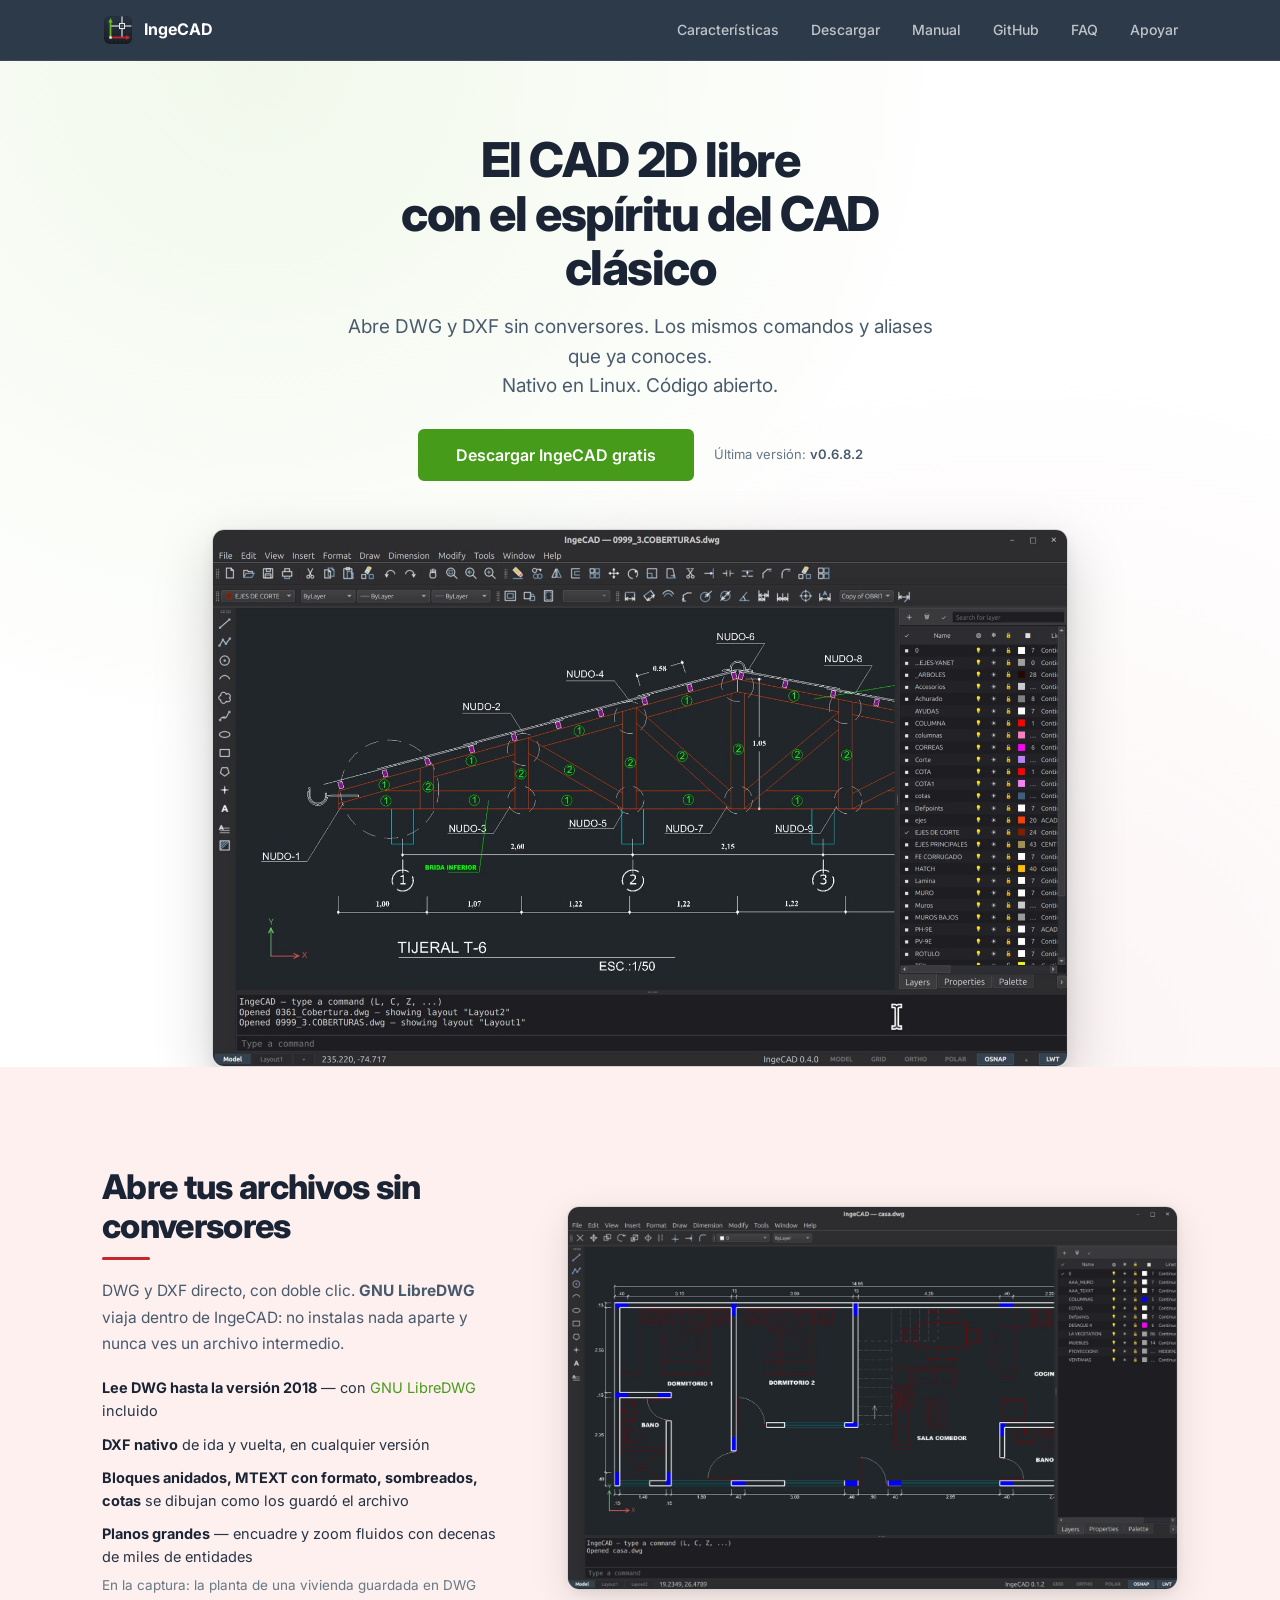
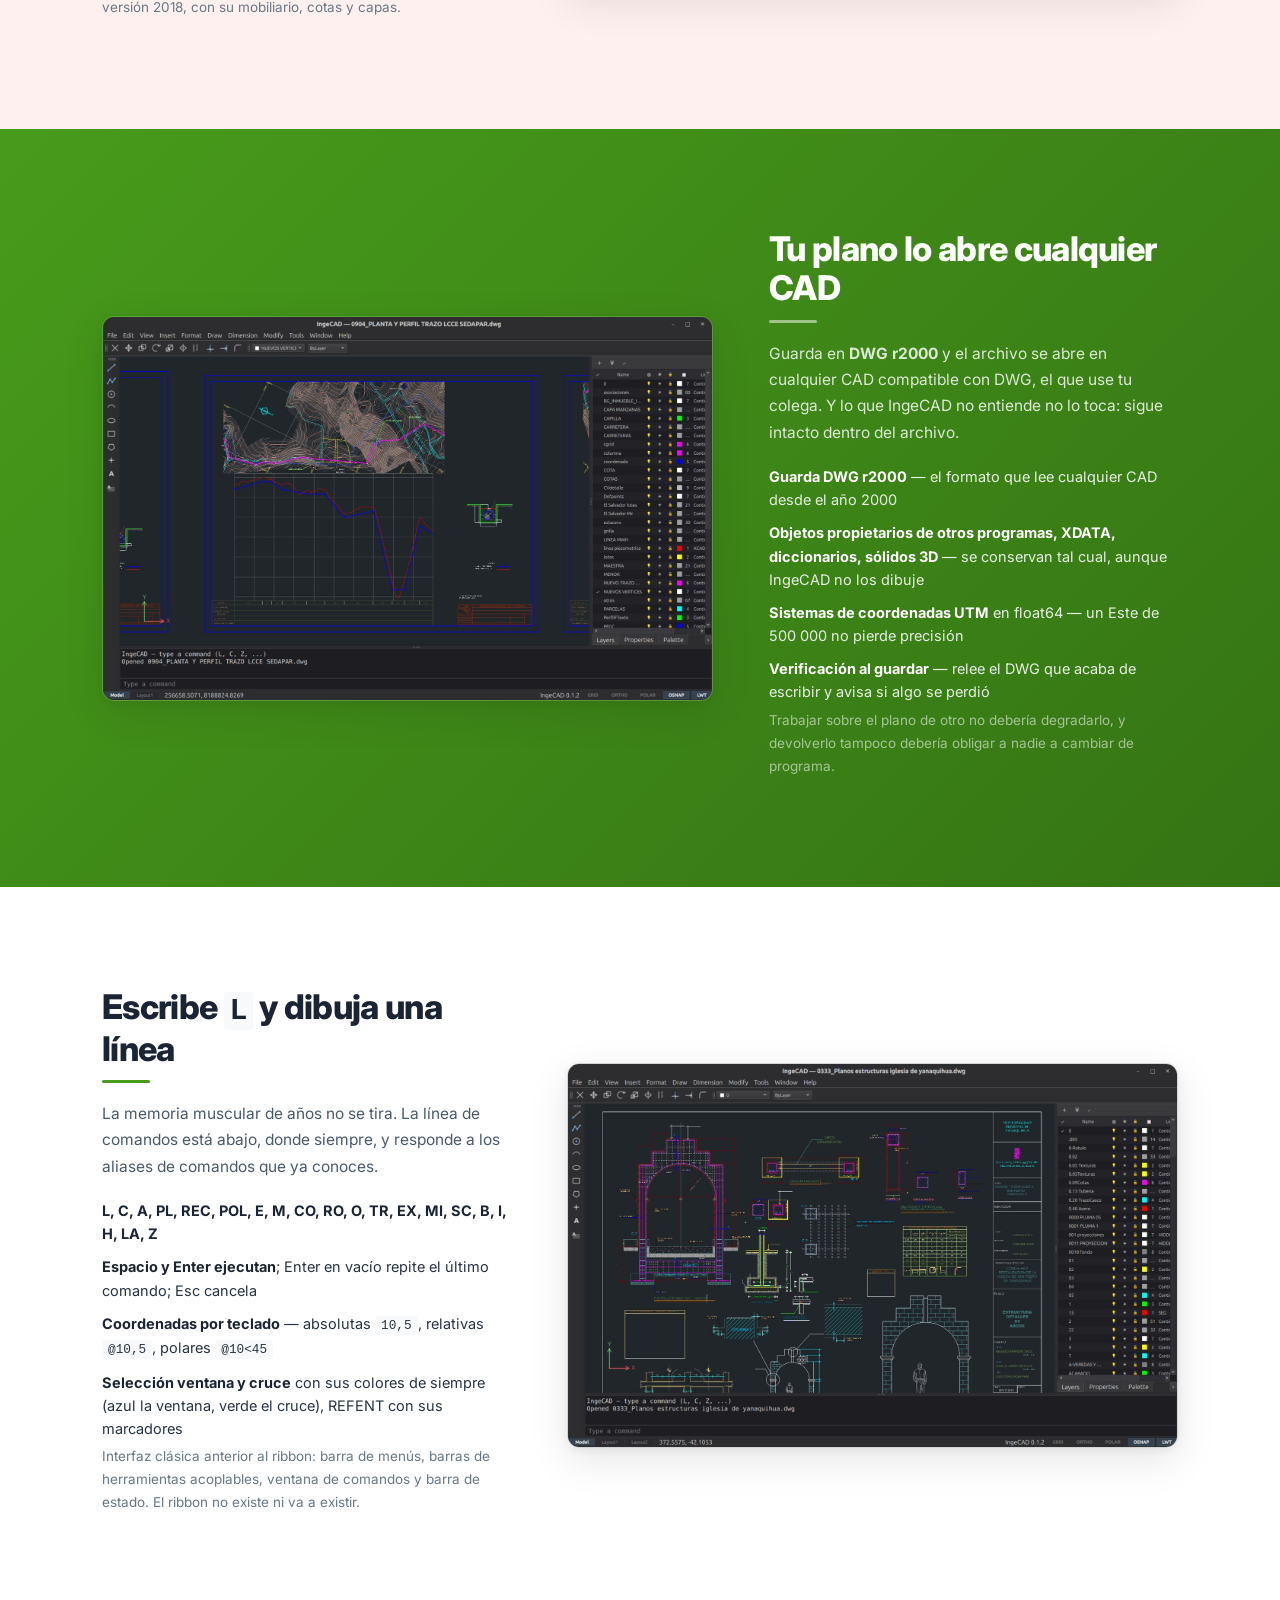
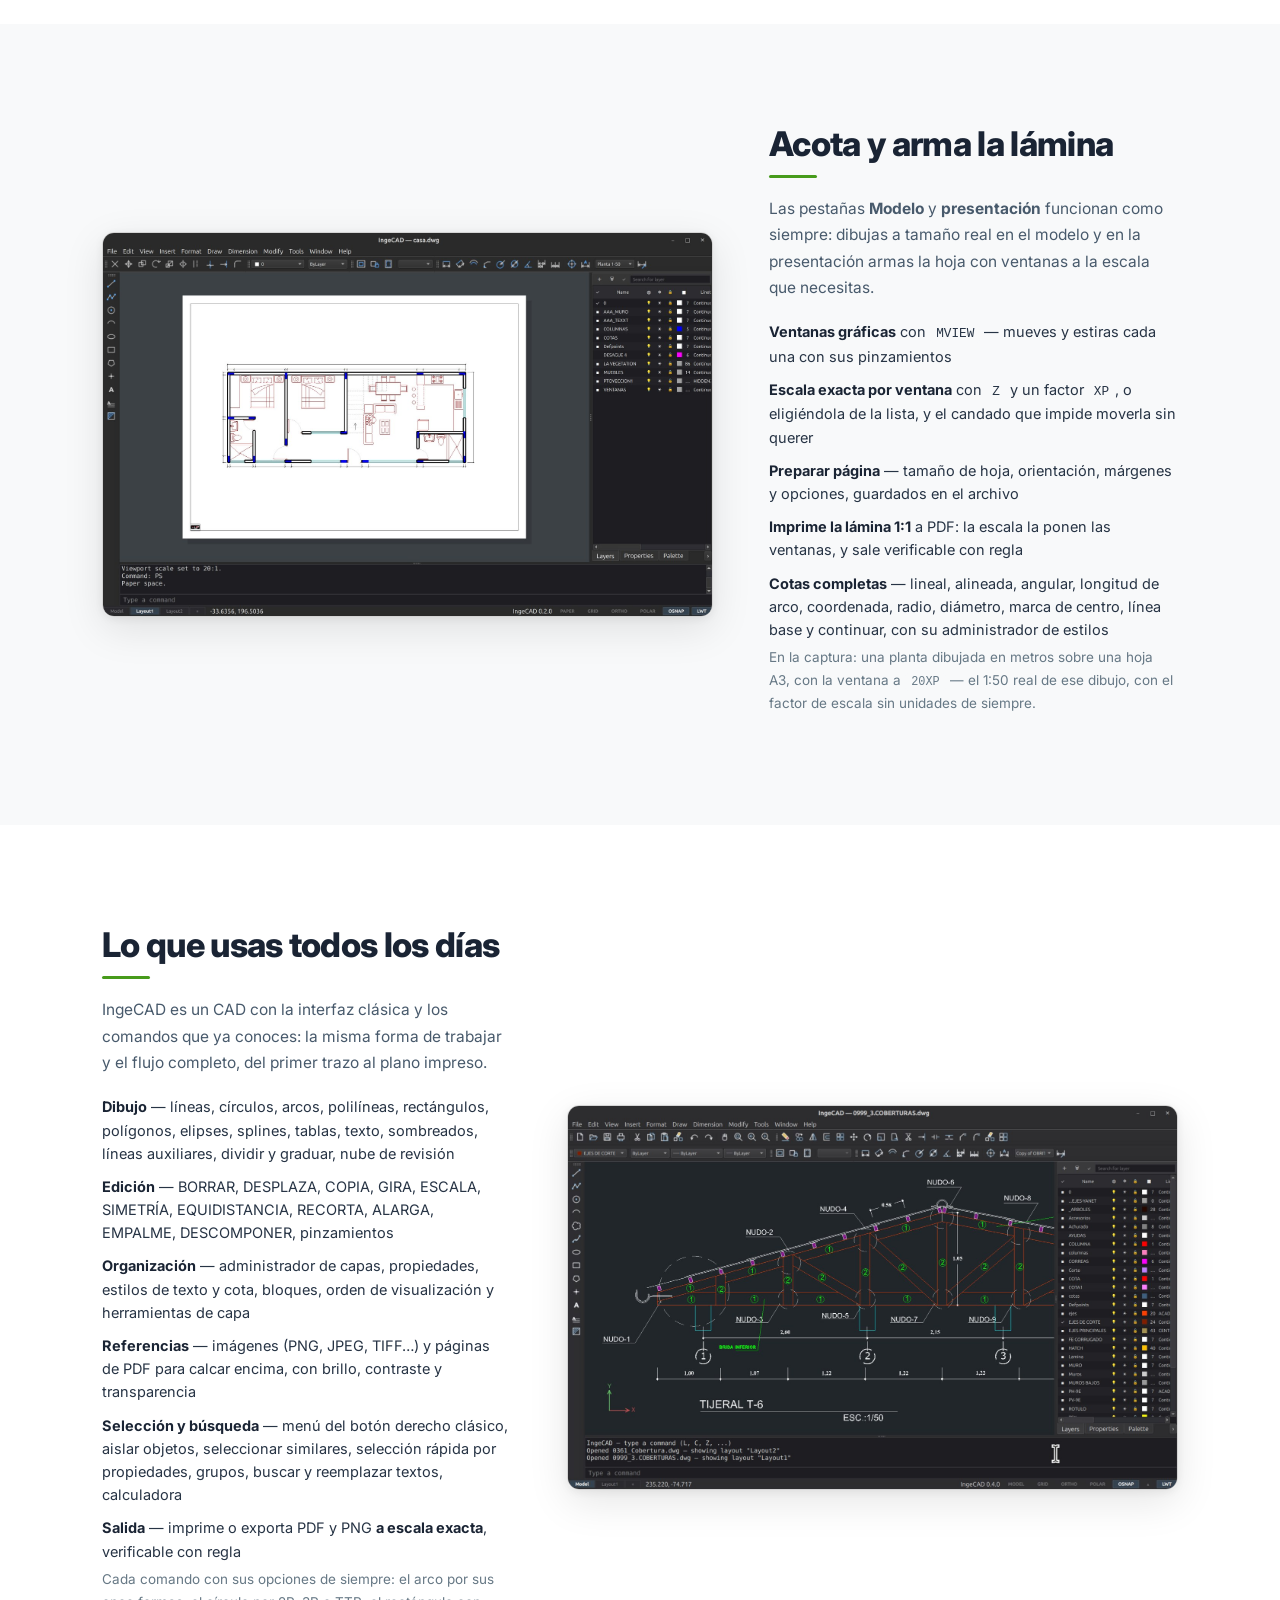
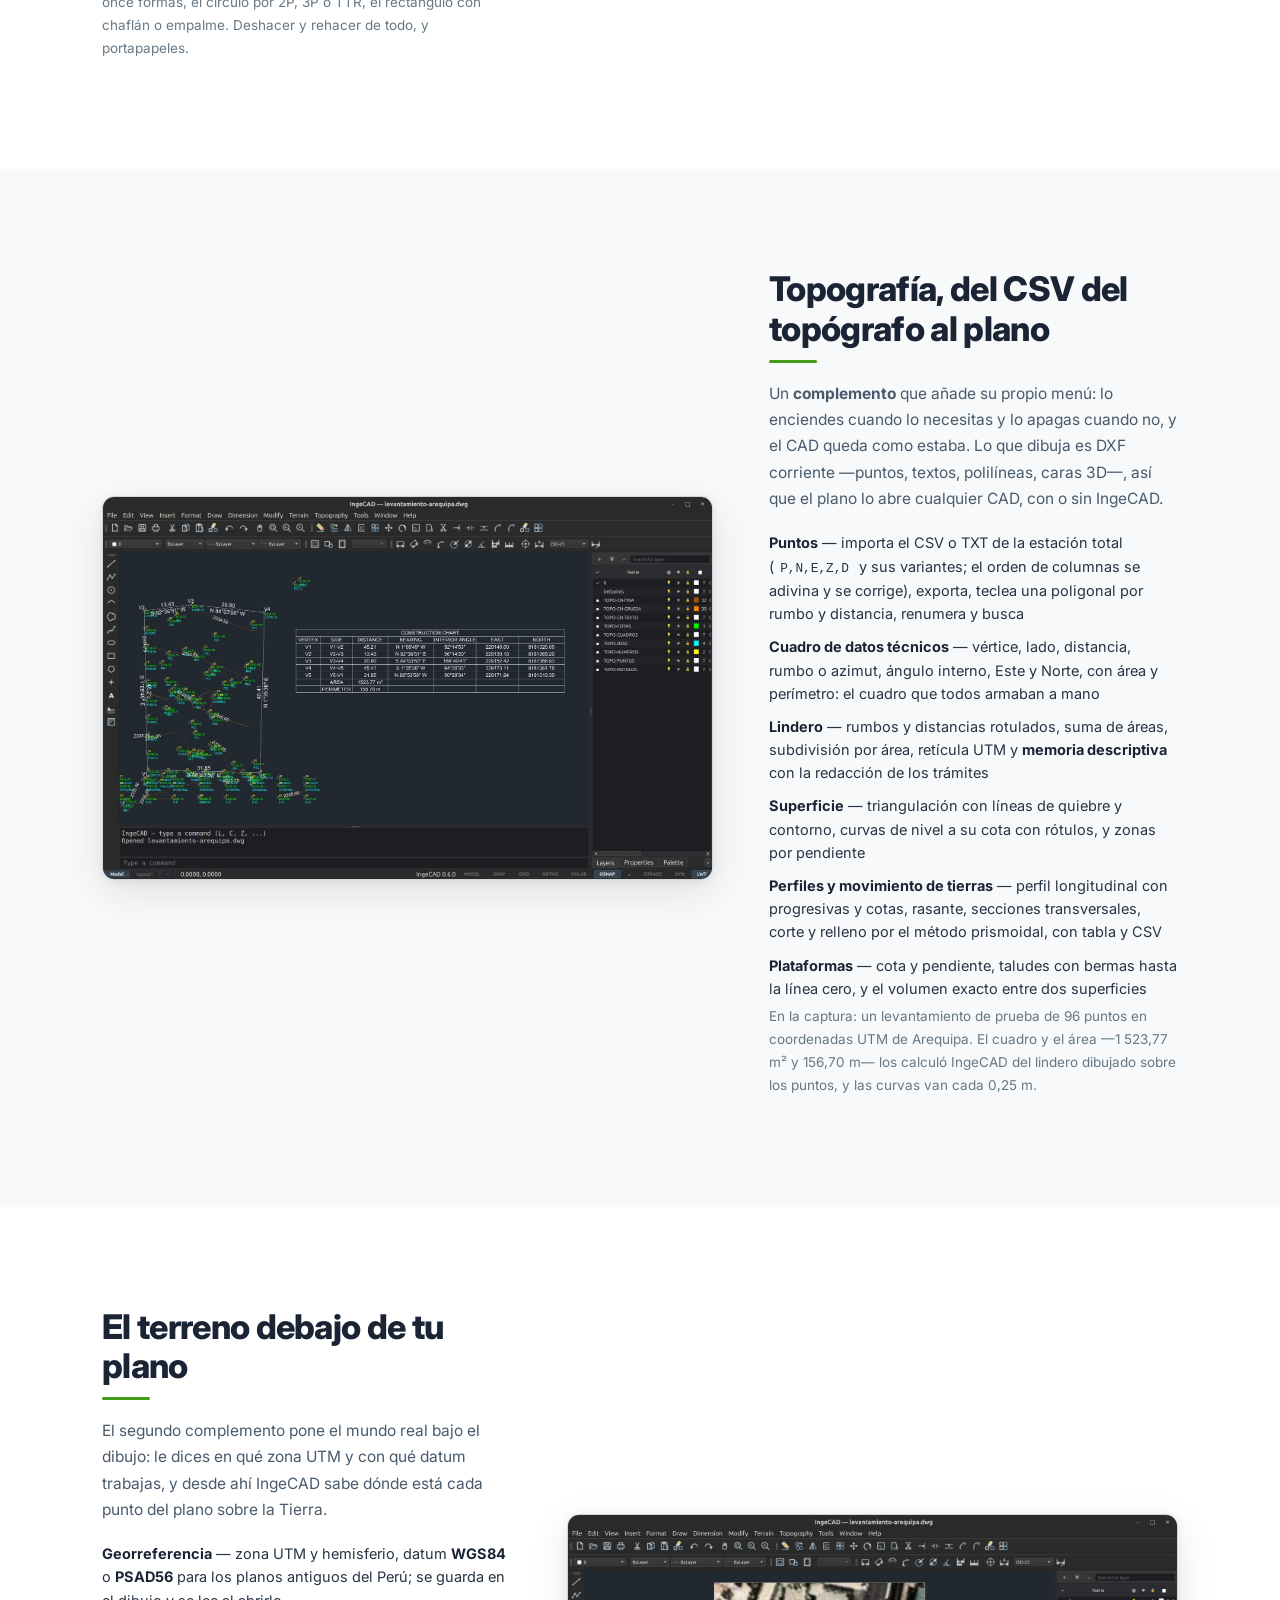
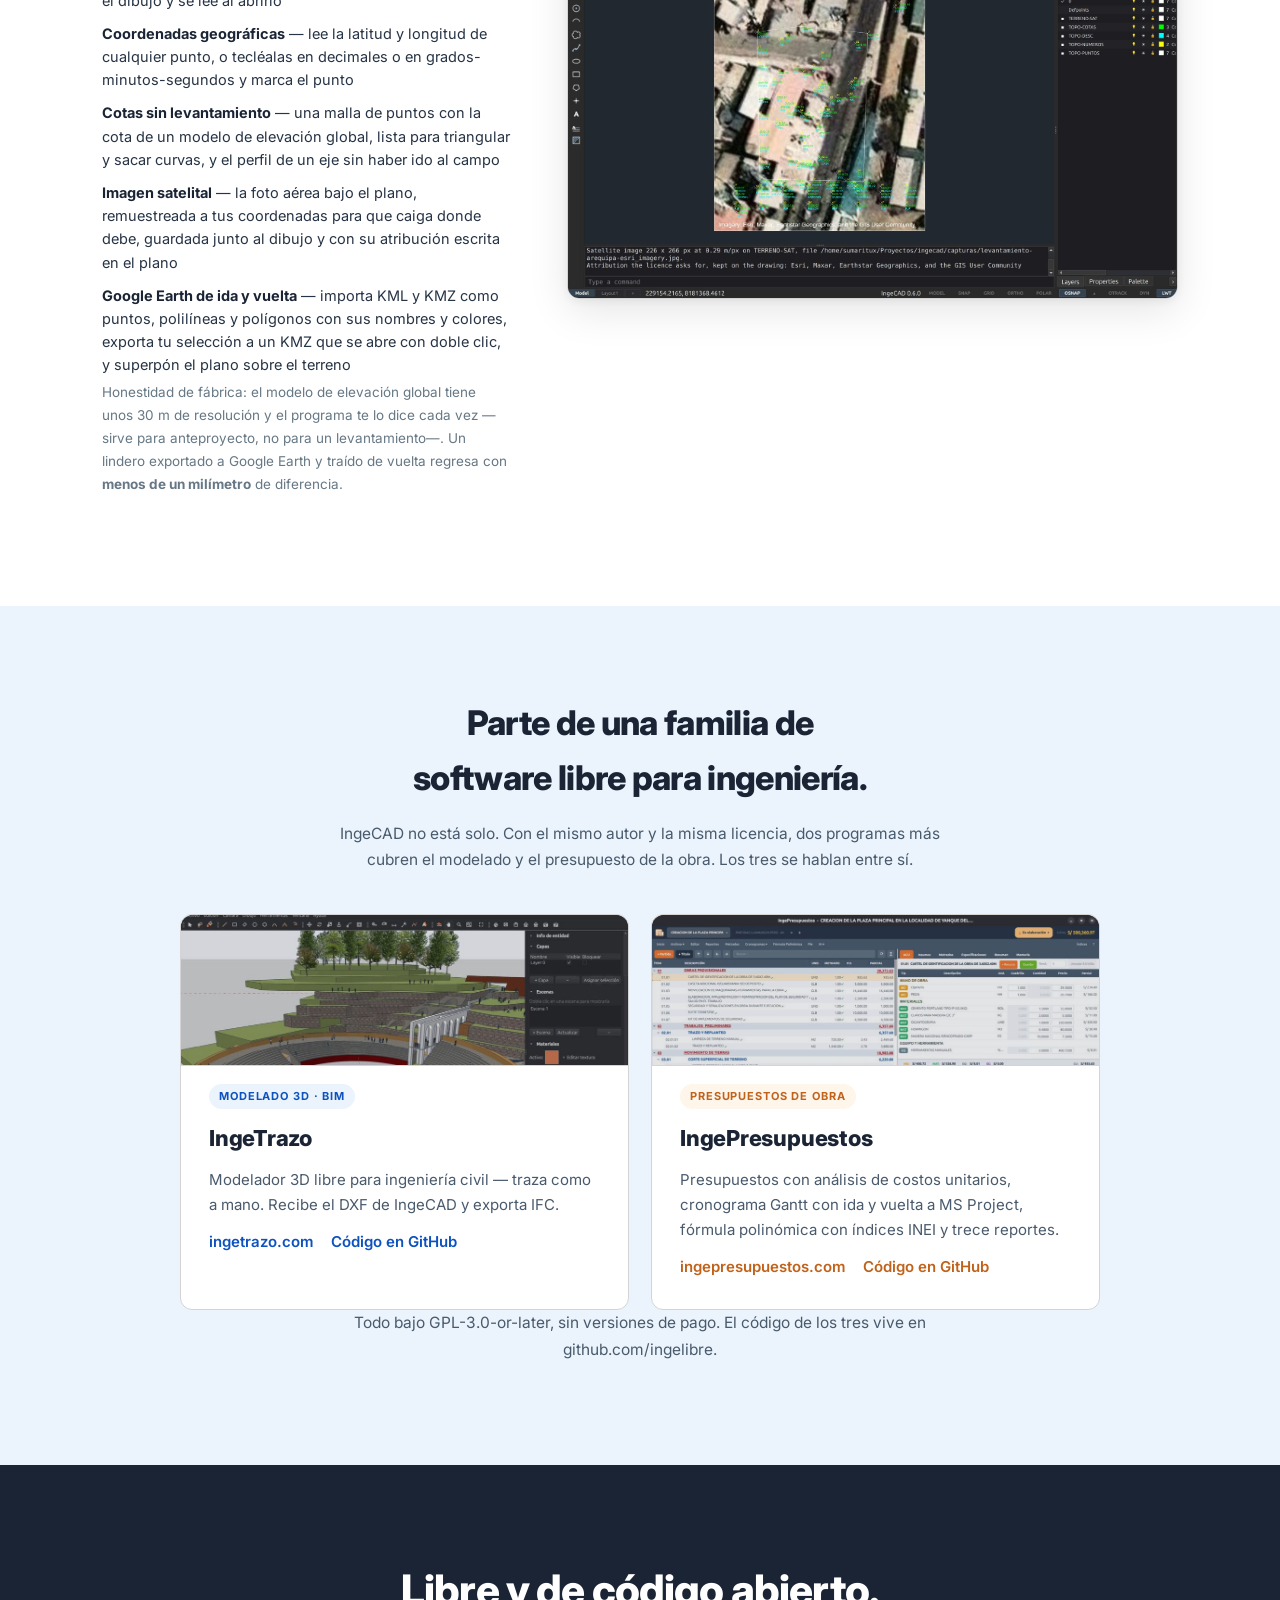
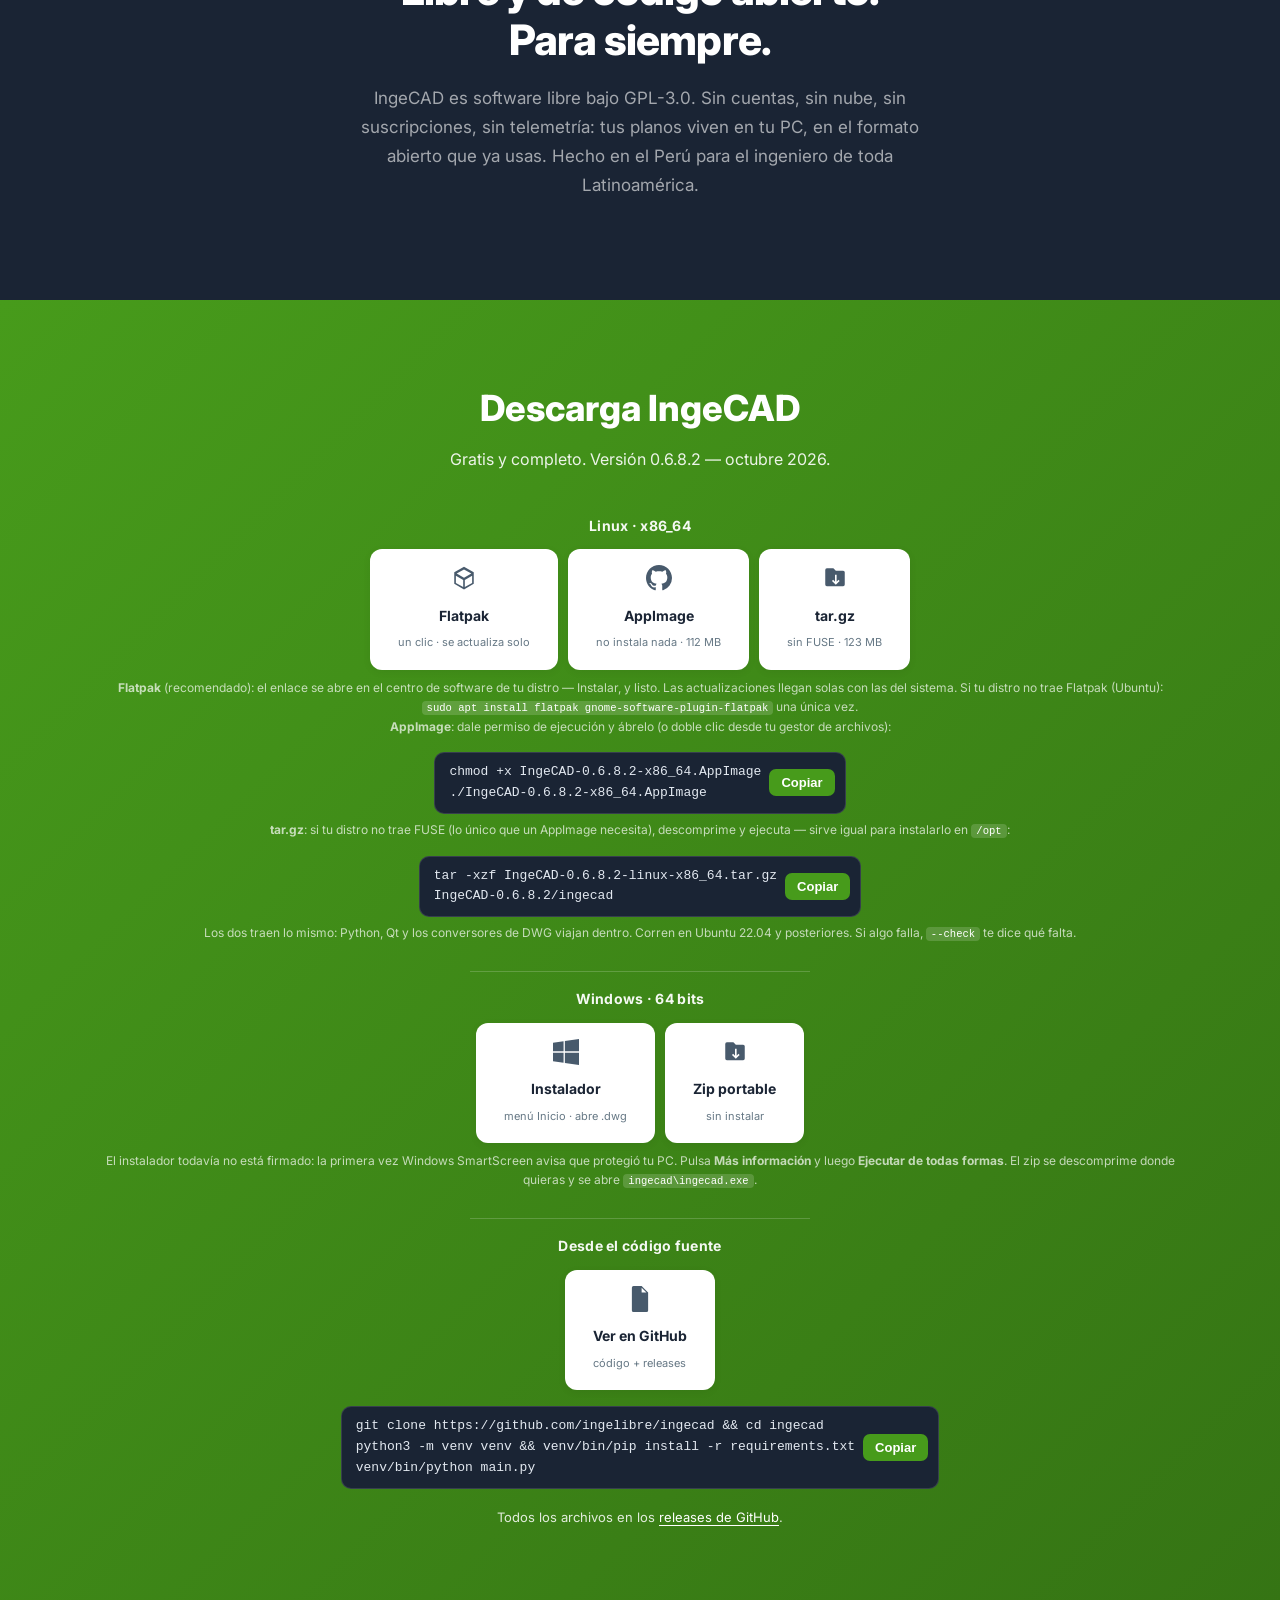
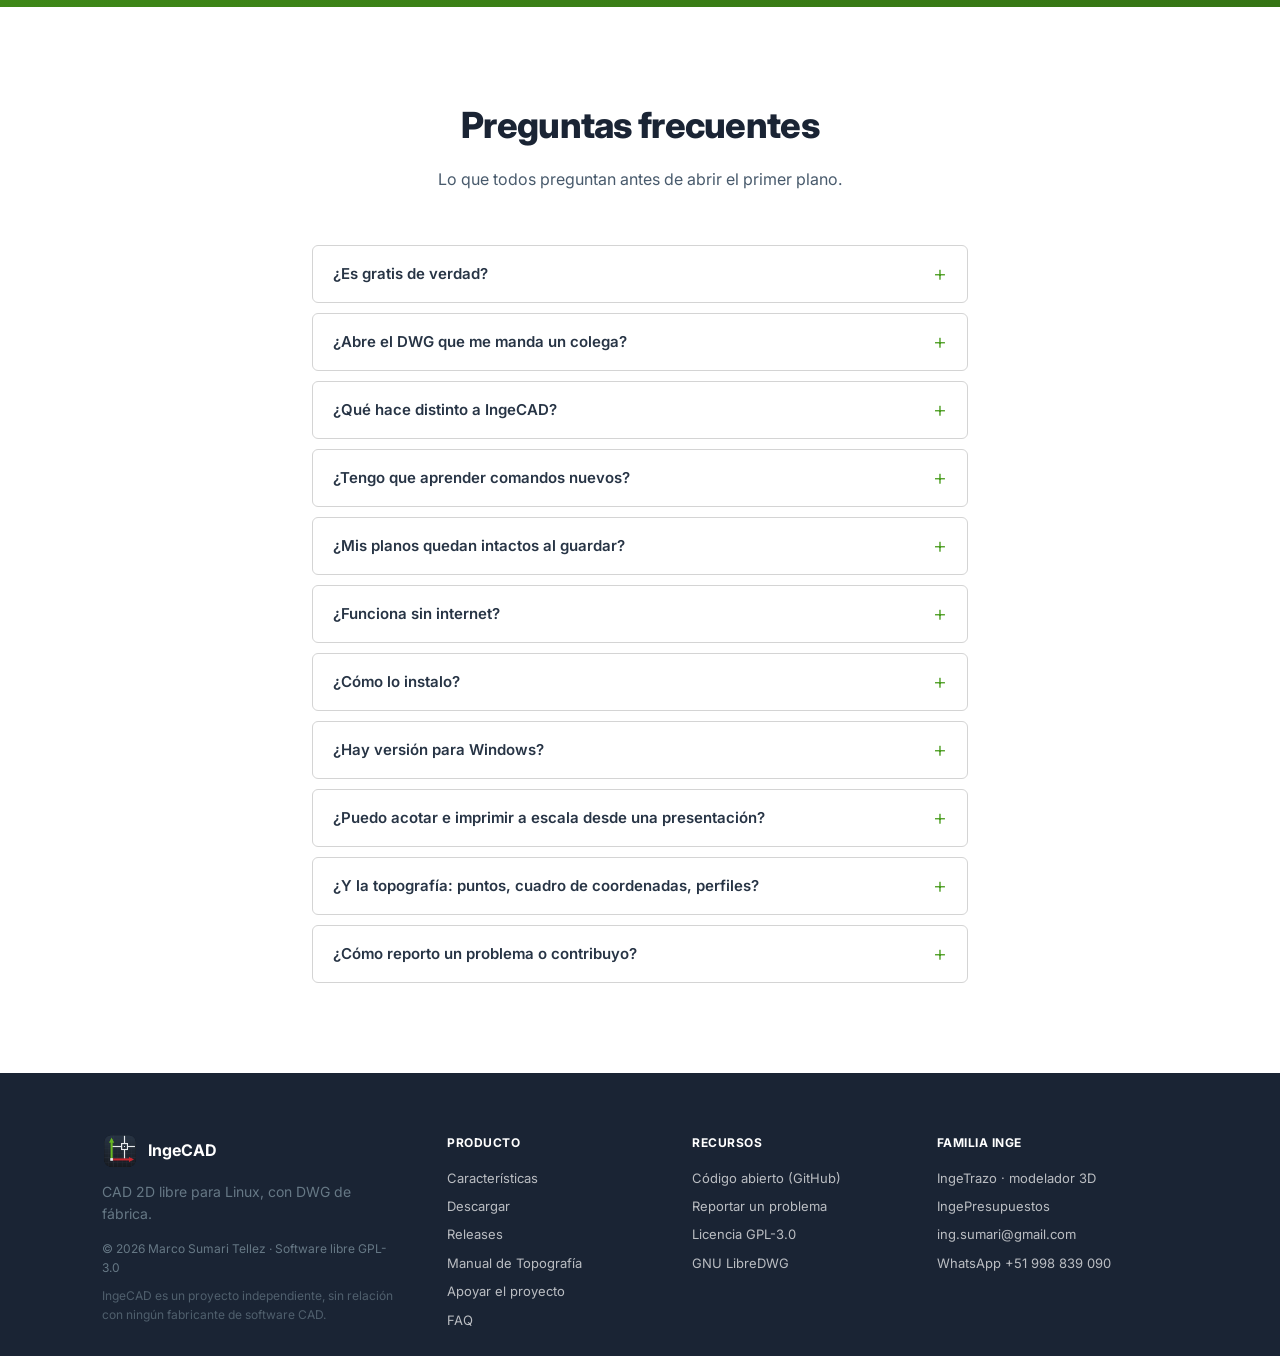
==== index.html @ 17f12270 "v0.6.8.2 fallback strings Co-Authored-By: Claude Opus 5.5 <noreply@anthropic.com>" ====
<!DOCTYPE html>
<html lang="es">
<head>
  <meta charset="UTF-8">
  <meta name="viewport" content="width=device-width, initial-scale=1.0">
  <meta name="theme-color" content="#273445">

  <title>IngeCAD · CAD 2D libre para Linux, con el espíritu del CAD clásico</title>

  <meta name="description" content="CAD 2D libre con el espíritu del CAD clásico: abre DWG y DXF sin conversores, dibuja con la línea de comandos y los aliases que ya conoces, imprime a escala exacta, y suma topografía y terreno como complementos. Nativo en Linux, sin ribbon. Código abierto GPL-3.0.">
  <meta name="keywords" content="CAD 2D libre, abrir DWG en Linux, CAD software libre, DWG DXF Linux, LibreDWG, CAD ingeniería civil, dibujo técnico Linux, topografía Linux, curvas de nivel, cuadro de coordenadas, memoria descriptiva, KML Google Earth, código abierto, GPL">
  <meta name="author" content="Ing. Marco Sumari">

  <link rel="canonical" href="https://ingecad.org/">

  <meta property="og:site_name" content="IngeCAD">
  <meta property="og:title" content="IngeCAD · CAD 2D libre para Linux, con el espíritu del CAD clásico">
  <meta property="og:description" content="Abre DWG y DXF sin conversores, dibuja con los aliases de comandos que ya conoces, imprime a escala exacta. Libre y de código abierto (GPL-3.0). Nativo en Linux.">
  <meta property="og:image" content="https://ingecad.org/images/og-banner.jpg">
  <meta property="og:image:width" content="1200">
  <meta property="og:image:height" content="630">
  <meta property="og:url" content="https://ingecad.org/">
  <meta property="og:type" content="website">
  <meta property="og:locale" content="es_PE">

  <meta name="twitter:card" content="summary_large_image">
  <meta name="twitter:title" content="IngeCAD · CAD 2D libre para Linux, con el espíritu del CAD clásico">
  <meta name="twitter:description" content="Abre DWG y DXF sin conversores, dibuja con los aliases de comandos que ya conoces, imprime a escala exacta. Libre y de código abierto.">
  <meta name="twitter:image" content="https://ingecad.org/images/og-banner.jpg">

  <link rel="icon" href="images/favicon-32.png" type="image/png" sizes="32x32">
  <link rel="icon" href="images/favicon-16.png" type="image/png" sizes="16x16">
  <link rel="apple-touch-icon" href="images/apple-touch-icon.png" sizes="180x180">

  <link rel="preconnect" href="https://fonts.googleapis.com">
  <link rel="preconnect" href="https://fonts.gstatic.com" crossorigin>
  <link href="https://fonts.googleapis.com/css2?family=Inter:wght@400;500;600;700;800&display=swap" rel="stylesheet">

  <link rel="stylesheet" href="style.css">

  <script type="application/ld+json">
  {
    "@context": "https://schema.org",
    "@type": "SoftwareApplication",
    "name": "IngeCAD",
    "operatingSystem": "Linux, Windows",
    "applicationCategory": "DesignApplication",
    "description": "CAD 2D libre con la interfaz clásica de menús, barras y línea de comandos, orientado al ingeniero civil: abre y guarda DWG y DXF de forma fiel (GNU LibreDWG incluido), línea de comandos con los aliases de comandos clásicos, referencias a objetos con sus marcadores, capas, bloques, sombreados, la familia completa de cotas con su administrador de estilos, presentaciones con ventanas gráficas a escala, y salida a PDF y PNG a escala exacta. Nativo en Linux y Wayland, sin ribbon. Código abierto bajo GPL-3.0., y complementos de topografía (puntos, cuadro de datos técnicos, curvas de nivel, perfiles, movimiento de tierras, memoria descriptiva) y de terreno (georreferenciación UTM, cotas de un modelo de elevación global, imagen satelital y KML de Google Earth)",
    "url": "https://ingecad.org/",
    "image": "https://ingecad.org/images/logo.png",
    "author": {
      "@type": "Person",
      "name": "Ing. Marco Sumari",
      "email": "ing.sumari@gmail.com"
    },
    "inLanguage": "es",
    "license": "https://www.gnu.org/licenses/gpl-3.0.html",
    "softwareVersion": "0.6.8.2",
    "offers": {
      "@type": "Offer",
      "price": "0",
      "priceCurrency": "USD",
      "description": "Software libre y gratuito bajo licencia GPL-3.0. Sin cuentas, sin suscripciones, sin límites."
    }
  }
  </script>

  <script type="application/ld+json">
  {
    "@context": "https://schema.org",
    "@type": "FAQPage",
    "mainEntity": [
      {
        "@type": "Question",
        "name": "¿Es gratis de verdad?",
        "acceptedAnswer": {
          "@type": "Answer",
          "text": "Sí. IngeCAD es software libre bajo licencia GPL-3.0: gratis hoy y para siempre, con el código fuente publicado en GitHub. Sin cuentas, sin suscripciones, sin funciones bloqueadas."
        }
      },
      {
        "@type": "Question",
        "name": "¿Abre el DWG que me manda un colega?",
        "acceptedAnswer": {
          "@type": "Answer",
          "text": "Sí, con doble clic y sin pasos intermedios: IngeCAD trae GNU LibreDWG incluido y convierte el DWG por dentro, sin ver nunca el DXF. Lee DWG hasta la versión 2018 y guarda DWG r2000, que abre cualquier CAD desde el año 2000."
        }
      },
      {
        "@type": "Question",
        "name": "¿Qué hace distinto a IngeCAD?",
        "acceptedAnswer": {
          "@type": "Answer",
          "text": "IngeCAD es libre, corre nativo en Linux y tiene la interfaz clásica de los CAD: menús, barras y la línea de comandos abajo. Hace lo que usas todos los días (líneas, polilíneas, círculos, bloques, capas, sombreados, cotas, recortar, equidistancia, imprimir a escala) y acepta los aliases de comandos que ya conoces: escribes L y dibujas una línea."
        }
      },
      {
        "@type": "Question",
        "name": "¿Tengo que aprender comandos nuevos?",
        "acceptedAnswer": {
          "@type": "Answer",
          "text": "No. IngeCAD usa los aliases de comandos que ya conoces: L, C, A, PL, REC, POL, E, M, CO, RO, O, TR, EX, MI, SC, B, I, H, LA, Z. Espacio y Enter ejecutan, Enter en vacío repite el último comando, Esc cancela. Puedes escribir coordenadas absolutas (10,5), relativas (@10,5) o polares (@10<45)."
        }
      },
      {
        "@type": "Question",
        "name": "¿Mis planos quedan intactos al guardar?",
        "acceptedAnswer": {
          "@type": "Answer",
          "text": "Esa es la promesa central. El modelo de IngeCAD ES la base de datos del DXF, así que todo lo que el programa no entiende (objetos propietarios de otros programas, XDATA, diccionarios, sólidos 3D) se conserva intacto al reescribir el archivo. Y como guarda DWG r2000, el plano vuelve en un formato que abre cualquier CAD compatible con DWG desde el año 2000."
        }
      },
      {
        "@type": "Question",
        "name": "¿Funciona sin internet?",
        "acceptedAnswer": {
          "@type": "Answer",
          "text": "Sí, todo. IngeCAD no consulta ningún servidor: no tiene cuentas, ni nube, ni telemetría. Tus planos viven en tu PC."
        }
      },
      {
        "@type": "Question",
        "name": "¿Cómo lo instalo?",
        "acceptedAnswer": {
          "@type": "Answer",
          "text": "La vía fácil es el Flatpak: un clic en el enlace de la sección Descargar, tu centro de software lo instala y las actualizaciones llegan solas. También está el AppImage (dale permiso de ejecución y listo, no instala nada) y el tar.gz si tu distro no trae FUSE. Todos traen lo mismo: Python, Qt y los conversores de DWG viajan dentro."
        }
      },
      {
        "@type": "Question",
        "name": "¿Hay versión para Windows?",
        "acceptedAnswer": {
          "@type": "Answer",
          "text": "Sí, desde la versión 0.6.6: un instalador (menú Inicio, «Abrir con» para .dwg y .dxf, desinstalador) y un zip portable que corre sin instalar, con el mismo LibreDWG que en Linux. El instalador todavía no está firmado, así que la primera vez Windows SmartScreen avisa que protegió tu PC: «Más información» y «Ejecutar de todas formas»."
        }
      },
      {
        "@type": "Question",
        "name": "¿Puedo acotar e imprimir a escala desde una presentación?",
        "acceptedAnswer": {
          "@type": "Answer",
          "text": "Sí, con el flujo de siempre: dibujas a tamaño real en el modelo, creas una presentación, insertas una ventana gráfica con MVIEW y le pones la escala exacta con Z y 1/50xp (o eligiéndola de la lista). La hoja se imprime 1:1 a PDF, así que la escala del plano es la de la ventana y se verifica con regla. Están la familia completa de cotas —lineal, alineada, angular, longitud de arco, coordenada, radio, diámetro, marca de centro, línea base y continuar— y el administrador de estilos de cota."
        }
      },
      {
        "@type": "Question",
        "name": "¿Y la topografía: puntos, cuadro de coordenadas, perfiles?",
        "acceptedAnswer": {
          "@type": "Answer",
          "text": "Ya está, desde la v0.6, como complemento Topografía: importa el CSV del topógrafo con cotas, arma el cuadro de datos técnicos (Este/Norte, lados, rumbos, área y perímetro), triangula, traza curvas de nivel, perfiles, secciones y movimiento de tierras, y redacta la memoria descriptiva. Y el complemento Terreno georreferencia el plano, trae cotas de un DEM global y la imagen satelital, y va y vuelve de Google Earth por KML/KMZ. Todo lo que dibujan es DXF plano que abre cualquier CAD."
        }
      },
      {
        "@type": "Question",
        "name": "¿Cómo reporto un problema o contribuyo?",
        "acceptedAnswer": {
          "@type": "Answer",
          "text": "El proyecto vive en GitHub: abre un issue con tu plano de ejemplo, propón mejoras o envía código. Si un DWG no abre bien, ese archivo es lo más valioso que puedes aportar — varios arreglos de esta versión salieron justamente de planos reales que fallaban."
        }
      }
    ]
  }
  </script>
</head>
<body>

  <!-- ============ HEADER ============ -->
  <header class="nav">
    <div class="container nav-inner">
      <a href="#" class="nav-brand">
        <img src="images/logo.png" alt="IngeCAD" width="32" height="32">
        <span>IngeCAD</span>
      </a>
      <nav class="nav-links">
        <a href="#features">Características</a>
        <a href="#descargar">Descargar</a>
        <a href="/manual-topografia">Manual</a>
        <a href="https://github.com/ingelibre/ingecad" target="_blank" rel="noopener">GitHub</a>
        <a href="#faq">FAQ</a>
        <a href="/apoyar">Apoyar</a>
      </nav>
      <button class="nav-toggle" aria-label="Abrir menú" type="button">
        <span></span><span></span><span></span>
      </button>
    </div>
  </header>

  <!-- ============ HERO ============ -->
  <section class="hero">
    <div class="container hero-center">
      <h1>El CAD 2D libre<br>con el espíritu del CAD clásico</h1>
      <p class="hero-sub">Abre DWG y DXF sin conversores. Los mismos comandos y aliases que ya conoces.<br>Nativo en Linux. Código abierto.</p>
      <div class="hero-ctas">
        <a href="#descargar" class="btn btn-primary btn-lg">Descargar IngeCAD gratis</a>
        <span class="hero-version">Última versión: <span id="latest-version">v0.6.8.2</span></span>
      </div>
    </div>
    <div class="hero-screenshot-wrap">
      <img class="hero-img" src="images/screenshots/principal.jpeg"
           alt="IngeCAD con un plano de estructuras abierto: el detalle de un tijeral con sus nudos numerados y acotados, la barra de propiedades con capa, color y grosor, y el administrador de capas"
           width="1600" height="1005" loading="eager" fetchpriority="high">
    </div>
  </section>

  <!-- ============ FEATURES ============ -->
  <div id="features">

    <!-- ── 1. DWG de fábrica — rojo suave (eje X del icono) ── -->
    <section class="feat feat-terra reveal">
      <div class="container feat-row">
        <div class="feat-text">
          <h2>Abre tus archivos sin conversores</h2>
          <p>DWG y DXF directo, con doble clic. <strong>GNU LibreDWG</strong> viaja dentro de IngeCAD: no instalas nada aparte y nunca ves un archivo intermedio.</p>
          <ul class="feat-list">
            <li><strong>Lee DWG hasta la versión 2018</strong> — con <a href="https://www.gnu.org/software/libredwg/" target="_blank" rel="noopener">GNU LibreDWG</a> incluido</li>
            <li><strong>DXF nativo</strong> de ida y vuelta, en cualquier versión</li>
            <li><strong>Bloques anidados, MTEXT con formato, sombreados, cotas</strong> se dibujan como los guardó el archivo</li>
            <li><strong>Planos grandes</strong> — encuadre y zoom fluidos con decenas de miles de entidades</li>
          </ul>
          <p class="feat-muted">En la captura: la planta de una vivienda guardada en DWG versión 2018, con su mobiliario, cotas y capas.</p>
        </div>
        <figure class="feat-img">
          <img class="zoomable" src="images/screenshots/dwg-colega.jpeg"
               alt="Planta de una vivienda abierta en IngeCAD, con mobiliario, cotas y los nombres de cada ambiente" width="1600" height="1005" loading="lazy">
        </figure>
      </div>
    </section>

    <!-- ── 2. La tesis: fidelidad del archivo — gradiente lime ── -->
    <section class="feat feat-bim reveal">
      <div class="container feat-row feat-reverse">
        <div class="feat-text">
          <h2>Tu plano lo abre cualquier CAD</h2>
          <p>Guarda en <strong>DWG r2000</strong> y el archivo se abre en cualquier CAD compatible con DWG, el que use tu colega. Y lo que IngeCAD no entiende no lo toca: sigue intacto dentro del archivo.</p>
          <ul class="feat-list">
            <li><strong>Guarda DWG r2000</strong> — el formato que lee cualquier CAD desde el año 2000</li>
            <li><strong>Objetos propietarios de otros programas, XDATA, diccionarios, sólidos 3D</strong> — se conservan tal cual, aunque IngeCAD no los dibuje</li>
            <li><strong>Sistemas de coordenadas UTM</strong> en float64 — un Este de 500 000 no pierde precisión</li>
            <li><strong>Verificación al guardar</strong> — relee el DWG que acaba de escribir y avisa si algo se perdió</li>
          </ul>
          <p class="feat-muted-light">Trabajar sobre el plano de otro no debería degradarlo, y devolverlo tampoco debería obligar a nadie a cambiar de programa.</p>
        </div>
        <figure class="feat-img">
          <img class="zoomable" src="images/screenshots/planos-grandes.jpeg"
               alt="Plano topográfico de 10 847 entidades abierto en IngeCAD, con sus láminas de curvas de nivel y perfiles" width="1600" height="1005" loading="lazy">
        </figure>
      </div>
    </section>

    <!-- ── 3. La línea de comandos ── -->
    <section class="feat reveal">
      <div class="container feat-row">
        <div class="feat-text">
          <h2>Escribe <code>L</code> y dibuja una línea</h2>
          <p>La memoria muscular de años no se tira. La línea de comandos está abajo, donde siempre, y responde a los aliases de comandos que ya conoces.</p>
          <ul class="feat-list">
            <li><strong>L, C, A, PL, REC, POL, E, M, CO, RO, O, TR, EX, MI, SC, B, I, H, LA, Z</strong></li>
            <li><strong>Espacio y Enter ejecutan</strong>; Enter en vacío repite el último comando; Esc cancela</li>
            <li><strong>Coordenadas por teclado</strong> — absolutas <code>10,5</code>, relativas <code>@10,5</code>, polares <code>@10&lt;45</code></li>
            <li><strong>Selección ventana y cruce</strong> con sus colores de siempre (azul la ventana, verde el cruce), REFENT con sus marcadores</li>
          </ul>
          <p class="feat-muted">Interfaz clásica anterior al ribbon: barra de menús, barras de herramientas acoplables, ventana de comandos y barra de estado. El ribbon no existe ni va a existir.</p>
        </div>
        <figure class="feat-img">
          <img class="zoomable" src="images/screenshots/comandos.jpeg"
               alt="Plano de estructuras de 200 capas abierto en IngeCAD, con la ventana de comandos abajo, las barras de herramientas acoplables y la barra de estado" width="1600" height="1005" loading="lazy">
        </figure>
      </div>
    </section>

    <!-- ── 4. Presentaciones y acotado (v0.2) ── -->
    <section class="feat feat-alt reveal">
      <div class="container feat-row feat-reverse">
        <div class="feat-text">
          <h2>Acota y arma la lámina</h2>
          <p>Las pestañas <strong>Modelo</strong> y <strong>presentación</strong> funcionan como siempre: dibujas a tamaño real en el modelo y en la presentación armas la hoja con ventanas a la escala que necesitas.</p>
          <ul class="feat-list">
            <li><strong>Ventanas gráficas</strong> con <code>MVIEW</code> — mueves y estiras cada una con sus pinzamientos</li>
            <li><strong>Escala exacta por ventana</strong> con <code>Z</code> y un factor <code>XP</code>, o eligiéndola de la lista, y el candado que impide moverla sin querer</li>
            <li><strong>Preparar página</strong> — tamaño de hoja, orientación, márgenes y opciones, guardados en el archivo</li>
            <li><strong>Imprime la lámina 1:1</strong> a PDF: la escala la ponen las ventanas, y sale verificable con regla</li>
            <li><strong>Cotas completas</strong> — lineal, alineada, angular, longitud de arco, coordenada, radio, diámetro, marca de centro, línea base y continuar, con su administrador de estilos</li>
          </ul>
          <p class="feat-muted">En la captura: una planta dibujada en metros sobre una hoja A3, con la ventana a <code>20XP</code> — el 1:50 real de ese dibujo, con el factor de escala sin unidades de siempre.</p>
        </div>
        <figure class="feat-img">
          <img class="zoomable" src="images/screenshots/presentacion.jpeg"
               alt="Una presentación de IngeCAD: la hoja A3 con la planta de una vivienda dentro de una ventana gráfica a escala, y las pestañas Modelo y presentación abajo" width="1600" height="1005" loading="lazy">
        </figure>
      </div>
    </section>

    <!-- ── 5. Dibujo, edición y salida ── -->
    <section class="feat reveal">
      <div class="container feat-row">
        <div class="feat-text">
          <h2>Lo que usas todos los días</h2>
          <p>IngeCAD es un CAD con la interfaz clásica y los comandos que ya conoces: la misma forma de trabajar y el flujo completo, del primer trazo al plano impreso.</p>
          <ul class="feat-list">
            <li><strong>Dibujo</strong> — líneas, círculos, arcos, polilíneas, rectángulos, polígonos, elipses, splines, tablas, texto, sombreados, líneas auxiliares, dividir y graduar, nube de revisión</li>
            <li><strong>Edición</strong> — BORRAR, DESPLAZA, COPIA, GIRA, ESCALA, SIMETRÍA, EQUIDISTANCIA, RECORTA, ALARGA, EMPALME, DESCOMPONER, pinzamientos</li>
            <li><strong>Organización</strong> — administrador de capas, propiedades, estilos de texto y cota, bloques, orden de visualización y herramientas de capa</li>
            <li><strong>Referencias</strong> — imágenes (PNG, JPEG, TIFF…) y páginas de PDF para calcar encima, con brillo, contraste y transparencia</li>
            <li><strong>Selección y búsqueda</strong> — menú del botón derecho clásico, aislar objetos, seleccionar similares, selección rápida por propiedades, grupos, buscar y reemplazar textos, calculadora</li>
            <li><strong>Salida</strong> — imprime o exporta PDF y PNG <strong>a escala exacta</strong>, verificable con regla</li>
          </ul>
          <p class="feat-muted">Cada comando con sus opciones de siempre: el arco por sus once formas, el círculo por 2P, 3P o TTR, el rectángulo con chaflán o empalme. Deshacer y rehacer de todo, y portapapeles.</p>
        </div>
        <figure class="feat-img">
          <img class="zoomable" src="images/screenshots/principal.jpeg"
               alt="El detalle de un tijeral en IngeCAD, con el administrador de capas, las barras estándar, de dibujo y de modificación, la barra de propiedades y las pestañas Modelo y presentación" width="1600" height="1005" loading="lazy">
        </figure>
      </div>
    </section>

    <!-- ── 6. Topografía (complemento, v0.6) ── -->
    <section class="feat feat-alt reveal">
      <div class="container feat-row feat-reverse">
        <div class="feat-text">
          <h2>Topografía, del CSV del topógrafo al plano</h2>
          <p>Un <strong>complemento</strong> que añade su propio menú: lo enciendes cuando lo necesitas y lo apagas cuando no, y el CAD queda como estaba. Lo que dibuja es DXF corriente —puntos, textos, polilíneas, caras 3D—, así que el plano lo abre cualquier CAD, con o sin IngeCAD.</p>
          <ul class="feat-list">
            <li><strong>Puntos</strong> — importa el CSV o TXT de la estación total (<code>P,N,E,Z,D</code> y sus variantes; el orden de columnas se adivina y se corrige), exporta, teclea una poligonal por rumbo y distancia, renumera y busca</li>
            <li><strong>Cuadro de datos técnicos</strong> — vértice, lado, distancia, rumbo o azimut, ángulo interno, Este y Norte, con área y perímetro: el cuadro que todos armaban a mano</li>
            <li><strong>Lindero</strong> — rumbos y distancias rotulados, suma de áreas, subdivisión por área, retícula UTM y <strong>memoria descriptiva</strong> con la redacción de los trámites</li>
            <li><strong>Superficie</strong> — triangulación con líneas de quiebre y contorno, curvas de nivel a su cota con rótulos, y zonas por pendiente</li>
            <li><strong>Perfiles y movimiento de tierras</strong> — perfil longitudinal con progresivas y cotas, rasante, secciones transversales, corte y relleno por el método prismoidal, con tabla y CSV</li>
            <li><strong>Plataformas</strong> — cota y pendiente, taludes con bermas hasta la línea cero, y el volumen exacto entre dos superficies</li>
          </ul>
          <p class="feat-muted">En la captura: un levantamiento de prueba de 96 puntos en coordenadas UTM de Arequipa. El cuadro y el área —1&nbsp;523,77 m² y 156,70 m— los calculó IngeCAD del lindero dibujado sobre los puntos, y las curvas van cada 0,25 m.</p>
        </div>
        <figure class="feat-img">
          <img class="zoomable" src="images/screenshots/topografia.jpeg"
               alt="Un lote topográfico en IngeCAD con sus rumbos y distancias rotulados, el cuadro de construcción con vértices, lados, rumbos, ángulos internos, Este, Norte, área y perímetro, y las curvas de nivel sobre los puntos del levantamiento" width="1600" height="1005" loading="lazy">
        </figure>
      </div>
    </section>

    <!-- ── 7. Terreno y Google Earth (complemento, v0.6) ── -->
    <section class="feat reveal">
      <div class="container feat-row">
        <div class="feat-text">
          <h2>El terreno debajo de tu plano</h2>
          <p>El segundo complemento pone el mundo real bajo el dibujo: le dices en qué zona UTM y con qué datum trabajas, y desde ahí IngeCAD sabe dónde está cada punto del plano sobre la Tierra.</p>
          <ul class="feat-list">
            <li><strong>Georreferencia</strong> — zona UTM y hemisferio, datum <strong>WGS84</strong> o <strong>PSAD56</strong> para los planos antiguos del Perú; se guarda en el dibujo y se lee al abrirlo</li>
            <li><strong>Coordenadas geográficas</strong> — lee la latitud y longitud de cualquier punto, o tecléalas en decimales o en grados-minutos-segundos y marca el punto</li>
            <li><strong>Cotas sin levantamiento</strong> — una malla de puntos con la cota de un modelo de elevación global, lista para triangular y sacar curvas, y el perfil de un eje sin haber ido al campo</li>
            <li><strong>Imagen satelital</strong> — la foto aérea bajo el plano, remuestreada a tus coordenadas para que caiga donde debe, guardada junto al dibujo y con su atribución escrita en el plano</li>
            <li><strong>Google Earth de ida y vuelta</strong> — importa KML y KMZ como puntos, polilíneas y polígonos con sus nombres y colores, exporta tu selección a un KMZ que se abre con doble clic, y superpón el plano sobre el terreno</li>
          </ul>
          <p class="feat-muted">Honestidad de fábrica: el modelo de elevación global tiene unos 30 m de resolución y el programa te lo dice cada vez —sirve para anteproyecto, no para un levantamiento—. Un lindero exportado a Google Earth y traído de vuelta regresa con <strong>menos de un milímetro</strong> de diferencia.</p>
        </div>
        <figure class="feat-img">
          <img class="zoomable" src="images/screenshots/terreno.jpeg"
               alt="La imagen satelital de Esri bajo un levantamiento topográfico en IngeCAD, con el lindero y los puntos con cota dibujados encima y la atribución de la fuente escrita en el plano" width="1600" height="1005" loading="lazy">
        </figure>
      </div>
    </section>

  </div>

  <!-- ============ PUENTE FAMILIA INGE ============ -->
  <section class="bridge reveal">
    <div class="container">
      <h2>Parte de una familia de<br>software libre para ingeniería.</h2>
      <p>IngeCAD no está solo. Con el mismo autor y la misma licencia, dos programas más cubren el modelado y el presupuesto de la obra. Los tres se hablan entre sí.</p>
      <div class="fam-grid">
        <article class="fam-card fam-blue">
          <a class="fam-shot" href="https://ingetrazo.com" target="_blank" rel="noopener" tabindex="-1" aria-hidden="true">
            <img src="images/familia/ingetrazo.jpg" alt="" width="960" height="540" loading="lazy">
          </a>
          <span class="fam-tag">Modelado 3D · BIM</span>
          <h3>IngeTrazo</h3>
          <p>Modelador 3D libre para ingeniería civil — traza como a mano. Recibe el DXF de IngeCAD y exporta IFC.</p>
          <p class="fam-links">
            <a href="https://ingetrazo.com" target="_blank" rel="noopener">ingetrazo.com</a>
            <a href="https://github.com/ingelibre/ingetrazo" target="_blank" rel="noopener">Código en GitHub</a>
          </p>
        </article>
        <article class="fam-card fam-orange">
          <a class="fam-shot" href="https://ingepresupuestos.com" target="_blank" rel="noopener" tabindex="-1" aria-hidden="true">
            <img src="images/familia/ingepresupuestos.jpg" alt="" width="960" height="540" loading="lazy">
          </a>
          <span class="fam-tag">Presupuestos de obra</span>
          <h3>IngePresupuestos</h3>
          <p>Presupuestos con análisis de costos unitarios, cronograma Gantt con ida y vuelta a MS Project, fórmula polinómica con índices INEI y trece reportes.</p>
          <p class="fam-links">
            <a href="https://ingepresupuestos.com" target="_blank" rel="noopener">ingepresupuestos.com</a>
            <a href="https://github.com/ingelibre/ingepresupuestos" target="_blank" rel="noopener">Código en GitHub</a>
          </p>
        </article>
      </div>
      <p class="fam-note">Todo bajo GPL-3.0-or-later, sin versiones de pago. El código de los tres vive en <a href="https://github.com/ingelibre" target="_blank" rel="noopener">github.com/ingelibre</a>.</p>
    </div>
  </section>

  <!-- ============ IMPACT ============ -->
  <section class="impact">
    <h2>Libre y de código abierto.<br>Para siempre.</h2>
    <p>IngeCAD es software libre bajo GPL-3.0. Sin cuentas, sin nube, sin suscripciones, sin telemetría: tus planos viven en tu PC, en el formato abierto que ya usas. Hecho en el Perú para el ingeniero de toda Latinoamérica.</p>
  </section>

  <!-- ============ DESCARGAR ============ -->
  <section id="descargar" class="download-section">
    <div class="container">
      <h2>Descarga IngeCAD</h2>
      <p class="download-sub">Gratis y completo. Versión <span id="dl-version">0.6.8.2</span> — <span id="dl-date">octubre 2026</span>.</p>
      <div class="dl-row">
        <div class="dl-group">
          <span class="dl-group-label">Linux · x86_64</span>
          <div class="dl-group-cards">
            <a class="dl-card dl-card-compact" id="dl-flatpak" href="https://downloads.ingecad.org/flatpak/ingecad.flatpakref">
              <svg width="26" height="26" viewBox="0 0 16 16" fill="currentColor" aria-hidden="true"><path d="M8 1 2 4.5v7L8 15l6-3.5v-7L8 1zm0 1.7 4.5 2.6L8 7.9 3.5 5.3 8 2.7zM3 6.6l4.5 2.6v4.4L3 11V6.6zm10 0V11l-4.5 2.6V9.2L13 6.6z"/></svg>
              <strong>Flatpak</strong>
              <span>un clic · se actualiza solo</span>
            </a>
            <a class="dl-card dl-card-compact" id="dl-appimage" href="https://github.com/ingelibre/ingecad/releases/latest" target="_blank" rel="noopener">
              <svg width="26" height="26" viewBox="0 0 16 16" fill="currentColor" aria-hidden="true"><path d="M8 0C3.58 0 0 3.58 0 8c0 3.54 2.29 6.53 5.47 7.59.4.07.55-.17.55-.38 0-.19-.01-.82-.01-1.49-2.01.37-2.53-.49-2.69-.94-.09-.23-.48-.94-.82-1.13-.28-.15-.68-.52-.01-.53.63-.01 1.08.58 1.23.82.72 1.21 1.87.87 2.33.66.07-.52.28-.87.51-1.07-1.78-.2-3.64-.89-3.64-3.95 0-.87.31-1.59.82-2.15-.08-.2-.36-1.02.08-2.12 0 0 .67-.21 2.2.82.64-.18 1.32-.27 2-.27s1.36.09 2 .27c1.53-1.04 2.2-.82 2.2-.82.44 1.1.16 1.92.08 2.12.51.56.82 1.27.82 2.15 0 3.07-1.87 3.75-3.65 3.95.29.25.54.73.54 1.48 0 1.07-.01 1.93-.01 2.2 0 .21.15.46.55.38A8.01 8.01 0 0 0 16 8c0-4.42-3.58-8-8-8z"/></svg>
              <strong>AppImage</strong>
              <span>no instala nada · 112 MB</span>
            </a>
            <a class="dl-card dl-card-compact" id="dl-tarball" href="https://github.com/ingelibre/ingecad/releases/latest" target="_blank" rel="noopener">
              <svg width="26" height="26" viewBox="0 0 16 16" fill="currentColor" aria-hidden="true"><path d="M2 3a1 1 0 0 1 1-1h4l1.5 1.5H13a1 1 0 0 1 1 1V12a1 1 0 0 1-1 1H3a1 1 0 0 1-1-1V3zm6 3v4.29L6.85 9.15l-.7.7L8.5 12.2l2.35-2.35-.7-.7L9 10.29V6H8z"/></svg>
              <strong>tar.gz</strong>
              <span>sin FUSE · 123 MB</span>
            </a>
          </div>
          <p class="dl-group-alt"><strong>Flatpak</strong> (recomendado): el enlace se abre en el centro de software de tu distro — Instalar, y listo. Las actualizaciones llegan solas con las del sistema. Si tu distro no trae Flatpak (Ubuntu): <code>sudo apt install flatpak gnome-software-plugin-flatpak</code> una única vez.</p>
          <p class="dl-group-alt"><strong>AppImage</strong>: dale permiso de ejecución y ábrelo (o doble clic desde tu gestor de archivos):</p>
          <div class="dl-code" id="dl-code-appimage">
            <code>chmod +x IngeCAD-0.6.8.2-x86_64.AppImage
./IngeCAD-0.6.8.2-x86_64.AppImage</code>
            <button class="dl-code-copy" type="button" data-copy="chmod +x IngeCAD-0.6.8.2-x86_64.AppImage && ./IngeCAD-0.6.8.2-x86_64.AppImage">Copiar</button>
          </div>
          <p class="dl-group-alt"><strong>tar.gz</strong>: si tu distro no trae FUSE (lo único que un AppImage necesita), descomprime y ejecuta — sirve igual para instalarlo en <code>/opt</code>:</p>
          <div class="dl-code" id="dl-code-tarball">
            <code>tar -xzf IngeCAD-0.6.8.2-linux-x86_64.tar.gz
IngeCAD-0.6.8.2/ingecad</code>
            <button class="dl-code-copy" type="button" data-copy="tar -xzf IngeCAD-0.6.8.2-linux-x86_64.tar.gz && IngeCAD-0.6.8.2/ingecad">Copiar</button>
          </div>
          <p class="dl-group-alt">Los dos traen lo mismo: Python, Qt y los conversores de DWG viajan dentro. Corren en Ubuntu 22.04 y posteriores. Si algo falla, <code>--check</code> te dice qué falta.</p>
        </div>

        <div class="dl-divider"></div>

        <div class="dl-group">
          <span class="dl-group-label">Windows · 64 bits</span>
          <div class="dl-group-cards">
            <a class="dl-card dl-card-compact" id="dl-win-setup" href="https://github.com/ingelibre/ingecad/releases/latest" target="_blank" rel="noopener">
              <svg width="26" height="26" viewBox="0 0 16 16" fill="currentColor" aria-hidden="true"><path d="M0 2.3 6.5 1.4v6.1H0V2.3zm7.3-1L16 0v7.5H7.3V1.3zM0 8.4h6.5v6.2L0 13.7V8.4zm7.3 0H16V16l-8.7-1.2V8.4z"/></svg>
              <strong>Instalador</strong>
              <span>menú Inicio · abre .dwg</span>
            </a>
            <a class="dl-card dl-card-compact" id="dl-win-zip" href="https://github.com/ingelibre/ingecad/releases/latest" target="_blank" rel="noopener">
              <svg width="26" height="26" viewBox="0 0 16 16" fill="currentColor" aria-hidden="true"><path d="M2 3a1 1 0 0 1 1-1h4l1.5 1.5H13a1 1 0 0 1 1 1V12a1 1 0 0 1-1 1H3a1 1 0 0 1-1-1V3zm6 3v4.29L6.85 9.15l-.7.7L8.5 12.2l2.35-2.35-.7-.7L9 10.29V6H8z"/></svg>
              <strong>Zip portable</strong>
              <span>sin instalar</span>
            </a>
          </div>
          <p class="dl-group-alt">El instalador todavía no está firmado: la primera vez Windows SmartScreen avisa que protegió tu PC. Pulsa <strong>Más información</strong> y luego <strong>Ejecutar de todas formas</strong>. El zip se descomprime donde quieras y se abre <code>ingecad\ingecad.exe</code>.</p>
        </div>

        <div class="dl-divider"></div>

        <div class="dl-group">
          <span class="dl-group-label">Desde el código fuente</span>
          <div class="dl-group-cards">
            <a class="dl-card dl-card-compact" href="https://github.com/ingelibre/ingecad" target="_blank" rel="noopener">
              <svg width="26" height="26" viewBox="0 0 16 16" fill="currentColor" aria-hidden="true"><path d="M4 0h5l4 4v11a1 1 0 0 1-1 1H4a1 1 0 0 1-1-1V1a1 1 0 0 1 1-1zm5 1v3h3L9 1z"/></svg>
              <strong>Ver en GitHub</strong>
              <span>código + releases</span>
            </a>
          </div>
          <div class="dl-code">
            <code>git clone https://github.com/ingelibre/ingecad && cd ingecad
python3 -m venv venv && venv/bin/pip install -r requirements.txt
venv/bin/python main.py</code>
            <button class="dl-code-copy" type="button" data-copy="git clone https://github.com/ingelibre/ingecad && cd ingecad && python3 -m venv venv && venv/bin/pip install -r requirements.txt && venv/bin/python main.py">Copiar</button>
          </div>
          <p class="dl-note">Todos los archivos en los <a href="https://github.com/ingelibre/ingecad/releases" target="_blank" rel="noopener">releases de GitHub</a>.</p>
        </div>
      </div>
    </div>
  </section>

  <!-- ============ FAQ ============ -->
  <section id="faq" class="section">
    <div class="container container-narrow">
      <div class="section-head">
        <h2>Preguntas frecuentes</h2>
        <p>Lo que todos preguntan antes de abrir el primer plano.</p>
      </div>
      <div class="faq-list">
        <details class="faq-item">
          <summary>¿Es gratis de verdad?</summary>
          <p>Sí. IngeCAD es <strong>software libre bajo GPL-3.0</strong>: gratis hoy y para siempre, con el código fuente publicado en GitHub. Sin cuentas, sin suscripciones, sin funciones bloqueadas.</p>
        </details>
        <details class="faq-item">
          <summary>¿Abre el DWG que me manda un colega?</summary>
          <p>Sí, con doble clic y sin pasos intermedios: IngeCAD trae <strong>GNU LibreDWG</strong> incluido y convierte el DWG por dentro, sin ver nunca el DXF. Lee DWG hasta la <strong>versión 2018</strong> y guarda <strong>DWG r2000</strong>, que abre cualquier CAD desde el año 2000.</p>
        </details>
        <details class="faq-item">
          <summary>¿Qué hace distinto a IngeCAD?</summary>
          <p>IngeCAD es libre, corre <strong>nativo en Linux</strong> y tiene <strong>la interfaz clásica de los CAD</strong>: menús, barras y la línea de comandos abajo, con los aliases de comandos que ya conoces: escribes <code>L</code> y dibujas una línea.</p>
        </details>
        <details class="faq-item">
          <summary>¿Tengo que aprender comandos nuevos?</summary>
          <p>No. IngeCAD usa los aliases de comandos que ya conoces: <code>L</code>, <code>C</code>, <code>A</code>, <code>PL</code>, <code>REC</code>, <code>POL</code>, <code>E</code>, <code>M</code>, <code>CO</code>, <code>RO</code>, <code>O</code>, <code>TR</code>, <code>EX</code>, <code>MI</code>, <code>SC</code>, <code>B</code>, <code>I</code>, <code>H</code>, <code>LA</code>, <code>Z</code>. Espacio y Enter ejecutan, Enter en vacío repite el último comando, Esc cancela. Puedes escribir coordenadas absolutas <code>10,5</code>, relativas <code>@10,5</code> o polares <code>@10&lt;45</code>.</p>
        </details>
        <details class="faq-item">
          <summary>¿Mis planos quedan intactos al guardar?</summary>
          <p>Esa es la promesa central. El modelo de IngeCAD <strong>es</strong> la base de datos del DXF, así que todo lo que el programa no entiende (objetos propietarios de otros programas, XDATA, diccionarios, sólidos 3D) <strong>se conserva intacto</strong> al reescribir el archivo. Los acentos también: las capas <code>CAÑERÍAS</code> y <code>DESAGÜE</code>, las cotas en m² y los textos con Ñ vuelven tal cual. Y como guarda DWG r2000, el plano vuelve en un formato que abre cualquier CAD compatible con DWG desde el año 2000.</p>
        </details>
        <details class="faq-item">
          <summary>¿Funciona sin internet?</summary>
          <p>Sí, todo. IngeCAD no consulta ningún servidor: <strong>no tiene cuentas, ni nube, ni telemetría</strong>. Tus planos viven en tu PC.</p>
        </details>
        <details class="faq-item">
          <summary>¿Cómo lo instalo?</summary>
          <p>La vía fácil es el <strong>Flatpak</strong>: un clic en el enlace de la sección Descargar, tu centro de software lo instala y las actualizaciones llegan solas. También está el <strong>AppImage</strong> (dale permiso de ejecución y listo: no instala nada en el sistema) y el <strong>tar.gz</strong> si tu distro no trae FUSE — lo descomprimes donde quieras y ejecutas <code>ingecad</code>. Todos traen lo mismo: Python, Qt y los conversores de DWG viajan dentro. Si algo no funciona, ejecuta <code>--check</code> y te dice qué le falta.</p>
        </details>
        <details class="faq-item">
          <summary>¿Hay versión para Windows?</summary>
          <p><strong>Sí, desde la versión 0.6.6.</strong> Un instalador (menú Inicio, «Abrir con» para <code>.dwg</code> y <code>.dxf</code>, desinstalador) y un zip portable que corre sin instalar, con el mismo LibreDWG que en Linux. El instalador todavía no está firmado, así que la primera vez Windows SmartScreen avisa que protegió tu PC: <strong>Más información</strong> ▸ <strong>Ejecutar de todas formas</strong>.</p>
        </details>
        <details class="faq-item">
          <summary>¿Puedo acotar e imprimir a escala desde una presentación?</summary>
          <p>Sí, con el flujo de siempre: dibujas a tamaño real en el modelo, creas una presentación, insertas una ventana gráfica con <code>MVIEW</code> y le pones la escala exacta con <code>Z</code> → <code>1/50xp</code> (o eligiéndola de la lista). <strong>La hoja se imprime 1:1 a PDF</strong>, así que la escala del plano es la de la ventana y se verifica con regla. Están la familia completa de cotas —lineal, alineada, angular, longitud de arco, coordenada, radio, diámetro, marca de centro, línea base y continuar— y el administrador de estilos de cota.</p>
        </details>
        <details class="faq-item">
          <summary>¿Y la topografía: puntos, cuadro de coordenadas, perfiles?</summary>
          <p>Ya está, desde la <strong>v0.6</strong>, como complemento <strong>Topografía</strong>: importa el CSV del topógrafo con cotas, arma el cuadro de datos técnicos (Este/Norte, lados, rumbos, área y perímetro), triangula, traza curvas de nivel, perfiles, secciones y movimiento de tierras, y redacta la memoria descriptiva. Y el complemento <strong>Terreno</strong> georreferencia el plano, trae cotas de un DEM global y la imagen satelital, y va y vuelve de Google Earth por KML/KMZ. Todo lo que dibujan es DXF plano que abre cualquier CAD.</p>
        </details>
        <details class="faq-item">
          <summary>¿Cómo reporto un problema o contribuyo?</summary>
          <p>El proyecto vive en <a href="https://github.com/ingelibre/ingecad" target="_blank" rel="noopener">GitHub</a>: abre un issue con tu plano de ejemplo, propón mejoras o envía código. <strong>Si un DWG no abre bien, ese archivo es lo más valioso que puedes aportar</strong> — varios arreglos de esta versión salieron justamente de planos reales que fallaban, y trece de ellos ya son parches enviados a GNU LibreDWG.</p>
        </details>
      </div>
    </div>
  </section>

  <!-- ============ FOOTER ============ -->
  <footer id="contacto" class="footer">
    <div class="container footer-grid">
      <div class="footer-col">
        <div class="footer-brand">
          <img src="images/logo.png" alt="Logo de IngeCAD" width="36" height="36">
          <strong>IngeCAD</strong>
        </div>
        <p>CAD 2D libre para Linux, con DWG de fábrica.</p>
        <p class="footer-copy">© 2026 Marco Sumari Tellez · Software libre GPL-3.0</p>
        <p class="footer-legal" style="font-size:12px;opacity:.7;margin-top:8px">IngeCAD es un proyecto independiente, sin relación con ningún fabricante de software CAD.</p>
      </div>
      <div class="footer-col">
        <h4>Producto</h4>
        <ul>
          <li><a href="#features">Características</a></li>
          <li><a href="#descargar">Descargar</a></li>
          <li><a href="https://github.com/ingelibre/ingecad/releases" target="_blank" rel="noopener">Releases</a></li>
          <li><a href="/manual-topografia">Manual de Topografía</a></li>
          <li><a href="/apoyar">Apoyar el proyecto</a></li>
          <li><a href="#faq">FAQ</a></li>
        </ul>
      </div>
      <div class="footer-col">
        <h4>Recursos</h4>
        <ul>
          <li><a href="https://github.com/ingelibre/ingecad" target="_blank" rel="noopener">Código abierto (GitHub)</a></li>
          <li><a href="https://github.com/ingelibre/ingecad/issues" target="_blank" rel="noopener">Reportar un problema</a></li>
          <li><a href="https://www.gnu.org/licenses/gpl-3.0.html" target="_blank" rel="noopener">Licencia GPL-3.0</a></li>
          <li><a href="https://www.gnu.org/software/libredwg/" target="_blank" rel="noopener">GNU LibreDWG</a></li>
        </ul>
      </div>
      <div class="footer-col">
        <h4>Familia Inge</h4>
        <ul>
          <li><a href="https://ingetrazo.com" target="_blank" rel="noopener">IngeTrazo · modelador 3D</a></li>
          <li><a href="https://ingepresupuestos.com" target="_blank" rel="noopener">IngePresupuestos</a></li>
          <li><a href="mailto:ing.sumari@gmail.com">ing.sumari@gmail.com</a></li>
          <li><a href="https://wa.me/51998839090" target="_blank" rel="noopener">WhatsApp +51 998 839 090</a></li>
        </ul>
      </div>
    </div>
  </footer>

  <!-- Lightbox para ampliar capturas -->
  <div class="lightbox" id="lightbox" aria-hidden="true">
    <button class="lightbox-close" type="button" aria-label="Cerrar">×</button>
    <img src="" alt="">
  </div>

  <script src="script.js"></script>
</body>
</html>
---- style.css ----
/* ─────────────────────────────────────────────────────────────────────────
   IngeCAD — Landing
   Sistema visual de la familia Inge[X] (espejo de ingepresupuestos.com,
   estilo elementary.io): screenshot a un lado, texto al otro, mucho aire.
   Acento de producto: Lime (#68B723) — el eje Y del icono. El azul queda para
   la sección puente con IngeTrazo, el naranja para IngePresupuestos.
   ──────────────────────────────────────────────────────────────────────── */

:root {
  --accent:      #479B1B;   /* Lime oscurecido — acento IngeCAD (eje Y del icono) */
  --accent-dk:   #357414;
  --accent-soft: #F2F9EC;
  --blue:        #3689E6;   /* IngeTrazo (sección puente) */
  --blue-dk:     #0D52BF;
  --blue-soft:   #EBF4FD;
  --orange:      #F37329;   /* IngePresupuestos */
  --orange-dk:   #C0621A;
  --orange-soft: #FEF5EB;
  --strawberry:  #C6262E;   /* eje X del icono — sección DWG */
  --straw-soft:  #FDF0EF;
  --slate-900:   #1A2434;
  --slate-700:   #273445;
  --slate-500:   #485A6C;
  --slate-300:   #667885;
  --silver-100:  #F8F9FA;
  --silver-300:  #D4D4D4;
  --white:       #FFFFFF;
  --radius:      12px;
  --radius-sm:   6px;
  --shadow:      0 2px 8px rgba(0,0,0,0.06);
  --shadow-img:  0 12px 40px rgba(0,0,0,0.10), 0 2px 8px rgba(0,0,0,0.06);
}

*, *::before, *::after { box-sizing: border-box; }
* { margin: 0; padding: 0; }
html { scroll-behavior: smooth; }

body {
  font-family: 'Inter', system-ui, -apple-system, sans-serif;
  font-size: 16px;
  line-height: 1.6;
  color: var(--slate-700);
  background: var(--white);
  -webkit-font-smoothing: antialiased;
}

img { max-width: 100%; height: auto; display: block; }
a { color: var(--accent); text-decoration: none; }
a:hover { color: var(--accent-dk); }
ul { list-style: none; }
code {
  font-family: 'Fira Code', Consolas, monospace;
  font-size: 0.88em;
  background: var(--silver-100);
  padding: 2px 6px;
  border-radius: 4px;
}

.container {
  max-width: 1140px;
  margin: 0 auto;
  padding: 0 32px;
}
.container-narrow { max-width: 720px; }

/* ============ Buttons ============ */
.btn {
  display: inline-flex;
  align-items: center;
  gap: 8px;
  padding: 12px 24px;
  border-radius: var(--radius-sm);
  font: 600 15px/1 'Inter', sans-serif;
  cursor: pointer;
  border: 2px solid transparent;
  transition: all 0.15s;
  white-space: nowrap;
}
.btn-primary {
  background: var(--accent); color: var(--white); border-color: var(--accent);
}
.btn-primary:hover {
  background: var(--accent-dk); border-color: var(--accent-dk); color: var(--white);
  transform: translateY(-1px); box-shadow: var(--shadow);
}
.btn-ghost {
  background: transparent; color: var(--slate-700); border-color: var(--silver-300);
}
.btn-ghost:hover {
  background: var(--accent-soft); border-color: var(--accent); color: var(--accent-dk);
}
.btn-orange {
  background: var(--orange); color: var(--white); border-color: var(--orange);
}
.btn-orange:hover {
  background: var(--orange-dk); border-color: var(--orange-dk); color: var(--white);
  transform: translateY(-1px); box-shadow: var(--shadow);
}
.btn-blue {
  background: var(--blue); color: var(--white); border-color: var(--blue);
}
.btn-blue:hover {
  background: var(--blue-dk); border-color: var(--blue-dk); color: var(--white);
  transform: translateY(-1px); box-shadow: var(--shadow);
}
.btn-row { display: flex; gap: 12px; justify-content: center; flex-wrap: wrap; }
.btn-sm { padding: 8px 16px; font-size: 13px; }
.btn-lg { padding: 16px 36px; font-size: 16px; }

/* ============ Nav ============ */
.nav {
  position: sticky; top: 0; z-index: 100;
  background: rgba(39,52,69,0.97);
  backdrop-filter: blur(16px);
  border-bottom: 1px solid rgba(255,255,255,0.08);
}
.nav-inner {
  display: flex; align-items: center; justify-content: space-between; height: 60px;
}
.nav-brand {
  display: flex; align-items: center; gap: 10px;
  color: var(--white); font-weight: 700; font-size: 16px;
}
.nav-brand:hover { color: var(--white); }
.nav-links { display: flex; align-items: center; gap: 32px; }
.nav-links a { color: rgba(255,255,255,0.7); font-size: 14px; font-weight: 500; }
.nav-links a:not(.btn):hover { color: var(--white); }

.nav-toggle {
  display: none; flex-direction: column; gap: 5px;
  background: none; border: none; cursor: pointer; padding: 6px;
}
.nav-toggle span { display: block; width: 22px; height: 2px; background: var(--white); border-radius: 2px; }

@media (max-width: 760px) {
  .nav-links { display: none; }
  .nav-toggle { display: flex; }
  .nav-links.open {
    display: flex; flex-direction: column;
    position: absolute; top: 60px; left: 0; right: 0;
    background: var(--slate-700); padding: 20px 32px; gap: 14px;
  }
  .nav-links.open a { font-size: 16px; }
}

/* ============ Scroll reveal ============ */
.reveal {
  opacity: 0;
  transform: translateY(32px);
  transition: opacity 0.7s ease, transform 0.7s ease;
}
.reveal.visible {
  opacity: 1;
  transform: translateY(0);
}

/* ============ Hero ============ */
.hero {
  padding: 72px 0 0;
  text-align: center;
  background:
    radial-gradient(ellipse at 20% 0%, rgba(104, 183, 35, 0.09) 0%, transparent 50%),
    radial-gradient(ellipse at 80% 100%, rgba(198, 38, 46, 0.05) 0%, transparent 50%),
    var(--white);
  overflow: hidden;
}
.hero-center {
  max-width: 680px;
  margin: 0 auto 48px;
}
.hero-center h1 {
  font-size: clamp(30px, 5vw, 48px);
  line-height: 1.12;
  font-weight: 800;
  color: var(--slate-900);
  letter-spacing: -0.03em;
  margin-bottom: 18px;
  animation: hero-fade-up 0.8s ease both;
}
.hero-sub {
  font-size: clamp(16px, 2vw, 19px);
  color: var(--slate-500);
  line-height: 1.55;
  margin-bottom: 28px;
  animation: hero-fade-up 0.8s 0.15s ease both;
}
.hero-ctas {
  display: flex; align-items: center; justify-content: center; gap: 20px; flex-wrap: wrap;
  animation: hero-fade-up 0.8s 0.3s ease both;
}

@keyframes hero-fade-up {
  from { opacity: 0; transform: translateY(28px); }
  to   { opacity: 1; transform: translateY(0); }
}
.hero-version { font-size: 13px; color: var(--slate-300); }
#latest-version { font-weight: 600; color: var(--slate-500); }

/* Hero screenshot */
.hero-screenshot-wrap {
  max-width: 920px;
  margin: 0 auto;
  padding: 0 32px;
}
.hero-img {
  border-radius: var(--radius);
  border: 1px solid var(--silver-300);
  box-shadow: 0 20px 60px rgba(0, 0, 0, 0.18), 0 6px 16px rgba(0, 0, 0, 0.08);
  animation: hero-img-enter 1s 0.4s ease both;
}

@keyframes hero-img-enter {
  from {
    opacity: 0;
    transform: translateY(40px) scale(0.97);
  }
  to {
    opacity: 1;
    transform: translateY(0) scale(1);
  }
}

/* ============================================================
   FEATURE SECTIONS — alternating text LEFT / screenshot RIGHT
   ============================================================ */
.feat {
  padding: 100px 0;
}
.feat-alt {
  background: var(--silver-100);
}

.feat-row {
  display: flex;
  align-items: center;
  gap: 56px;
}

.feat-row .feat-text {
  flex: 0 0 38%;
  min-width: 0;
}
.feat-row .feat-img {
  flex: 1 1 0%;
  min-width: 0;
}

.feat-reverse {
  flex-direction: row-reverse;
}

.feat-text h2 {
  font-size: clamp(24px, 3vw, 34px);
  line-height: 1.15;
  font-weight: 800;
  color: var(--slate-900);
  letter-spacing: -0.02em;
  margin-bottom: 18px;
  position: relative;
  display: inline-block;
}
.feat-text h2::after {
  content: '';
  display: block;
  width: 0;
  height: 3px;
  background: var(--accent);
  border-radius: 2px;
  margin-top: 12px;
  transition: width 0.6s ease;
}
.feat.visible .feat-text h2::after {
  width: 48px;
}
.feat-text p {
  font-size: 15.5px;
  color: var(--slate-500);
  line-height: 1.7;
  margin-bottom: 10px;
}
.feat-muted {
  font-size: 13.5px !important;
  color: var(--slate-300) !important;
}
.feat-list {
  margin-top: 14px;
}
.feat-list li {
  font-size: 14.5px;
  color: var(--slate-700);
  padding: 5px 0;
}
.feat-list li strong {
  color: var(--slate-900);
}

.feat-img {
  border-radius: var(--radius);
  overflow: hidden;
  box-shadow: var(--shadow-img);
  border: 1px solid var(--silver-300);
}

/* Imágenes ampliables + lightbox */
.zoomable {
  cursor: zoom-in;
}
.lightbox {
  position: fixed;
  inset: 0;
  z-index: 100;
  display: flex;
  align-items: center;
  justify-content: center;
  padding: 32px;
  background: rgba(15, 23, 32, 0.92);
  opacity: 0;
  visibility: hidden;
  transition: opacity 0.2s ease, visibility 0.2s ease;
  cursor: zoom-out;
}
.lightbox.open {
  opacity: 1;
  visibility: visible;
}
.lightbox img {
  max-width: 95vw;
  max-height: 92vh;
  width: auto;
  height: auto;
  border-radius: 8px;
  box-shadow: 0 24px 80px rgba(0, 0, 0, 0.5);
  cursor: default;
  transform: scale(0.97);
  transition: transform 0.2s ease;
}
.lightbox.open img {
  transform: scale(1);
}
.lightbox-close {
  position: absolute;
  top: 18px;
  right: 22px;
  width: 44px;
  height: 44px;
  border: none;
  border-radius: 50%;
  background: rgba(255, 255, 255, 0.12);
  color: var(--white);
  font-size: 28px;
  line-height: 1;
  cursor: pointer;
  display: flex;
  align-items: center;
  justify-content: center;
  transition: background 0.15s;
}
.lightbox-close:hover {
  background: rgba(255, 255, 255, 0.25);
}

/* Sección Fidelidad — gradiente Lime (la tesis del producto) */
.feat-bim {
  background: linear-gradient(135deg, var(--accent) 0%, var(--accent-dk) 100%);
}
.feat-bim .feat-text h2 {
  color: var(--white);
}
.feat-bim .feat-text p {
  color: rgba(255, 255, 255, 0.82);
}
.feat-bim .feat-list li {
  color: rgba(255, 255, 255, 0.88);
}
.feat-bim .feat-list li strong {
  color: var(--white);
}
.feat-bim .feat-muted-light {
  color: rgba(255, 255, 255, 0.55) !important;
  font-size: 13.5px !important;
}
.feat-bim .feat-img {
  border-color: rgba(255, 255, 255, 0.15);
}
.feat-bim .feat-text h2::after {
  background: rgba(255, 255, 255, 0.5);
}

/* Sección DWG — rojo suave, el eje X del icono */
.feat-terra {
  background: var(--straw-soft);
}
.feat-terra .feat-text h2::after {
  background: var(--strawberry);
}

/* Sección puente con la familia — azul de IngeTrazo */
.bridge {
  padding: 90px 0;
  background: var(--blue-soft);
  text-align: center;
}
.bridge-icons { display: flex; gap: 22px; justify-content: center; margin-bottom: 18px; }
.bridge-icon {
  width: 56px; height: 56px; margin: 0 auto 18px;
  filter: drop-shadow(0 2px 6px rgba(0,0,0,0.12));
}
.bridge h2 {
  font-size: clamp(24px, 3.4vw, 34px);
  font-weight: 800; color: var(--slate-900); letter-spacing: -0.02em;
  max-width: 640px; margin: 0 auto 16px;
}
.bridge p {
  font-size: 15.5px; color: var(--slate-500); line-height: 1.7;
  max-width: 620px; margin: 0 auto 12px;
}
/* Tarjetas de la familia: captura discreta arriba, texto y enlaces. */
.fam-grid {
  display: grid; grid-template-columns: repeat(auto-fit, minmax(300px, 1fr));
  gap: 22px; max-width: 920px; margin: 40px auto 0; text-align: left;
}
.fam-card {
  background: var(--white); border: 1px solid var(--silver-300);
  border-radius: var(--radius); padding: 30px 28px;
  transition: all 0.2s; display: flex; flex-direction: column; gap: 12px;
}
.fam-card:hover { transform: translateY(-3px); box-shadow: var(--shadow-img); }
.fam-shot {
  display: block; margin: -30px -28px 6px; border-radius: var(--radius) var(--radius) 0 0;
  overflow: hidden; border-bottom: 1px solid var(--silver-300); background: var(--slate-900);
}
.fam-shot img { display: block; width: 100%; height: 150px; object-fit: cover; object-position: top; opacity: .88; transition: opacity .2s; }
.fam-card:hover .fam-shot img { opacity: 1; }
.fam-tag {
  align-self: flex-start; font-size: 11px; font-weight: 700; letter-spacing: 0.08em;
  text-transform: uppercase; padding: 4px 10px; border-radius: 999px;
}
.fam-blue .fam-tag { color: var(--blue-dk); background: var(--blue-soft); }
.fam-orange .fam-tag { color: var(--orange-dk); background: var(--orange-soft); }
.fam-card h3 { font-size: 22px; font-weight: 800; color: var(--slate-900); letter-spacing: -0.01em; margin: 0; }
.fam-card p { font-size: 15px; color: var(--slate-500); line-height: 1.65; margin: 0; max-width: none; }
.fam-links { display: flex; gap: 18px; flex-wrap: wrap; margin-top: auto; }
.fam-links a { font-weight: 600; text-decoration: none; }
.fam-blue .fam-links a { color: var(--blue-dk); }
.fam-orange .fam-links a { color: var(--orange-dk); }
.fam-links a:hover { text-decoration: underline; }
.fam-note { font-size: 14px; color: var(--slate-300); margin: 34px auto 0; max-width: none; }
.fam-note a { color: var(--slate-500); }

.bridge .flow {
  display: inline-block; margin: 10px auto 22px;
  font-weight: 700; font-size: 15px; color: var(--blue-dk);
  background: var(--white); border: 1px solid var(--silver-300);
  border-radius: 999px; padding: 10px 22px; box-shadow: var(--shadow);
}

@media (max-width: 860px) {
  .feat { padding: 64px 0; }
  .feat-row {
    flex-direction: column !important;
    gap: 36px;
  }
  .feat-row .feat-text { flex: none; width: 100%; }
  .feat-row .feat-img  { flex: none; width: 100%; }
}

/* ============ Impact (dark centered statement) ============ */
.impact {
  padding: 100px 32px;
  background: var(--slate-900);
  text-align: center;
}
.impact h2 {
  font-size: clamp(26px, 4vw, 42px);
  font-weight: 800;
  color: var(--white);
  line-height: 1.18;
  letter-spacing: -0.02em;
  margin-bottom: 20px;
  max-width: 640px;
  margin-left: auto; margin-right: auto;
}
.impact p {
  font-size: clamp(15px, 1.6vw, 17px);
  color: rgba(255,255,255,0.6);
  line-height: 1.7;
  max-width: 580px;
  margin: 0 auto;
}

/* ============ Download ============ */
.download-section {
  padding: 80px 0;
  background: linear-gradient(135deg, var(--accent), var(--accent-dk));
  text-align: center; color: var(--white);
}
.download-section h2 {
  font-size: clamp(26px, 4vw, 36px);
  font-weight: 800; color: var(--white); margin-bottom: 10px;
}
.download-sub { font-size: 16px; color: rgba(255,255,255,0.9); margin-bottom: 40px; }
.dl-row {
  display: flex; flex-direction: column; align-items: center; gap: 6px;
}
.dl-group { text-align: center; }
.dl-group-label {
  display: inline-block; font-size: 14px; font-weight: 700; color: rgba(255,255,255,0.95);
  letter-spacing: 0.02em; margin-bottom: 12px;
}
.dl-group-cards { display: flex; gap: 10px; margin-bottom: 8px; justify-content: center; flex-wrap: wrap; align-items: flex-start; }
.dl-card {
  background: var(--white); color: var(--slate-700);
  border-radius: var(--radius); text-align: center;
  transition: all 0.2s; box-shadow: var(--shadow);
}
.dl-card:hover { transform: translateY(-3px); box-shadow: var(--shadow-img); color: var(--slate-700); }
.dl-card svg { color: var(--slate-500); margin-bottom: 6px; }
.dl-card strong { display: block; font-size: 14px; color: var(--slate-900); margin-bottom: 1px; }
.dl-card span { font-size: 11px; color: var(--slate-300); }
.dl-card-compact { padding: 16px 28px; min-width: 130px; }
.dl-note { font-size: 13px; color: rgba(255,255,255,0.85); margin-top: 18px; }
.dl-group-alt { font-size: 12px; color: rgba(255,255,255,0.7); }
/* Inline code inside the green download section: the light-section chip
   (silver on silver) is unreadable there. */
.dl-group-alt code {
  background: rgba(255,255,255,0.16);
  color: var(--white);
  padding: 1px 5px;
}
.dl-divider { height: 1px; width: 100%; max-width: 340px; background: rgba(255,255,255,0.18); margin: 22px auto 8px; }
@media (max-width: 760px) { .dl-divider { display: none; } .dl-row { gap: 24px; } }
.dl-note a { color: var(--white); text-decoration: underline; text-underline-offset: 3px; }

/* Bloque copiable de instalación desde código */
.dl-code {
  display: flex; align-items: center; gap: 8px;
  width: fit-content; max-width: min(100%, 680px); margin: 16px auto 6px;
  background: var(--slate-900);
  border: 1px solid rgba(255,255,255,.12); border-radius: 10px;
  padding: 9px 10px 9px 14px;
}
.dl-code code {
  color: #e2e8f0; font-family: ui-monospace, Menlo, Consolas, monospace;
  font-size: 13px; white-space: pre; text-align: left;
  background: transparent; padding: 0; border-radius: 0;
  overflow-x: auto; max-width: 74vw;
}
.dl-code-copy {
  background: var(--accent); color: #fff; border: 0; border-radius: 7px;
  padding: 6px 12px; font-size: 13px; font-weight: 600; cursor: pointer;
  flex: none;
}
.dl-code-copy:hover { filter: brightness(1.1); }
.dl-code-copy.copied { background: #27AE60; }

/* ============ Generic section ============ */
.section { padding: 90px 0; }
.bg-light { background: var(--silver-100); }
.section-head {
  text-align: center; max-width: 580px; margin: 0 auto 52px;
}
.section-head h2 {
  font-size: clamp(26px, 4vw, 36px);
  font-weight: 800; color: var(--slate-900); letter-spacing: -0.02em; margin-bottom: 12px;
}
.section-head p { font-size: 16px; color: var(--slate-500); }

/* ============ FAQ ============ */
.faq-list { display: grid; gap: 10px; }
.faq-item {
  background: var(--white); border: 1px solid var(--silver-300);
  border-radius: var(--radius-sm); transition: all 0.15s;
}
.faq-item[open] { border-color: var(--accent); box-shadow: var(--shadow); }
.faq-item summary {
  cursor: pointer; padding: 16px 48px 16px 20px;
  font-weight: 600; font-size: 15px; color: var(--slate-700);
  list-style: none; position: relative;
}
.faq-item summary::-webkit-details-marker { display: none; }
.faq-item summary::after {
  content: "+"; position: absolute; right: 20px; top: 50%; transform: translateY(-50%);
  font-size: 22px; font-weight: 300; color: var(--accent);
}
.faq-item[open] summary::after { content: "\2212"; }
.faq-item p { padding: 0 20px 18px; color: var(--slate-500); font-size: 14.5px; line-height: 1.65; }
.faq-item p strong { color: var(--slate-700); }

/* ============ Footer ============ */
.footer {
  background: var(--slate-900); color: rgba(255,255,255,0.7);
  padding: 60px 0 32px; font-size: 14px;
}
.footer-grid {
  display: grid; grid-template-columns: 1.5fr 1fr 1fr 1.2fr; gap: 44px;
}
@media (max-width: 760px) {
  .footer-grid { grid-template-columns: 1fr 1fr; gap: 28px 16px; }
}
.footer-brand { display: flex; align-items: center; gap: 10px; margin-bottom: 12px; }
.footer-brand strong { color: var(--white); font-size: 16px; }
.footer-col p { color: var(--slate-300); line-height: 1.6; margin-bottom: 8px; }
.footer-col h4 {
  color: var(--white); font-size: 12px; font-weight: 700;
  margin-bottom: 12px; letter-spacing: 0.5px; text-transform: uppercase;
}
.footer-col li { padding: 3px 0; }
.footer-col li a { color: rgba(255,255,255,0.7); font-size: 13px; }
.footer-col li a:hover { color: var(--accent); }
.footer-copy { font-size: 12px; color: var(--slate-300); margin-top: 14px; }

@media print {
  .nav, .hero-ctas, .download-section, .footer { display: none; }
}

/* ── Apoyar el proyecto (/apoyar) — calcado de ingetrazo.com / ingepresupuestos.com ───── */
.aporte-card {
  background: #fff;
  border: 1px solid #E4E8EC;
  border-radius: var(--radius);
  padding: 30px 28px;
  box-shadow: 0 2px 10px rgba(0, 0, 0, 0.04);
}
.aporte-intro {
  color: var(--slate-500);
  font-size: 15.5px;
  line-height: 1.65;
  margin: 0 0 12px;
}
.aporte-intro a { color: var(--accent-dk); text-decoration: none; }
.aporte-intro a:hover { text-decoration: underline; }

/* El «no puedo aportar» tiene que verse tan claro como los medios de pago. */
.aporte-cero {
  margin: 16px 0 0;
  font-size: 15px;
  color: var(--slate-500);
}
.aporte-link {
  color: var(--accent-dk);
  font-weight: 600;
  text-decoration: underline;
}

.aporte-pago {
  margin-top: 26px;
  padding-top: 24px;
  border-top: 1px solid #E4E8EC;
}

.aporte-metodos {
  display: grid;
  grid-template-columns: 1fr 1fr;
  gap: 24px;
}
.aporte-metodo h4 {
  margin: 0 0 12px;
  font-size: 16px;
  color: var(--slate-900);
}
.aporte-tag {
  display: inline-block;
  font-size: 11px;
  font-weight: 700;
  text-transform: uppercase;
  letter-spacing: .04em;
  color: var(--accent-dk);
  background: var(--accent-soft);
  border-radius: 999px;
  padding: 3px 9px;
  margin-left: 6px;
  vertical-align: middle;
}
.aporte-qr {
  display: block;
  width: 200px;
  height: 200px;
  border-radius: var(--radius-sm);
  border: 1px solid #E4E8EC;
}
.aporte-numero-wrap {
  display: flex;
  align-items: center;
  gap: 10px;
  margin: 12px 0 8px;
  flex-wrap: wrap;
}
.aporte-numero {
  font-size: 22px;
  font-weight: 800;
  letter-spacing: .02em;
  color: var(--slate-900);
}
.aporte-correo {
  font-size: 15px;
  font-weight: 600;
  color: var(--slate-900);
  word-break: break-all;
}
.aporte-copiar {
  font: inherit;
  font-size: 13px;
  font-weight: 600;
  color: var(--slate-700);
  background: var(--silver-100);
  border: 1px solid #D4D9DE;
  border-radius: var(--radius-sm);
  padding: 6px 12px;
  cursor: pointer;
}
.aporte-copiar.copied { background: var(--accent-soft); border-color: var(--accent); color: var(--accent-dk); }
.aporte-nota {
  font-size: 13.5px;
  color: var(--slate-300);
  line-height: 1.55;
  margin: 0;
}
.aporte-nota-alt { margin-top: 14px; }
.aporte-liberapay { margin: 10px 0 4px; }
.aporte-familia {
  margin-top: 22px;
  padding-top: 18px;
  border-top: 1px solid #E4E8EC;
}
.aporte-familia a { color: var(--accent-dk); }

@media (max-width: 720px) {
  .aporte-card     { padding: 24px 18px; }
  .aporte-metodos  { grid-template-columns: 1fr; gap: 28px; }
  /* En el celular no puedes escanear el QR de tu propia pantalla:
     ahí manda el número copiable, no el código. */
  .aporte-qr       { display: none; }
}
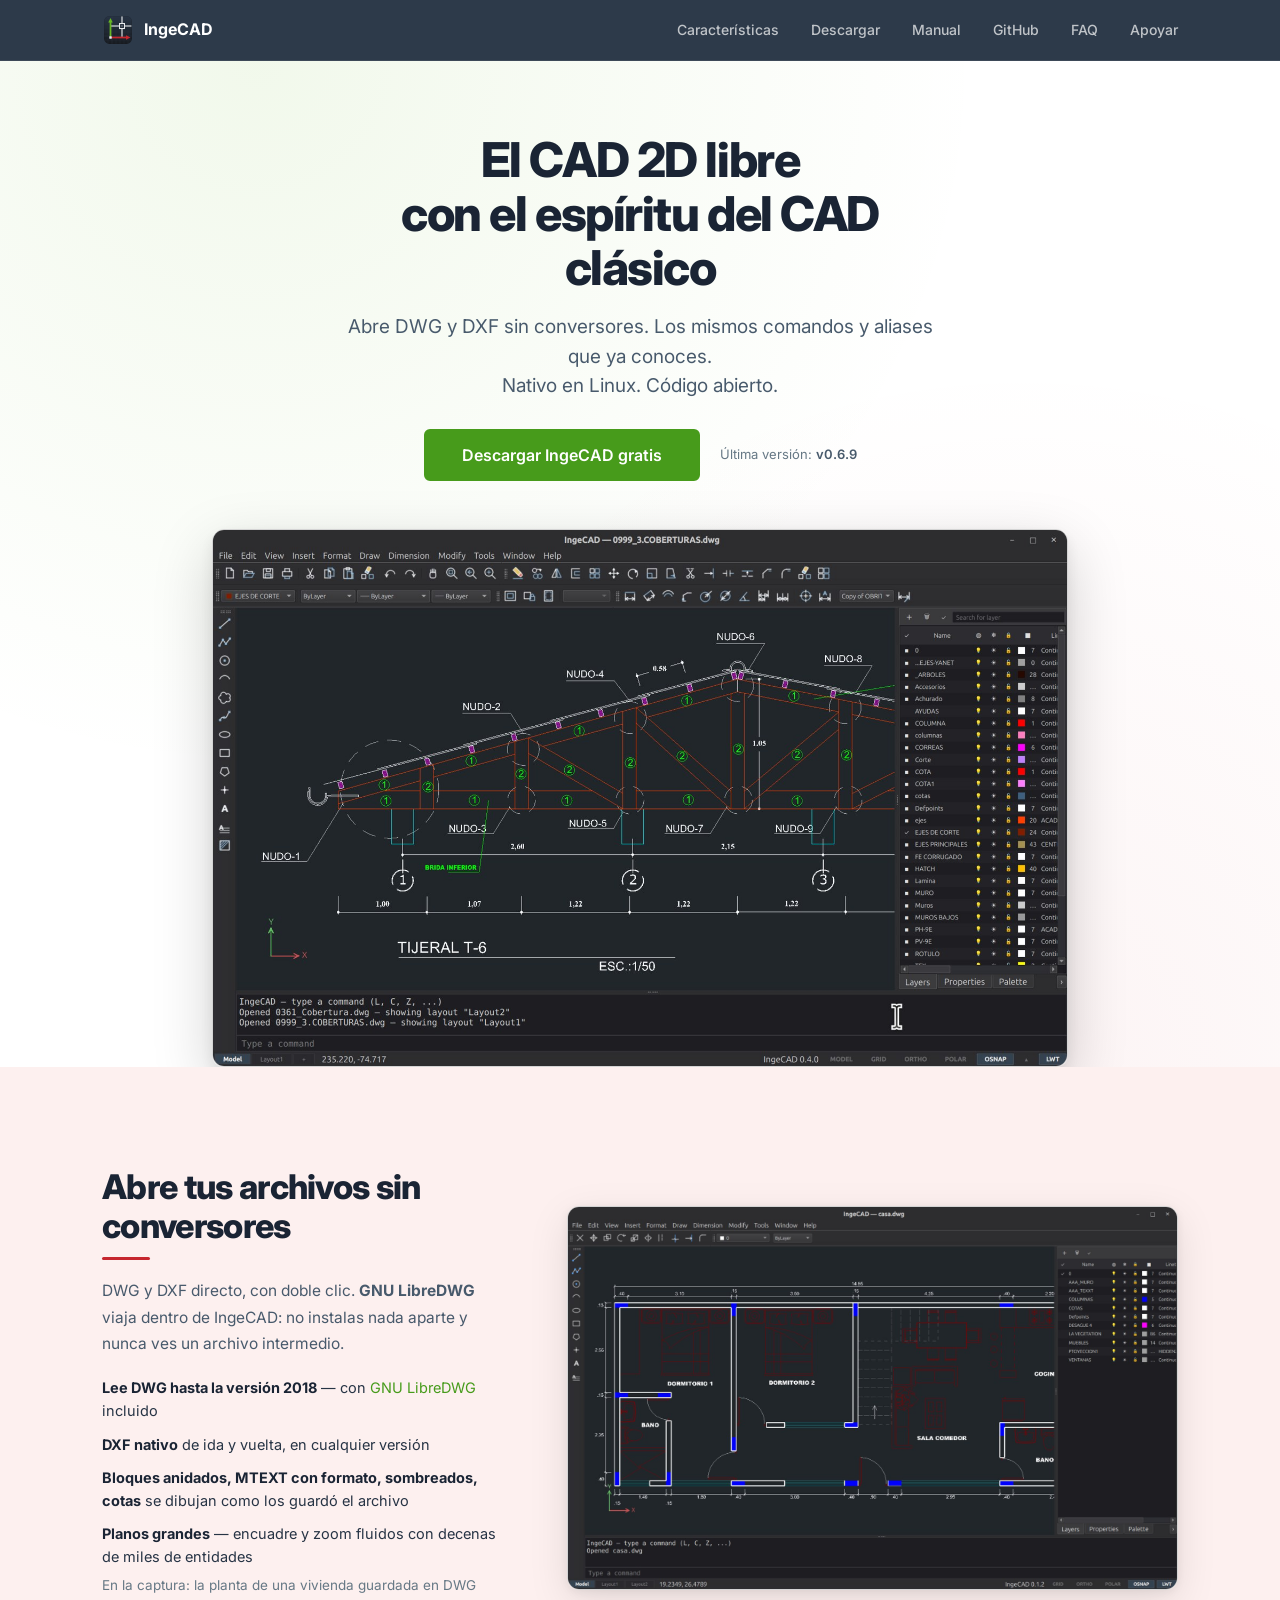
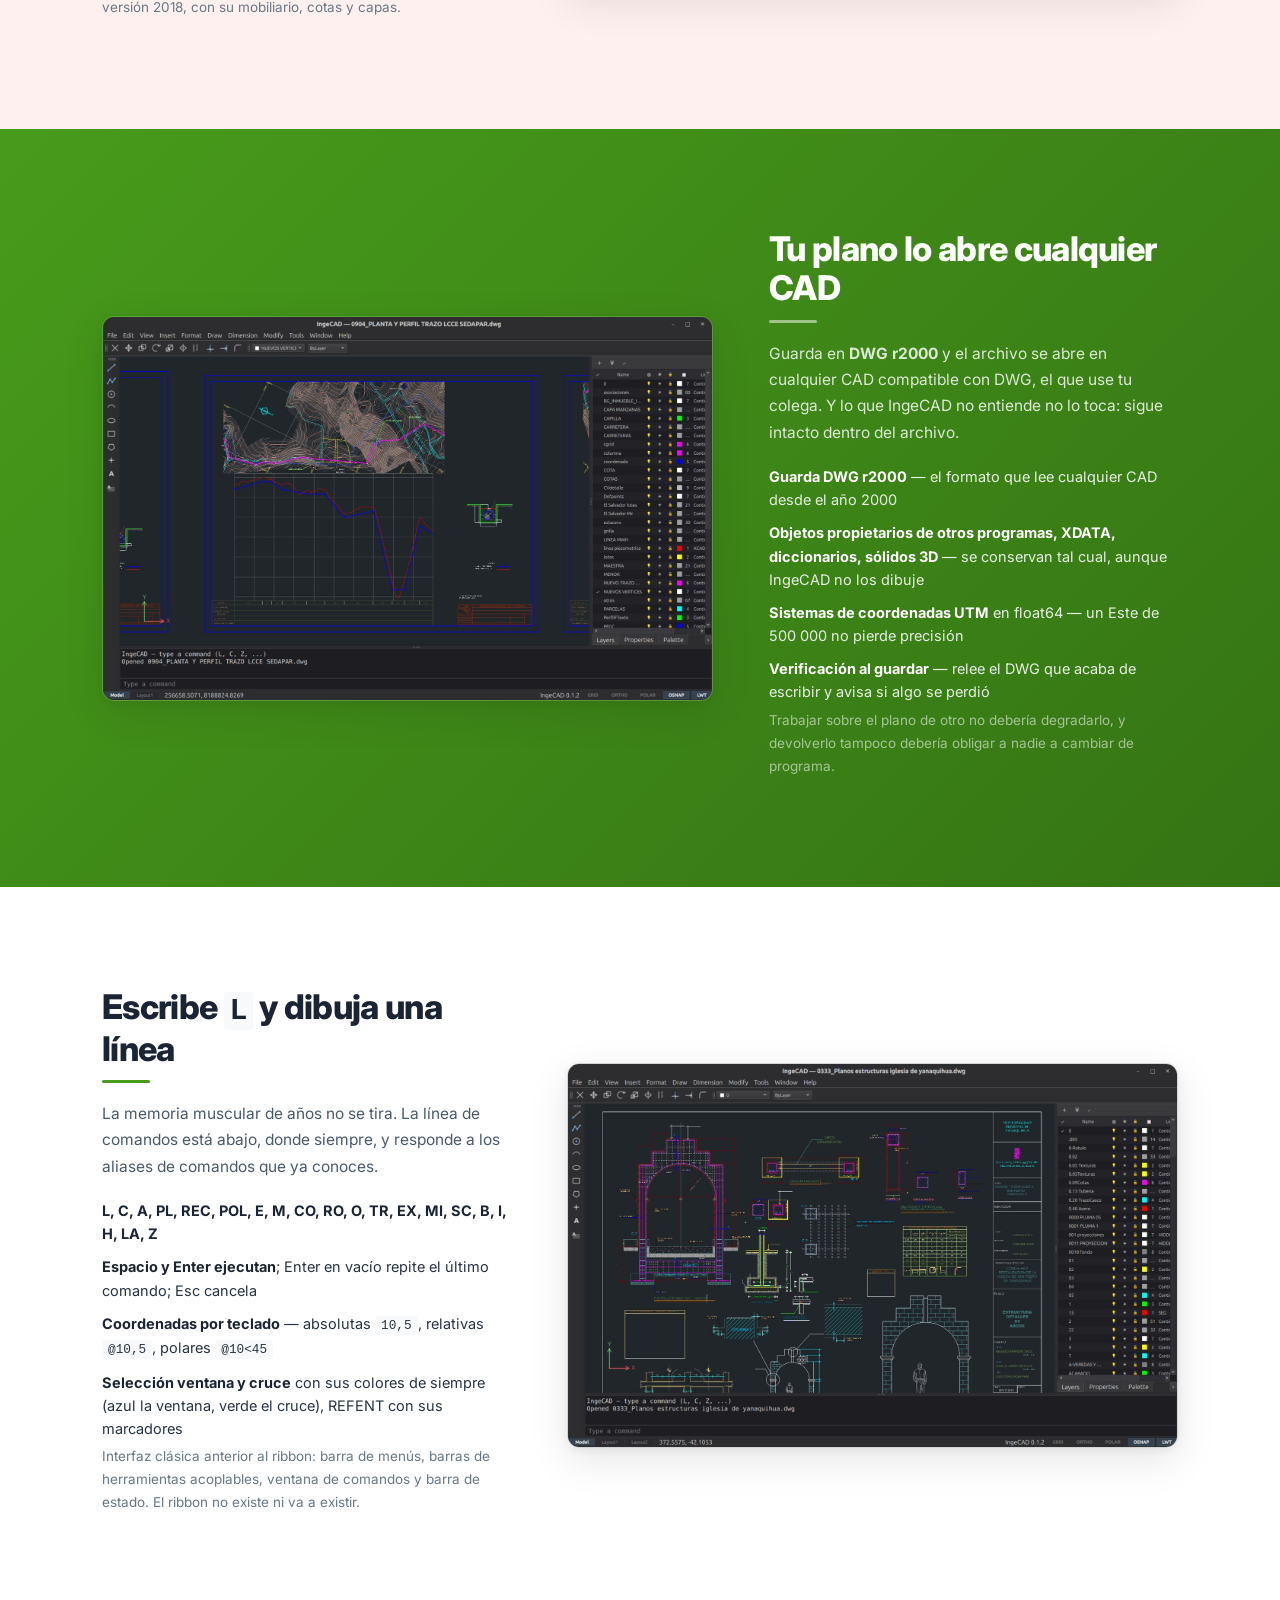
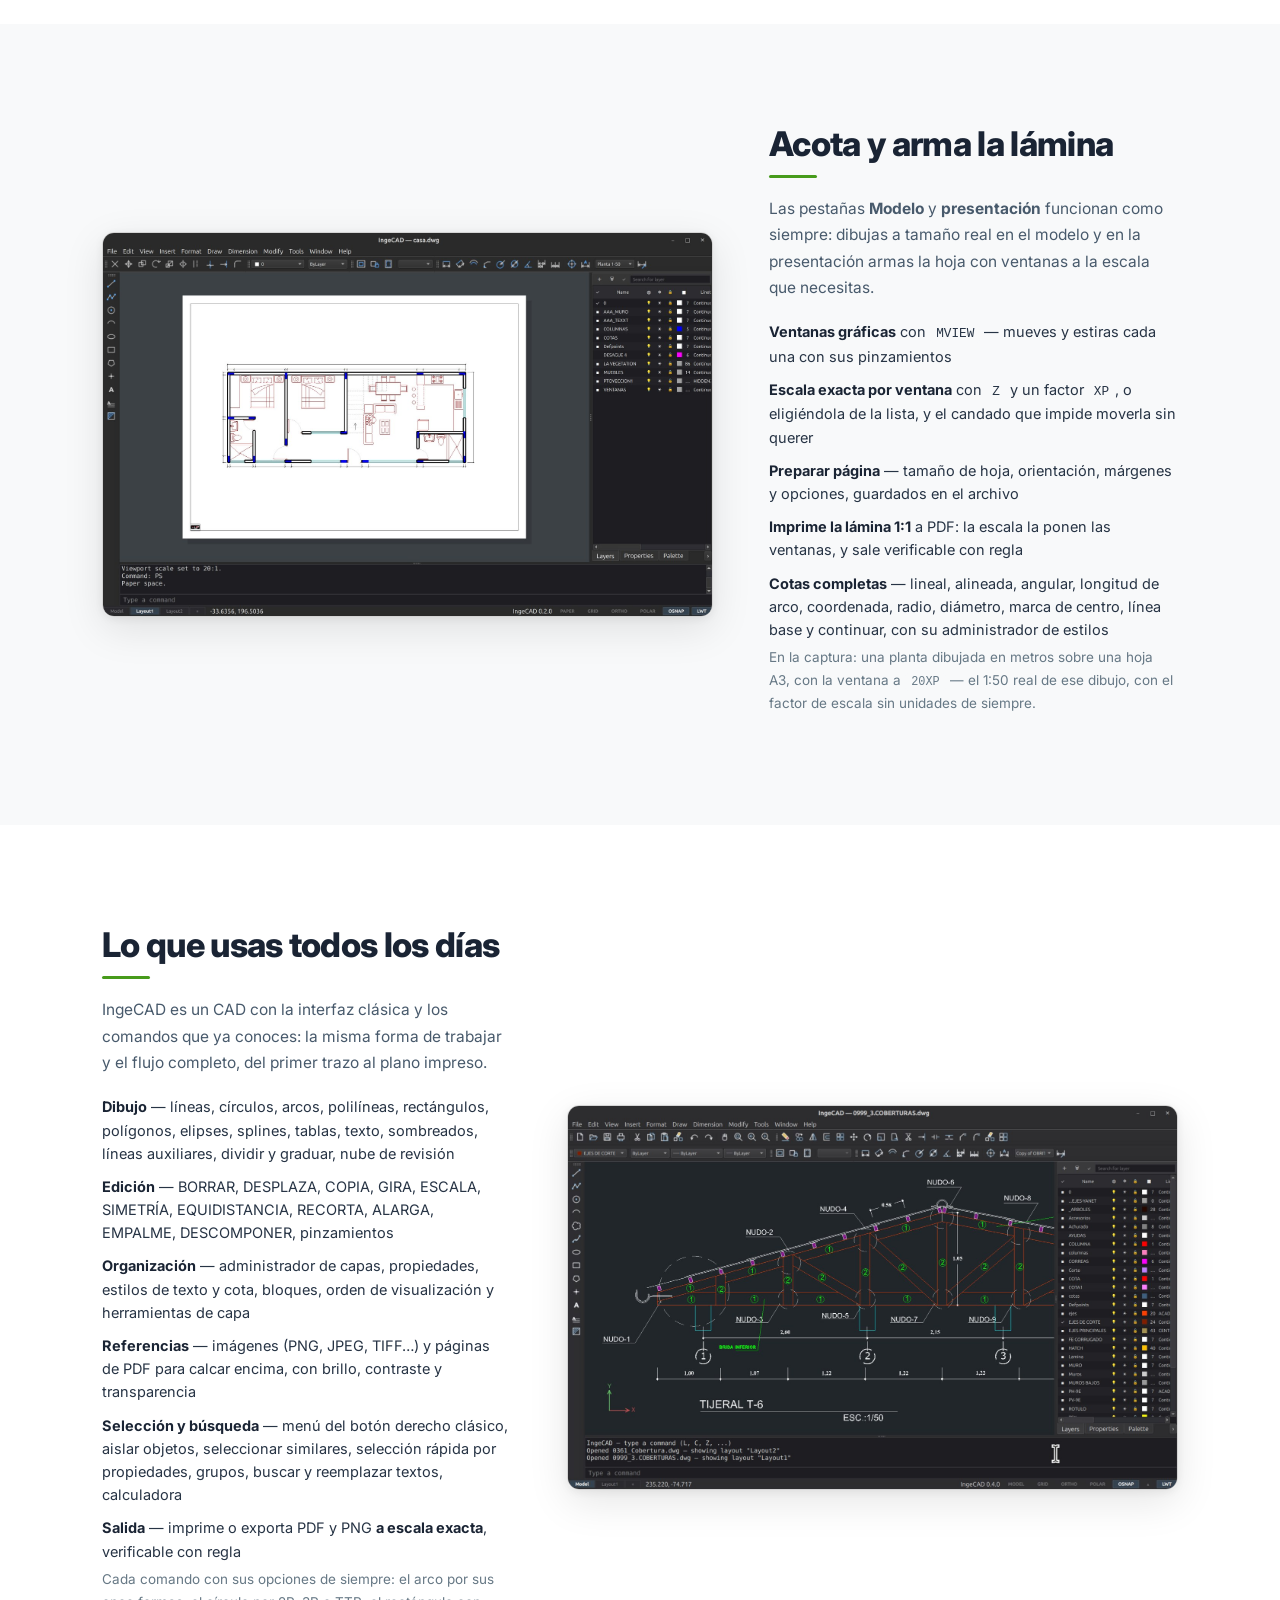
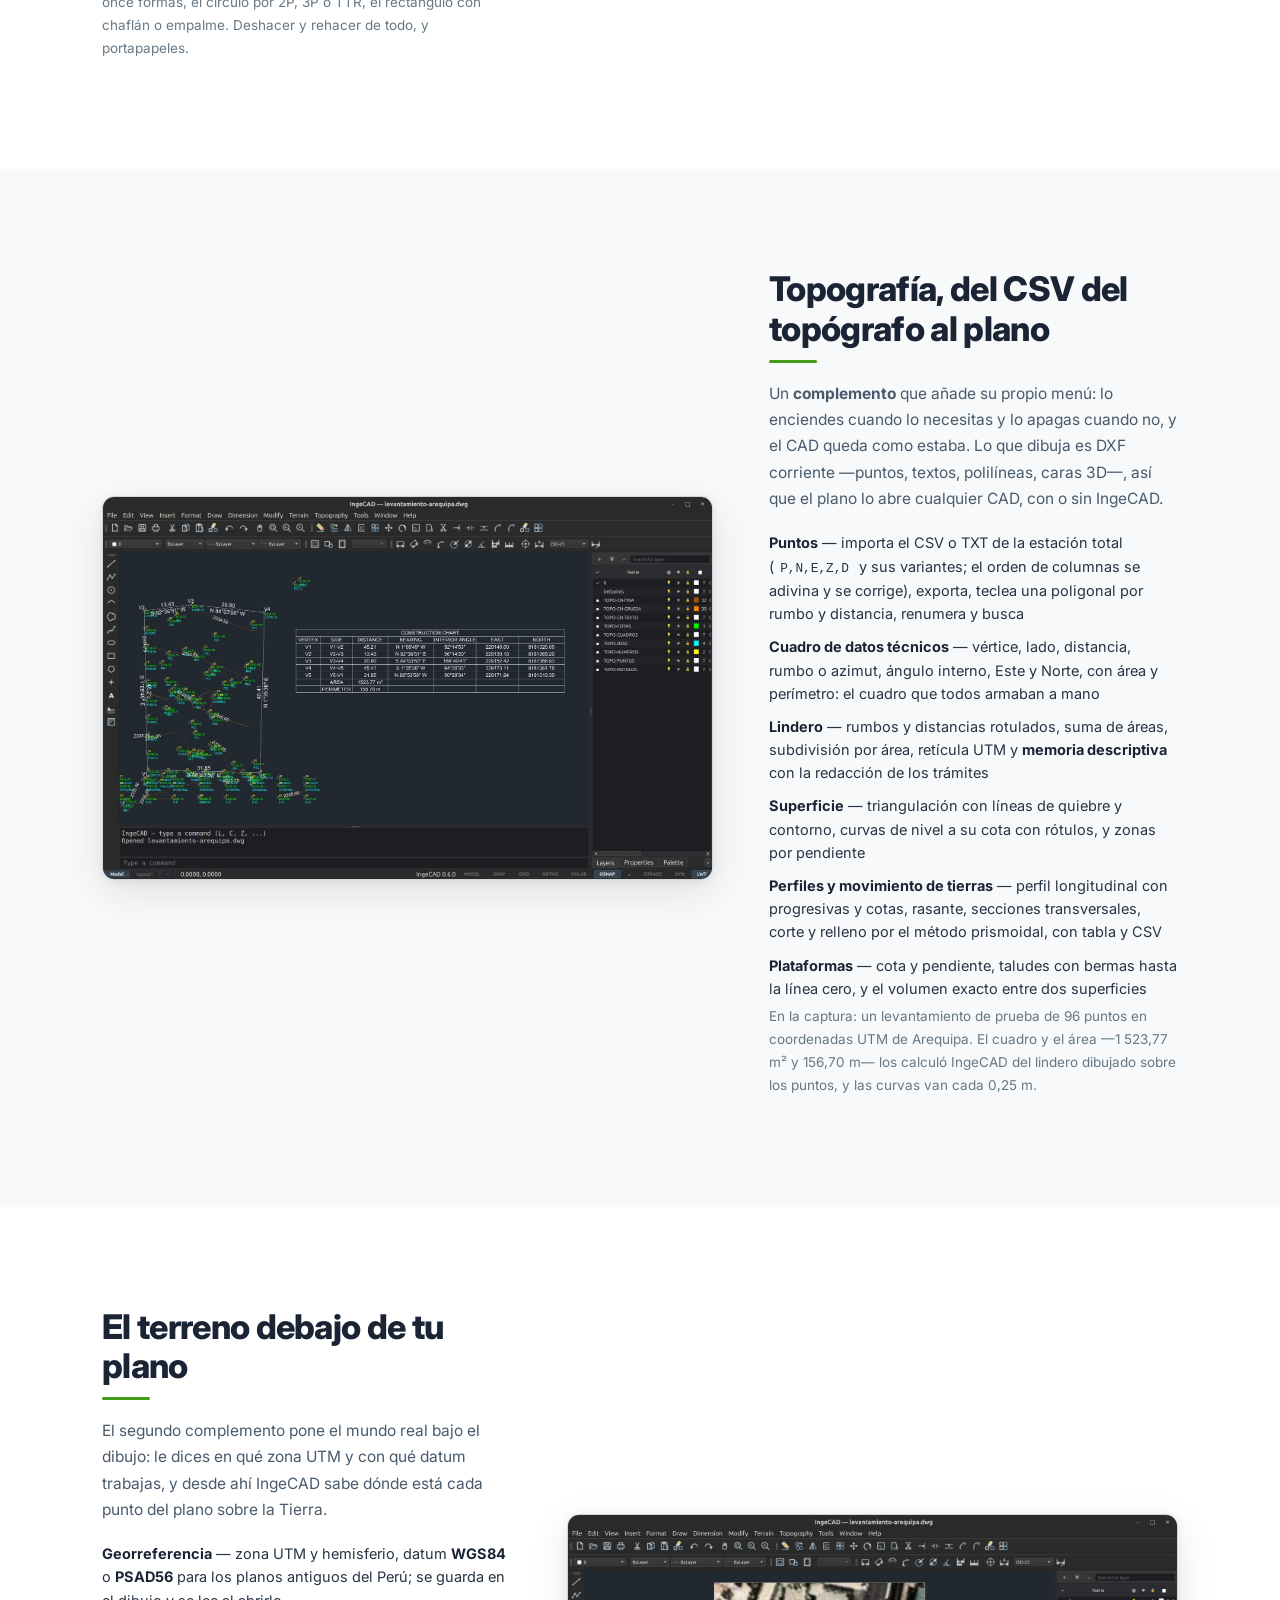
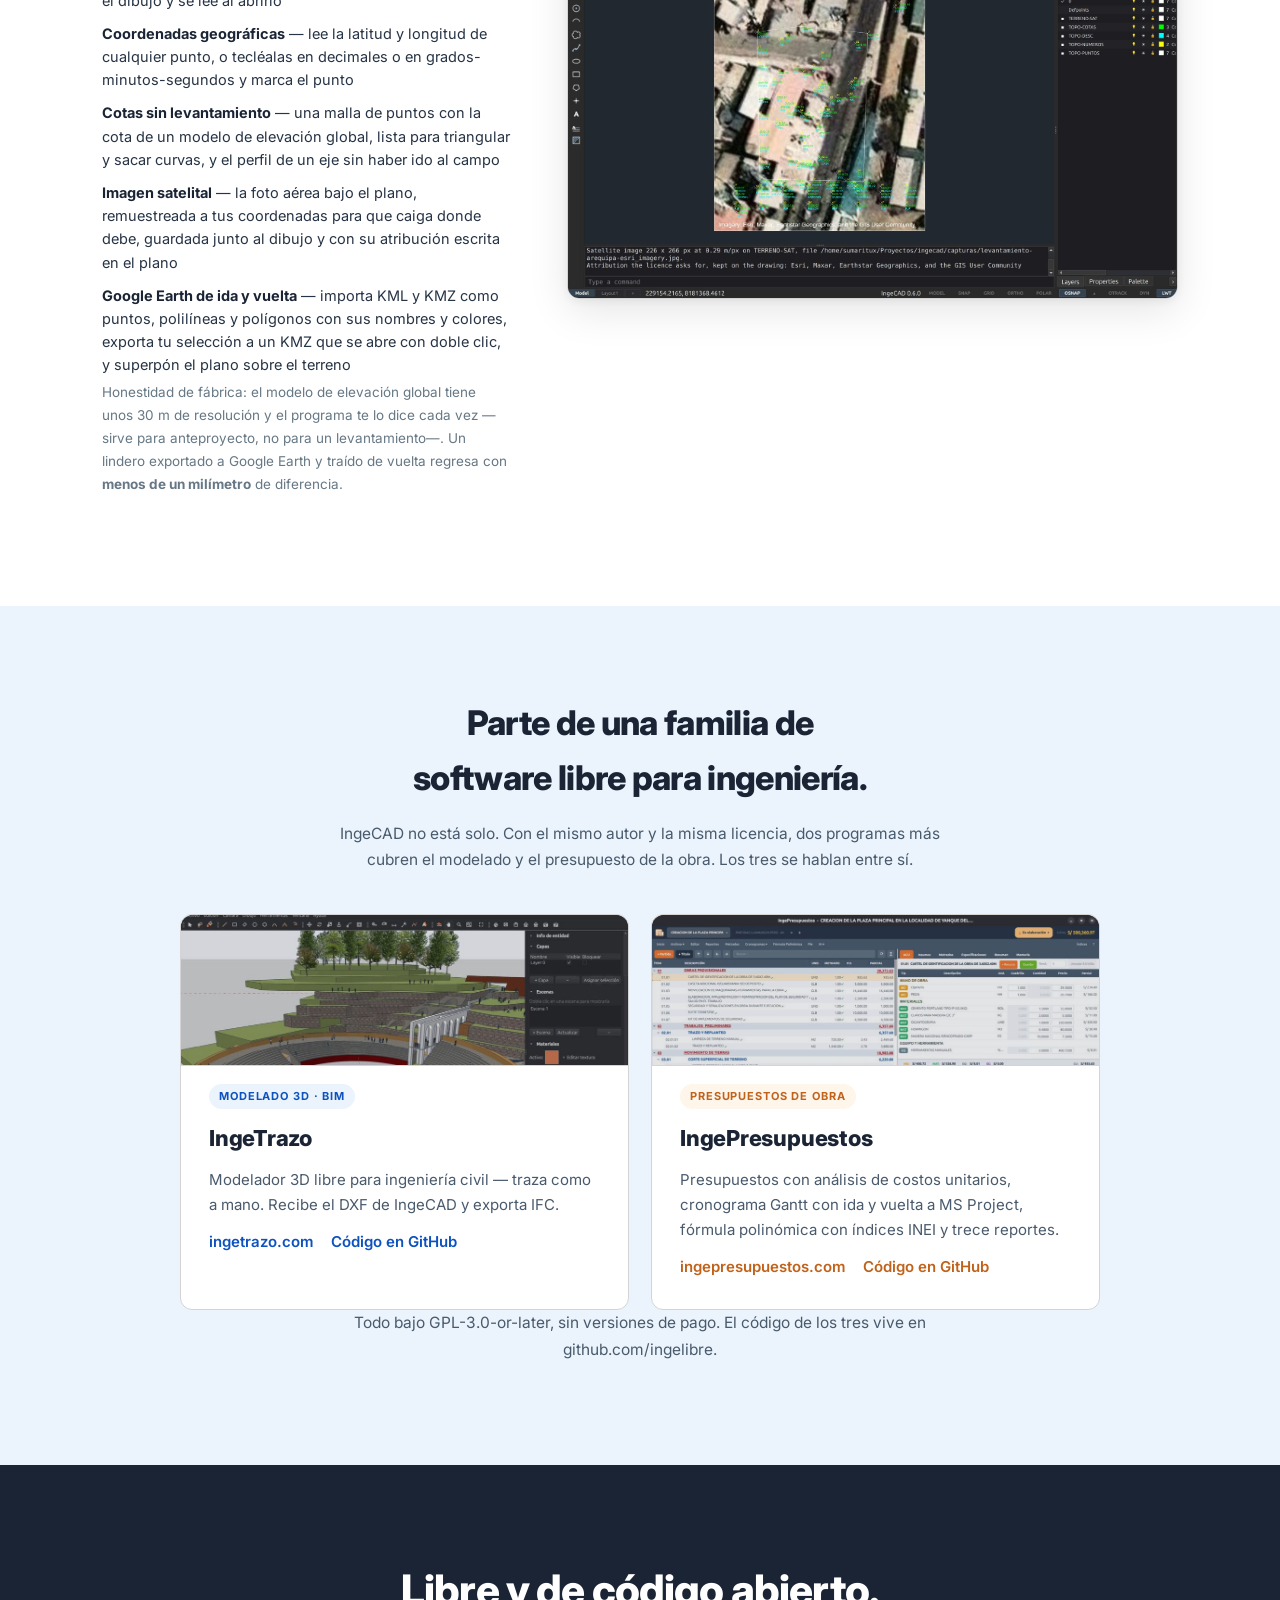
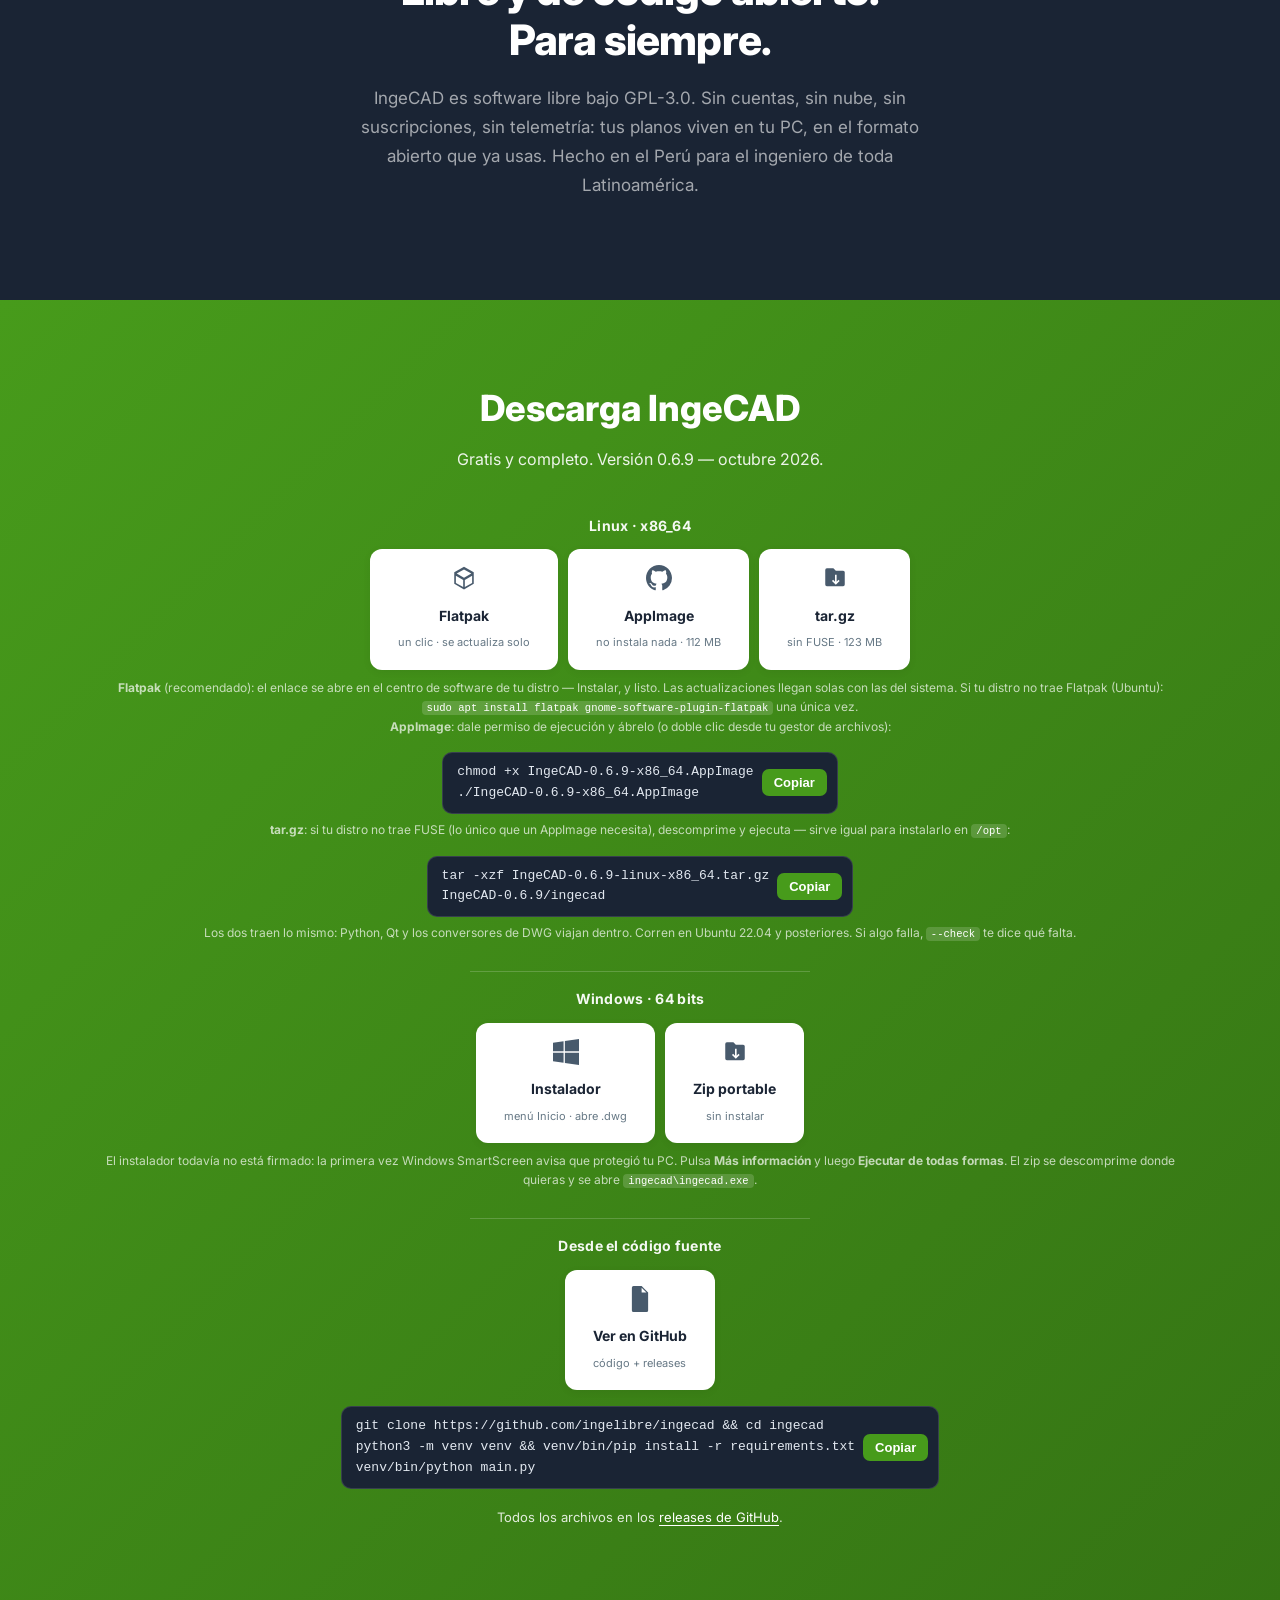
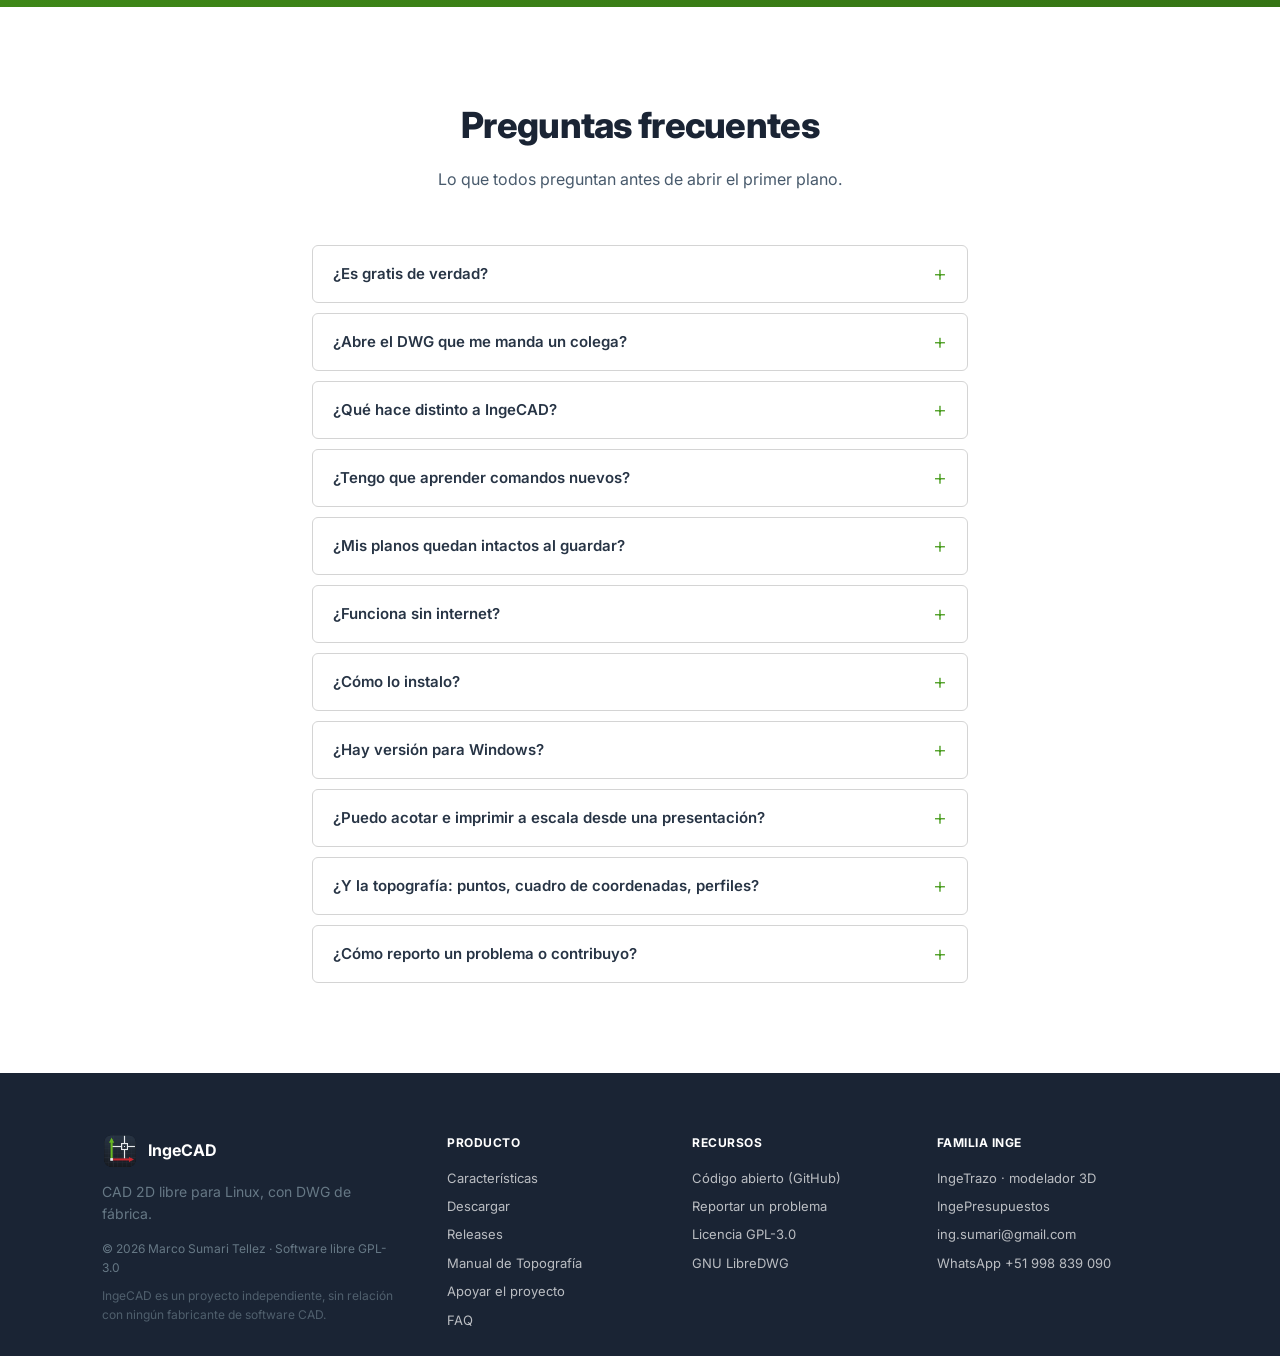
==== commit d90222d1: "site: 0.6.9" ====
--- a/index.html
+++ b/index.html
@@ -55,7 +55,7 @@
     },
     "inLanguage": "es",
     "license": "https://www.gnu.org/licenses/gpl-3.0.html",
-    "softwareVersion": "0.6.8.2",
+    "softwareVersion": "0.6.9",
     "offers": {
       "@type": "Offer",
       "price": "0",
@@ -192,7 +192,7 @@
       <p class="hero-sub">Abre DWG y DXF sin conversores. Los mismos comandos y aliases que ya conoces.<br>Nativo en Linux. Código abierto.</p>
       <div class="hero-ctas">
         <a href="#descargar" class="btn btn-primary btn-lg">Descargar IngeCAD gratis</a>
-        <span class="hero-version">Última versión: <span id="latest-version">v0.6.8.2</span></span>
+        <span class="hero-version">Última versión: <span id="latest-version">v0.6.9</span></span>
       </div>
     </div>
     <div class="hero-screenshot-wrap">
@@ -405,7 +405,7 @@
   <section id="descargar" class="download-section">
     <div class="container">
       <h2>Descarga IngeCAD</h2>
-      <p class="download-sub">Gratis y completo. Versión <span id="dl-version">0.6.8.2</span> — <span id="dl-date">octubre 2026</span>.</p>
+      <p class="download-sub">Gratis y completo. Versión <span id="dl-version">0.6.9</span> — <span id="dl-date">octubre 2026</span>.</p>
       <div class="dl-row">
         <div class="dl-group">
           <span class="dl-group-label">Linux · x86_64</span>
@@ -429,15 +429,15 @@
           <p class="dl-group-alt"><strong>Flatpak</strong> (recomendado): el enlace se abre en el centro de software de tu distro — Instalar, y listo. Las actualizaciones llegan solas con las del sistema. Si tu distro no trae Flatpak (Ubuntu): <code>sudo apt install flatpak gnome-software-plugin-flatpak</code> una única vez.</p>
           <p class="dl-group-alt"><strong>AppImage</strong>: dale permiso de ejecución y ábrelo (o doble clic desde tu gestor de archivos):</p>
           <div class="dl-code" id="dl-code-appimage">
-            <code>chmod +x IngeCAD-0.6.8.2-x86_64.AppImage
-./IngeCAD-0.6.8.2-x86_64.AppImage</code>
-            <button class="dl-code-copy" type="button" data-copy="chmod +x IngeCAD-0.6.8.2-x86_64.AppImage && ./IngeCAD-0.6.8.2-x86_64.AppImage">Copiar</button>
+            <code>chmod +x IngeCAD-0.6.9-x86_64.AppImage
+./IngeCAD-0.6.9-x86_64.AppImage</code>
+            <button class="dl-code-copy" type="button" data-copy="chmod +x IngeCAD-0.6.9-x86_64.AppImage && ./IngeCAD-0.6.9-x86_64.AppImage">Copiar</button>
           </div>
           <p class="dl-group-alt"><strong>tar.gz</strong>: si tu distro no trae FUSE (lo único que un AppImage necesita), descomprime y ejecuta — sirve igual para instalarlo en <code>/opt</code>:</p>
           <div class="dl-code" id="dl-code-tarball">
-            <code>tar -xzf IngeCAD-0.6.8.2-linux-x86_64.tar.gz
-IngeCAD-0.6.8.2/ingecad</code>
-            <button class="dl-code-copy" type="button" data-copy="tar -xzf IngeCAD-0.6.8.2-linux-x86_64.tar.gz && IngeCAD-0.6.8.2/ingecad">Copiar</button>
+            <code>tar -xzf IngeCAD-0.6.9-linux-x86_64.tar.gz
+IngeCAD-0.6.9/ingecad</code>
+            <button class="dl-code-copy" type="button" data-copy="tar -xzf IngeCAD-0.6.9-linux-x86_64.tar.gz && IngeCAD-0.6.9/ingecad">Copiar</button>
           </div>
           <p class="dl-group-alt">Los dos traen lo mismo: Python, Qt y los conversores de DWG viajan dentro. Corren en Ubuntu 22.04 y posteriores. Si algo falla, <code>--check</code> te dice qué falta.</p>
         </div>
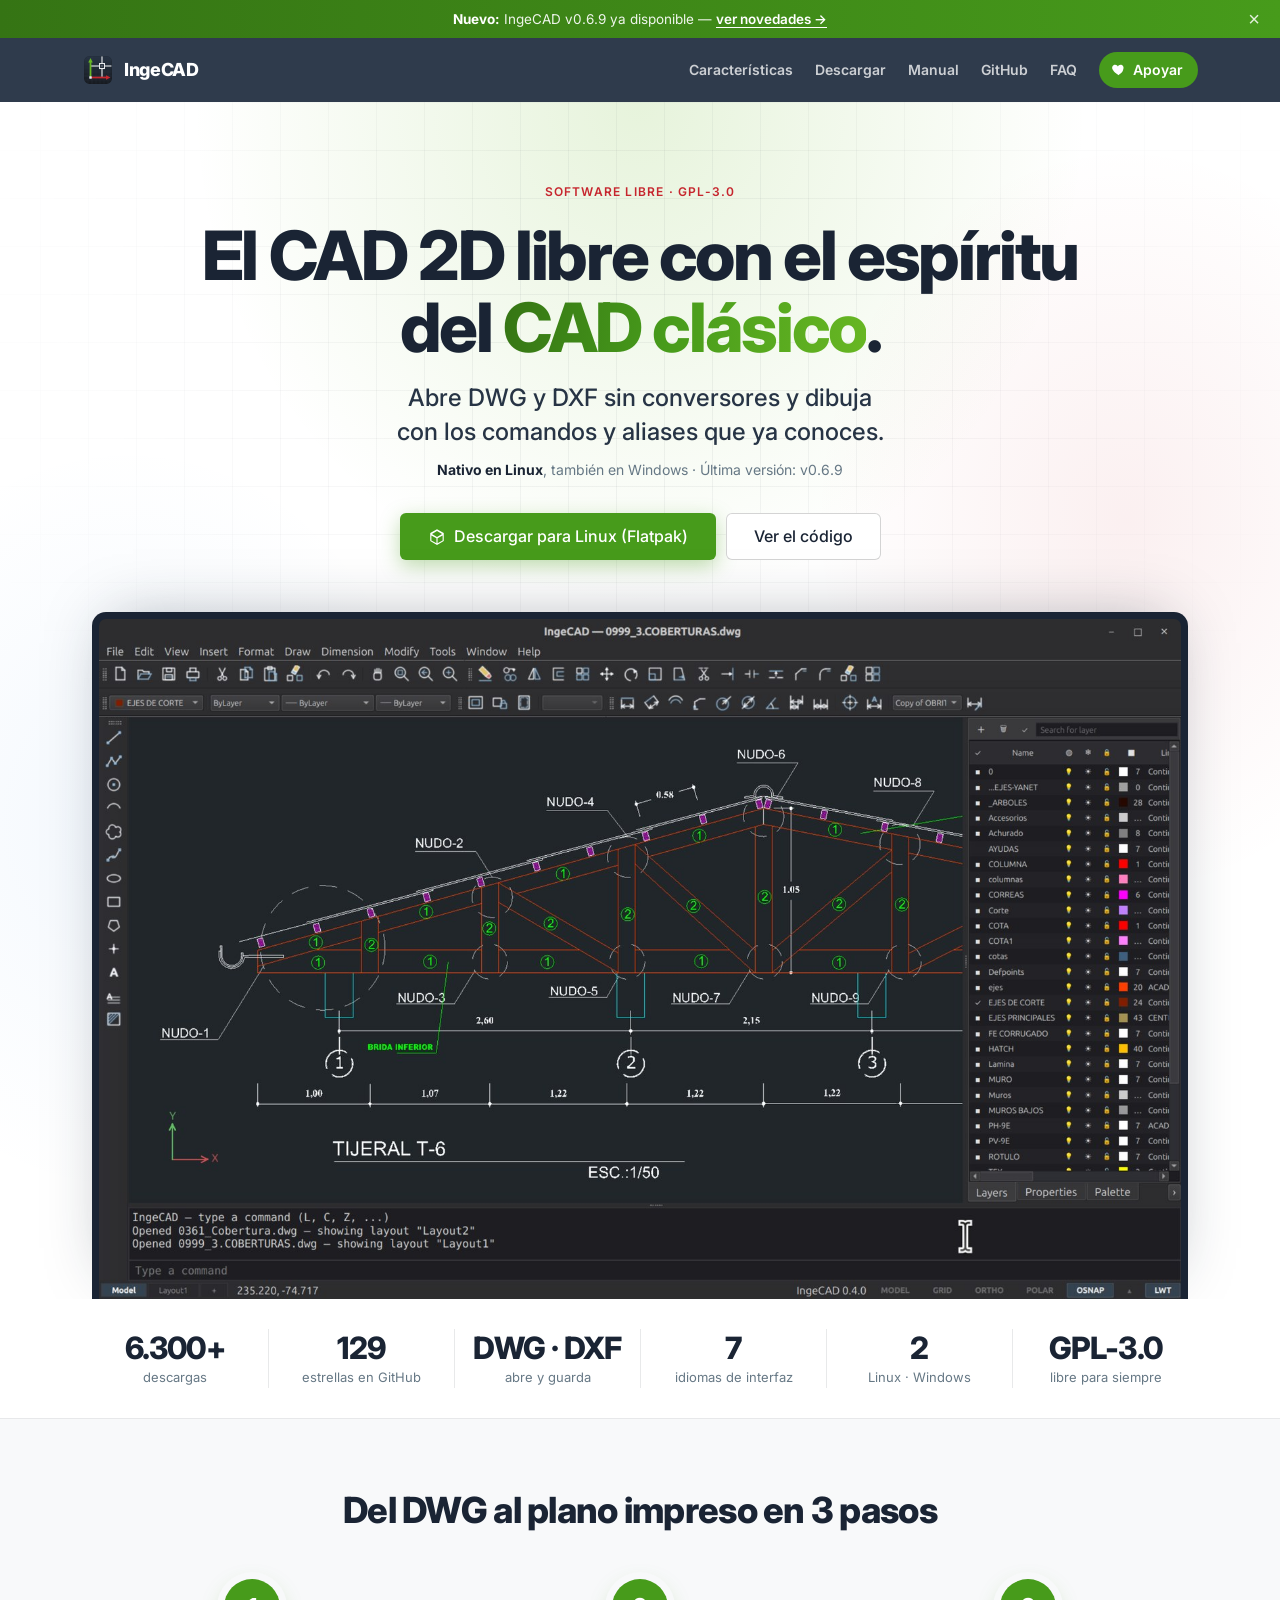
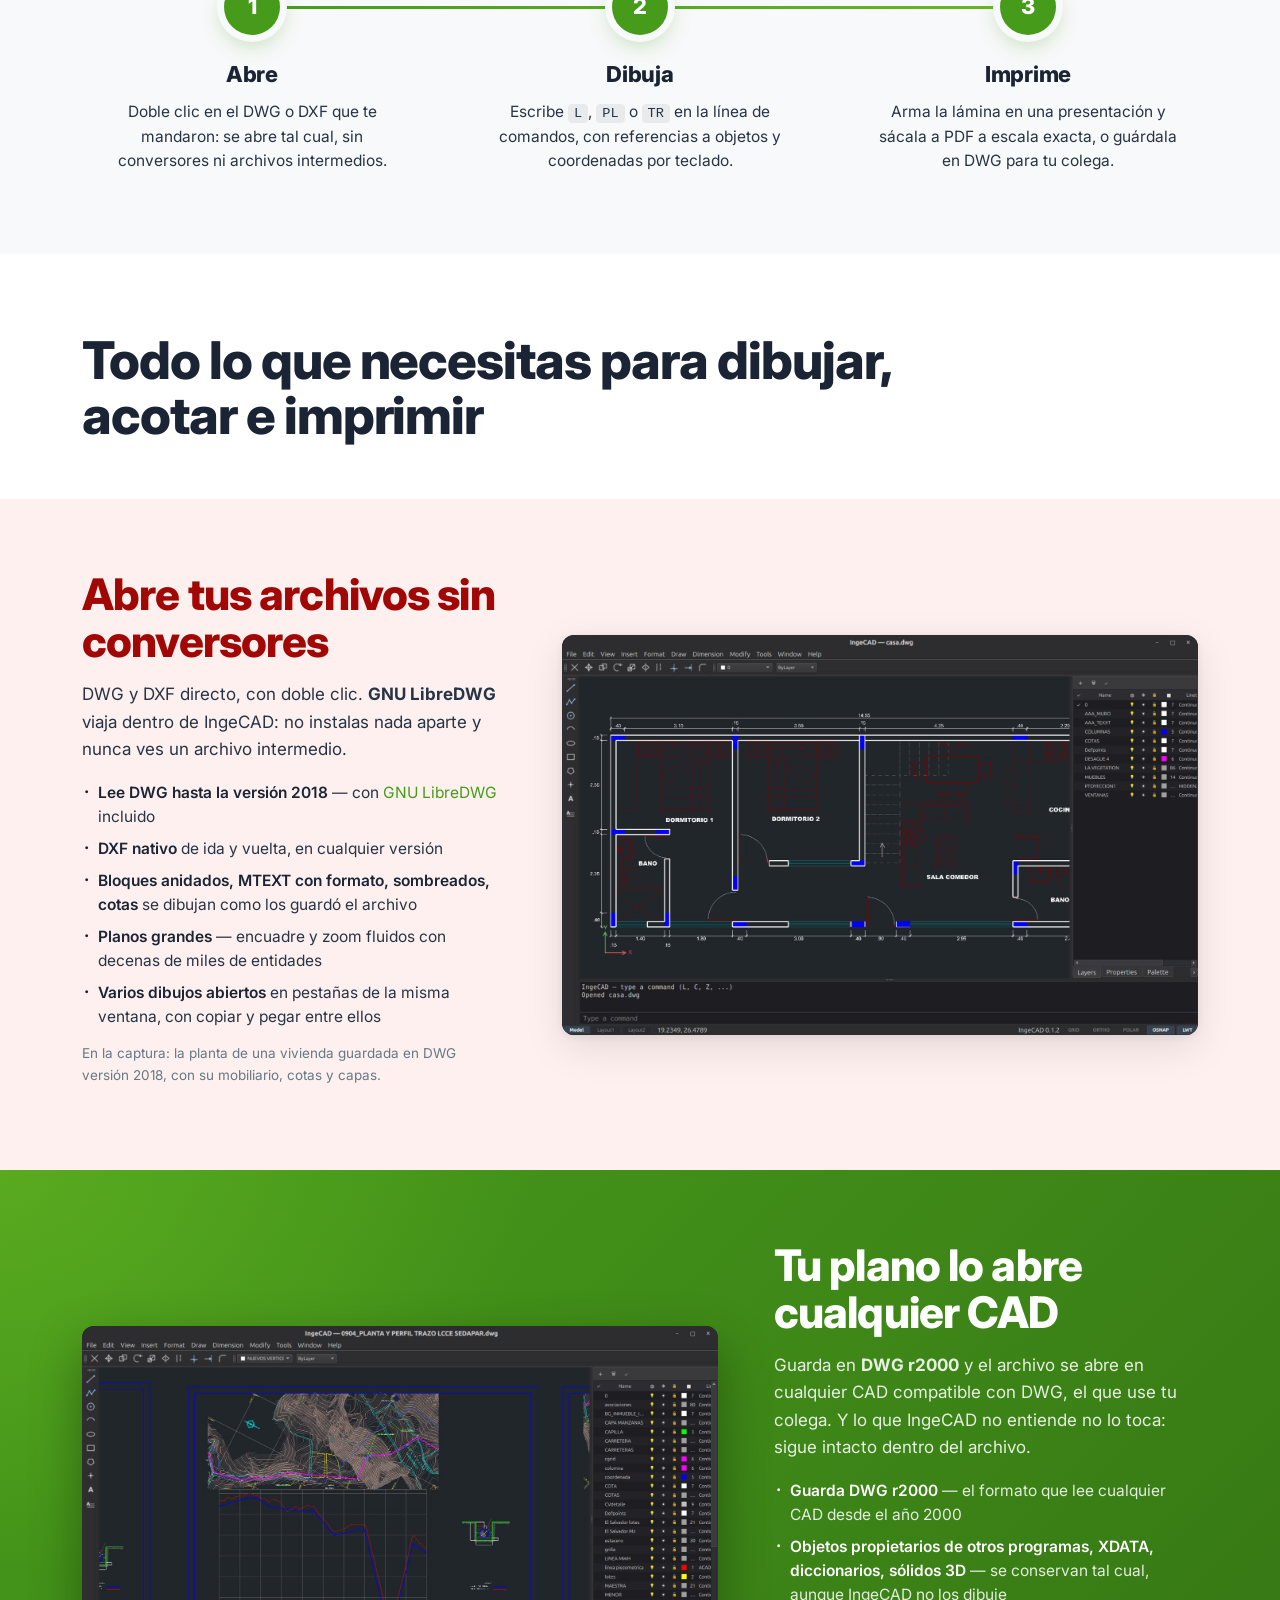
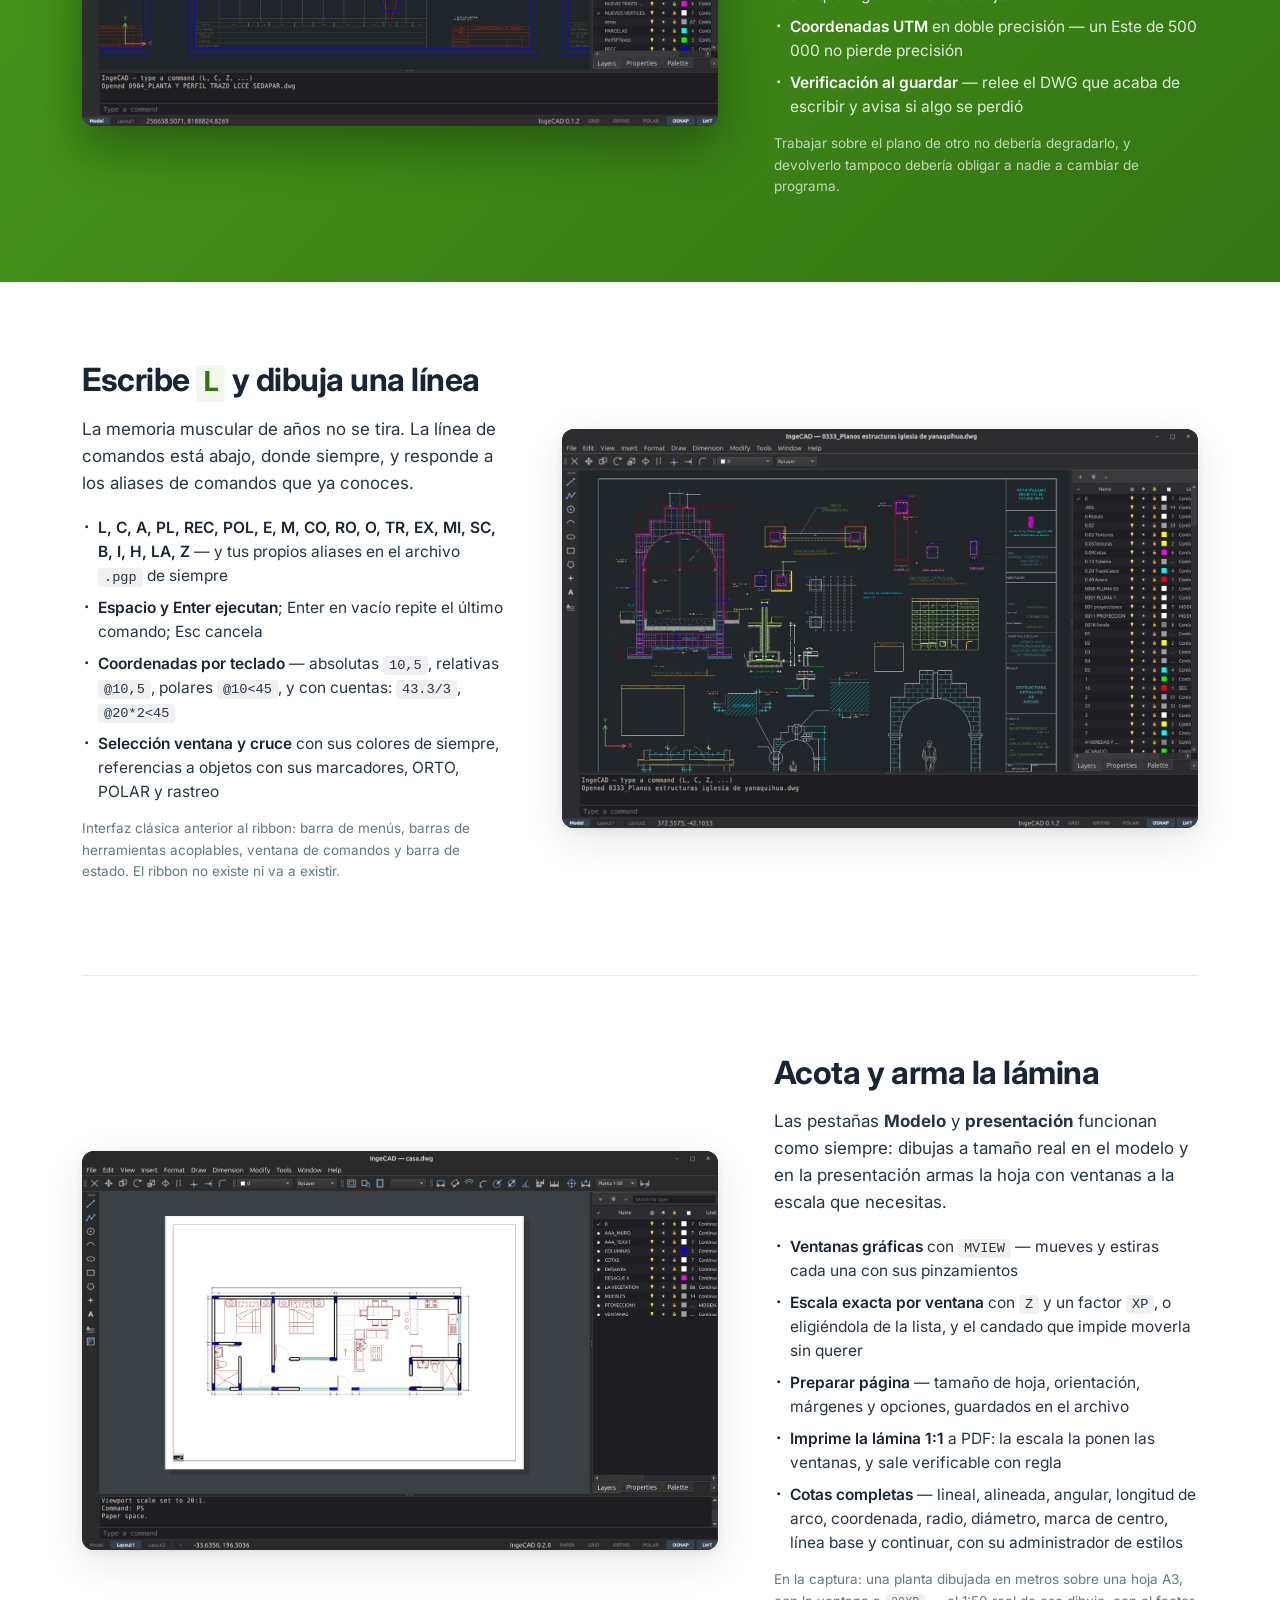
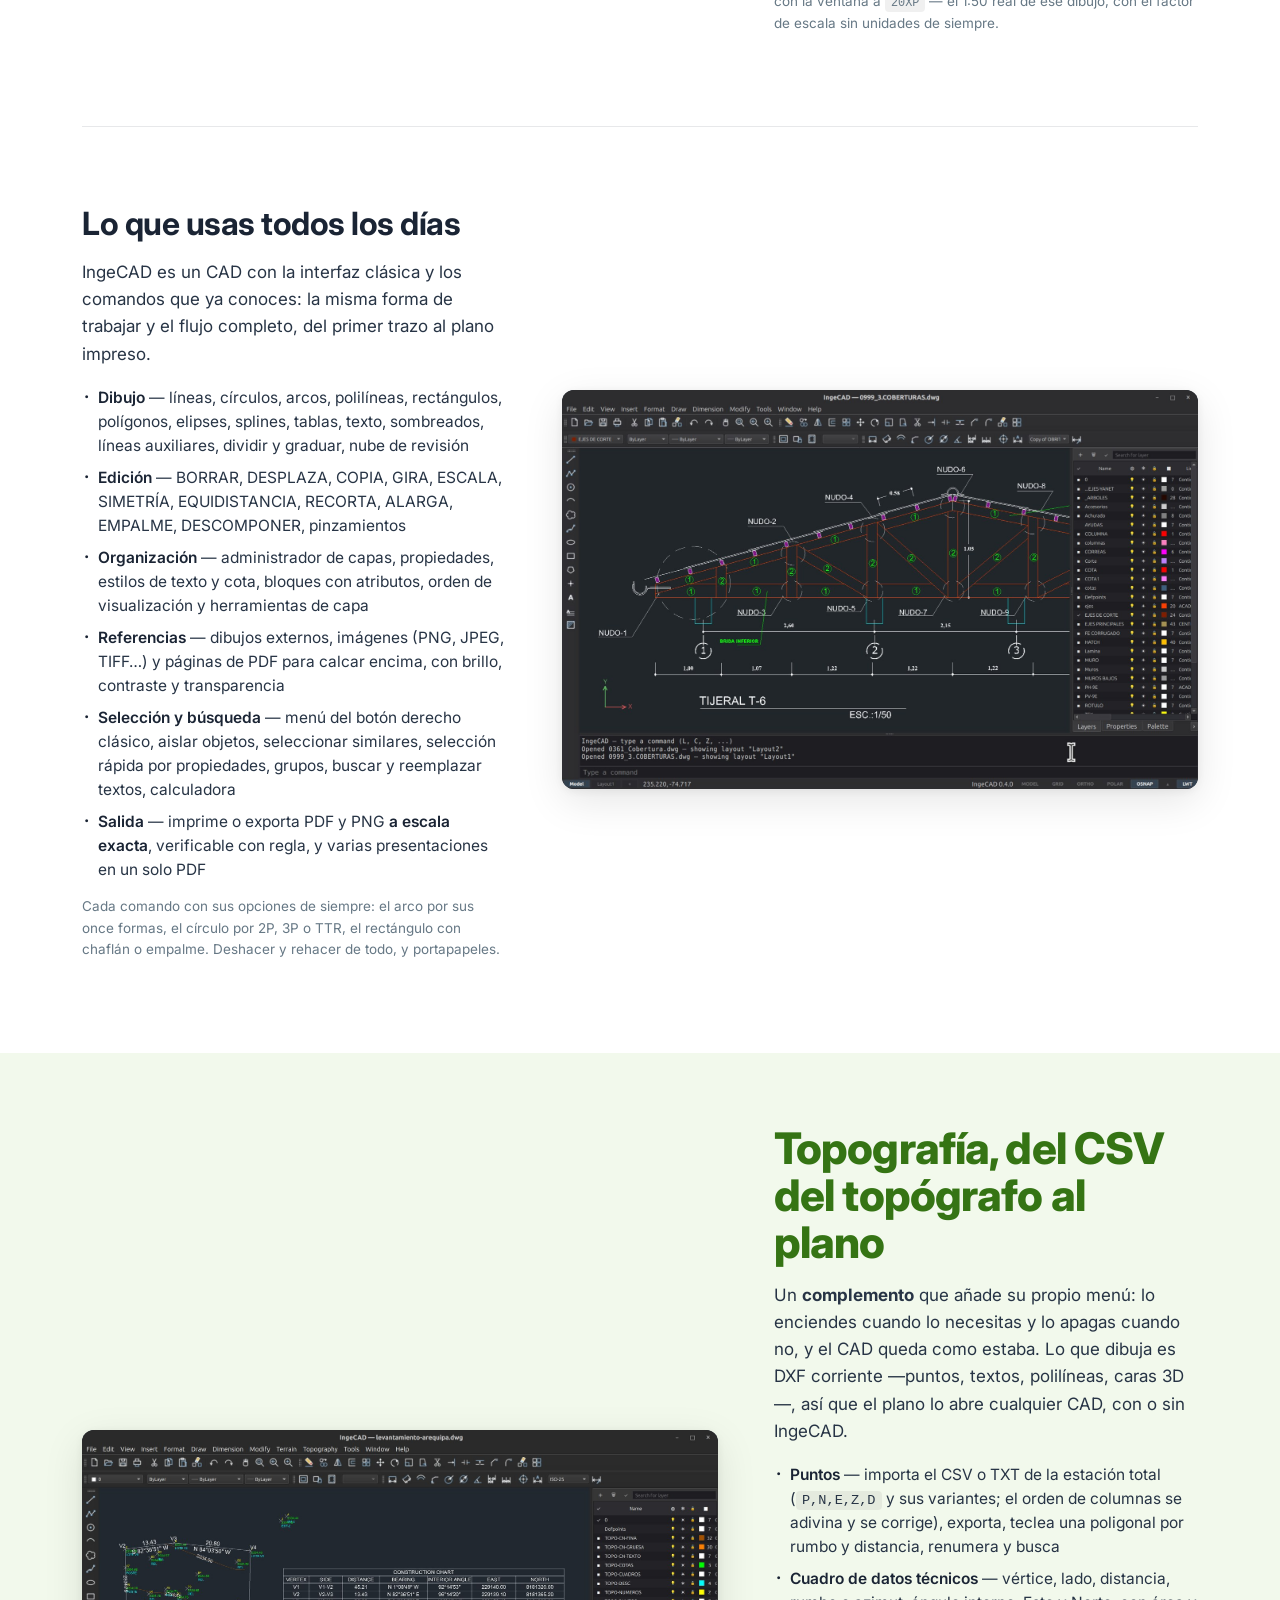
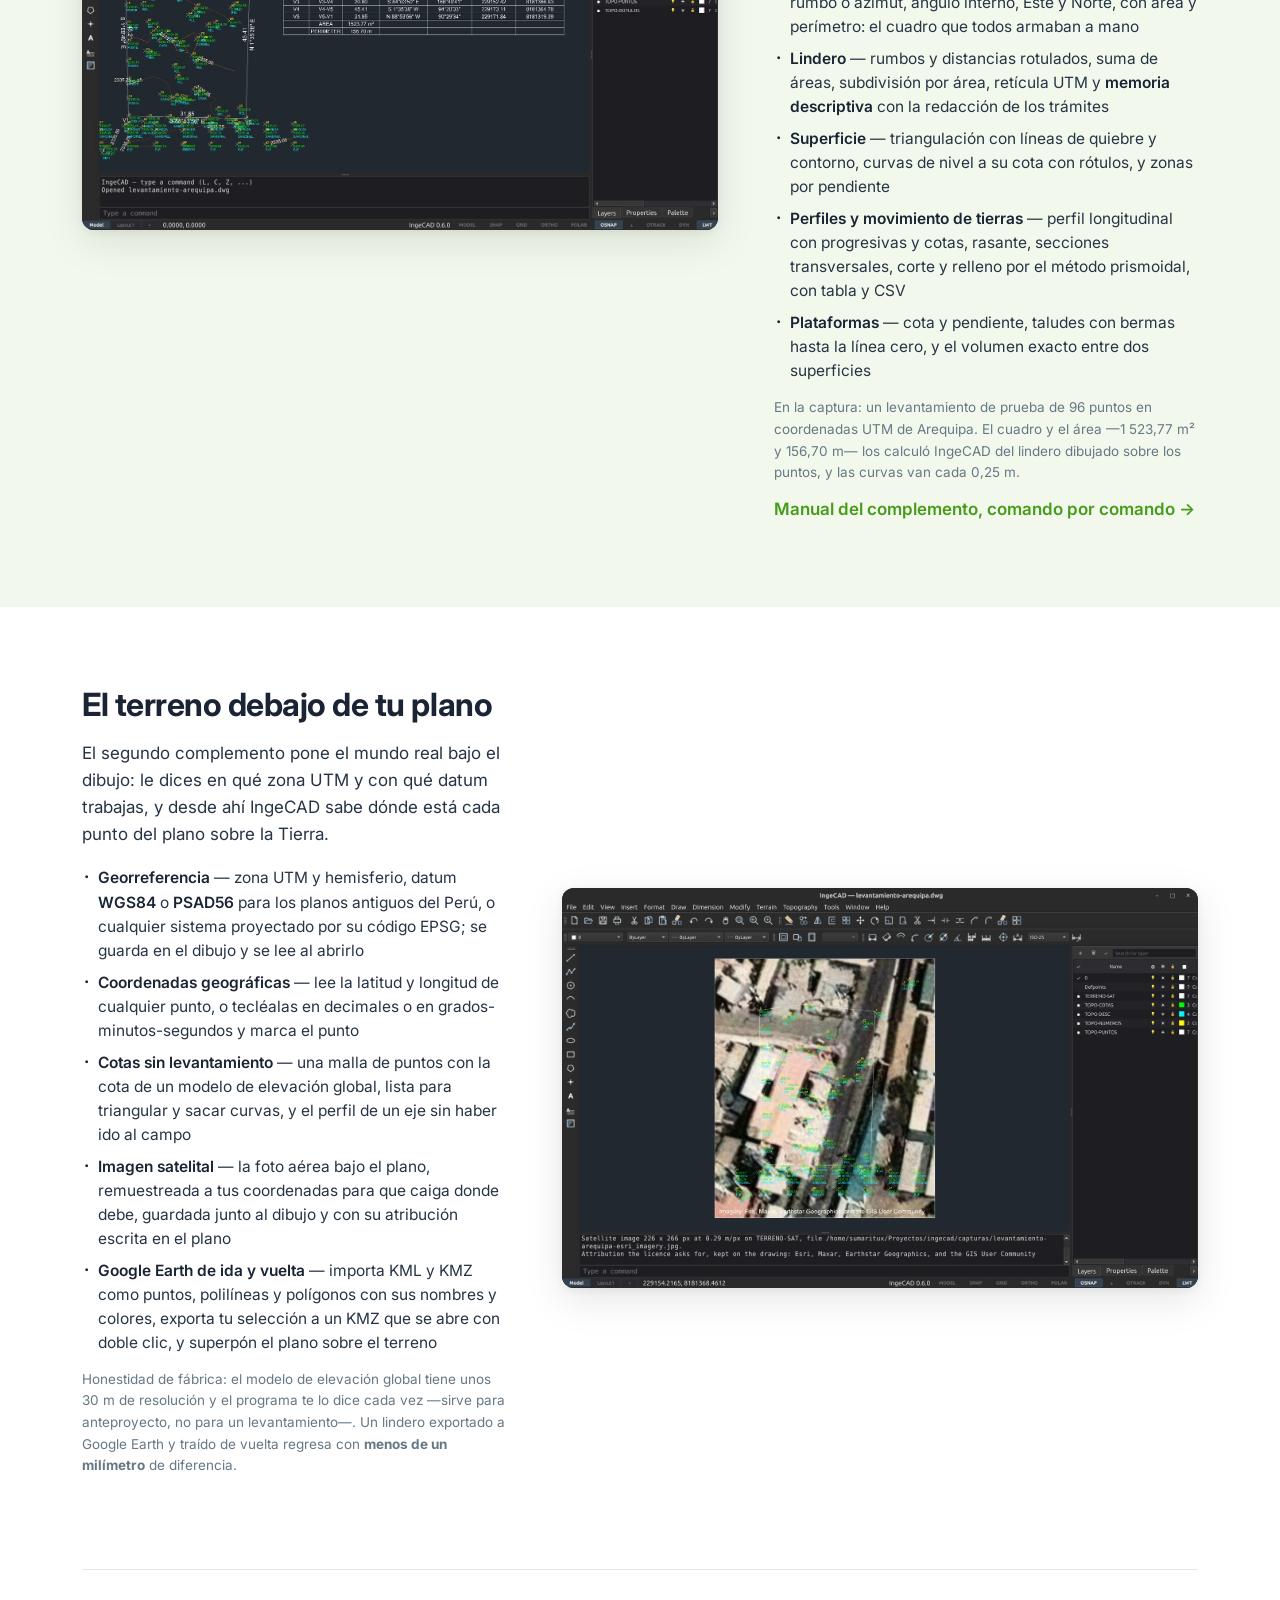
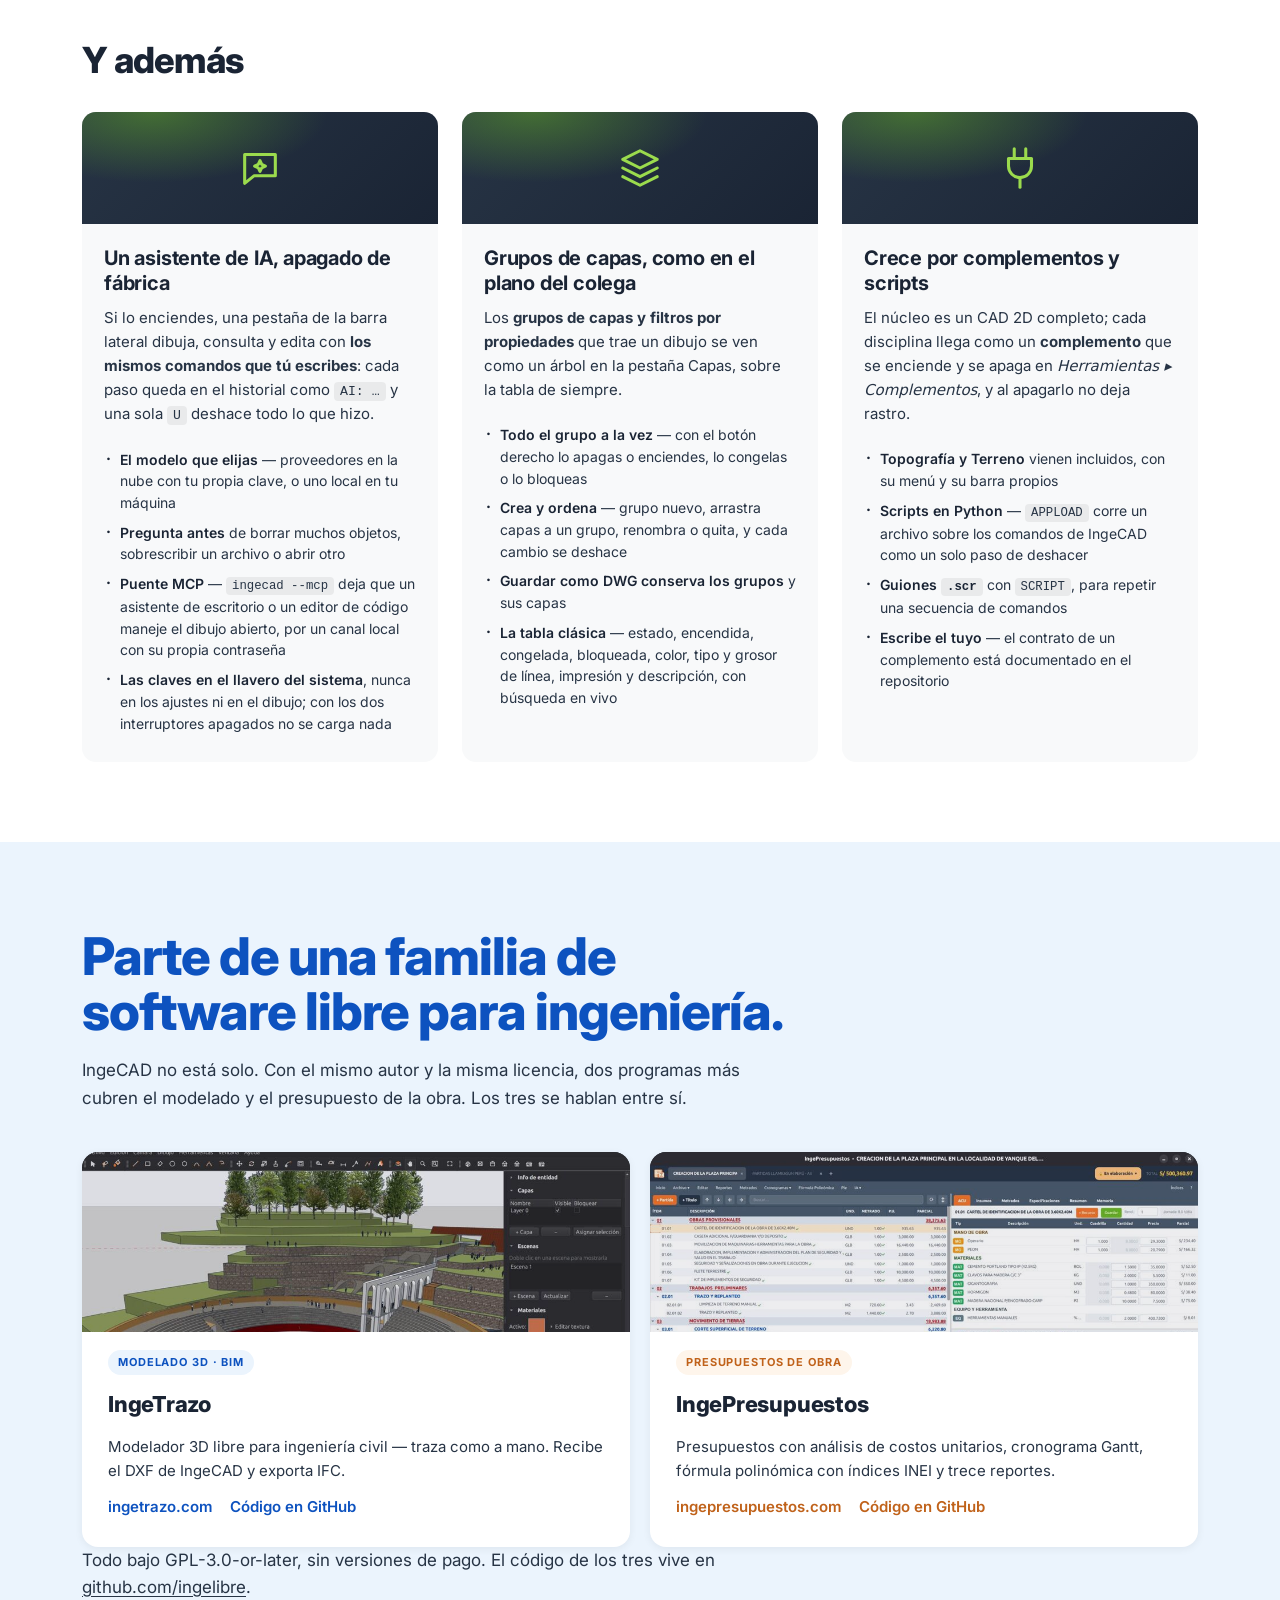
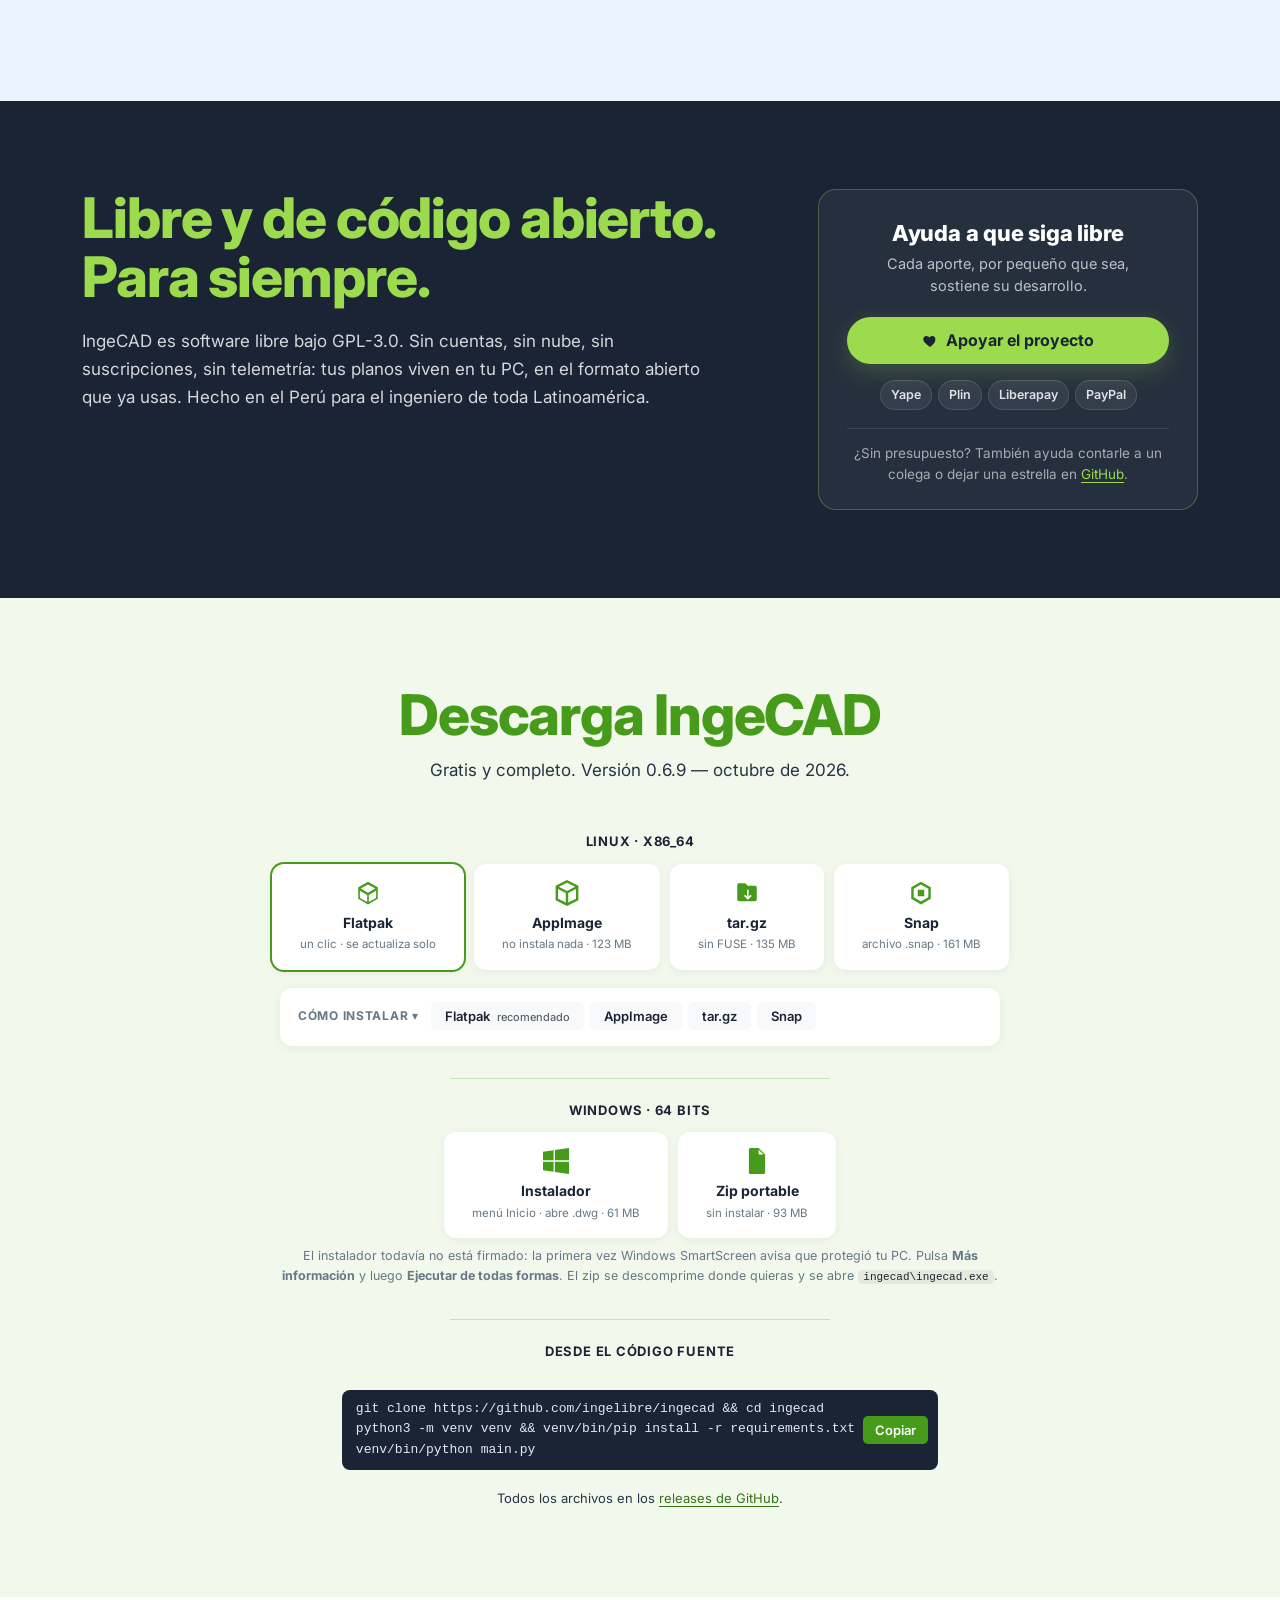
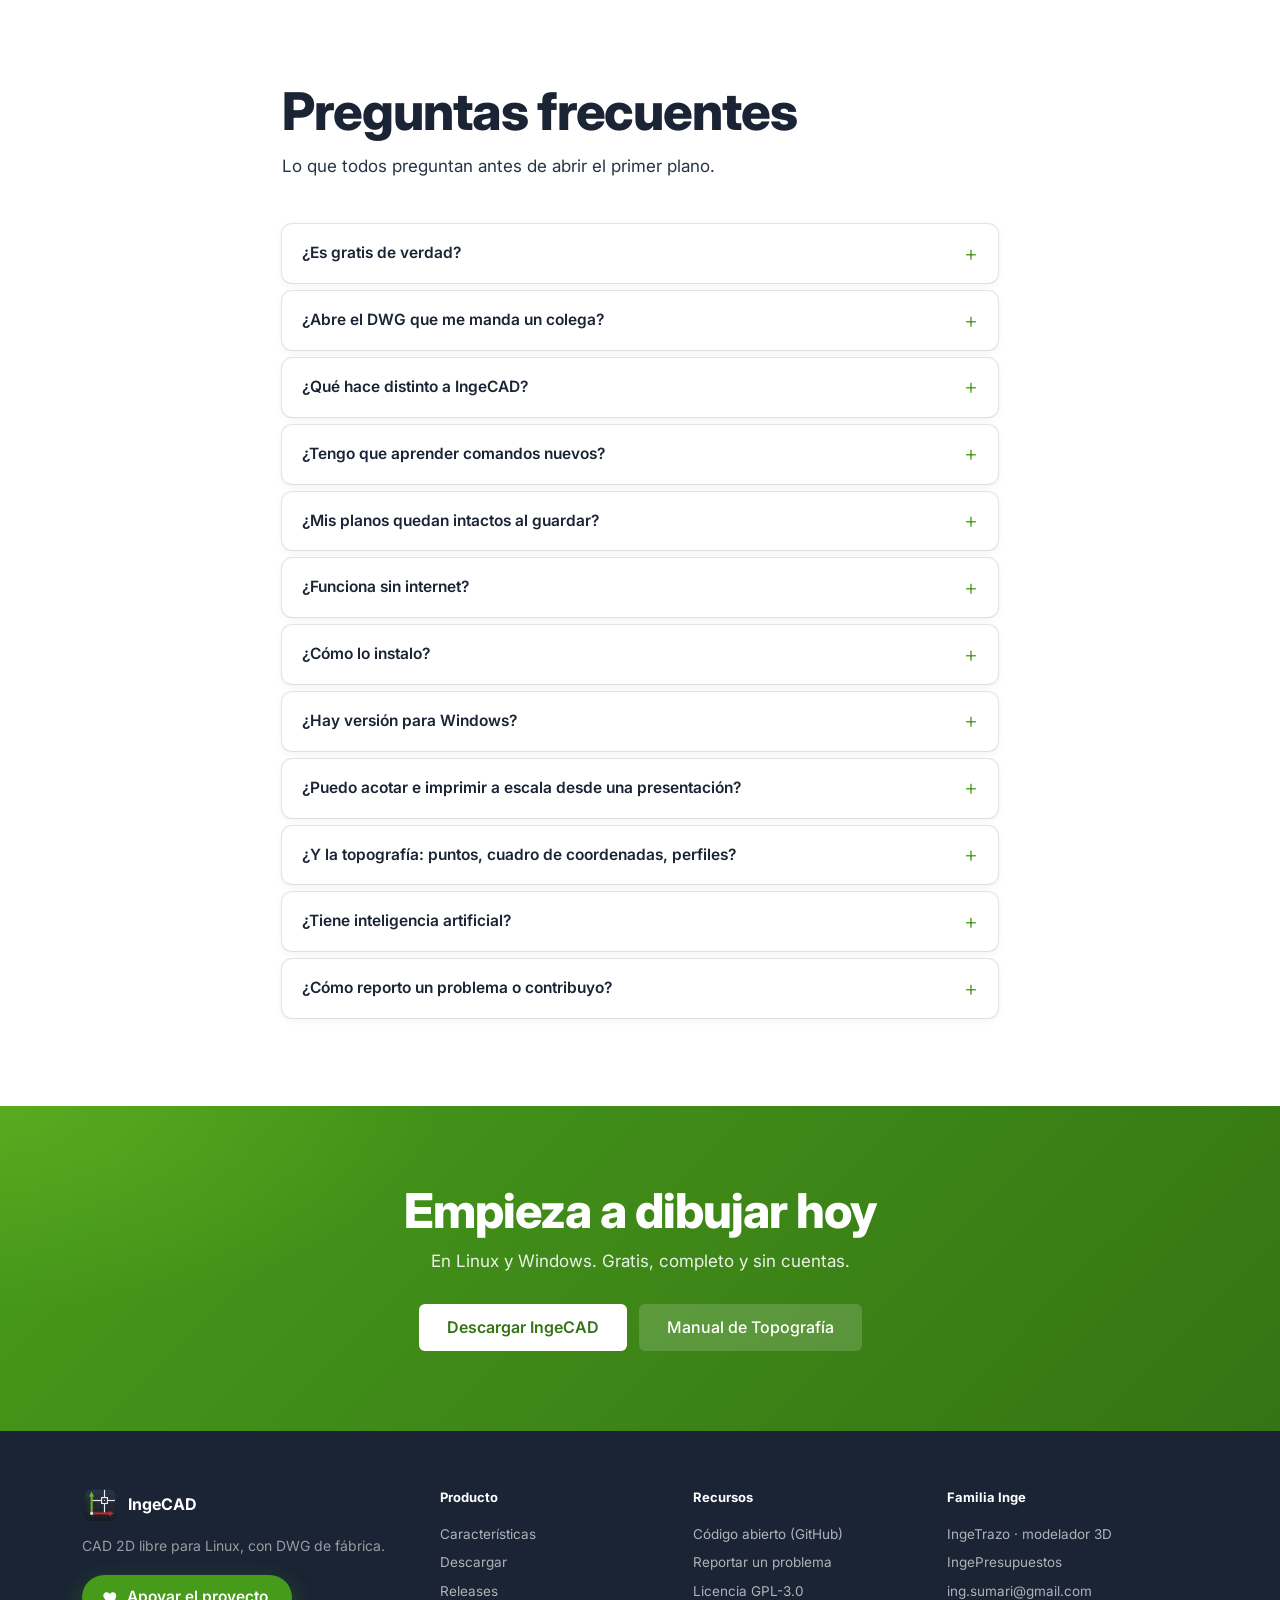
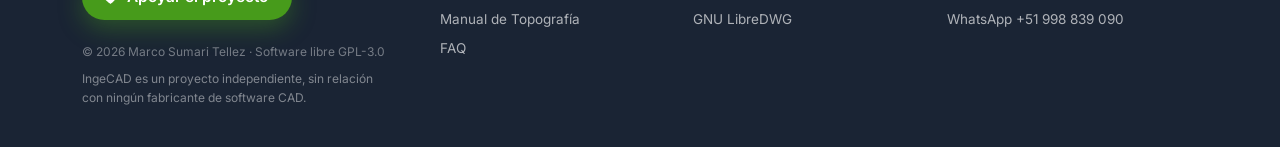
==== commit 0aa0eaef: "site: the IngeTrazo layout in IngeCAD's lime The home page now follows ingetrazo.com section by sect" ====
--- a/index.html
+++ b/index.html
@@ -7,7 +7,7 @@
 
   <title>IngeCAD · CAD 2D libre para Linux, con el espíritu del CAD clásico</title>
 
-  <meta name="description" content="CAD 2D libre con el espíritu del CAD clásico: abre DWG y DXF sin conversores, dibuja con la línea de comandos y los aliases que ya conoces, imprime a escala exacta, y suma topografía y terreno como complementos. Nativo en Linux, sin ribbon. Código abierto GPL-3.0.">
+  <meta name="description" content="CAD 2D libre con el espíritu del CAD clásico: abre DWG y DXF sin conversores, dibuja con la línea de comandos y los aliases que ya conoces, imprime a escala exacta, y suma topografía y terreno como complementos. Nativo en Linux, también en Windows, sin ribbon. Código abierto GPL-3.0.">
   <meta name="keywords" content="CAD 2D libre, abrir DWG en Linux, CAD software libre, DWG DXF Linux, LibreDWG, CAD ingeniería civil, dibujo técnico Linux, topografía Linux, curvas de nivel, cuadro de coordenadas, memoria descriptiva, KML Google Earth, código abierto, GPL">
   <meta name="author" content="Ing. Marco Sumari">
 
@@ -15,7 +15,7 @@
 
   <meta property="og:site_name" content="IngeCAD">
   <meta property="og:title" content="IngeCAD · CAD 2D libre para Linux, con el espíritu del CAD clásico">
-  <meta property="og:description" content="Abre DWG y DXF sin conversores, dibuja con los aliases de comandos que ya conoces, imprime a escala exacta. Libre y de código abierto (GPL-3.0). Nativo en Linux.">
+  <meta property="og:description" content="Abre DWG y DXF sin conversores, dibuja con los aliases de comandos que ya conoces, imprime a escala exacta. Libre y de código abierto (GPL-3.0). Nativo en Linux, también en Windows.">
   <meta property="og:image" content="https://ingecad.org/images/og-banner.jpg">
   <meta property="og:image:width" content="1200">
   <meta property="og:image:height" content="630">
@@ -45,8 +45,11 @@
     "name": "IngeCAD",
     "operatingSystem": "Linux, Windows",
     "applicationCategory": "DesignApplication",
-    "description": "CAD 2D libre con la interfaz clásica de menús, barras y línea de comandos, orientado al ingeniero civil: abre y guarda DWG y DXF de forma fiel (GNU LibreDWG incluido), línea de comandos con los aliases de comandos clásicos, referencias a objetos con sus marcadores, capas, bloques, sombreados, la familia completa de cotas con su administrador de estilos, presentaciones con ventanas gráficas a escala, y salida a PDF y PNG a escala exacta. Nativo en Linux y Wayland, sin ribbon. Código abierto bajo GPL-3.0., y complementos de topografía (puntos, cuadro de datos técnicos, curvas de nivel, perfiles, movimiento de tierras, memoria descriptiva) y de terreno (georreferenciación UTM, cotas de un modelo de elevación global, imagen satelital y KML de Google Earth)",
+    "description": "CAD 2D libre con la interfaz clásica de menús, barras y línea de comandos, orientado al ingeniero civil: abre y guarda DWG y DXF de forma fiel (GNU LibreDWG incluido), línea de comandos con los aliases de comandos clásicos, referencias a objetos con sus marcadores, capas y grupos de capas, bloques, sombreados, la familia completa de cotas con su administrador de estilos, presentaciones con ventanas gráficas a escala, y salida a PDF y PNG a escala exacta. Complementos de topografía (puntos, cuadro de datos técnicos, curvas de nivel, perfiles, movimiento de tierras, memoria descriptiva) y de terreno (georreferenciación UTM, cotas de un modelo de elevación global, imagen satelital y KML de Google Earth), y un asistente de IA opcional, apagado de fábrica. Nativo en Linux y Wayland, también en Windows, sin ribbon. Código abierto bajo GPL-3.0.",
     "url": "https://ingecad.org/",
+    "softwareVersion": "0.6.9",
+    "downloadUrl": "https://github.com/ingelibre/ingecad/releases/latest",
+    "screenshot": "https://ingecad.org/images/screenshots/principal.jpeg",
     "image": "https://ingecad.org/images/logo.png",
     "author": {
       "@type": "Person",
@@ -55,7 +58,6 @@
     },
     "inLanguage": "es",
     "license": "https://www.gnu.org/licenses/gpl-3.0.html",
-    "softwareVersion": "0.6.9",
     "offers": {
       "@type": "Offer",
       "price": "0",
@@ -75,7 +77,7 @@
         "name": "¿Es gratis de verdad?",
         "acceptedAnswer": {
           "@type": "Answer",
-          "text": "Sí. IngeCAD es software libre bajo licencia GPL-3.0: gratis hoy y para siempre, con el código fuente publicado en GitHub. Sin cuentas, sin suscripciones, sin funciones bloqueadas."
+          "text": "Sí. IngeCAD es software libre bajo GPL-3.0: gratis hoy y para siempre, con el código fuente publicado en GitHub. Sin cuentas, sin suscripciones, sin funciones bloqueadas."
         }
       },
       {
@@ -83,7 +85,7 @@
         "name": "¿Abre el DWG que me manda un colega?",
         "acceptedAnswer": {
           "@type": "Answer",
-          "text": "Sí, con doble clic y sin pasos intermedios: IngeCAD trae GNU LibreDWG incluido y convierte el DWG por dentro, sin ver nunca el DXF. Lee DWG hasta la versión 2018 y guarda DWG r2000, que abre cualquier CAD desde el año 2000."
+          "text": "Sí, con doble clic y sin pasos intermedios: IngeCAD trae GNU LibreDWG incluido y convierte el DWG por dentro, sin que veas nunca el DXF. Lee DWG hasta la versión 2018 y guarda DWG r2000, que abre cualquier CAD desde el año 2000."
         }
       },
       {
@@ -99,7 +101,7 @@
         "name": "¿Tengo que aprender comandos nuevos?",
         "acceptedAnswer": {
           "@type": "Answer",
-          "text": "No. IngeCAD usa los aliases de comandos que ya conoces: L, C, A, PL, REC, POL, E, M, CO, RO, O, TR, EX, MI, SC, B, I, H, LA, Z. Espacio y Enter ejecutan, Enter en vacío repite el último comando, Esc cancela. Puedes escribir coordenadas absolutas (10,5), relativas (@10,5) o polares (@10<45)."
+          "text": "No. IngeCAD usa los aliases de comandos que ya conoces: L, C, A, PL, REC, POL, E, M, CO, RO, O, TR, EX, MI, SC, B, I, H, LA, Z. Espacio y Enter ejecutan, Enter en vacío repite el último comando, Esc cancela. Puedes escribir coordenadas absolutas 10,5, relativas @10,5 o polares @10<45."
         }
       },
       {
@@ -107,7 +109,7 @@
         "name": "¿Mis planos quedan intactos al guardar?",
         "acceptedAnswer": {
           "@type": "Answer",
-          "text": "Esa es la promesa central. El modelo de IngeCAD ES la base de datos del DXF, así que todo lo que el programa no entiende (objetos propietarios de otros programas, XDATA, diccionarios, sólidos 3D) se conserva intacto al reescribir el archivo. Y como guarda DWG r2000, el plano vuelve en un formato que abre cualquier CAD compatible con DWG desde el año 2000."
+          "text": "Esa es la promesa central. El modelo de IngeCAD es la base de datos del DXF, así que todo lo que el programa no entiende (objetos propietarios de otros programas, XDATA, diccionarios, sólidos 3D) se conserva intacto al reescribir el archivo. Los acentos también: las capas CAÑERÍAS y DESAGÜE, las cotas en m² y los textos con Ñ vuelven tal cual. Y como guarda DWG r2000, el plano vuelve en un formato que abre cualquier CAD compatible con DWG desde el año 2000."
         }
       },
       {
@@ -115,7 +117,7 @@
         "name": "¿Funciona sin internet?",
         "acceptedAnswer": {
           "@type": "Answer",
-          "text": "Sí, todo. IngeCAD no consulta ningún servidor: no tiene cuentas, ni nube, ni telemetría. Tus planos viven en tu PC."
+          "text": "Sí. Todo el CAD funciona sin conexión: no tiene cuentas, ni nube, ni telemetría, y tus planos viven en tu PC. Solo se conecta cuando tú se lo pides: el complemento Terreno, al traer la imagen satelital o las cotas del modelo de elevación, y el asistente de IA, si lo enciendes con un proveedor en la nube."
         }
       },
       {
@@ -123,7 +125,7 @@
         "name": "¿Cómo lo instalo?",
         "acceptedAnswer": {
           "@type": "Answer",
-          "text": "La vía fácil es el Flatpak: un clic en el enlace de la sección Descargar, tu centro de software lo instala y las actualizaciones llegan solas. También está el AppImage (dale permiso de ejecución y listo, no instala nada) y el tar.gz si tu distro no trae FUSE. Todos traen lo mismo: Python, Qt y los conversores de DWG viajan dentro."
+          "text": "La vía fácil es el Flatpak: un clic en el enlace de la sección Descargar, tu centro de software lo instala y las actualizaciones llegan solas. También está el AppImage (dale permiso de ejecución y listo: no instala nada en el sistema), el tar.gz si tu distro no trae FUSE —lo descomprimes donde quieras y ejecutas ingecad— y el archivo .snap. Todos traen lo mismo: Python, Qt y los conversores de DWG viajan dentro. Si algo no funciona, ejecuta --check y te dice qué le falta."
         }
       },
       {
@@ -131,7 +133,7 @@
         "name": "¿Hay versión para Windows?",
         "acceptedAnswer": {
           "@type": "Answer",
-          "text": "Sí, desde la versión 0.6.6: un instalador (menú Inicio, «Abrir con» para .dwg y .dxf, desinstalador) y un zip portable que corre sin instalar, con el mismo LibreDWG que en Linux. El instalador todavía no está firmado, así que la primera vez Windows SmartScreen avisa que protegió tu PC: «Más información» y «Ejecutar de todas formas»."
+          "text": "Sí, desde la versión 0.6.6: un instalador (menú Inicio, «Abrir con» para .dwg y .dxf, desinstalador) y un zip portable que corre sin instalar, con el mismo LibreDWG que en Linux. El instalador todavía no está firmado, así que la primera vez Windows SmartScreen avisa que protegió tu PC: Más información ▸ Ejecutar de todas formas."
         }
       },
       {
@@ -147,7 +149,15 @@
         "name": "¿Y la topografía: puntos, cuadro de coordenadas, perfiles?",
         "acceptedAnswer": {
           "@type": "Answer",
-          "text": "Ya está, desde la v0.6, como complemento Topografía: importa el CSV del topógrafo con cotas, arma el cuadro de datos técnicos (Este/Norte, lados, rumbos, área y perímetro), triangula, traza curvas de nivel, perfiles, secciones y movimiento de tierras, y redacta la memoria descriptiva. Y el complemento Terreno georreferencia el plano, trae cotas de un DEM global y la imagen satelital, y va y vuelve de Google Earth por KML/KMZ. Todo lo que dibujan es DXF plano que abre cualquier CAD."
+          "text": "Ya está, desde la v0.6, como complemento Topografía: importa el CSV del topógrafo con cotas, arma el cuadro de datos técnicos (Este/Norte, lados, rumbos, área y perímetro), triangula, traza curvas de nivel, perfiles, secciones y movimiento de tierras, y redacta la memoria descriptiva. Y el complemento Terreno georreferencia el plano, trae cotas de un modelo de elevación global y la imagen satelital, y va y vuelve de Google Earth por KML/KMZ. Todo lo que dibujan es DXF plano que abre cualquier CAD. El paso a paso está en el manual de Topografía."
+        }
+      },
+      {
+        "@type": "Question",
+        "name": "¿Tiene inteligencia artificial?",
+        "acceptedAnswer": {
+          "@type": "Answer",
+          "text": "Sí, y viene apagada. Si la enciendes en Herramientas ▸ Opciones, una pestaña de la barra lateral habla con el modelo que elijas (en la nube con tu propia clave, o uno local) y trabaja con los mismos comandos que tú escribes: cada paso queda en el historial y una sola U deshace todo su turno. Con ingecad --mcp, un asistente de escritorio o un editor de código puede manejar el dibujo abierto. Sin IA, IngeCAD funciona igual."
         }
       },
       {
@@ -155,7 +165,7 @@
         "name": "¿Cómo reporto un problema o contribuyo?",
         "acceptedAnswer": {
           "@type": "Answer",
-          "text": "El proyecto vive en GitHub: abre un issue con tu plano de ejemplo, propón mejoras o envía código. Si un DWG no abre bien, ese archivo es lo más valioso que puedes aportar — varios arreglos de esta versión salieron justamente de planos reales que fallaban."
+          "text": "El proyecto vive en GitHub: abre un issue con tu plano de ejemplo, propón mejoras o envía código. Si un DWG no abre bien, ese archivo es lo más valioso que puedes aportar: muchos arreglos salieron justamente de planos reales que fallaban, y decenas ya son parches aceptados en GNU LibreDWG."
         }
       }
     ]
@@ -163,6 +173,12 @@
   </script>
 </head>
 <body>
+
+  <!-- ============ AVISO DE NUEVA VERSIÓN ============ -->
+  <div class="announce" id="announce">
+    <p><strong>Nuevo:</strong> IngeCAD <span id="announce-version">v0.6.9</span> ya disponible — <a href="https://github.com/ingelibre/ingecad/releases/latest" target="_blank" rel="noopener">ver novedades →</a></p>
+    <button type="button" class="announce-close" aria-label="Cerrar aviso">×</button>
+  </div>
 
   <!-- ============ HEADER ============ -->
   <header class="nav">
@@ -187,26 +203,55 @@
 
   <!-- ============ HERO ============ -->
   <section class="hero">
-    <div class="container hero-center">
-      <h1>El CAD 2D libre<br>con el espíritu del CAD clásico</h1>
-      <p class="hero-sub">Abre DWG y DXF sin conversores. Los mismos comandos y aliases que ya conoces.<br>Nativo en Linux. Código abierto.</p>
+    <div class="hero-center">
+      <span class="hero-badge">Software libre · GPL-3.0</span>
+      <h1>El CAD 2D libre con el espíritu del <span class="grad-text">CAD clásico</span>.</h1>
+      <p class="hero-lead">Abre DWG y DXF sin conversores y dibuja con los comandos y aliases que ya conoces.</p>
+      <p class="hero-name"><strong>Nativo en Linux</strong>, también en Windows · Última versión: <span id="latest-version">v0.6.9</span></p>
       <div class="hero-ctas">
-        <a href="#descargar" class="btn btn-primary btn-lg">Descargar IngeCAD gratis</a>
-        <span class="hero-version">Última versión: <span id="latest-version">v0.6.9</span></span>
+        <a href="#descargar" class="btn btn-primary btn-lg" id="hero-dl">Descargar IngeCAD</a>
+        <a href="https://github.com/ingelibre/ingecad" class="btn btn-ghost btn-lg" target="_blank" rel="noopener">Ver el código</a>
       </div>
     </div>
     <div class="hero-screenshot-wrap">
-      <img class="hero-img" src="images/screenshots/principal.jpeg"
+      <img class="hero-img zoomable" src="images/screenshots/principal.jpeg"
            alt="IngeCAD con un plano de estructuras abierto: el detalle de un tijeral con sus nudos numerados y acotados, la barra de propiedades con capa, color y grosor, y el administrador de capas"
            width="1600" height="1005" loading="eager" fetchpriority="high">
     </div>
   </section>
 
+  <!-- ============ CIFRAS ============ -->
+  <!-- descargas y estrellas: script.js las lee en vivo de la API de GitHub;
+       el HTML trae lo medido el 2026-10-29 (6 320 descargas, 129 estrellas). -->
+  <section class="stats" aria-label="IngeCAD en cifras">
+    <div class="container stats-row">
+      <div class="stat"><strong data-stat="downloads">6.300+</strong><span>descargas</span></div>
+      <div class="stat"><strong data-stat="stars">129</strong><span>estrellas en GitHub</span></div>
+      <div class="stat"><strong>DWG · DXF</strong><span>abre y guarda</span></div>
+      <div class="stat"><strong>7</strong><span>idiomas de interfaz</span></div>
+      <div class="stat"><strong>2</strong><span>Linux · Windows</span></div>
+      <div class="stat"><strong>GPL-3.0</strong><span>libre para siempre</span></div>
+    </div>
+  </section>
+
+  <!-- ============ 3 PASOS ============ -->
+  <section class="steps" aria-label="Cómo funciona">
+    <div class="container">
+      <h2>Del DWG al plano impreso en 3 pasos</h2>
+      <ol class="steps-row">
+        <li class="step"><span class="step-n">1</span><h3>Abre</h3><p>Doble clic en el DWG o DXF que te mandaron: se abre tal cual, sin conversores ni archivos intermedios.</p></li>
+        <li class="step"><span class="step-n">2</span><h3>Dibuja</h3><p>Escribe <code>L</code>, <code>PL</code> o <code>TR</code> en la línea de comandos, con referencias a objetos y coordenadas por teclado.</p></li>
+        <li class="step"><span class="step-n">3</span><h3>Imprime</h3><p>Arma la lámina en una presentación y sácala a PDF a escala exacta, o guárdala en DWG para tu colega.</p></li>
+      </ol>
+    </div>
+  </section>
+
   <!-- ============ FEATURES ============ -->
   <div id="features">
+    <div class="container features-head"><h2>Todo lo que necesitas para dibujar, acotar e imprimir</h2></div>
 
     <!-- ── 1. DWG de fábrica — rojo suave (eje X del icono) ── -->
-    <section class="feat feat-terra reveal">
+    <section class="feat feat-dwg reveal">
       <div class="container feat-row">
         <div class="feat-text">
           <h2>Abre tus archivos sin conversores</h2>
@@ -216,6 +261,7 @@
             <li><strong>DXF nativo</strong> de ida y vuelta, en cualquier versión</li>
             <li><strong>Bloques anidados, MTEXT con formato, sombreados, cotas</strong> se dibujan como los guardó el archivo</li>
             <li><strong>Planos grandes</strong> — encuadre y zoom fluidos con decenas de miles de entidades</li>
+            <li><strong>Varios dibujos abiertos</strong> en pestañas de la misma ventana, con copiar y pegar entre ellos</li>
           </ul>
           <p class="feat-muted">En la captura: la planta de una vivienda guardada en DWG versión 2018, con su mobiliario, cotas y capas.</p>
         </div>
@@ -226,8 +272,8 @@
       </div>
     </section>
 
-    <!-- ── 2. La tesis: fidelidad del archivo — gradiente lime ── -->
-    <section class="feat feat-bim reveal">
+    <!-- ── 2. La tesis: fidelidad del archivo — degradado lime ── -->
+    <section class="feat feat-fidelity reveal">
       <div class="container feat-row feat-reverse">
         <div class="feat-text">
           <h2>Tu plano lo abre cualquier CAD</h2>
@@ -235,7 +281,7 @@
           <ul class="feat-list">
             <li><strong>Guarda DWG r2000</strong> — el formato que lee cualquier CAD desde el año 2000</li>
             <li><strong>Objetos propietarios de otros programas, XDATA, diccionarios, sólidos 3D</strong> — se conservan tal cual, aunque IngeCAD no los dibuje</li>
-            <li><strong>Sistemas de coordenadas UTM</strong> en float64 — un Este de 500 000 no pierde precisión</li>
+            <li><strong>Coordenadas UTM</strong> en doble precisión — un Este de 500 000 no pierde precisión</li>
             <li><strong>Verificación al guardar</strong> — relee el DWG que acaba de escribir y avisa si algo se perdió</li>
           </ul>
           <p class="feat-muted-light">Trabajar sobre el plano de otro no debería degradarlo, y devolverlo tampoco debería obligar a nadie a cambiar de programa.</p>
@@ -248,16 +294,16 @@
     </section>
 
     <!-- ── 3. La línea de comandos ── -->
-    <section class="feat reveal">
+    <section class="feat feat-plain reveal">
       <div class="container feat-row">
         <div class="feat-text">
           <h2>Escribe <code>L</code> y dibuja una línea</h2>
           <p>La memoria muscular de años no se tira. La línea de comandos está abajo, donde siempre, y responde a los aliases de comandos que ya conoces.</p>
           <ul class="feat-list">
-            <li><strong>L, C, A, PL, REC, POL, E, M, CO, RO, O, TR, EX, MI, SC, B, I, H, LA, Z</strong></li>
+            <li><strong>L, C, A, PL, REC, POL, E, M, CO, RO, O, TR, EX, MI, SC, B, I, H, LA, Z</strong> — y tus propios aliases en el archivo <code>.pgp</code> de siempre</li>
             <li><strong>Espacio y Enter ejecutan</strong>; Enter en vacío repite el último comando; Esc cancela</li>
-            <li><strong>Coordenadas por teclado</strong> — absolutas <code>10,5</code>, relativas <code>@10,5</code>, polares <code>@10&lt;45</code></li>
-            <li><strong>Selección ventana y cruce</strong> con sus colores de siempre (azul la ventana, verde el cruce), REFENT con sus marcadores</li>
+            <li><strong>Coordenadas por teclado</strong> — absolutas <code>10,5</code>, relativas <code>@10,5</code>, polares <code>@10&lt;45</code>, y con cuentas: <code>43.3/3</code>, <code>@20*2&lt;45</code></li>
+            <li><strong>Selección ventana y cruce</strong> con sus colores de siempre, referencias a objetos con sus marcadores, ORTO, POLAR y rastreo</li>
           </ul>
           <p class="feat-muted">Interfaz clásica anterior al ribbon: barra de menús, barras de herramientas acoplables, ventana de comandos y barra de estado. El ribbon no existe ni va a existir.</p>
         </div>
@@ -268,8 +314,8 @@
       </div>
     </section>
 
-    <!-- ── 4. Presentaciones y acotado (v0.2) ── -->
-    <section class="feat feat-alt reveal">
+    <!-- ── 4. Presentaciones y acotado ── -->
+    <section class="feat feat-plain reveal">
       <div class="container feat-row feat-reverse">
         <div class="feat-text">
           <h2>Acota y arma la lámina</h2>
@@ -291,7 +337,7 @@
     </section>
 
     <!-- ── 5. Dibujo, edición y salida ── -->
-    <section class="feat reveal">
+    <section class="feat feat-plain reveal">
       <div class="container feat-row">
         <div class="feat-text">
           <h2>Lo que usas todos los días</h2>
@@ -299,10 +345,10 @@
           <ul class="feat-list">
             <li><strong>Dibujo</strong> — líneas, círculos, arcos, polilíneas, rectángulos, polígonos, elipses, splines, tablas, texto, sombreados, líneas auxiliares, dividir y graduar, nube de revisión</li>
             <li><strong>Edición</strong> — BORRAR, DESPLAZA, COPIA, GIRA, ESCALA, SIMETRÍA, EQUIDISTANCIA, RECORTA, ALARGA, EMPALME, DESCOMPONER, pinzamientos</li>
-            <li><strong>Organización</strong> — administrador de capas, propiedades, estilos de texto y cota, bloques, orden de visualización y herramientas de capa</li>
-            <li><strong>Referencias</strong> — imágenes (PNG, JPEG, TIFF…) y páginas de PDF para calcar encima, con brillo, contraste y transparencia</li>
+            <li><strong>Organización</strong> — administrador de capas, propiedades, estilos de texto y cota, bloques con atributos, orden de visualización y herramientas de capa</li>
+            <li><strong>Referencias</strong> — dibujos externos, imágenes (PNG, JPEG, TIFF…) y páginas de PDF para calcar encima, con brillo, contraste y transparencia</li>
             <li><strong>Selección y búsqueda</strong> — menú del botón derecho clásico, aislar objetos, seleccionar similares, selección rápida por propiedades, grupos, buscar y reemplazar textos, calculadora</li>
-            <li><strong>Salida</strong> — imprime o exporta PDF y PNG <strong>a escala exacta</strong>, verificable con regla</li>
+            <li><strong>Salida</strong> — imprime o exporta PDF y PNG <strong>a escala exacta</strong>, verificable con regla, y varias presentaciones en un solo PDF</li>
           </ul>
           <p class="feat-muted">Cada comando con sus opciones de siempre: el arco por sus once formas, el círculo por 2P, 3P o TTR, el rectángulo con chaflán o empalme. Deshacer y rehacer de todo, y portapapeles.</p>
         </div>
@@ -313,7 +359,7 @@
       </div>
     </section>
 
-    <!-- ── 6. Topografía (complemento, v0.6) ── -->
+    <!-- ── 6. Topografía (complemento) — lime suave ── -->
     <section class="feat feat-alt reveal">
       <div class="container feat-row feat-reverse">
         <div class="feat-text">
@@ -328,6 +374,7 @@
             <li><strong>Plataformas</strong> — cota y pendiente, taludes con bermas hasta la línea cero, y el volumen exacto entre dos superficies</li>
           </ul>
           <p class="feat-muted">En la captura: un levantamiento de prueba de 96 puntos en coordenadas UTM de Arequipa. El cuadro y el área —1&nbsp;523,77 m² y 156,70 m— los calculó IngeCAD del lindero dibujado sobre los puntos, y las curvas van cada 0,25 m.</p>
+          <p><a class="feat-link" href="/manual-topografia">Manual del complemento, comando por comando →</a></p>
         </div>
         <figure class="feat-img">
           <img class="zoomable" src="images/screenshots/topografia.jpeg"
@@ -336,14 +383,14 @@
       </div>
     </section>
 
-    <!-- ── 7. Terreno y Google Earth (complemento, v0.6) ── -->
-    <section class="feat reveal">
+    <!-- ── 7. Terreno y Google Earth (complemento) ── -->
+    <section class="feat feat-plain reveal">
       <div class="container feat-row">
         <div class="feat-text">
           <h2>El terreno debajo de tu plano</h2>
           <p>El segundo complemento pone el mundo real bajo el dibujo: le dices en qué zona UTM y con qué datum trabajas, y desde ahí IngeCAD sabe dónde está cada punto del plano sobre la Tierra.</p>
           <ul class="feat-list">
-            <li><strong>Georreferencia</strong> — zona UTM y hemisferio, datum <strong>WGS84</strong> o <strong>PSAD56</strong> para los planos antiguos del Perú; se guarda en el dibujo y se lee al abrirlo</li>
+            <li><strong>Georreferencia</strong> — zona UTM y hemisferio, datum <strong>WGS84</strong> o <strong>PSAD56</strong> para los planos antiguos del Perú, o cualquier sistema proyectado por su código EPSG; se guarda en el dibujo y se lee al abrirlo</li>
             <li><strong>Coordenadas geográficas</strong> — lee la latitud y longitud de cualquier punto, o tecléalas en decimales o en grados-minutos-segundos y marca el punto</li>
             <li><strong>Cotas sin levantamiento</strong> — una malla de puntos con la cota de un modelo de elevación global, lista para triangular y sacar curvas, y el perfil de un eje sin haber ido al campo</li>
             <li><strong>Imagen satelital</strong> — la foto aérea bajo el plano, remuestreada a tus coordenadas para que caiga donde debe, guardada junto al dibujo y con su atribución escrita en el plano</li>
@@ -353,8 +400,62 @@
         </div>
         <figure class="feat-img">
           <img class="zoomable" src="images/screenshots/terreno.jpeg"
-               alt="La imagen satelital de Esri bajo un levantamiento topográfico en IngeCAD, con el lindero y los puntos con cota dibujados encima y la atribución de la fuente escrita en el plano" width="1600" height="1005" loading="lazy">
+               alt="La imagen satelital bajo un levantamiento topográfico en IngeCAD, con el lindero y los puntos con cota dibujados encima y la atribución de la fuente escrita en el plano" width="1600" height="1005" loading="lazy">
         </figure>
+      </div>
+    </section>
+
+    <!-- ── Y además: IA, grupos de capas, complementos ── -->
+    <section class="feat feat-plain more reveal">
+      <div class="container">
+        <h2 class="more-title">Y además</h2>
+        <div class="more-grid">
+          <article class="more-card">
+            <div class="more-icon" aria-hidden="true">
+              <svg viewBox="0 0 24 24" fill="none" stroke="currentColor" stroke-width="1.6" stroke-linecap="round" stroke-linejoin="round"><path d="M4 5h16v11H9l-5 4V5z"/><path d="M12 8.2l.9 1.9 1.9.9-1.9.9-.9 1.9-.9-1.9-1.9-.9 1.9-.9z"/></svg>
+            </div>
+            <div class="more-body">
+              <h3>Un asistente de IA, apagado de fábrica</h3>
+              <p>Si lo enciendes, una pestaña de la barra lateral dibuja, consulta y edita con <strong>los mismos comandos que tú escribes</strong>: cada paso queda en el historial como <code>AI: …</code> y una sola <code>U</code> deshace todo lo que hizo.</p>
+              <ul class="feat-list">
+                <li><strong>El modelo que elijas</strong> — proveedores en la nube con tu propia clave, o uno local en tu máquina</li>
+                <li><strong>Pregunta antes</strong> de borrar muchos objetos, sobrescribir un archivo o abrir otro</li>
+                <li><strong>Puente MCP</strong> — <code>ingecad --mcp</code> deja que un asistente de escritorio o un editor de código maneje el dibujo abierto, por un canal local con su propia contraseña</li>
+                <li><strong>Las claves en el llavero del sistema</strong>, nunca en los ajustes ni en el dibujo; con los dos interruptores apagados no se carga nada</li>
+              </ul>
+            </div>
+          </article>
+          <article class="more-card">
+            <div class="more-icon" aria-hidden="true">
+              <svg viewBox="0 0 24 24" fill="none" stroke="currentColor" stroke-width="1.6" stroke-linecap="round" stroke-linejoin="round"><path d="M12 3l9 4.5-9 4.5-9-4.5z"/><path d="M3 12l9 4.5 9-4.5"/><path d="M3 16.5L12 21l9-4.5"/></svg>
+            </div>
+            <div class="more-body">
+              <h3>Grupos de capas, como en el plano del colega</h3>
+              <p>Los <strong>grupos de capas y filtros por propiedades</strong> que trae un dibujo se ven como un árbol en la pestaña Capas, sobre la tabla de siempre.</p>
+              <ul class="feat-list">
+                <li><strong>Todo el grupo a la vez</strong> — con el botón derecho lo apagas o enciendes, lo congelas o lo bloqueas</li>
+                <li><strong>Crea y ordena</strong> — grupo nuevo, arrastra capas a un grupo, renombra o quita, y cada cambio se deshace</li>
+                <li><strong>Guardar como DWG conserva los grupos</strong> y sus capas</li>
+                <li><strong>La tabla clásica</strong> — estado, encendida, congelada, bloqueada, color, tipo y grosor de línea, impresión y descripción, con búsqueda en vivo</li>
+              </ul>
+            </div>
+          </article>
+          <article class="more-card">
+            <div class="more-icon" aria-hidden="true">
+              <svg viewBox="0 0 24 24" fill="none" stroke="currentColor" stroke-width="1.6" stroke-linecap="round" stroke-linejoin="round"><path d="M9 2v5M15 2v5"/><path d="M6 7h12v4a6 6 0 0 1-12 0V7z"/><path d="M12 17v5"/></svg>
+            </div>
+            <div class="more-body">
+              <h3>Crece por complementos y scripts</h3>
+              <p>El núcleo es un CAD 2D completo; cada disciplina llega como un <strong>complemento</strong> que se enciende y se apaga en <em>Herramientas ▸ Complementos</em>, y al apagarlo no deja rastro.</p>
+              <ul class="feat-list">
+                <li><strong>Topografía y Terreno</strong> vienen incluidos, con su menú y su barra propios</li>
+                <li><strong>Scripts en Python</strong> — <code>APPLOAD</code> corre un archivo sobre los comandos de IngeCAD como un solo paso de deshacer</li>
+                <li><strong>Guiones <code>.scr</code></strong> con <code>SCRIPT</code>, para repetir una secuencia de comandos</li>
+                <li><strong>Escribe el tuyo</strong> — el contrato de un complemento está documentado en el repositorio</li>
+              </ul>
+            </div>
+          </article>
+        </div>
       </div>
     </section>
 
@@ -384,7 +485,7 @@
           </a>
           <span class="fam-tag">Presupuestos de obra</span>
           <h3>IngePresupuestos</h3>
-          <p>Presupuestos con análisis de costos unitarios, cronograma Gantt con ida y vuelta a MS Project, fórmula polinómica con índices INEI y trece reportes.</p>
+          <p>Presupuestos con análisis de costos unitarios, cronograma Gantt, fórmula polinómica con índices INEI y trece reportes.</p>
           <p class="fam-links">
             <a href="https://ingepresupuestos.com" target="_blank" rel="noopener">ingepresupuestos.com</a>
             <a href="https://github.com/ingelibre/ingepresupuestos" target="_blank" rel="noopener">Código en GitHub</a>
@@ -399,47 +500,96 @@
   <section class="impact">
     <h2>Libre y de código abierto.<br>Para siempre.</h2>
     <p>IngeCAD es software libre bajo GPL-3.0. Sin cuentas, sin nube, sin suscripciones, sin telemetría: tus planos viven en tu PC, en el formato abierto que ya usas. Hecho en el Perú para el ingeniero de toda Latinoamérica.</p>
+    <aside class="impact-card">
+      <p class="impact-card-q">Ayuda a que siga libre</p>
+      <p class="impact-card-sub">Cada aporte, por pequeño que sea, sostiene su desarrollo.</p>
+      <a class="btn btn-lg impact-card-btn" href="/apoyar">Apoyar el proyecto</a>
+      <ul class="pay-chips" aria-label="Medios de pago"><li>Yape</li><li>Plin</li><li>Liberapay</li><li>PayPal</li></ul>
+      <p class="impact-card-alt">¿Sin presupuesto? También ayuda contarle a un colega o dejar una estrella en <a href="https://github.com/ingelibre/ingecad" target="_blank" rel="noopener">GitHub</a>.</p>
+    </aside>
   </section>
 
   <!-- ============ DESCARGAR ============ -->
   <section id="descargar" class="download-section">
     <div class="container">
       <h2>Descarga IngeCAD</h2>
-      <p class="download-sub">Gratis y completo. Versión <span id="dl-version">0.6.9</span> — <span id="dl-date">octubre 2026</span>.</p>
+      <p class="download-sub">Gratis y completo. Versión <span id="dl-version">0.6.9</span> — <span id="dl-date">octubre de 2026</span>.</p>
       <div class="dl-row">
         <div class="dl-group">
           <span class="dl-group-label">Linux · x86_64</span>
           <div class="dl-group-cards">
-            <a class="dl-card dl-card-compact" id="dl-flatpak" href="https://downloads.ingecad.org/flatpak/ingecad.flatpakref">
+            <a class="dl-card dl-card-compact dl-card-main" id="dl-flatpak" href="https://downloads.ingecad.org/flatpak/ingecad.flatpakref">
               <svg width="26" height="26" viewBox="0 0 16 16" fill="currentColor" aria-hidden="true"><path d="M8 1 2 4.5v7L8 15l6-3.5v-7L8 1zm0 1.7 4.5 2.6L8 7.9 3.5 5.3 8 2.7zM3 6.6l4.5 2.6v4.4L3 11V6.6zm10 0V11l-4.5 2.6V9.2L13 6.6z"/></svg>
               <strong>Flatpak</strong>
               <span>un clic · se actualiza solo</span>
             </a>
             <a class="dl-card dl-card-compact" id="dl-appimage" href="https://github.com/ingelibre/ingecad/releases/latest" target="_blank" rel="noopener">
-              <svg width="26" height="26" viewBox="0 0 16 16" fill="currentColor" aria-hidden="true"><path d="M8 0C3.58 0 0 3.58 0 8c0 3.54 2.29 6.53 5.47 7.59.4.07.55-.17.55-.38 0-.19-.01-.82-.01-1.49-2.01.37-2.53-.49-2.69-.94-.09-.23-.48-.94-.82-1.13-.28-.15-.68-.52-.01-.53.63-.01 1.08.58 1.23.82.72 1.21 1.87.87 2.33.66.07-.52.28-.87.51-1.07-1.78-.2-3.64-.89-3.64-3.95 0-.87.31-1.59.82-2.15-.08-.2-.36-1.02.08-2.12 0 0 .67-.21 2.2.82.64-.18 1.32-.27 2-.27s1.36.09 2 .27c1.53-1.04 2.2-.82 2.2-.82.44 1.1.16 1.92.08 2.12.51.56.82 1.27.82 2.15 0 3.07-1.87 3.75-3.65 3.95.29.25.54.73.54 1.48 0 1.07-.01 1.93-.01 2.2 0 .21.15.46.55.38A8.01 8.01 0 0 0 16 8c0-4.42-3.58-8-8-8z"/></svg>
+              <svg width="26" height="26" viewBox="0 0 16 16" fill="currentColor" aria-hidden="true"><path d="M8 0 1 3.5v9L8 16l7-3.5v-9L8 0zm0 1.7 5 2.5-5 2.5-5-2.5 5-2.5zM2.5 5.6l4.75 2.4v5.9L2.5 11.5V5.6zm11 0v5.9l-4.75 2.4V8L13.5 5.6z"/></svg>
               <strong>AppImage</strong>
-              <span>no instala nada · 112 MB</span>
+              <span>no instala nada · 123 MB</span>
             </a>
             <a class="dl-card dl-card-compact" id="dl-tarball" href="https://github.com/ingelibre/ingecad/releases/latest" target="_blank" rel="noopener">
               <svg width="26" height="26" viewBox="0 0 16 16" fill="currentColor" aria-hidden="true"><path d="M2 3a1 1 0 0 1 1-1h4l1.5 1.5H13a1 1 0 0 1 1 1V12a1 1 0 0 1-1 1H3a1 1 0 0 1-1-1V3zm6 3v4.29L6.85 9.15l-.7.7L8.5 12.2l2.35-2.35-.7-.7L9 10.29V6H8z"/></svg>
               <strong>tar.gz</strong>
-              <span>sin FUSE · 123 MB</span>
+              <span>sin FUSE · 135 MB</span>
+            </a>
+            <a class="dl-card dl-card-compact" id="dl-snap" href="https://github.com/ingelibre/ingecad/releases/latest" target="_blank" rel="noopener">
+              <svg width="26" height="26" viewBox="0 0 16 16" fill="currentColor" aria-hidden="true"><path d="M2 4.5 8 1l6 3.5v7L8 15l-6-3.5v-7zm1.5.9v5.2L8 13.2l4.5-2.6V5.4L8 2.8 3.5 5.4zM6 6h4v4H6V6z"/></svg>
+              <strong>Snap</strong>
+              <span>archivo .snap · 161 MB</span>
             </a>
           </div>
-          <p class="dl-group-alt"><strong>Flatpak</strong> (recomendado): el enlace se abre en el centro de software de tu distro — Instalar, y listo. Las actualizaciones llegan solas con las del sistema. Si tu distro no trae Flatpak (Ubuntu): <code>sudo apt install flatpak gnome-software-plugin-flatpak</code> una única vez.</p>
-          <p class="dl-group-alt"><strong>AppImage</strong>: dale permiso de ejecución y ábrelo (o doble clic desde tu gestor de archivos):</p>
-          <div class="dl-code" id="dl-code-appimage">
-            <code>chmod +x IngeCAD-0.6.9-x86_64.AppImage
+          <div class="dl-howto">
+            <div class="dl-tabs" role="tablist" aria-label="Cómo instalar en Linux">
+              <span class="dl-tabs-label">Cómo instalar ▾</span>
+              <button type="button" role="tab" class="dl-tab" aria-selected="false" data-tab="flatpak">Flatpak <em>recomendado</em></button>
+              <button type="button" role="tab" class="dl-tab" aria-selected="false" data-tab="appimage">AppImage</button>
+              <button type="button" role="tab" class="dl-tab" aria-selected="false" data-tab="tarball">tar.gz</button>
+              <button type="button" role="tab" class="dl-tab" aria-selected="false" data-tab="snap">Snap</button>
+            </div>
+
+            <div class="dl-panel" role="tabpanel" data-panel="flatpak">
+              <p>Un clic en la tarjeta y el centro de software de tu distro lo instala; las actualizaciones llegan solas con las del sistema. Si tu distro no trae Flatpak (Ubuntu), una única vez: <code>sudo apt install flatpak gnome-software-plugin-flatpak</code>. O desde la terminal:</p>
+              <div class="dl-code" id="dl-code-flatpak">
+                <code>flatpak install --user https://downloads.ingecad.org/flatpak/ingecad.flatpakref
+flatpak run org.ingecad.IngeCAD</code>
+                <button class="dl-code-copy" type="button" data-copy="flatpak install --user https://downloads.ingecad.org/flatpak/ingecad.flatpakref && flatpak run org.ingecad.IngeCAD">Copiar</button>
+              </div>
+              <p class="dl-panel-small">Queda en tu menú de aplicaciones, con los <code>.dwg</code> y <code>.dxf</code> asociados.</p>
+            </div>
+
+            <div class="dl-panel" role="tabpanel" data-panel="appimage">
+              <p>No instala nada: dale permiso de ejecución y ábrelo (o doble clic desde tu gestor de archivos).</p>
+              <div class="dl-code" id="dl-code-appimage">
+                <code>chmod +x IngeCAD-0.6.9-x86_64.AppImage
 ./IngeCAD-0.6.9-x86_64.AppImage</code>
-            <button class="dl-code-copy" type="button" data-copy="chmod +x IngeCAD-0.6.9-x86_64.AppImage && ./IngeCAD-0.6.9-x86_64.AppImage">Copiar</button>
+                <button class="dl-code-copy" type="button" data-copy="chmod +x IngeCAD-0.6.9-x86_64.AppImage && ./IngeCAD-0.6.9-x86_64.AppImage">Copiar</button>
+              </div>
+              <p class="dl-panel-small">Necesita FUSE, que casi todas las distros traen. Si la tuya no, usa el tar.gz.</p>
+            </div>
+
+            <div class="dl-panel" role="tabpanel" data-panel="tarball">
+              <p>Para distros sin FUSE, o para instalarlo en <code>/opt</code>: descomprime y ejecuta.</p>
+              <div class="dl-code" id="dl-code-tarball">
+                <code>tar -xzf IngeCAD-0.6.9-linux-x86_64.tar.gz
+IngeCAD-0.6.9/ingecad</code>
+                <button class="dl-code-copy" type="button" data-copy="tar -xzf IngeCAD-0.6.9-linux-x86_64.tar.gz && IngeCAD-0.6.9/ingecad">Copiar</button>
+              </div>
+              <p class="dl-panel-small">Trae lo mismo que el AppImage: Python, Qt y los conversores de DWG viajan dentro.</p>
+            </div>
+
+            <div class="dl-panel" role="tabpanel" data-panel="snap">
+              <p>Todavía no está en la tienda de Snap: descarga el archivo e instálalo desde la carpeta donde quedó. <code>--dangerous</code> sólo dice que el paquete no viene firmado por la tienda.</p>
+              <div class="dl-code" id="dl-code-snap">
+                <code>sudo snap install --dangerous ingecad_0.6.9_amd64.snap
+ingecad</code>
+                <button class="dl-code-copy" type="button" data-copy="sudo snap install --dangerous ingecad_0.6.9_amd64.snap && ingecad">Copiar</button>
+              </div>
+              <p class="dl-panel-small">Así no se actualiza solo: para la versión siguiente, repite con el archivo nuevo.</p>
+            </div>
+
+            <p class="dl-howto-foot">Corren en Ubuntu 22.04 y posteriores. Si algo falla, ejecútalo con la opción <code>--check</code> y te dice qué falta (por ejemplo <code>flatpak run org.ingecad.IngeCAD --check</code>).</p>
           </div>
-          <p class="dl-group-alt"><strong>tar.gz</strong>: si tu distro no trae FUSE (lo único que un AppImage necesita), descomprime y ejecuta — sirve igual para instalarlo en <code>/opt</code>:</p>
-          <div class="dl-code" id="dl-code-tarball">
-            <code>tar -xzf IngeCAD-0.6.9-linux-x86_64.tar.gz
-IngeCAD-0.6.9/ingecad</code>
-            <button class="dl-code-copy" type="button" data-copy="tar -xzf IngeCAD-0.6.9-linux-x86_64.tar.gz && IngeCAD-0.6.9/ingecad">Copiar</button>
-          </div>
-          <p class="dl-group-alt">Los dos traen lo mismo: Python, Qt y los conversores de DWG viajan dentro. Corren en Ubuntu 22.04 y posteriores. Si algo falla, <code>--check</code> te dice qué falta.</p>
         </div>
 
         <div class="dl-divider"></div>
@@ -450,12 +600,12 @@
             <a class="dl-card dl-card-compact" id="dl-win-setup" href="https://github.com/ingelibre/ingecad/releases/latest" target="_blank" rel="noopener">
               <svg width="26" height="26" viewBox="0 0 16 16" fill="currentColor" aria-hidden="true"><path d="M0 2.3 6.5 1.4v6.1H0V2.3zm7.3-1L16 0v7.5H7.3V1.3zM0 8.4h6.5v6.2L0 13.7V8.4zm7.3 0H16V16l-8.7-1.2V8.4z"/></svg>
               <strong>Instalador</strong>
-              <span>menú Inicio · abre .dwg</span>
+              <span>menú Inicio · abre .dwg · 61 MB</span>
             </a>
             <a class="dl-card dl-card-compact" id="dl-win-zip" href="https://github.com/ingelibre/ingecad/releases/latest" target="_blank" rel="noopener">
-              <svg width="26" height="26" viewBox="0 0 16 16" fill="currentColor" aria-hidden="true"><path d="M2 3a1 1 0 0 1 1-1h4l1.5 1.5H13a1 1 0 0 1 1 1V12a1 1 0 0 1-1 1H3a1 1 0 0 1-1-1V3zm6 3v4.29L6.85 9.15l-.7.7L8.5 12.2l2.35-2.35-.7-.7L9 10.29V6H8z"/></svg>
+              <svg width="26" height="26" viewBox="0 0 16 16" fill="currentColor" aria-hidden="true"><path d="M4 0h5l4 4v11a1 1 0 0 1-1 1H4a1 1 0 0 1-1-1V1a1 1 0 0 1 1-1zm5 1v3h3L9 1z"/></svg>
               <strong>Zip portable</strong>
-              <span>sin instalar</span>
+              <span>sin instalar · 93 MB</span>
             </a>
           </div>
           <p class="dl-group-alt">El instalador todavía no está firmado: la primera vez Windows SmartScreen avisa que protegió tu PC. Pulsa <strong>Más información</strong> y luego <strong>Ejecutar de todas formas</strong>. El zip se descomprime donde quieras y se abre <code>ingecad\ingecad.exe</code>.</p>
@@ -465,13 +615,6 @@
 
         <div class="dl-group">
           <span class="dl-group-label">Desde el código fuente</span>
-          <div class="dl-group-cards">
-            <a class="dl-card dl-card-compact" href="https://github.com/ingelibre/ingecad" target="_blank" rel="noopener">
-              <svg width="26" height="26" viewBox="0 0 16 16" fill="currentColor" aria-hidden="true"><path d="M4 0h5l4 4v11a1 1 0 0 1-1 1H4a1 1 0 0 1-1-1V1a1 1 0 0 1 1-1zm5 1v3h3L9 1z"/></svg>
-              <strong>Ver en GitHub</strong>
-              <span>código + releases</span>
-            </a>
-          </div>
           <div class="dl-code">
             <code>git clone https://github.com/ingelibre/ingecad && cd ingecad
 python3 -m venv venv && venv/bin/pip install -r requirements.txt
@@ -485,6 +628,7 @@
   </section>
 
   <!-- ============ FAQ ============ -->
+  <!-- El JSON-LD FAQPage del <head> espeja estas preguntas y respuestas. -->
   <section id="faq" class="section">
     <div class="container container-narrow">
       <div class="section-head">
@@ -498,11 +642,11 @@
         </details>
         <details class="faq-item">
           <summary>¿Abre el DWG que me manda un colega?</summary>
-          <p>Sí, con doble clic y sin pasos intermedios: IngeCAD trae <strong>GNU LibreDWG</strong> incluido y convierte el DWG por dentro, sin ver nunca el DXF. Lee DWG hasta la <strong>versión 2018</strong> y guarda <strong>DWG r2000</strong>, que abre cualquier CAD desde el año 2000.</p>
+          <p>Sí, con doble clic y sin pasos intermedios: IngeCAD trae <strong>GNU LibreDWG</strong> incluido y convierte el DWG por dentro, sin que veas nunca el DXF. Lee DWG hasta la <strong>versión 2018</strong> y guarda <strong>DWG r2000</strong>, que abre cualquier CAD desde el año 2000.</p>
         </details>
         <details class="faq-item">
           <summary>¿Qué hace distinto a IngeCAD?</summary>
-          <p>IngeCAD es libre, corre <strong>nativo en Linux</strong> y tiene <strong>la interfaz clásica de los CAD</strong>: menús, barras y la línea de comandos abajo, con los aliases de comandos que ya conoces: escribes <code>L</code> y dibujas una línea.</p>
+          <p>IngeCAD es libre, corre <strong>nativo en Linux</strong> y tiene <strong>la interfaz clásica de los CAD</strong>: menús, barras y la línea de comandos abajo. Hace lo que usas todos los días (líneas, polilíneas, círculos, bloques, capas, sombreados, cotas, recortar, equidistancia, imprimir a escala) y acepta los aliases de comandos que ya conoces: escribes <code>L</code> y dibujas una línea.</p>
         </details>
         <details class="faq-item">
           <summary>¿Tengo que aprender comandos nuevos?</summary>
@@ -514,28 +658,44 @@
         </details>
         <details class="faq-item">
           <summary>¿Funciona sin internet?</summary>
-          <p>Sí, todo. IngeCAD no consulta ningún servidor: <strong>no tiene cuentas, ni nube, ni telemetría</strong>. Tus planos viven en tu PC.</p>
+          <p>Sí. Todo el CAD funciona <strong>sin conexión</strong>: no tiene cuentas, ni nube, ni telemetría, y tus planos viven en tu PC. Solo se conecta cuando tú se lo pides: el complemento Terreno, al traer la imagen satelital o las cotas del modelo de elevación, y el asistente de IA, si lo enciendes con un proveedor en la nube.</p>
         </details>
         <details class="faq-item">
           <summary>¿Cómo lo instalo?</summary>
-          <p>La vía fácil es el <strong>Flatpak</strong>: un clic en el enlace de la sección Descargar, tu centro de software lo instala y las actualizaciones llegan solas. También está el <strong>AppImage</strong> (dale permiso de ejecución y listo: no instala nada en el sistema) y el <strong>tar.gz</strong> si tu distro no trae FUSE — lo descomprimes donde quieras y ejecutas <code>ingecad</code>. Todos traen lo mismo: Python, Qt y los conversores de DWG viajan dentro. Si algo no funciona, ejecuta <code>--check</code> y te dice qué le falta.</p>
+          <p>La vía fácil es el <strong>Flatpak</strong>: un clic en el enlace de la sección Descargar, tu centro de software lo instala y las actualizaciones llegan solas. También está el <strong>AppImage</strong> (dale permiso de ejecución y listo: no instala nada en el sistema), el <strong>tar.gz</strong> si tu distro no trae FUSE —lo descomprimes donde quieras y ejecutas <code>ingecad</code>— y el archivo <strong>.snap</strong>. Todos traen lo mismo: Python, Qt y los conversores de DWG viajan dentro. Si algo no funciona, ejecuta <code>--check</code> y te dice qué le falta.</p>
         </details>
         <details class="faq-item">
           <summary>¿Hay versión para Windows?</summary>
-          <p><strong>Sí, desde la versión 0.6.6.</strong> Un instalador (menú Inicio, «Abrir con» para <code>.dwg</code> y <code>.dxf</code>, desinstalador) y un zip portable que corre sin instalar, con el mismo LibreDWG que en Linux. El instalador todavía no está firmado, así que la primera vez Windows SmartScreen avisa que protegió tu PC: <strong>Más información</strong> ▸ <strong>Ejecutar de todas formas</strong>.</p>
+          <p>Sí, desde la versión 0.6.6: un instalador (menú Inicio, «Abrir con» para <code>.dwg</code> y <code>.dxf</code>, desinstalador) y un zip portable que corre sin instalar, con el mismo LibreDWG que en Linux. El instalador todavía no está firmado, así que la primera vez Windows SmartScreen avisa que protegió tu PC: <strong>Más información</strong> ▸ <strong>Ejecutar de todas formas</strong>.</p>
         </details>
         <details class="faq-item">
           <summary>¿Puedo acotar e imprimir a escala desde una presentación?</summary>
-          <p>Sí, con el flujo de siempre: dibujas a tamaño real en el modelo, creas una presentación, insertas una ventana gráfica con <code>MVIEW</code> y le pones la escala exacta con <code>Z</code> → <code>1/50xp</code> (o eligiéndola de la lista). <strong>La hoja se imprime 1:1 a PDF</strong>, así que la escala del plano es la de la ventana y se verifica con regla. Están la familia completa de cotas —lineal, alineada, angular, longitud de arco, coordenada, radio, diámetro, marca de centro, línea base y continuar— y el administrador de estilos de cota.</p>
+          <p>Sí, con el flujo de siempre: dibujas a tamaño real en el modelo, creas una presentación, insertas una ventana gráfica con <code>MVIEW</code> y le pones la escala exacta con <code>Z</code> y <code>1/50xp</code> (o eligiéndola de la lista). <strong>La hoja se imprime 1:1 a PDF</strong>, así que la escala del plano es la de la ventana y se verifica con regla. Están la familia completa de cotas —lineal, alineada, angular, longitud de arco, coordenada, radio, diámetro, marca de centro, línea base y continuar— y el administrador de estilos de cota.</p>
         </details>
         <details class="faq-item">
           <summary>¿Y la topografía: puntos, cuadro de coordenadas, perfiles?</summary>
-          <p>Ya está, desde la <strong>v0.6</strong>, como complemento <strong>Topografía</strong>: importa el CSV del topógrafo con cotas, arma el cuadro de datos técnicos (Este/Norte, lados, rumbos, área y perímetro), triangula, traza curvas de nivel, perfiles, secciones y movimiento de tierras, y redacta la memoria descriptiva. Y el complemento <strong>Terreno</strong> georreferencia el plano, trae cotas de un DEM global y la imagen satelital, y va y vuelve de Google Earth por KML/KMZ. Todo lo que dibujan es DXF plano que abre cualquier CAD.</p>
+          <p>Ya está, desde la <strong>v0.6</strong>, como complemento <strong>Topografía</strong>: importa el CSV del topógrafo con cotas, arma el cuadro de datos técnicos (Este/Norte, lados, rumbos, área y perímetro), triangula, traza curvas de nivel, perfiles, secciones y movimiento de tierras, y redacta la memoria descriptiva. Y el complemento <strong>Terreno</strong> georreferencia el plano, trae cotas de un modelo de elevación global y la imagen satelital, y va y vuelve de Google Earth por KML/KMZ. Todo lo que dibujan es DXF plano que abre cualquier CAD. El paso a paso está en el <a href="/manual-topografia">manual de Topografía</a>.</p>
+        </details>
+        <details class="faq-item">
+          <summary>¿Tiene inteligencia artificial?</summary>
+          <p>Sí, y viene <strong>apagada</strong>. Si la enciendes en Herramientas ▸ Opciones, una pestaña de la barra lateral habla con el modelo que elijas (en la nube con tu propia clave, o uno local) y trabaja con los mismos comandos que tú escribes: cada paso queda en el historial y una sola <code>U</code> deshace todo su turno. Con <code>ingecad --mcp</code>, un asistente de escritorio o un editor de código puede manejar el dibujo abierto. Sin IA, IngeCAD funciona igual.</p>
         </details>
         <details class="faq-item">
           <summary>¿Cómo reporto un problema o contribuyo?</summary>
-          <p>El proyecto vive en <a href="https://github.com/ingelibre/ingecad" target="_blank" rel="noopener">GitHub</a>: abre un issue con tu plano de ejemplo, propón mejoras o envía código. <strong>Si un DWG no abre bien, ese archivo es lo más valioso que puedes aportar</strong> — varios arreglos de esta versión salieron justamente de planos reales que fallaban, y trece de ellos ya son parches enviados a GNU LibreDWG.</p>
-        </details>
+          <p>El proyecto vive en <a href="https://github.com/ingelibre/ingecad" target="_blank" rel="noopener">GitHub</a>: abre un issue con tu plano de ejemplo, propón mejoras o envía código. <strong>Si un DWG no abre bien, ese archivo es lo más valioso que puedes aportar</strong>: muchos arreglos salieron justamente de planos reales que fallaban, y decenas ya son parches aceptados en GNU LibreDWG.</p>
+        </details>
+      </div>
+    </div>
+  </section>
+
+  <!-- ============ FRANJA FINAL ============ -->
+  <section class="final-cta">
+    <div class="container">
+      <h2>Empieza a dibujar hoy</h2>
+      <p>En Linux y Windows. Gratis, completo y sin cuentas.</p>
+      <div class="final-cta-btns">
+        <a href="#descargar" class="btn btn-lg final-cta-dl">Descargar IngeCAD</a>
+        <a href="/manual-topografia" class="btn btn-lg final-cta-man">Manual de Topografía</a>
       </div>
     </div>
   </section>
@@ -549,8 +709,9 @@
           <strong>IngeCAD</strong>
         </div>
         <p>CAD 2D libre para Linux, con DWG de fábrica.</p>
+        <a class="btn btn-heart footer-support" href="/apoyar">Apoyar el proyecto</a>
         <p class="footer-copy">© 2026 Marco Sumari Tellez · Software libre GPL-3.0</p>
-        <p class="footer-legal" style="font-size:12px;opacity:.7;margin-top:8px">IngeCAD es un proyecto independiente, sin relación con ningún fabricante de software CAD.</p>
+        <p class="footer-legal">IngeCAD es un proyecto independiente, sin relación con ningún fabricante de software CAD.</p>
       </div>
       <div class="footer-col">
         <h4>Producto</h4>
@@ -559,7 +720,6 @@
           <li><a href="#descargar">Descargar</a></li>
           <li><a href="https://github.com/ingelibre/ingecad/releases" target="_blank" rel="noopener">Releases</a></li>
           <li><a href="/manual-topografia">Manual de Topografía</a></li>
-          <li><a href="/apoyar">Apoyar el proyecto</a></li>
           <li><a href="#faq">FAQ</a></li>
         </ul>
       </div>
@@ -587,7 +747,7 @@
   <!-- Lightbox para ampliar capturas -->
   <div class="lightbox" id="lightbox" aria-hidden="true">
     <button class="lightbox-close" type="button" aria-label="Cerrar">×</button>
-    <img src="" alt="">
+    <img alt="">
   </div>
 
   <script src="script.js"></script>
--- a/style.css
+++ b/style.css
@@ -1,15 +1,22 @@
 /* ─────────────────────────────────────────────────────────────────────────
    IngeCAD — Landing
-   Sistema visual de la familia Inge[X] (espejo de ingepresupuestos.com,
-   estilo elementary.io): screenshot a un lado, texto al otro, mucho aire.
-   Acento de producto: Lime (#68B723) — el eje Y del icono. El azul queda para
-   la sección puente con IngeTrazo, el naranja para IngePresupuestos.
+   Same layout as ingetrazo.com (the sibling): a thin announcement bar, a
+   dark slate menu, a light centred hero on plan paper with the big framed
+   capture, the stats strip, the three steps, alternating features with
+   full-bleed coloured sections, «Y además», the family bridge, the impact
+   card, download, FAQ, final call and footer.
+   Colours are IngeCAD's own: Lime (#479B1B) is the accent (the icon's Y
+   axis); #68B723 only inside gradients. DWG section = soft strawberry (the
+   icon's X axis), file-fidelity section = lime gradient, family bridge =
+   soft blue (IngeTrazo). Orange only for IngePresupuestos in the bridge.
    ──────────────────────────────────────────────────────────────────────── */
 
 :root {
   --accent:      #479B1B;   /* Lime oscurecido — acento IngeCAD (eje Y del icono) */
   --accent-dk:   #357414;
+  --accent-lt:   #9BDB4D;   /* Lime claro, sólo sobre fondo oscuro */
   --accent-soft: #F2F9EC;
+  --lime:        #68B723;   /* elementary Lime: sólo en degradados */
   --blue:        #3689E6;   /* IngeTrazo (sección puente) */
   --blue-dk:     #0D52BF;
   --blue-soft:   #EBF4FD;
@@ -17,6 +24,7 @@
   --orange-dk:   #C0621A;
   --orange-soft: #FEF5EB;
   --strawberry:  #C6262E;   /* eje X del icono — sección DWG */
+  --straw-dk:    #A10705;
   --straw-soft:  #FDF0EF;
   --slate-900:   #1A2434;
   --slate-700:   #273445;
@@ -25,6 +33,12 @@
   --silver-100:  #F8F9FA;
   --silver-300:  #D4D4D4;
   --white:       #FFFFFF;
+  --night:       #1A2434;   /* secciones y marcos oscuros */
+  --card:        #F8F9FA;   /* tarjetas y secciones claras */
+  --head:        #1A2434;
+  --text:        #273445;
+  --muted:       #667885;
+  --line:        rgba(26,36,52,0.10);
   --radius:      12px;
   --radius-sm:   6px;
   --shadow:      0 2px 8px rgba(0,0,0,0.06);
@@ -33,15 +47,16 @@
 
 *, *::before, *::after { box-sizing: border-box; }
 * { margin: 0; padding: 0; }
-html { scroll-behavior: smooth; }
+html { scroll-behavior: smooth; scroll-padding-top: 80px; }
 
 body {
   font-family: 'Inter', system-ui, -apple-system, sans-serif;
   font-size: 16px;
   line-height: 1.6;
-  color: var(--slate-700);
+  color: var(--text);
   background: var(--white);
   -webkit-font-smoothing: antialiased;
+  overflow-x: hidden;
 }
 
 img { max-width: 100%; height: auto; display: block; }
@@ -51,80 +66,107 @@
 code {
   font-family: 'Fira Code', Consolas, monospace;
   font-size: 0.88em;
-  background: var(--silver-100);
+  background: rgba(0,0,0,0.06);
   padding: 2px 6px;
   border-radius: 4px;
 }
+:focus-visible { outline: 2px solid var(--accent); outline-offset: 3px; }
 
 .container {
-  max-width: 1140px;
+  max-width: 1180px;
   margin: 0 auto;
   padding: 0 32px;
 }
-.container-narrow { max-width: 720px; }
+.container-narrow { max-width: 780px; }
+@media (max-width: 560px) { .container { padding: 0 20px; } }
 
 /* ============ Buttons ============ */
 .btn {
   display: inline-flex;
   align-items: center;
   gap: 8px;
-  padding: 12px 24px;
+  padding: 11px 22px;
   border-radius: var(--radius-sm);
-  font: 600 15px/1 'Inter', sans-serif;
+  font: 500 15px/1.2 'Inter', sans-serif;
   cursor: pointer;
-  border: 2px solid transparent;
-  transition: all 0.15s;
+  border: 0;
+  transition: background 0.15s, color 0.15s, box-shadow 0.15s;
   white-space: nowrap;
 }
-.btn-primary {
-  background: var(--accent); color: var(--white); border-color: var(--accent);
-}
-.btn-primary:hover {
-  background: var(--accent-dk); border-color: var(--accent-dk); color: var(--white);
-  transform: translateY(-1px); box-shadow: var(--shadow);
-}
-.btn-ghost {
-  background: transparent; color: var(--slate-700); border-color: var(--silver-300);
-}
-.btn-ghost:hover {
-  background: var(--accent-soft); border-color: var(--accent); color: var(--accent-dk);
-}
-.btn-orange {
-  background: var(--orange); color: var(--white); border-color: var(--orange);
-}
-.btn-orange:hover {
-  background: var(--orange-dk); border-color: var(--orange-dk); color: var(--white);
-  transform: translateY(-1px); box-shadow: var(--shadow);
-}
-.btn-blue {
-  background: var(--blue); color: var(--white); border-color: var(--blue);
-}
-.btn-blue:hover {
-  background: var(--blue-dk); border-color: var(--blue-dk); color: var(--white);
-  transform: translateY(-1px); box-shadow: var(--shadow);
-}
-.btn-row { display: flex; gap: 12px; justify-content: center; flex-wrap: wrap; }
+.btn-primary { background: var(--accent); color: var(--white); }
+.btn-primary:hover { background: var(--accent-dk); color: var(--white); }
+.btn-ghost { background: var(--white); color: var(--head); box-shadow: inset 0 0 0 1px var(--silver-300); }
+.btn-ghost:hover { background: var(--silver-100); color: var(--head); }
 .btn-sm { padding: 8px 16px; font-size: 13px; }
-.btn-lg { padding: 16px 36px; font-size: 16px; }
-
-/* ============ Nav ============ */
+.btn-lg { padding: 14px 28px; font-size: 16px; }
+
+/* Heart pill: «Apoyar» in the menu, the footer and the thanks toast */
+.nav-links > a[href*="apoyar"]::before,
+.btn-heart::before {
+  content: ''; width: 15px; height: 15px; flex: none;
+  background: url("data:image/svg+xml,%3Csvg xmlns='http://www.w3.org/2000/svg' viewBox='0 0 24 24'%3E%3Cpath fill='%23E5484D' d='M12 21s-7.5-4.6-9.6-9.3C.9 8.2 3 4.5 6.6 4.5c2.1 0 3.6 1.2 4.4 2.6.8-1.4 2.3-2.6 4.4-2.6 3.6 0 5.7 3.7 4.2 7.2C19.5 16.4 12 21 12 21z'/%3E%3C/svg%3E") center / contain no-repeat;
+}
+.btn-heart {
+  background: var(--white); color: var(--head); font-weight: 600;
+  border-radius: 999px; box-shadow: 0 0 0 1px var(--line);
+}
+.btn-heart:hover { background: var(--accent-soft); color: var(--accent-dk); }
+.nav-links > a[href*="apoyar"]:hover::before,
+.btn-heart:hover::before { animation: latido 0.9s ease; }
+@keyframes latido {
+  0%, 100% { transform: scale(1); }
+  25% { transform: scale(1.28); }
+  45% { transform: scale(0.92); }
+  65% { transform: scale(1.12); }
+}
+
+/* ============ Aviso de nueva versión (barra fina, arriba del todo) ============ */
+.announce {
+  position: relative; display: flex; align-items: center; justify-content: center;
+  min-height: 38px; padding: 8px 48px;
+  background: linear-gradient(90deg, var(--accent-dk), var(--accent));
+  color: rgba(255,255,255,0.92); font-size: 13.5px; line-height: 1.4; text-align: center;
+}
+.announce[hidden] { display: none; }
+.announce strong { color: var(--white); font-weight: 700; }
+.announce a { color: var(--white); font-weight: 600; text-decoration: underline; text-underline-offset: 3px; }
+.announce a:hover { color: var(--white); text-decoration-thickness: 2px; }
+.announce-close {
+  position: absolute; right: 12px; top: 50%; transform: translateY(-50%);
+  width: 28px; height: 28px; border: 0; border-radius: 50%;
+  background: transparent; color: rgba(255,255,255,0.85); font-size: 20px; line-height: 1; cursor: pointer;
+}
+.announce-close:hover { background: rgba(255,255,255,0.15); color: var(--white); }
+@media (max-width: 560px) { .announce { font-size: 12.5px; padding: 8px 40px 8px 16px; } }
+
+/* ============ Nav: slate oscuro ============ */
 .nav {
   position: sticky; top: 0; z-index: 100;
-  background: rgba(39,52,69,0.97);
-  backdrop-filter: blur(16px);
-  border-bottom: 1px solid rgba(255,255,255,0.08);
+  background: rgba(39,52,69,0.96);
+  -webkit-backdrop-filter: saturate(140%) blur(10px);
+  backdrop-filter: saturate(140%) blur(10px);
+  box-shadow: 0 1px 0 rgba(255,255,255,0.07);
 }
 .nav-inner {
-  display: flex; align-items: center; justify-content: space-between; height: 60px;
+  display: flex; align-items: center; justify-content: space-between; height: 64px;
 }
 .nav-brand {
   display: flex; align-items: center; gap: 10px;
-  color: var(--white); font-weight: 700; font-size: 16px;
+  color: var(--white); font-weight: 800; font-size: 18px; letter-spacing: -0.02em;
 }
 .nav-brand:hover { color: var(--white); }
-.nav-links { display: flex; align-items: center; gap: 32px; }
-.nav-links a { color: rgba(255,255,255,0.7); font-size: 14px; font-weight: 500; }
-.nav-links a:not(.btn):hover { color: var(--white); }
+.nav-links { display: flex; align-items: center; gap: 22px; }
+.nav-links > a { color: rgba(255,255,255,0.76); font-size: 14px; font-weight: 600; }
+.nav-links > a:hover { color: var(--white); }
+.nav-links > a[href*="apoyar"] {          /* Apoyar: píldora lime con corazón que late */
+  display: inline-flex; align-items: center; gap: 7px;
+  background: var(--accent); color: var(--white);
+  padding: 7px 15px 7px 12px; border-radius: 999px;
+}
+.nav-links > a[href*="apoyar"]::before {
+  background-image: url("data:image/svg+xml,%3Csvg xmlns='http://www.w3.org/2000/svg' viewBox='0 0 24 24'%3E%3Cpath fill='%23FFFFFF' d='M12 21s-7.5-4.6-9.6-9.3C.9 8.2 3 4.5 6.6 4.5c2.1 0 3.6 1.2 4.4 2.6.8-1.4 2.3-2.6 4.4-2.6 3.6 0 5.7 3.7 4.2 7.2C19.5 16.4 12 21 12 21z'/%3E%3C/svg%3E");
+}
+.nav-links > a[href*="apoyar"]:hover { background: var(--accent-dk); color: var(--white); }
 
 .nav-toggle {
   display: none; flex-direction: column; gap: 5px;
@@ -132,304 +174,390 @@
 }
 .nav-toggle span { display: block; width: 22px; height: 2px; background: var(--white); border-radius: 2px; }
 
-@media (max-width: 760px) {
+@media (max-width: 900px) {
   .nav-links { display: none; }
   .nav-toggle { display: flex; }
   .nav-links.open {
-    display: flex; flex-direction: column;
-    position: absolute; top: 60px; left: 0; right: 0;
-    background: var(--slate-700); padding: 20px 32px; gap: 14px;
+    display: flex; flex-direction: column; align-items: flex-start;
+    position: absolute; top: 64px; left: 0; right: 0;
+    background: var(--slate-700); padding: 16px 24px 22px; gap: 14px;
+    box-shadow: 0 12px 24px rgba(0,0,0,0.35);
   }
-  .nav-links.open a { font-size: 16px; }
-}
-
-/* ============ Scroll reveal ============ */
-.reveal {
+  .nav-links.open > a { font-size: 16px; }
+}
+
+/* ============ Scroll reveal ============
+   Hidden only when script.js runs (it marks <html class="js">): without
+   JavaScript every section is simply there. */
+.js .reveal {
   opacity: 0;
-  transform: translateY(32px);
+  transform: translateY(24px);
   transition: opacity 0.7s ease, transform 0.7s ease;
 }
-.reveal.visible {
+.js .reveal.visible {
   opacity: 1;
   transform: translateY(0);
 }
-
-/* ============ Hero ============ */
+@media (prefers-reduced-motion: reduce) {
+  html { scroll-behavior: auto; }
+  .js .reveal { opacity: 1; transform: none; transition: none; }
+  *, *::before, *::after { animation: none !important; }
+}
+
+/* ============ Hero: claro y centrado sobre papel de plano; el lema, qué
+   es, dos botones y la captura grande apoyada en el borde ============ */
 .hero {
-  padding: 72px 0 0;
+  position: relative;
   text-align: center;
+  padding: 76px 20px 0;
   background:
-    radial-gradient(ellipse at 20% 0%, rgba(104, 183, 35, 0.09) 0%, transparent 50%),
-    radial-gradient(ellipse at 80% 100%, rgba(198, 38, 46, 0.05) 0%, transparent 50%),
+    radial-gradient(50% 60% at 50% 0%, rgba(104,183,35,0.16) 0%, transparent 70%),
+    radial-gradient(35% 45% at 88% 35%, rgba(198,38,46,0.07) 0%, transparent 70%),
+    radial-gradient(35% 45% at 10% 60%, rgba(54,137,230,0.06) 0%, transparent 70%),
     var(--white);
   overflow: hidden;
-}
-.hero-center {
-  max-width: 680px;
-  margin: 0 auto 48px;
-}
-.hero-center h1 {
-  font-size: clamp(30px, 5vw, 48px);
-  line-height: 1.12;
-  font-weight: 800;
-  color: var(--slate-900);
-  letter-spacing: -0.03em;
+  isolation: isolate;
+}
+.hero::before {                       /* retícula de plano que se desvanece */
+  content: ''; position: absolute; inset: 0; z-index: -1;
+  background-image:
+    linear-gradient(rgba(26,36,52,0.05) 1px, transparent 1px),
+    linear-gradient(90deg, rgba(26,36,52,0.05) 1px, transparent 1px);
+  background-size: 48px 48px;
+  background-position: center top;
+  -webkit-mask-image: radial-gradient(ellipse 70% 60% at 50% 20%, #000 20%, transparent 80%);
+  mask-image: radial-gradient(ellipse 70% 60% at 50% 20%, #000 20%, transparent 80%);
+}
+.hero-center { max-width: 900px; margin: 0 auto; }
+.hero-badge {
+  display: inline-block;
+  font-size: 12px; font-weight: 600; letter-spacing: 0.1em; text-transform: uppercase;
+  color: var(--strawberry);
   margin-bottom: 18px;
   animation: hero-fade-up 0.8s ease both;
 }
-.hero-sub {
-  font-size: clamp(16px, 2vw, 19px);
-  color: var(--slate-500);
+.hero-center h1 {
+  font-size: clamp(38px, 5.6vw, 68px);
+  line-height: 1.06;
+  font-weight: 800;
+  color: var(--head);
+  letter-spacing: -0.035em;
+  margin-bottom: 18px;
+  animation: hero-fade-up 0.8s 0.08s ease both;
+}
+.grad-text {                          /* la palabra de acento: degradado lime */
+  color: var(--accent);
+  background: linear-gradient(100deg, var(--accent-dk) 0%, var(--accent) 45%, var(--lime) 100%);
+  -webkit-background-clip: text;
+  background-clip: text;
+  -webkit-text-fill-color: transparent;
+}
+.hero-lead {
+  font-size: clamp(18px, 2.1vw, 24px); line-height: 1.4; font-weight: 500;
+  color: var(--text); margin: 0 auto 10px; max-width: 34ch;
+  animation: hero-fade-up 0.8s 0.1s ease both;
+}
+.hero-name {
+  font-size: 14px; color: var(--muted); margin: 0 auto 32px;
+  animation: hero-fade-up 0.8s 0.1s ease both;
+}
+.hero-name strong { color: var(--head); font-weight: 700; }
+.hero-ctas {
+  display: flex; align-items: center; justify-content: center; gap: 10px; flex-wrap: wrap;
+  animation: hero-fade-up 0.8s 0.3s ease both;
+}
+.hero .btn-primary { box-shadow: 0 6px 20px rgba(71,155,27,0.35); }
+.hero-ctas svg { width: 18px; height: 18px; flex: none; }
+@keyframes hero-fade-up {            /* sólo movimiento: se ve desde el primer cuadro */
+  from { transform: translateY(14px); }
+  to   { transform: translateY(0); }
+}
+.hero-screenshot-wrap {
+  position: relative;
+  max-width: 1120px; margin: 52px auto 0; padding: 0 12px;
+}
+.hero-screenshot-wrap::before {       /* halo lime detrás de la captura */
+  content: ''; position: absolute; z-index: -1;
+  left: 12%; right: 12%; top: 18%; bottom: 0;
+  background: radial-gradient(closest-side, rgba(71,155,27,0.30), transparent);
+  filter: blur(40px);
+}
+.hero-img {
+  display: block; width: 100%;
+  border-radius: 14px 14px 0 0;
+  padding: 6px 6px 0;
+  background: var(--night);
+  border: 1px solid rgba(26,36,52,0.18);
+  border-bottom: 0;
+  box-shadow: 0 -10px 60px -20px rgba(26,36,52,0.35);
+  animation: hero-img-in 1s 0.2s cubic-bezier(.2,.7,.2,1) both;
+}
+@keyframes hero-img-in {
+  from { transform: translateY(24px) scale(0.98); }
+  to   { transform: translateY(0) scale(1); }
+}
+@media (max-width: 900px) {
+  .hero { padding: 56px 16px 0; }
+  .hero-screenshot-wrap { margin-top: 40px; padding: 0; }
+}
+
+/* ============ Cifras bajo la portada ============ */
+.stats { border-bottom: 1px solid var(--line); }
+.stats-row {
+  display: grid; grid-template-columns: repeat(6, 1fr);
+  padding-top: 30px; padding-bottom: 30px;
+}
+.stat {
+  display: flex; flex-direction: column; align-items: center; gap: 4px;
+  text-align: center; padding: 2px 10px;
+}
+.stat + .stat { border-left: 1px solid var(--line); }
+.stat strong {
+  font-size: clamp(24px, 2.4vw, 32px); font-weight: 800; line-height: 1.1;
+  color: var(--head); letter-spacing: -0.02em; white-space: nowrap;
+}
+.stat span { font-size: 13px; line-height: 1.35; color: var(--muted); white-space: nowrap; }
+@media (max-width: 1000px) {
+  .stats-row { grid-template-columns: repeat(3, 1fr); row-gap: 22px; }
+  .stat:nth-child(3n + 1) { border-left: 0; }
+}
+@media (max-width: 480px) {
+  .stats-row { grid-template-columns: repeat(2, 1fr); }
+  .stat:nth-child(3n + 1) { border-left: 1px solid var(--line); }
+  .stat:nth-child(2n + 1) { border-left: 0; }
+  .stat span { white-space: normal; }
+}
+
+/* ============ 3 pasos ============ */
+.steps { padding: 72px 0 80px; background: var(--silver-100); }
+.steps h2 {
+  font-size: clamp(26px, 3vw, 36px); line-height: 1.1; font-weight: 800;
+  color: var(--head); letter-spacing: -0.02em; margin-bottom: 48px; text-align: center;
+}
+.steps-row {
+  --gap: 48px; --dot: 56px;
+  list-style: none; position: relative;
+  display: grid; grid-template-columns: repeat(3, 1fr); gap: var(--gap);
+}
+.steps-row::before {                   /* la línea que une los tres pasos */
+  content: ''; position: absolute; z-index: 0;
+  top: calc(var(--dot) / 2 - 1px); height: 3px; border-radius: 3px;
+  left: calc((100% - 2 * var(--gap)) / 6);
+  right: calc((100% - 2 * var(--gap)) / 6);
+  background: linear-gradient(90deg, var(--accent), var(--lime));
+}
+.step { position: relative; z-index: 1; display: flex; flex-direction: column; align-items: center; text-align: center; }
+.step-n {
+  display: flex; align-items: center; justify-content: center;
+  width: var(--dot); height: var(--dot); border-radius: 50%; margin-bottom: 22px;
+  background: var(--accent); color: var(--white); font-weight: 800; font-size: 22px;
+  box-shadow: 0 0 0 7px var(--silver-100), 0 8px 22px rgba(71,155,27,0.35);
+}
+.step h3 { font-size: 22px; font-weight: 800; color: var(--head); letter-spacing: -0.01em; margin-bottom: 8px; }
+.step p { font-size: 15.5px; line-height: 1.6; color: var(--text); max-width: 300px; }
+@media (max-width: 860px) {
+  .steps { padding: 56px 0 60px; }
+  .steps h2 { text-align: left; margin-bottom: 32px; }
+  .steps-row { --dot: 48px; grid-template-columns: 1fr; gap: 28px; }
+  .steps-row::before {
+    top: calc(var(--dot) / 2); bottom: calc(var(--dot) / 2); left: calc(var(--dot) / 2 - 1px);
+    right: auto; width: 3px; height: auto;
+    background: linear-gradient(180deg, var(--accent), var(--lime));
+  }
+  .step { display: block; text-align: left; padding-left: calc(var(--dot) + 20px); min-height: var(--dot); }
+  .step-n { position: absolute; left: 0; top: 0; margin: 0; font-size: 19px; }
+  .step h3 { padding-top: 10px; }
+}
+
+/* ============ FEATURES ============ */
+#features { padding: 80px 0 0; }
+.features-head { padding-bottom: 56px; }
+.features-head h2 {
+  font-size: clamp(30px, 4.4vw, 52px);
+  line-height: 1.05;
+  font-weight: 800;
+  color: var(--head);
+  letter-spacing: -0.02em;
+  max-width: 820px;
+}
+
+.feat { position: relative; padding: 80px 0; }
+.feat-plain + .feat-plain::before {   /* hairline between two white sections */
+  content: ''; position: absolute; top: 0;
+  left: max(32px, calc((100% - 1180px) / 2 + 32px));
+  right: max(32px, calc((100% - 1180px) / 2 + 32px));
+  height: 1px; background: var(--line);
+}
+.feat-row { display: flex; align-items: center; gap: 56px; }
+.feat-row .feat-text { flex: 0 0 38%; min-width: 0; }
+.feat-row .feat-img { flex: 1 1 0%; min-width: 0; }
+.feat-reverse { flex-direction: row-reverse; }
+
+.feat-text h2 {
+  font-size: clamp(24px, 2.6vw, 32px);
+  line-height: 1.15;
+  font-weight: 700;
+  color: var(--head);
+  letter-spacing: -0.015em;
+  margin-bottom: 16px;
+}
+.feat-text h2 code { font-size: 0.9em; background: var(--accent-soft); color: var(--accent-dk); }
+.feat-text p { font-size: 17px; color: var(--text); line-height: 1.6; margin-bottom: 12px; }
+.feat-muted { font-size: 13.5px !important; color: var(--muted) !important; line-height: 1.6 !important; }
+.feat-list { margin: 14px 0 10px; }
+.feat-list li {
+  position: relative;
+  font-size: 15.5px;
   line-height: 1.55;
-  margin-bottom: 28px;
-  animation: hero-fade-up 0.8s 0.15s ease both;
-}
-.hero-ctas {
-  display: flex; align-items: center; justify-content: center; gap: 20px; flex-wrap: wrap;
-  animation: hero-fade-up 0.8s 0.3s ease both;
-}
-
-@keyframes hero-fade-up {
-  from { opacity: 0; transform: translateY(28px); }
-  to   { opacity: 1; transform: translateY(0); }
-}
-.hero-version { font-size: 13px; color: var(--slate-300); }
-#latest-version { font-weight: 600; color: var(--slate-500); }
-
-/* Hero screenshot */
-.hero-screenshot-wrap {
-  max-width: 920px;
-  margin: 0 auto;
-  padding: 0 32px;
-}
-.hero-img {
-  border-radius: var(--radius);
-  border: 1px solid var(--silver-300);
-  box-shadow: 0 20px 60px rgba(0, 0, 0, 0.18), 0 6px 16px rgba(0, 0, 0, 0.08);
-  animation: hero-img-enter 1s 0.4s ease both;
-}
-
-@keyframes hero-img-enter {
-  from {
-    opacity: 0;
-    transform: translateY(40px) scale(0.97);
-  }
-  to {
-    opacity: 1;
-    transform: translateY(0) scale(1);
-  }
-}
-
-/* ============================================================
-   FEATURE SECTIONS — alternating text LEFT / screenshot RIGHT
-   ============================================================ */
-.feat {
-  padding: 100px 0;
-}
-.feat-alt {
-  background: var(--silver-100);
-}
-
-.feat-row {
-  display: flex;
-  align-items: center;
-  gap: 56px;
-}
-
-.feat-row .feat-text {
-  flex: 0 0 38%;
-  min-width: 0;
-}
-.feat-row .feat-img {
-  flex: 1 1 0%;
-  min-width: 0;
-}
-
-.feat-reverse {
-  flex-direction: row-reverse;
-}
-
-.feat-text h2 {
-  font-size: clamp(24px, 3vw, 34px);
-  line-height: 1.15;
-  font-weight: 800;
-  color: var(--slate-900);
-  letter-spacing: -0.02em;
-  margin-bottom: 18px;
-  position: relative;
-  display: inline-block;
-}
-.feat-text h2::after {
-  content: '';
-  display: block;
-  width: 0;
-  height: 3px;
-  background: var(--accent);
-  border-radius: 2px;
-  margin-top: 12px;
-  transition: width 0.6s ease;
-}
-.feat.visible .feat-text h2::after {
-  width: 48px;
-}
-.feat-text p {
-  font-size: 15.5px;
-  color: var(--slate-500);
-  line-height: 1.7;
-  margin-bottom: 10px;
-}
-.feat-muted {
-  font-size: 13.5px !important;
-  color: var(--slate-300) !important;
-}
-.feat-list {
-  margin-top: 14px;
-}
-.feat-list li {
-  font-size: 14.5px;
-  color: var(--slate-700);
-  padding: 5px 0;
-}
-.feat-list li strong {
-  color: var(--slate-900);
-}
+  color: var(--text);
+  padding: 4px 0 4px 16px;
+}
+.feat-list li::before {
+  content: '·';
+  position: absolute; left: 2px; top: 3px;
+  font-weight: 800; color: var(--head);
+}
+.feat-list li strong { color: var(--head); font-weight: 600; }
+.feat-link { font-weight: 600; }
 
 .feat-img {
   border-radius: var(--radius);
   overflow: hidden;
   box-shadow: var(--shadow-img);
-  border: 1px solid var(--silver-300);
-}
+  background: var(--night);
+}
+
+/* Big coloured sections: the title large, in its tone */
+.feat-dwg, .feat-fidelity, .feat-alt { padding: 72px 0; }
+.feat-dwg .feat-text h2,
+.feat-fidelity .feat-text h2,
+.feat-alt .feat-text h2 {
+  font-size: clamp(28px, 3.4vw, 44px);
+  font-weight: 800;
+  line-height: 1.08;
+  letter-spacing: -0.02em;
+}
+/* DWG — rojo suave, el eje X del icono */
+.feat-dwg { background: var(--straw-soft); }
+.feat-dwg .feat-text h2 { color: var(--straw-dk); }
+/* Fidelidad del archivo — la tesis, en degradado lime */
+.feat-fidelity {
+  background:
+    radial-gradient(60% 80% at 0% 0%, rgba(104,183,35,0.55) 0%, transparent 70%),
+    linear-gradient(135deg, var(--accent) 0%, var(--accent-dk) 100%);
+}
+.feat-fidelity .feat-text h2 { color: var(--white); }
+.feat-fidelity .feat-text p { color: rgba(255,255,255,0.88); }
+.feat-fidelity .feat-list li { color: rgba(255,255,255,0.86); }
+.feat-fidelity .feat-list li::before,
+.feat-fidelity .feat-list li strong { color: var(--white); }
+.feat-fidelity .feat-muted-light { color: rgba(255,255,255,0.7) !important; font-size: 13.5px !important; }
+.feat-fidelity .feat-img { box-shadow: 0 20px 50px rgba(0,0,0,0.35); }
+/* Topografía — lime suave */
+.feat-alt { background: var(--accent-soft); }
+.feat-alt .feat-text h2 { color: var(--accent-dk); }
+
+@media (max-width: 860px) {
+  #features { padding-top: 56px; }
+  .features-head { padding-bottom: 32px; }
+  .feat { padding: 56px 0; }
+  .feat-dwg, .feat-fidelity, .feat-alt { padding: 48px 0; }
+  .feat-row { flex-direction: column !important; gap: 32px; }
+  .feat-row .feat-text, .feat-row .feat-img { flex: none; width: 100%; }
+}
+
+/* ============ «Y además» ============ */
+.more { padding-top: 72px; }
+.more-title {
+  font-size: clamp(26px, 3vw, 36px); line-height: 1.1; font-weight: 800;
+  color: var(--head); letter-spacing: -0.02em; margin-bottom: 32px;
+}
+.more-grid { display: grid; grid-template-columns: repeat(3, 1fr); gap: 24px; align-items: stretch; }
+.more-card {
+  background: var(--card); border-radius: 14px; overflow: hidden;
+  display: flex; flex-direction: column;
+}
+.more-icon {
+  display: flex; align-items: center; justify-content: center;
+  height: 112px;
+  background:
+    radial-gradient(70% 90% at 20% 0%, rgba(104,183,35,0.45) 0%, transparent 70%),
+    linear-gradient(135deg, var(--slate-700), var(--night));
+}
+.more-icon svg { width: 46px; height: 46px; color: var(--accent-lt); }
+.more-body { padding: 22px 22px 18px; flex: 1; display: flex; flex-direction: column; }
+.more-body h3 {
+  font-size: 20px; line-height: 1.25; font-weight: 700; color: var(--head);
+  letter-spacing: -0.01em; margin-bottom: 10px;
+}
+.more-body > p { font-size: 15px; line-height: 1.6; color: var(--text); margin-bottom: 8px; }
+.more-body .feat-list { flex: 1; margin: 10px 0 6px; }
+.more-body .feat-list li { font-size: 14px; }
+@media (max-width: 960px) { .more-grid { grid-template-columns: 1fr; max-width: 640px; } }
 
 /* Imágenes ampliables + lightbox */
-.zoomable {
-  cursor: zoom-in;
-}
+.zoomable { cursor: zoom-in; }
 .lightbox {
-  position: fixed;
-  inset: 0;
-  z-index: 100;
-  display: flex;
-  align-items: center;
-  justify-content: center;
+  position: fixed; inset: 0; z-index: 200;
+  display: flex; flex-direction: column; gap: 14px;
+  align-items: center; justify-content: center;
   padding: 32px;
-  background: rgba(15, 23, 32, 0.92);
-  opacity: 0;
-  visibility: hidden;
+  background: rgba(20, 22, 26, 0.94);
+  opacity: 0; visibility: hidden;
   transition: opacity 0.2s ease, visibility 0.2s ease;
   cursor: zoom-out;
 }
-.lightbox.open {
-  opacity: 1;
-  visibility: visible;
-}
+.lightbox.open { opacity: 1; visibility: visible; }
 .lightbox img {
-  max-width: 95vw;
-  max-height: 92vh;
-  width: auto;
-  height: auto;
+  max-width: 95vw; max-height: 80vh; width: auto; height: auto;
   border-radius: 8px;
   box-shadow: 0 24px 80px rgba(0, 0, 0, 0.5);
   cursor: default;
   transform: scale(0.97);
   transition: transform 0.2s ease;
 }
-.lightbox.open img {
-  transform: scale(1);
+.lightbox.open img { transform: scale(1); }
+.lightbox-caption {
+  max-width: min(900px, 95vw); color: rgba(255,255,255,0.85);
+  font-size: 14px; line-height: 1.55; text-align: center; cursor: default;
 }
 .lightbox-close {
-  position: absolute;
-  top: 18px;
-  right: 22px;
-  width: 44px;
-  height: 44px;
-  border: none;
-  border-radius: 50%;
-  background: rgba(255, 255, 255, 0.12);
-  color: var(--white);
-  font-size: 28px;
-  line-height: 1;
-  cursor: pointer;
-  display: flex;
-  align-items: center;
-  justify-content: center;
+  position: absolute; top: 18px; right: 22px;
+  width: 44px; height: 44px; border: none; border-radius: 50%;
+  background: rgba(255, 255, 255, 0.12); color: var(--white);
+  font-size: 28px; line-height: 1; cursor: pointer;
+  display: flex; align-items: center; justify-content: center;
   transition: background 0.15s;
 }
-.lightbox-close:hover {
-  background: rgba(255, 255, 255, 0.25);
-}
-
-/* Sección Fidelidad — gradiente Lime (la tesis del producto) */
-.feat-bim {
-  background: linear-gradient(135deg, var(--accent) 0%, var(--accent-dk) 100%);
-}
-.feat-bim .feat-text h2 {
-  color: var(--white);
-}
-.feat-bim .feat-text p {
-  color: rgba(255, 255, 255, 0.82);
-}
-.feat-bim .feat-list li {
-  color: rgba(255, 255, 255, 0.88);
-}
-.feat-bim .feat-list li strong {
-  color: var(--white);
-}
-.feat-bim .feat-muted-light {
-  color: rgba(255, 255, 255, 0.55) !important;
-  font-size: 13.5px !important;
-}
-.feat-bim .feat-img {
-  border-color: rgba(255, 255, 255, 0.15);
-}
-.feat-bim .feat-text h2::after {
-  background: rgba(255, 255, 255, 0.5);
-}
-
-/* Sección DWG — rojo suave, el eje X del icono */
-.feat-terra {
-  background: var(--straw-soft);
-}
-.feat-terra .feat-text h2::after {
-  background: var(--strawberry);
-}
-
-/* Sección puente con la familia — azul de IngeTrazo */
-.bridge {
-  padding: 90px 0;
-  background: var(--blue-soft);
-  text-align: center;
-}
-.bridge-icons { display: flex; gap: 22px; justify-content: center; margin-bottom: 18px; }
-.bridge-icon {
-  width: 56px; height: 56px; margin: 0 auto 18px;
-  filter: drop-shadow(0 2px 6px rgba(0,0,0,0.12));
-}
+.lightbox-close:hover { background: rgba(255, 255, 255, 0.25); }
+
+/* ============ Puente: la familia, en azul suave ============ */
+.bridge { padding: 88px 0; background: var(--blue-soft); }
 .bridge h2 {
-  font-size: clamp(24px, 3.4vw, 34px);
-  font-weight: 800; color: var(--slate-900); letter-spacing: -0.02em;
-  max-width: 640px; margin: 0 auto 16px;
-}
-.bridge p {
-  font-size: 15.5px; color: var(--slate-500); line-height: 1.7;
-  max-width: 620px; margin: 0 auto 12px;
-}
-/* Tarjetas de la familia: captura discreta arriba, texto y enlaces. */
+  font-size: clamp(30px, 4.4vw, 52px);
+  line-height: 1.05;
+  font-weight: 800; color: var(--blue-dk); letter-spacing: -0.02em;
+  max-width: 760px; margin: 0 0 18px;
+}
+.bridge > .container > p {
+  font-size: 17px; color: var(--text); line-height: 1.6;
+  max-width: 660px; margin: 0 0 12px;
+}
 .fam-grid {
   display: grid; grid-template-columns: repeat(auto-fit, minmax(300px, 1fr));
-  gap: 22px; max-width: 920px; margin: 40px auto 0; text-align: left;
+  gap: 20px; margin: 40px 0 0;
 }
 .fam-card {
-  background: var(--white); border: 1px solid var(--silver-300);
-  border-radius: var(--radius); padding: 30px 28px;
-  transition: all 0.2s; display: flex; flex-direction: column; gap: 12px;
-}
-.fam-card:hover { transform: translateY(-3px); box-shadow: var(--shadow-img); }
-.fam-shot {
-  display: block; margin: -30px -28px 6px; border-radius: var(--radius) var(--radius) 0 0;
-  overflow: hidden; border-bottom: 1px solid var(--silver-300); background: var(--slate-900);
-}
-.fam-shot img { display: block; width: 100%; height: 150px; object-fit: cover; object-position: top; opacity: .88; transition: opacity .2s; }
+  background: var(--white);
+  border-radius: 16px; padding: 28px 26px;
+  box-shadow: var(--shadow);
+  transition: box-shadow 0.2s;
+  display: flex; flex-direction: column; gap: 12px;
+  overflow: hidden;
+}
+.fam-card:hover { box-shadow: var(--shadow-img); }
+.fam-shot { display: block; margin: -28px -26px 6px; overflow: hidden; background: var(--night); }
+.fam-shot img { display: block; width: 100%; height: 180px; object-fit: cover; object-position: top; opacity: .92; transition: opacity .2s; }
 .fam-card:hover .fam-shot img { opacity: 1; }
 .fam-tag {
   align-self: flex-start; font-size: 11px; font-weight: 700; letter-spacing: 0.08em;
@@ -437,144 +565,224 @@
 }
 .fam-blue .fam-tag { color: var(--blue-dk); background: var(--blue-soft); }
 .fam-orange .fam-tag { color: var(--orange-dk); background: var(--orange-soft); }
-.fam-card h3 { font-size: 22px; font-weight: 800; color: var(--slate-900); letter-spacing: -0.01em; margin: 0; }
-.fam-card p { font-size: 15px; color: var(--slate-500); line-height: 1.65; margin: 0; max-width: none; }
+.fam-card h3 { font-size: 22px; font-weight: 800; color: var(--head); letter-spacing: -0.01em; margin: 0; }
+.fam-card p { font-size: 15px; color: var(--text); line-height: 1.6; margin: 0; max-width: none; }
 .fam-links { display: flex; gap: 18px; flex-wrap: wrap; margin-top: auto; }
 .fam-links a { font-weight: 600; text-decoration: none; }
 .fam-blue .fam-links a { color: var(--blue-dk); }
 .fam-orange .fam-links a { color: var(--orange-dk); }
 .fam-links a:hover { text-decoration: underline; }
-.fam-note { font-size: 14px; color: var(--slate-300); margin: 34px auto 0; max-width: none; }
-.fam-note a { color: var(--slate-500); }
-
-.bridge .flow {
-  display: inline-block; margin: 10px auto 22px;
-  font-weight: 700; font-size: 15px; color: var(--blue-dk);
-  background: var(--white); border: 1px solid var(--silver-300);
-  border-radius: 999px; padding: 10px 22px; box-shadow: var(--shadow);
-}
-
-@media (max-width: 860px) {
-  .feat { padding: 64px 0; }
-  .feat-row {
-    flex-direction: column !important;
-    gap: 36px;
-  }
-  .feat-row .feat-text { flex: none; width: 100%; }
-  .feat-row .feat-img  { flex: none; width: 100%; }
-}
-
-/* ============ Impact (dark centered statement) ============ */
+.fam-note { font-size: 14px; color: var(--muted); margin: 30px 0 0; }
+.fam-note a { color: var(--text); text-decoration: underline; text-underline-offset: 3px; }
+@media (max-width: 860px) { .bridge { padding: 64px 0; } }
+
+/* ============ Impact: «Libre para siempre» + tarjeta de apoyo ============ */
 .impact {
-  padding: 100px 32px;
-  background: var(--slate-900);
-  text-align: center;
+  display: grid;
+  grid-template-columns: minmax(0, 1fr) minmax(300px, 380px);
+  grid-template-areas: "h card" "p card";
+  grid-template-rows: min-content 1fr;
+  column-gap: 64px; align-items: start;
+  padding: 88px max(32px, calc((100% - 1180px) / 2 + 32px));
+  background: var(--night);
 }
 .impact h2 {
-  font-size: clamp(26px, 4vw, 42px);
+  grid-area: h;
+  font-size: clamp(32px, 5vw, 56px);
   font-weight: 800;
-  color: var(--white);
-  line-height: 1.18;
+  color: var(--accent-lt);
+  line-height: 1.05;
   letter-spacing: -0.02em;
   margin-bottom: 20px;
-  max-width: 640px;
-  margin-left: auto; margin-right: auto;
-}
-.impact p {
+}
+.impact > p {
+  grid-area: p;
   font-size: clamp(15px, 1.6vw, 17px);
-  color: rgba(255,255,255,0.6);
-  line-height: 1.7;
-  max-width: 580px;
-  margin: 0 auto;
-}
-
-/* ============ Download ============ */
+  color: rgba(255,255,255,0.82);
+  line-height: 1.65;
+  max-width: 620px;
+}
+.impact-card {
+  grid-area: card; align-self: center;
+  padding: 30px 28px 24px; text-align: center;
+  background: rgba(255,255,255,0.05);
+  border: 1px solid rgba(155,219,77,0.30);
+  border-radius: 18px;
+}
+.impact-card-q {
+  font-size: 22px; line-height: 1.25; font-weight: 800; color: var(--white);
+  letter-spacing: -0.01em; margin-bottom: 6px;
+}
+.impact .impact-card-sub { font-size: 14.5px; line-height: 1.5; color: rgba(255,255,255,0.7); margin: 0 auto 20px; max-width: 290px; }
+.impact-card-btn {
+  display: flex; justify-content: center; width: 100%;
+  background: var(--accent-lt); color: var(--night); font-weight: 700; border-radius: 999px;
+  box-shadow: 0 8px 24px rgba(155,219,77,0.22);
+}
+.impact-card-btn::before {
+  content: ''; width: 16px; height: 16px; flex: none;
+  background: url("data:image/svg+xml,%3Csvg xmlns='http://www.w3.org/2000/svg' viewBox='0 0 24 24'%3E%3Cpath fill='%231A2434' d='M12 21s-7.5-4.6-9.6-9.3C.9 8.2 3 4.5 6.6 4.5c2.1 0 3.6 1.2 4.4 2.6.8-1.4 2.3-2.6 4.4-2.6 3.6 0 5.7 3.7 4.2 7.2C19.5 16.4 12 21 12 21z'/%3E%3C/svg%3E") center / contain no-repeat;
+}
+.impact-card-btn:hover { background: #B8E886; color: var(--night); }
+.impact-card-btn:hover::before { animation: latido 0.9s ease; }
+.pay-chips { display: flex; flex-wrap: wrap; justify-content: center; gap: 6px; margin: 16px 0 18px; }
+.pay-chips li {
+  font-size: 12.5px; font-weight: 600; color: rgba(255,255,255,0.85);
+  padding: 4px 10px; border-radius: 999px;
+  background: rgba(255,255,255,0.07); border: 1px solid rgba(255,255,255,0.12);
+}
+.impact .impact-card-alt {
+  font-size: 13.5px; line-height: 1.55; color: rgba(255,255,255,0.6);
+  padding-top: 14px; border-top: 1px solid rgba(255,255,255,0.1);
+}
+.impact-card-alt a { color: var(--accent-lt); text-decoration: underline; text-underline-offset: 3px; }
+@media (max-width: 900px) {
+  .impact { grid-template-columns: 1fr; grid-template-areas: "h" "p" "card"; }
+  .impact-card { margin-top: 36px; max-width: 460px; }
+}
+@media (max-width: 760px) { .impact { padding: 64px 20px; } }
+
+/* ============ Descarga: lime claro ============ */
 .download-section {
-  padding: 80px 0;
-  background: linear-gradient(135deg, var(--accent), var(--accent-dk));
-  text-align: center; color: var(--white);
+  padding: 88px 0;
+  background: var(--accent-soft);
+  text-align: center; color: var(--text);
 }
 .download-section h2 {
-  font-size: clamp(26px, 4vw, 36px);
-  font-weight: 800; color: var(--white); margin-bottom: 10px;
-}
-.download-sub { font-size: 16px; color: rgba(255,255,255,0.9); margin-bottom: 40px; }
-.dl-row {
-  display: flex; flex-direction: column; align-items: center; gap: 6px;
-}
-.dl-group { text-align: center; }
+  font-size: clamp(32px, 5vw, 56px);
+  line-height: 1.05;
+  font-weight: 800; color: var(--accent); letter-spacing: -0.02em; margin-bottom: 12px;
+}
+.download-sub { font-size: 17px; color: var(--text); margin-bottom: 44px; }
+.dl-row { display: flex; flex-direction: column; align-items: center; gap: 6px; }
+.dl-group { text-align: center; max-width: 100%; min-width: 0; }
 .dl-group-label {
-  display: inline-block; font-size: 14px; font-weight: 700; color: rgba(255,255,255,0.95);
-  letter-spacing: 0.02em; margin-bottom: 12px;
-}
-.dl-group-cards { display: flex; gap: 10px; margin-bottom: 8px; justify-content: center; flex-wrap: wrap; align-items: flex-start; }
+  display: inline-block; font-size: 13px; font-weight: 700; color: var(--head);
+  letter-spacing: 0.06em; text-transform: uppercase; margin-bottom: 12px;
+}
+.dl-group-cards { display: flex; gap: 10px; margin-bottom: 8px; justify-content: center; flex-wrap: wrap; align-items: stretch; }
 .dl-card {
-  background: var(--white); color: var(--slate-700);
+  display: flex; flex-direction: column; align-items: center;
+  background: var(--white); color: var(--text);
   border-radius: var(--radius); text-align: center;
-  transition: all 0.2s; box-shadow: var(--shadow);
-}
-.dl-card:hover { transform: translateY(-3px); box-shadow: var(--shadow-img); color: var(--slate-700); }
-.dl-card svg { color: var(--slate-500); margin-bottom: 6px; }
-.dl-card strong { display: block; font-size: 14px; color: var(--slate-900); margin-bottom: 1px; }
-.dl-card span { font-size: 11px; color: var(--slate-300); }
-.dl-card-compact { padding: 16px 28px; min-width: 130px; }
-.dl-note { font-size: 13px; color: rgba(255,255,255,0.85); margin-top: 18px; }
-.dl-group-alt { font-size: 12px; color: rgba(255,255,255,0.7); }
-/* Inline code inside the green download section: the light-section chip
-   (silver on silver) is unreadable there. */
-.dl-group-alt code {
-  background: rgba(255,255,255,0.16);
-  color: var(--white);
-  padding: 1px 5px;
-}
-.dl-divider { height: 1px; width: 100%; max-width: 340px; background: rgba(255,255,255,0.18); margin: 22px auto 8px; }
-@media (max-width: 760px) { .dl-divider { display: none; } .dl-row { gap: 24px; } }
-.dl-note a { color: var(--white); text-decoration: underline; text-underline-offset: 3px; }
-
-/* Bloque copiable de instalación desde código */
+  box-shadow: var(--shadow);
+  transition: box-shadow 0.2s, transform 0.2s;
+}
+.dl-card:hover { transform: translateY(-2px); box-shadow: var(--shadow-img); color: var(--text); }
+.dl-card svg { color: var(--accent); margin-bottom: 6px; }
+.dl-card strong { display: block; font-size: 14px; color: var(--head); margin-bottom: 1px; }
+.dl-card span { font-size: 11.5px; color: var(--muted); }
+.dl-card-compact { padding: 16px 28px; min-width: 140px; }
+.dl-card-main { box-shadow: 0 0 0 2px var(--accent), var(--shadow); }
+.dl-note { font-size: 13px; color: var(--text); margin-top: 18px; }
+.download-section .dl-group-alt { font-size: 12.5px; color: var(--muted); max-width: 720px; margin: 6px auto 0; }
+.dl-group-alt code { background: rgba(0,0,0,0.06); color: var(--head); padding: 1px 5px; }
+.dl-divider { height: 1px; width: 100%; max-width: 380px; background: rgba(71,155,27,0.25); margin: 26px auto 12px; }
+.dl-note a, .dl-group-alt a { color: var(--accent-dk); text-decoration: underline; text-underline-offset: 3px; }
+@media (max-width: 760px) {
+  .dl-divider { display: none; }
+  .dl-row { gap: 28px; }
+  .download-section { padding: 64px 0; }
+  .dl-card-compact { padding: 14px 18px; min-width: 128px; }
+}
+
+/* Bloque copiable */
 .dl-code {
   display: flex; align-items: center; gap: 8px;
   width: fit-content; max-width: min(100%, 680px); margin: 16px auto 6px;
-  background: var(--slate-900);
-  border: 1px solid rgba(255,255,255,.12); border-radius: 10px;
+  background: var(--night);
+  border-radius: 8px;
   padding: 9px 10px 9px 14px;
 }
 .dl-code code {
   color: #e2e8f0; font-family: ui-monospace, Menlo, Consolas, monospace;
   font-size: 13px; white-space: pre; text-align: left;
   background: transparent; padding: 0; border-radius: 0;
-  overflow-x: auto; max-width: 74vw;
+  overflow-x: auto; min-width: 0;
 }
 .dl-code-copy {
-  background: var(--accent); color: #fff; border: 0; border-radius: 7px;
+  background: var(--accent); color: #fff; border: 0; border-radius: 5px;
   padding: 6px 12px; font-size: 13px; font-weight: 600; cursor: pointer;
-  flex: none;
-}
-.dl-code-copy:hover { filter: brightness(1.1); }
-.dl-code-copy.copied { background: #27AE60; }
-
-/* ============ Generic section ============ */
-.section { padding: 90px 0; }
-.bg-light { background: var(--silver-100); }
-.section-head {
-  text-align: center; max-width: 580px; margin: 0 auto 52px;
-}
+  flex: none; font-family: inherit;
+}
+.dl-code-copy:hover { background: var(--accent-dk); }
+.dl-code-copy.copied { background: var(--accent-dk); }
+
+/* Cómo instalar: pestañas con un solo panel a la vista */
+.dl-howto {
+  width: min(100%, 720px); margin: 18px auto 0;
+  background: var(--white);
+  border-radius: var(--radius);
+  box-shadow: var(--shadow);
+  padding: 14px 18px 16px; text-align: left;
+}
+.dl-tabs { display: flex; flex-wrap: wrap; align-items: center; gap: 6px; }
+.dl-howto.is-open .dl-tabs { margin-bottom: 12px; }
+.dl-tabs-label { font-size: 12px; font-weight: 700; text-transform: uppercase; letter-spacing: 0.06em; color: var(--muted); margin-right: 6px; }
+.dl-tab {
+  background: var(--card); color: var(--head);
+  border: 0; border-radius: var(--radius-sm);
+  padding: 6px 14px; font-size: 13px; font-weight: 600; cursor: pointer;
+  font-family: inherit;
+}
+.dl-tab em { font-style: normal; font-weight: 500; font-size: 11px; opacity: 0.7; margin-left: 4px; }
+.dl-tab:hover { background: #E3E8EE; }
+.dl-tab.is-active { background: var(--accent); color: var(--white); }
+.dl-tab.is-active::after { content: ' ▴'; font-size: 10px; }
+.dl-panel p { font-size: 14px; color: var(--text); margin: 0; }
+.dl-panel .dl-code { margin: 10px 0 8px; max-width: 100%; width: auto; }
+.dl-panel .dl-code code { flex: 1; }
+.dl-panel .dl-panel-small, .dl-howto-foot { font-size: 12px; color: var(--muted); }
+.dl-howto-foot { margin: 12px 0 0; padding-top: 10px; border-top: 1px solid var(--line); }
+.dl-howto :not(.dl-code) > code { background: rgba(0,0,0,0.06); color: var(--head); padding: 1px 5px; border-radius: 4px; }
+@media (max-width: 560px) { .dl-howto { padding: 12px; } .dl-tabs-label { width: 100%; } }
+
+/* ============ Gracias tras descargar ============ */
+.dl-thanks {
+  position: fixed; z-index: 150; left: 50%; bottom: 20px;
+  width: min(560px, calc(100% - 24px));
+  display: flex; align-items: center; gap: 14px;
+  padding: 14px 44px 14px 18px;
+  background: var(--white); border-radius: 14px;
+  box-shadow: 0 20px 50px rgba(0,0,0,0.25), 0 0 0 1px var(--line);
+  transform: translate(-50%, 140%); opacity: 0;
+  transition: transform 0.4s ease, opacity 0.4s ease;
+}
+.dl-thanks.show { transform: translate(-50%, 0); opacity: 1; }
+.dl-thanks div { display: flex; flex-direction: column; gap: 2px; flex: 1; }
+.dl-thanks strong { color: var(--head); font-size: 15px; }
+.dl-thanks span { color: var(--text); font-size: 13.5px; line-height: 1.45; }
+.dl-thanks .btn { flex: none; }
+.dl-thanks .btn-heart { background: var(--accent-soft); color: var(--accent-dk); box-shadow: none; }
+.dl-thanks-close {
+  position: absolute; top: 6px; right: 8px; width: 28px; height: 28px;
+  border: 0; background: none; font-size: 20px; line-height: 1; color: var(--muted); cursor: pointer;
+}
+@media (max-width: 480px) { .dl-thanks { flex-direction: column; align-items: flex-start; } }
+
+/* ============ Sección genérica (FAQ, /apoyar) ============ */
+.section { padding: 88px 0; background: var(--white); }
+.bg-light { background: var(--card); }
+@media (max-width: 760px) { .section { padding: 60px 0; } }
+.section-head { max-width: 760px; margin: 0 0 44px; }
 .section-head h2 {
-  font-size: clamp(26px, 4vw, 36px);
-  font-weight: 800; color: var(--slate-900); letter-spacing: -0.02em; margin-bottom: 12px;
-}
-.section-head p { font-size: 16px; color: var(--slate-500); }
+  font-size: clamp(30px, 4.4vw, 52px);
+  line-height: 1.05;
+  font-weight: 800; color: var(--head); letter-spacing: -0.02em; margin-bottom: 14px;
+}
+.section-head p { font-size: 17px; color: var(--text); line-height: 1.6; }
 
 /* ============ FAQ ============ */
-.faq-list { display: grid; gap: 10px; }
+.faq-list { display: grid; gap: 8px; }
 .faq-item {
-  background: var(--white); border: 1px solid var(--silver-300);
-  border-radius: var(--radius-sm); transition: all 0.15s;
-}
-.faq-item[open] { border-color: var(--accent); box-shadow: var(--shadow); }
+  background: var(--white);
+  border-radius: 10px; box-shadow: var(--shadow), 0 0 0 1px var(--line);
+  transition: box-shadow 0.15s;
+}
+.faq-item[open] { box-shadow: 0 0 0 2px var(--accent), var(--shadow); }
 .faq-item summary {
-  cursor: pointer; padding: 16px 48px 16px 20px;
-  font-weight: 600; font-size: 15px; color: var(--slate-700);
+  cursor: pointer; padding: 17px 52px 17px 20px;
+  font-weight: 600; font-size: 15.5px; color: var(--head);
   list-style: none; position: relative;
 }
 .faq-item summary::-webkit-details-marker { display: none; }
@@ -583,37 +791,60 @@
   font-size: 22px; font-weight: 300; color: var(--accent);
 }
 .faq-item[open] summary::after { content: "\2212"; }
-.faq-item p { padding: 0 20px 18px; color: var(--slate-500); font-size: 14.5px; line-height: 1.65; }
-.faq-item p strong { color: var(--slate-700); }
+.faq-item p { padding: 0 20px 18px; color: var(--text); font-size: 15px; line-height: 1.65; }
+.faq-item p strong { color: var(--head); }
+
+/* ============ Franja final ============ */
+.final-cta {
+  padding: 80px 0; text-align: center;
+  background:
+    radial-gradient(50% 90% at 0% 0%, rgba(104,183,35,0.55) 0%, transparent 70%),
+    linear-gradient(135deg, var(--accent) 0%, var(--accent-dk) 100%);
+}
+.final-cta h2 {
+  font-size: clamp(30px, 4.4vw, 48px); line-height: 1.05; font-weight: 800;
+  color: var(--white); letter-spacing: -0.02em; margin-bottom: 12px;
+}
+.final-cta p { font-size: 17px; color: rgba(255,255,255,0.9); margin-bottom: 28px; }
+.final-cta-btns { display: flex; gap: 12px; justify-content: center; flex-wrap: wrap; }
+.final-cta-dl { background: var(--white); color: var(--accent-dk); font-weight: 600; }
+.final-cta-dl:hover { background: var(--accent-soft); color: var(--accent-dk); }
+.final-cta-man { background: rgba(255,255,255,0.16); color: var(--white); }
+.final-cta-man:hover { background: rgba(255,255,255,0.26); color: var(--white); }
 
 /* ============ Footer ============ */
 .footer {
-  background: var(--slate-900); color: rgba(255,255,255,0.7);
-  padding: 60px 0 32px; font-size: 14px;
-}
-.footer-grid {
-  display: grid; grid-template-columns: 1.5fr 1fr 1fr 1.2fr; gap: 44px;
-}
-@media (max-width: 760px) {
-  .footer-grid { grid-template-columns: 1fr 1fr; gap: 28px 16px; }
-}
+  background: var(--night); color: rgba(255,255,255,0.7);
+  padding: 56px 0 36px; font-size: 14px;
+}
+.footer-grid { display: grid; grid-template-columns: 1.5fr 1fr 1fr 1.2fr; gap: 44px; }
+@media (max-width: 760px) { .footer-grid { grid-template-columns: 1fr 1fr; gap: 28px 16px; } }
+@media (max-width: 420px) { .footer-grid { grid-template-columns: 1fr; } }
 .footer-brand { display: flex; align-items: center; gap: 10px; margin-bottom: 12px; }
 .footer-brand strong { color: var(--white); font-size: 16px; }
-.footer-col p { color: var(--slate-300); line-height: 1.6; margin-bottom: 8px; }
-.footer-col h4 {
-  color: var(--white); font-size: 12px; font-weight: 700;
-  margin-bottom: 12px; letter-spacing: 0.5px; text-transform: uppercase;
-}
+.footer-col p { color: rgba(255,255,255,0.55); line-height: 1.6; margin-bottom: 8px; }
+.footer-col h4 { color: var(--white); font-size: 13px; font-weight: 700; margin-bottom: 12px; }
 .footer-col li { padding: 3px 0; }
-.footer-col li a { color: rgba(255,255,255,0.7); font-size: 13px; }
-.footer-col li a:hover { color: var(--accent); }
-.footer-copy { font-size: 12px; color: var(--slate-300); margin-top: 14px; }
+.footer-col li a { color: rgba(255,255,255,0.65); font-size: 13.5px; }
+.footer-col li a:hover { color: var(--white); }
+.footer-copy { font-size: 12px; color: rgba(255,255,255,0.4) !important; margin-top: 14px; }
+.footer-legal { font-size: 12px; color: rgba(255,255,255,0.45) !important; margin-top: 8px; }
+.footer-support {                      /* en el pie destaca: lime sólido */
+  margin: 10px 0 8px; padding: 13px 24px 13px 20px; font-size: 15.5px;
+  background: var(--accent); color: var(--white);
+  box-shadow: 0 8px 24px rgba(71,155,27,0.4);
+}
+.footer-support::before {
+  width: 17px; height: 17px;
+  background-image: url("data:image/svg+xml,%3Csvg xmlns='http://www.w3.org/2000/svg' viewBox='0 0 24 24'%3E%3Cpath fill='%23FFFFFF' d='M12 21s-7.5-4.6-9.6-9.3C.9 8.2 3 4.5 6.6 4.5c2.1 0 3.6 1.2 4.4 2.6.8-1.4 2.3-2.6 4.4-2.6 3.6 0 5.7 3.7 4.2 7.2C19.5 16.4 12 21 12 21z'/%3E%3C/svg%3E");
+}
+.footer-support:hover { background: var(--accent-dk); color: var(--white); }
 
 @media print {
-  .nav, .hero-ctas, .download-section, .footer { display: none; }
-}
-
-/* ── Apoyar el proyecto (/apoyar) — calcado de ingetrazo.com / ingepresupuestos.com ───── */
+  .announce, .nav, .hero-ctas, .download-section, .footer { display: none; }
+}
+
+/* ── Apoyar el proyecto (/apoyar) — calcado de ingepresupuestos.com ───── */
 .aporte-card {
   background: #fff;
   border: 1px solid #E4E8EC;
@@ -621,109 +852,34 @@
   padding: 30px 28px;
   box-shadow: 0 2px 10px rgba(0, 0, 0, 0.04);
 }
-.aporte-intro {
-  color: var(--slate-500);
-  font-size: 15.5px;
-  line-height: 1.65;
-  margin: 0 0 12px;
-}
+.aporte-intro { color: var(--slate-500); font-size: 15.5px; line-height: 1.65; margin: 0 0 12px; }
 .aporte-intro a { color: var(--accent-dk); text-decoration: none; }
 .aporte-intro a:hover { text-decoration: underline; }
-
-/* El «no puedo aportar» tiene que verse tan claro como los medios de pago. */
-.aporte-cero {
-  margin: 16px 0 0;
-  font-size: 15px;
-  color: var(--slate-500);
-}
-.aporte-link {
-  color: var(--accent-dk);
-  font-weight: 600;
-  text-decoration: underline;
-}
-
-.aporte-pago {
-  margin-top: 26px;
-  padding-top: 24px;
-  border-top: 1px solid #E4E8EC;
-}
-
-.aporte-metodos {
-  display: grid;
-  grid-template-columns: 1fr 1fr;
-  gap: 24px;
-}
-.aporte-metodo h4 {
-  margin: 0 0 12px;
-  font-size: 16px;
-  color: var(--slate-900);
-}
+.aporte-pago { margin-top: 26px; padding-top: 24px; border-top: 1px solid #E4E8EC; }
+.aporte-metodos { display: grid; grid-template-columns: 1fr 1fr; gap: 24px; }
+.aporte-metodo h4 { margin: 0 0 12px; font-size: 16px; color: var(--slate-900); }
 .aporte-tag {
   display: inline-block;
-  font-size: 11px;
-  font-weight: 700;
-  text-transform: uppercase;
-  letter-spacing: .04em;
-  color: var(--accent-dk);
-  background: var(--accent-soft);
-  border-radius: 999px;
-  padding: 3px 9px;
-  margin-left: 6px;
-  vertical-align: middle;
-}
-.aporte-qr {
-  display: block;
-  width: 200px;
-  height: 200px;
-  border-radius: var(--radius-sm);
-  border: 1px solid #E4E8EC;
-}
-.aporte-numero-wrap {
-  display: flex;
-  align-items: center;
-  gap: 10px;
-  margin: 12px 0 8px;
-  flex-wrap: wrap;
-}
-.aporte-numero {
-  font-size: 22px;
-  font-weight: 800;
-  letter-spacing: .02em;
-  color: var(--slate-900);
-}
-.aporte-correo {
-  font-size: 15px;
-  font-weight: 600;
-  color: var(--slate-900);
-  word-break: break-all;
-}
+  font-size: 11px; font-weight: 700; text-transform: uppercase; letter-spacing: .04em;
+  color: var(--accent-dk); background: var(--accent-soft);
+  border-radius: 999px; padding: 3px 9px; margin-left: 6px; vertical-align: middle;
+}
+.aporte-qr { display: block; width: 200px; height: 200px; border-radius: var(--radius-sm); border: 1px solid #E4E8EC; }
+.aporte-numero-wrap { display: flex; align-items: center; gap: 10px; margin: 12px 0 8px; flex-wrap: wrap; }
+.aporte-numero { font-size: 22px; font-weight: 800; letter-spacing: .02em; color: var(--slate-900); }
+.aporte-correo { font-size: 15px; font-weight: 600; color: var(--slate-900); word-break: break-all; }
 .aporte-copiar {
-  font: inherit;
-  font-size: 13px;
-  font-weight: 600;
-  color: var(--slate-700);
-  background: var(--silver-100);
-  border: 1px solid #D4D9DE;
-  border-radius: var(--radius-sm);
-  padding: 6px 12px;
-  cursor: pointer;
+  font: inherit; font-size: 13px; font-weight: 600;
+  color: var(--slate-700); background: var(--silver-100);
+  border: 1px solid #D4D9DE; border-radius: var(--radius-sm);
+  padding: 6px 12px; cursor: pointer;
 }
 .aporte-copiar.copied { background: var(--accent-soft); border-color: var(--accent); color: var(--accent-dk); }
-.aporte-nota {
-  font-size: 13.5px;
-  color: var(--slate-300);
-  line-height: 1.55;
-  margin: 0;
-}
+.aporte-nota { font-size: 13.5px; color: var(--slate-300); line-height: 1.55; margin: 0; }
 .aporte-nota-alt { margin-top: 14px; }
 .aporte-liberapay { margin: 10px 0 4px; }
-.aporte-familia {
-  margin-top: 22px;
-  padding-top: 18px;
-  border-top: 1px solid #E4E8EC;
-}
+.aporte-familia { margin-top: 22px; padding-top: 18px; border-top: 1px solid #E4E8EC; }
 .aporte-familia a { color: var(--accent-dk); }
-
 @media (max-width: 720px) {
   .aporte-card     { padding: 24px 18px; }
   .aporte-metodos  { grid-template-columns: 1fr; gap: 28px; }
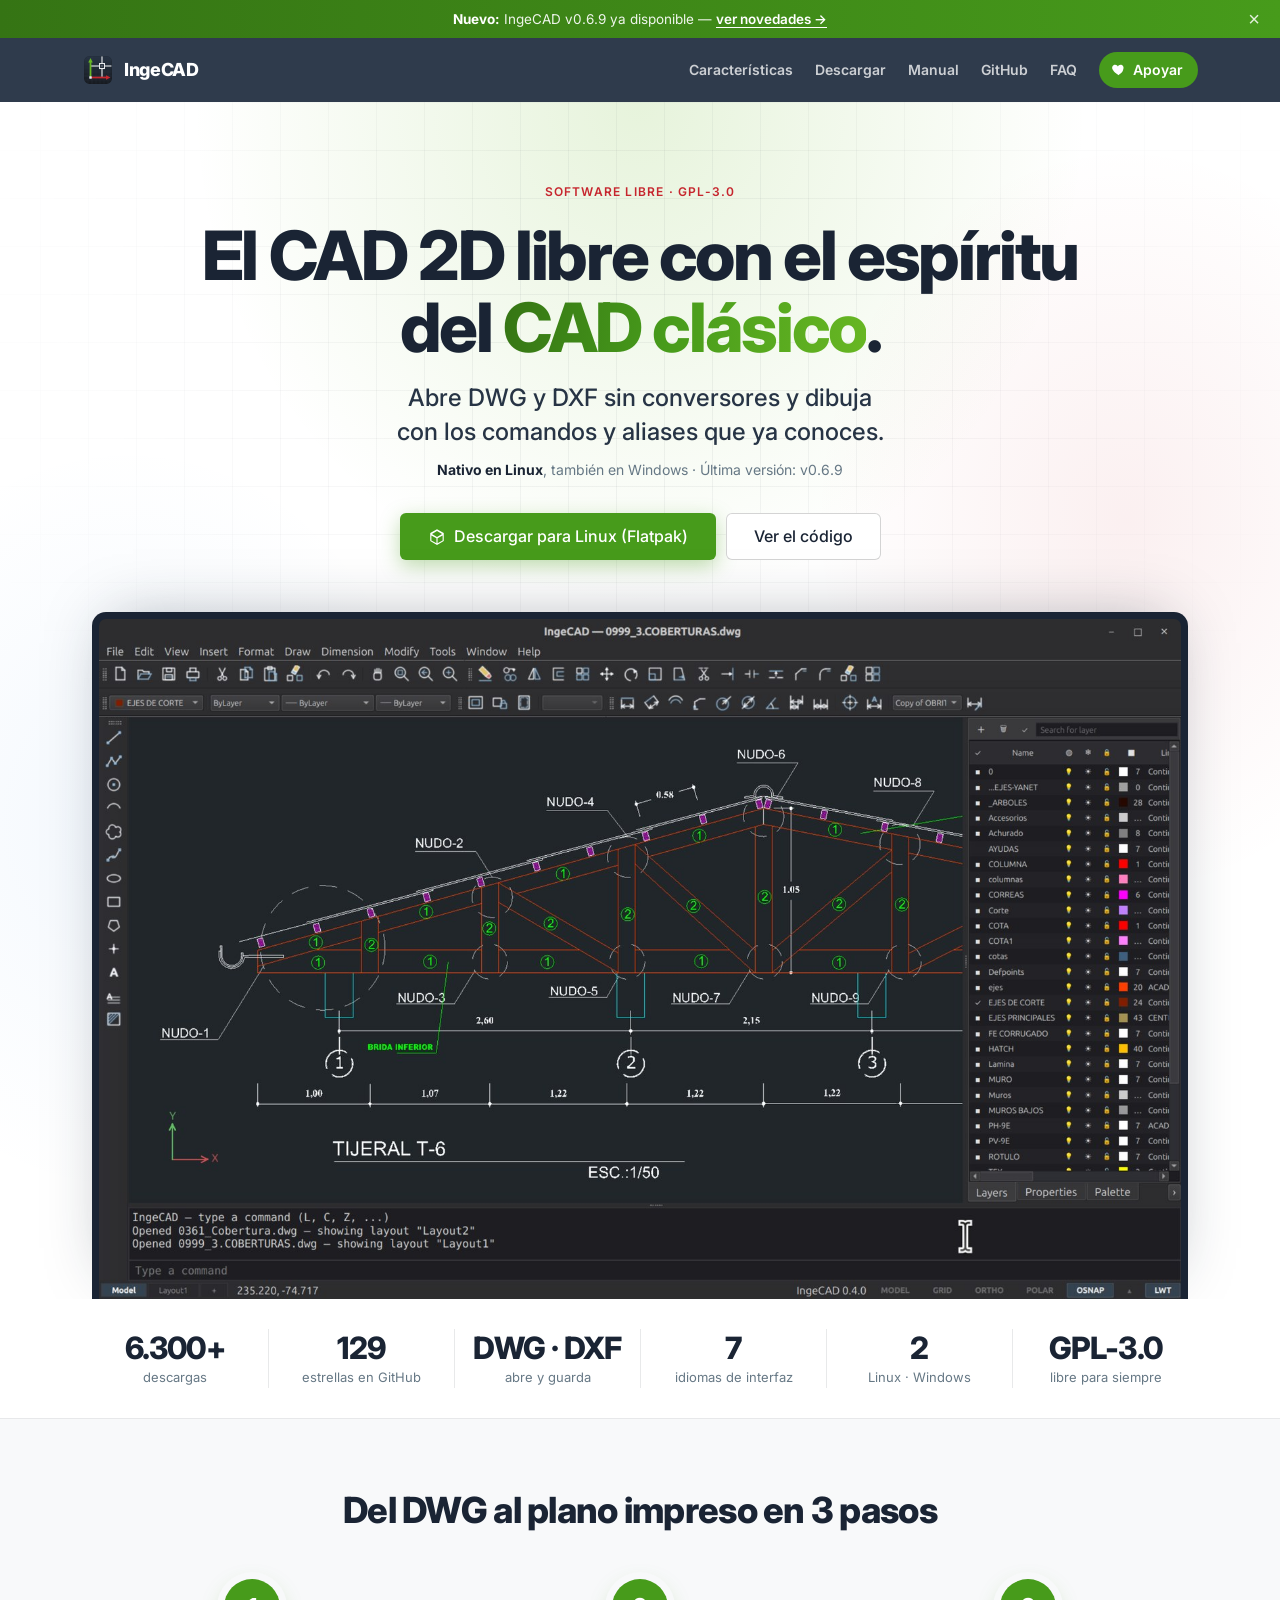
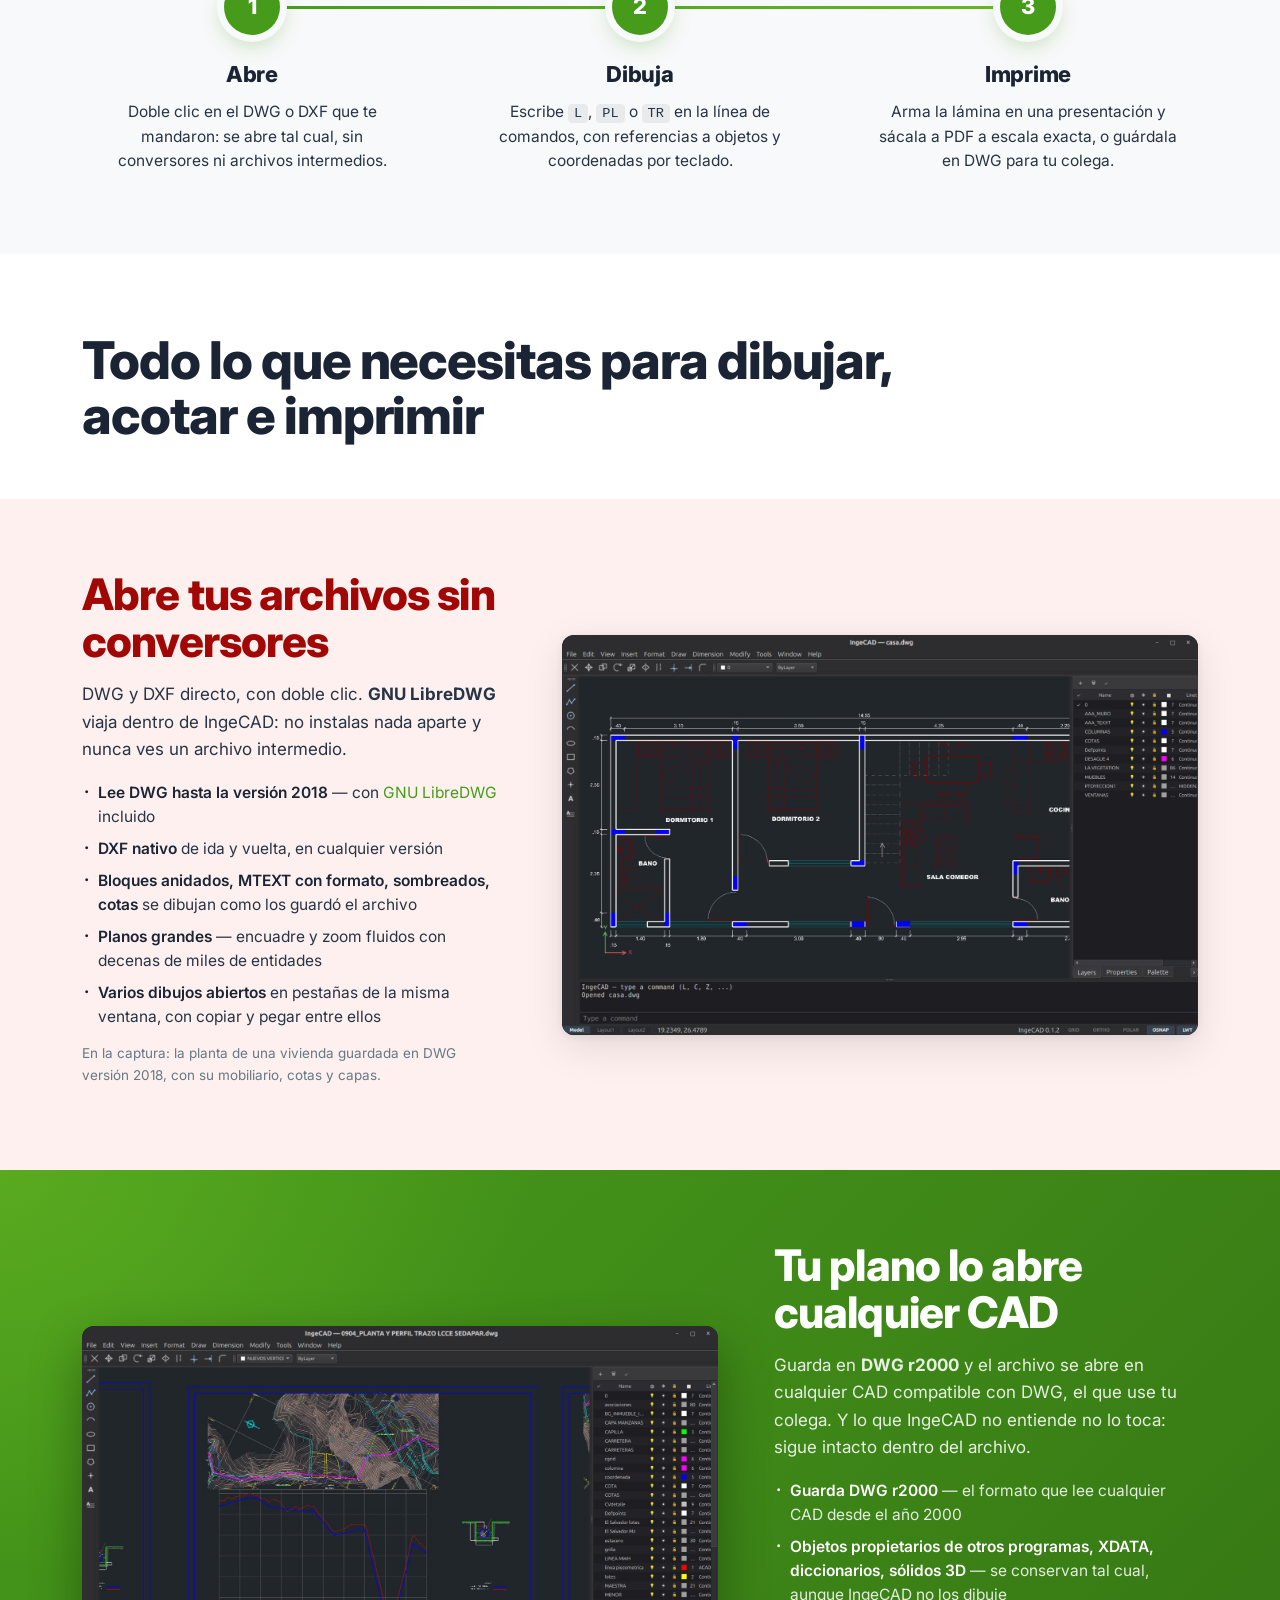
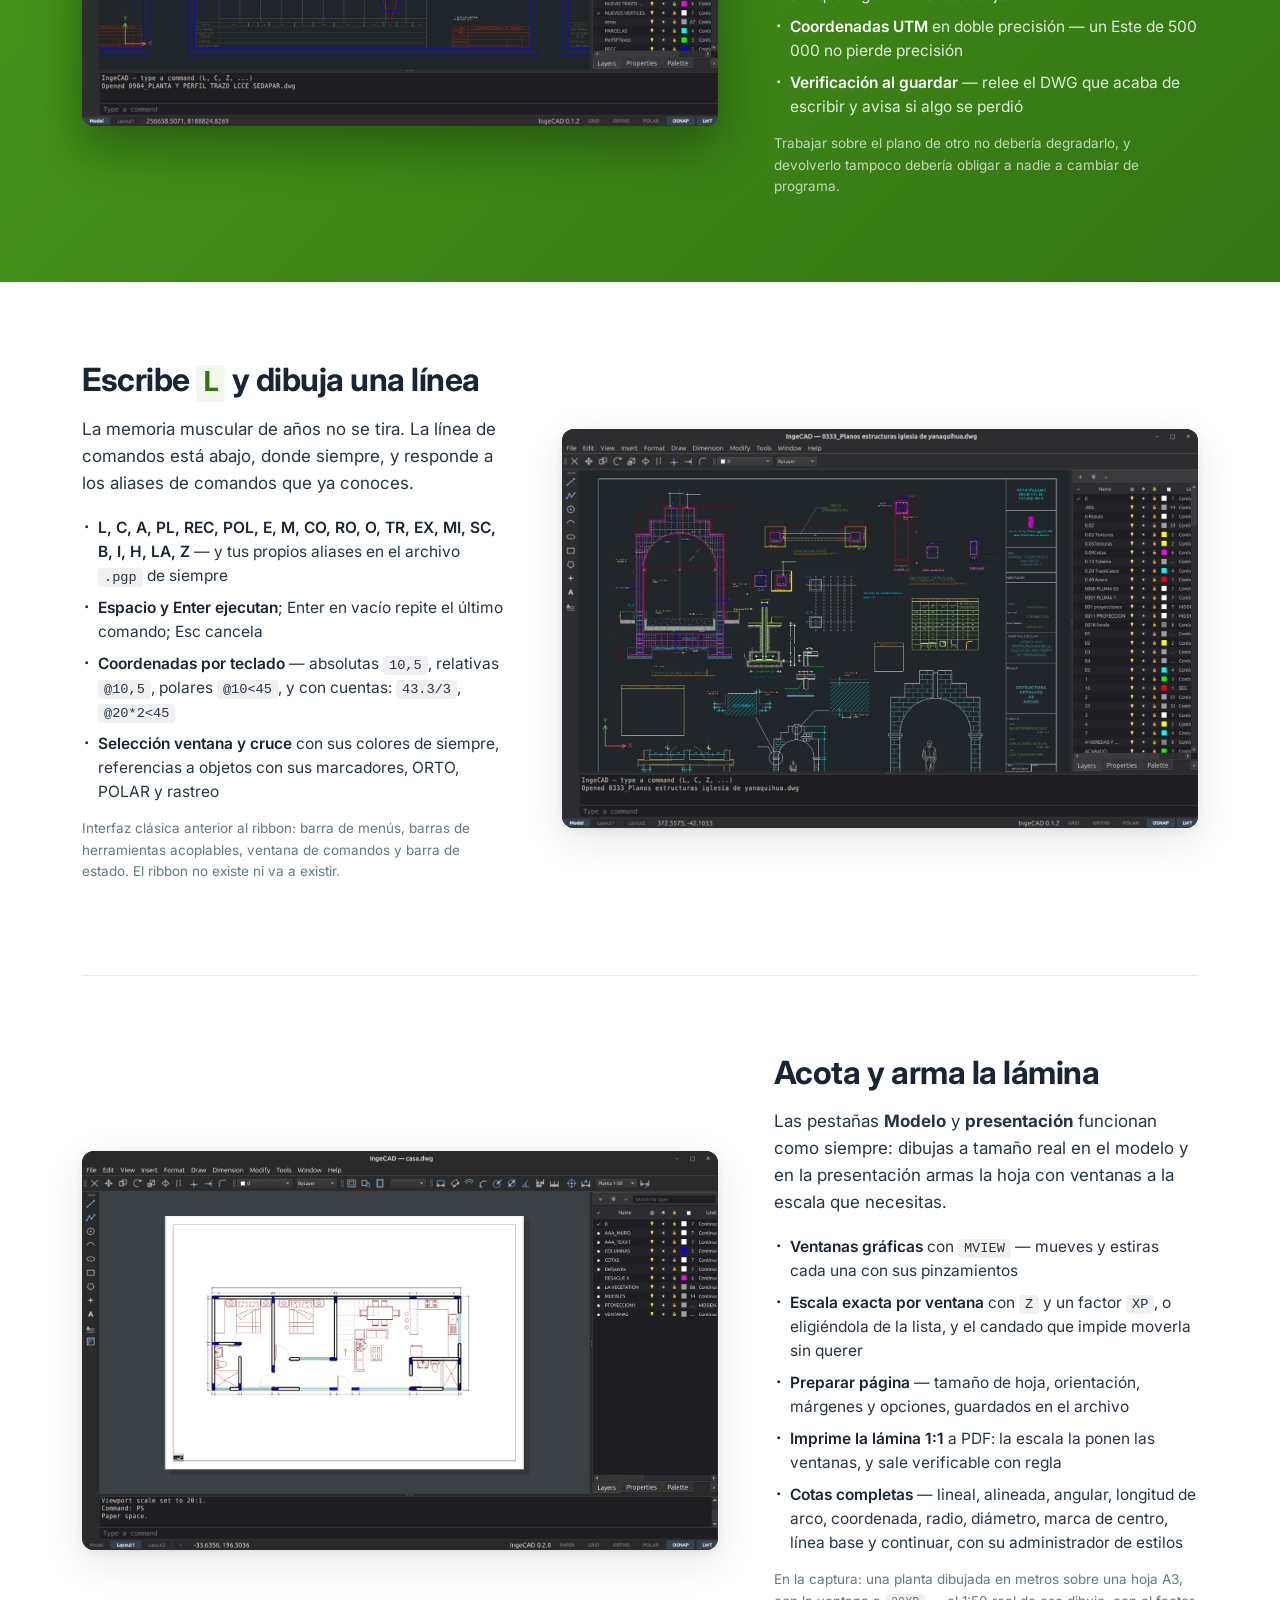
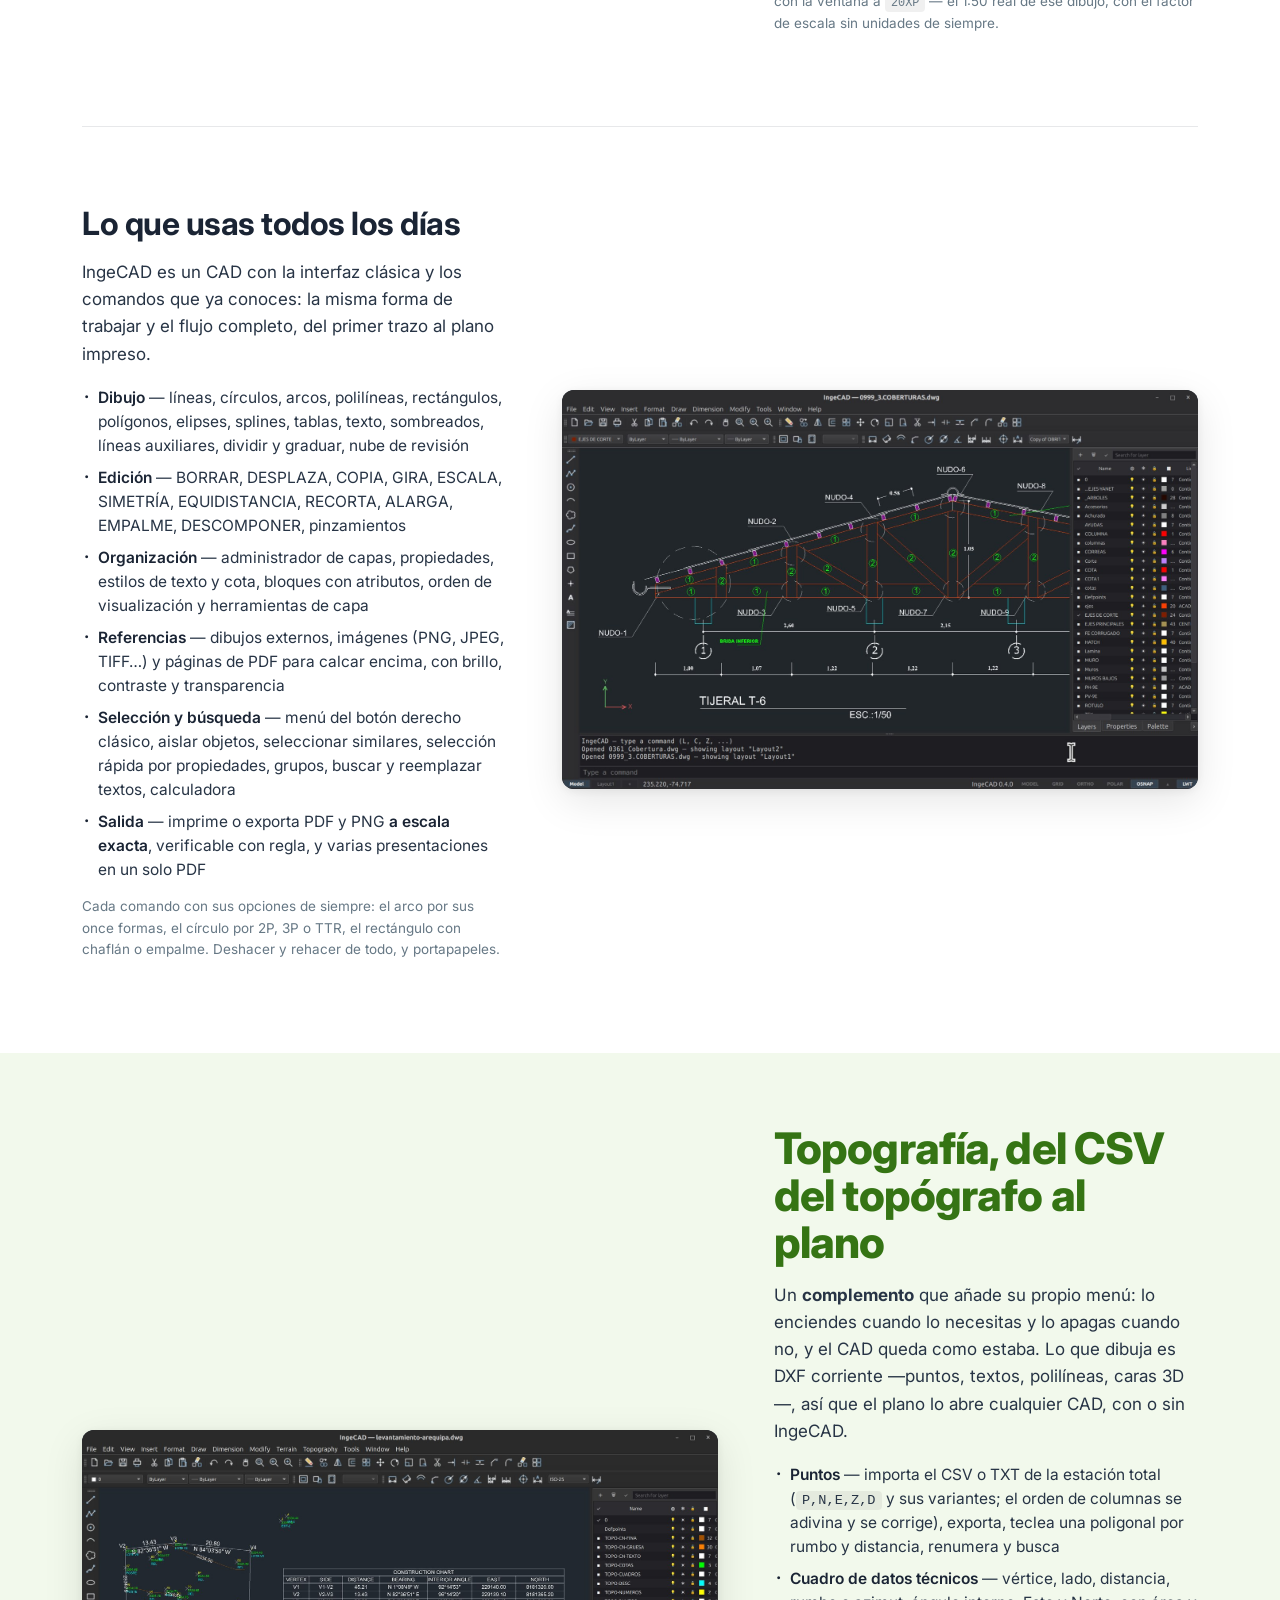
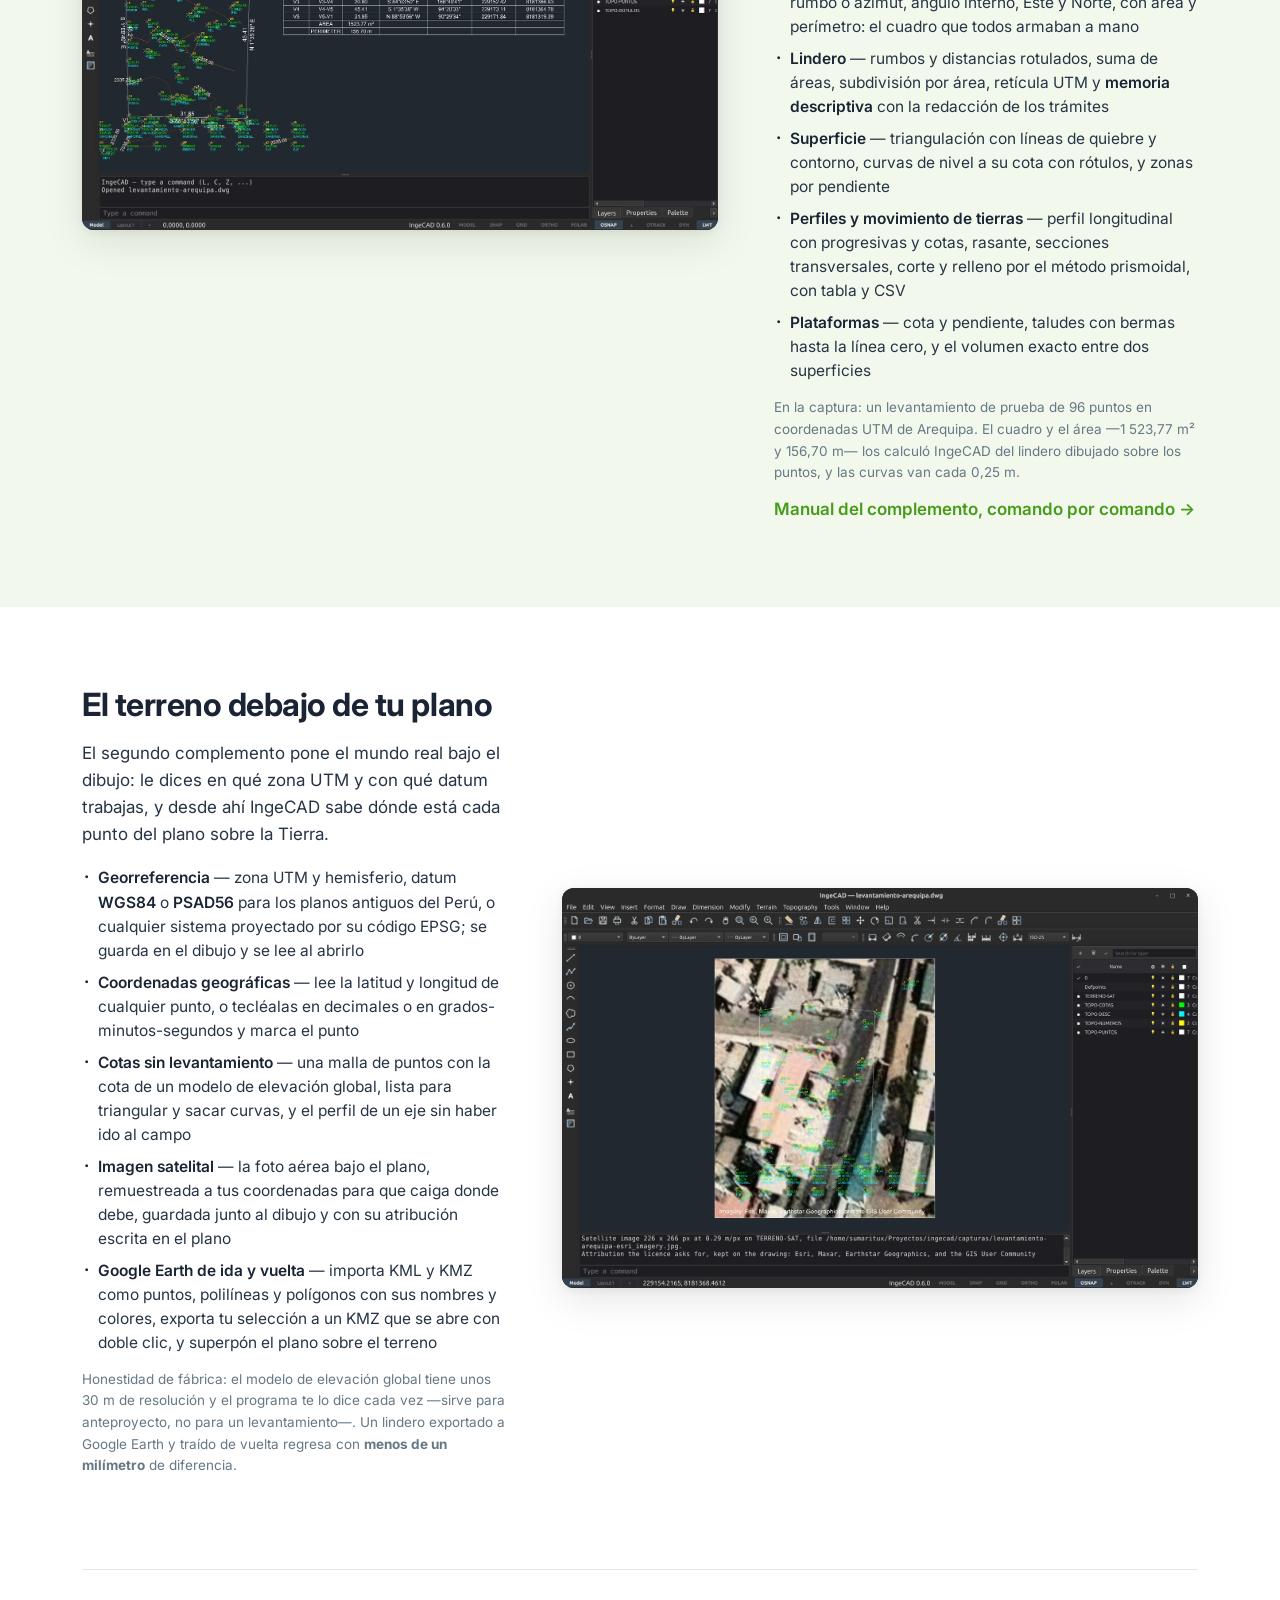
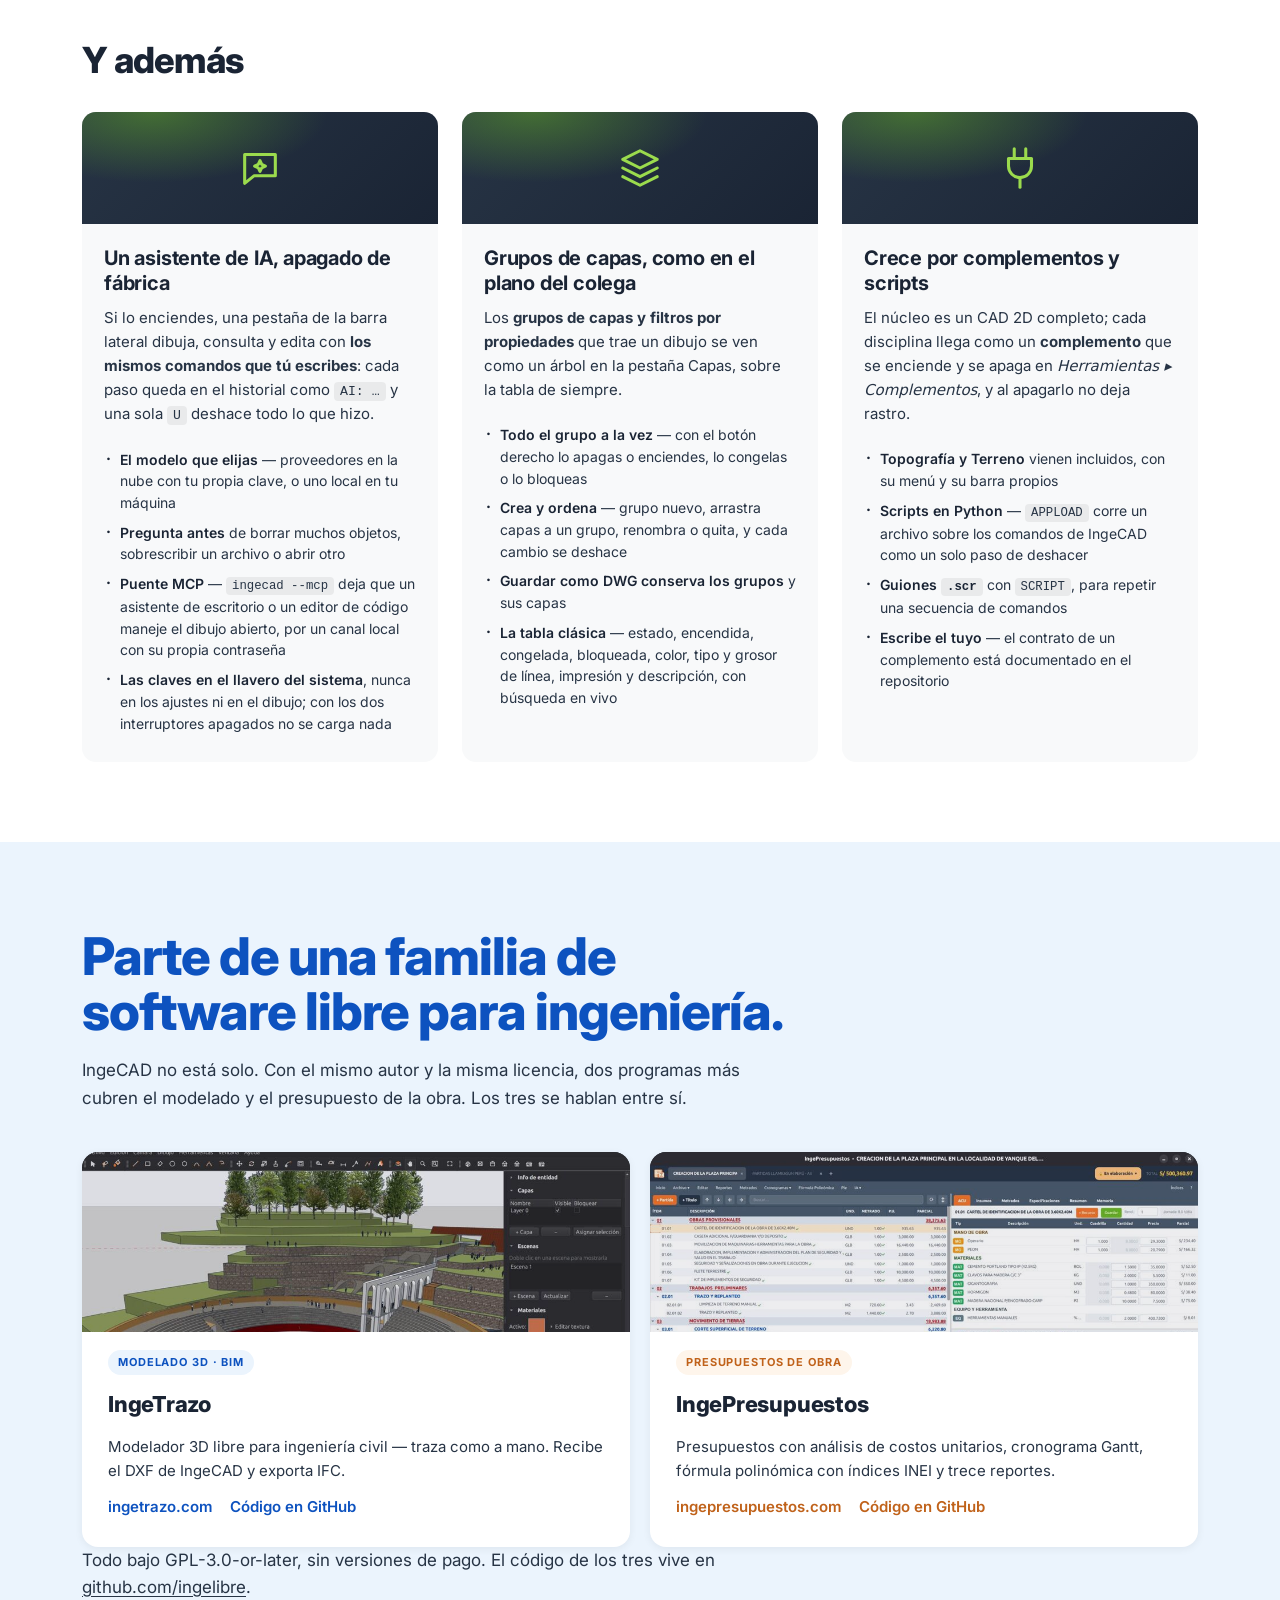
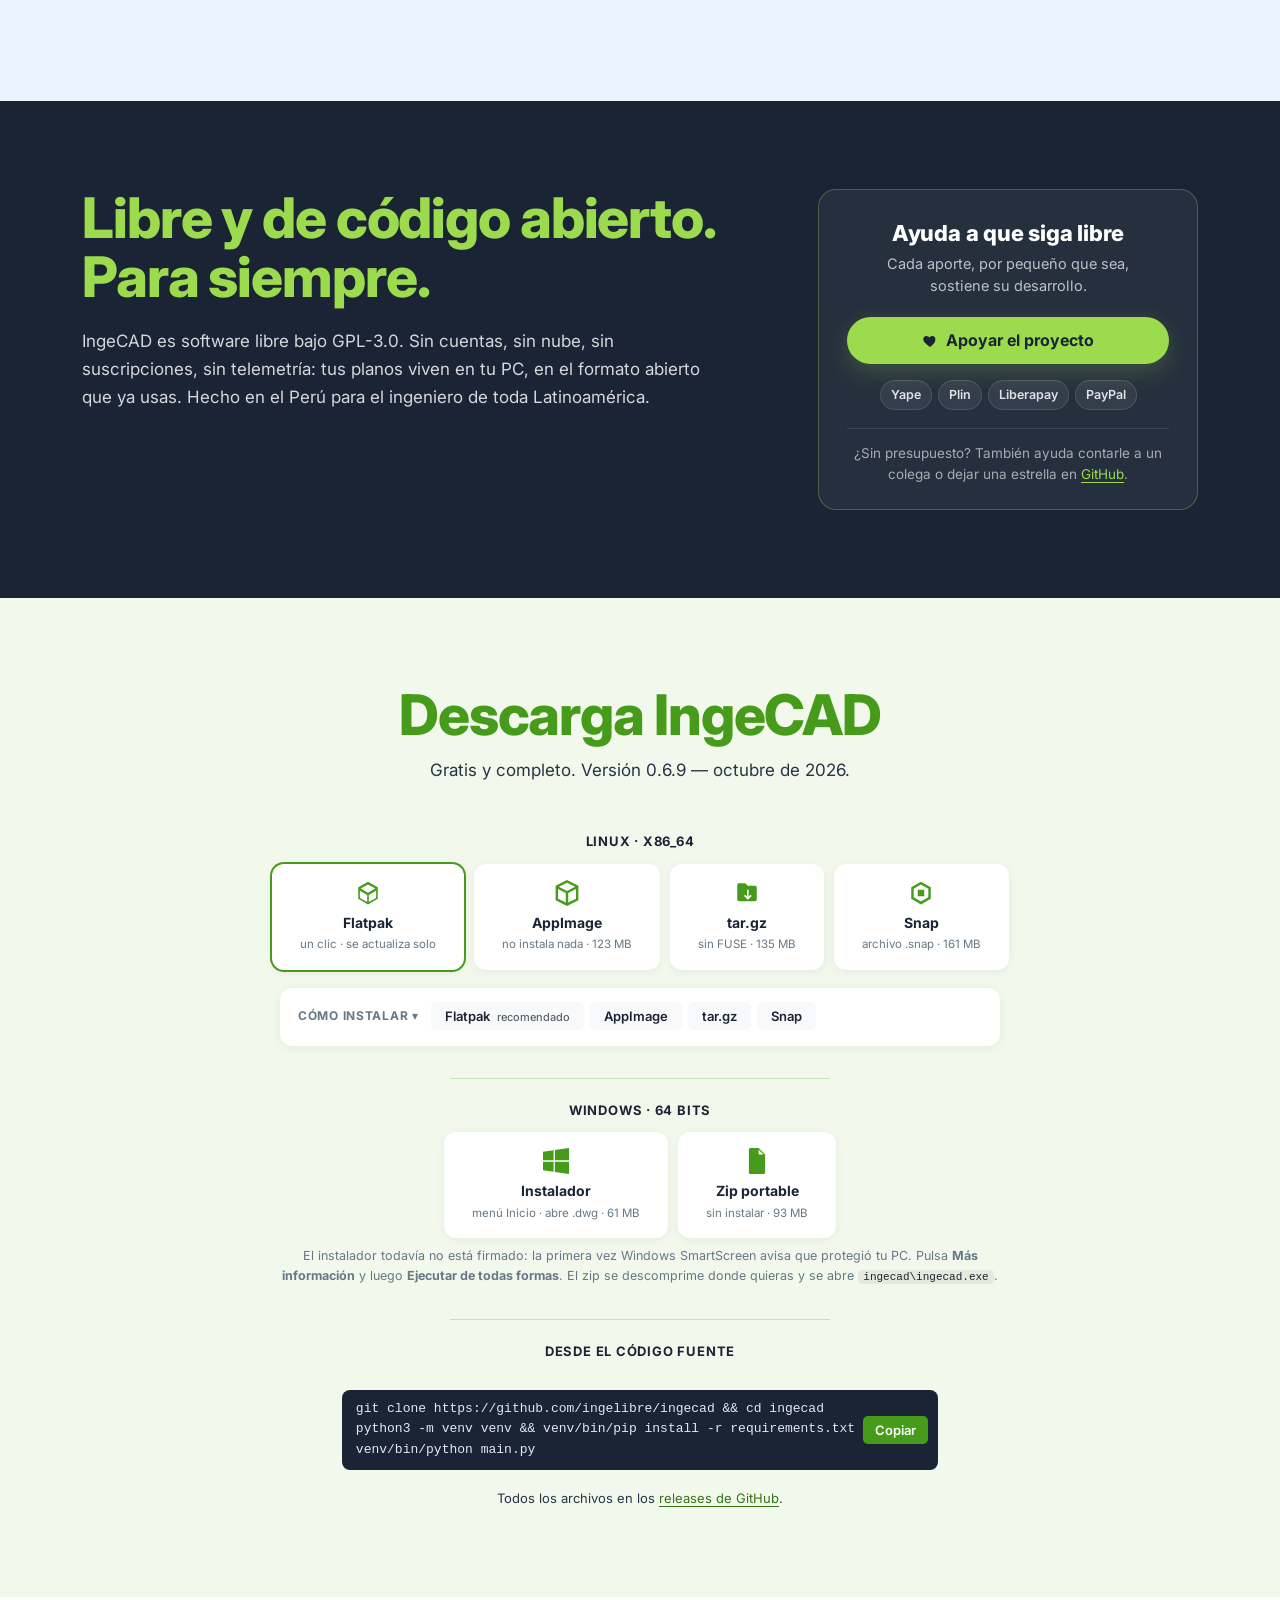
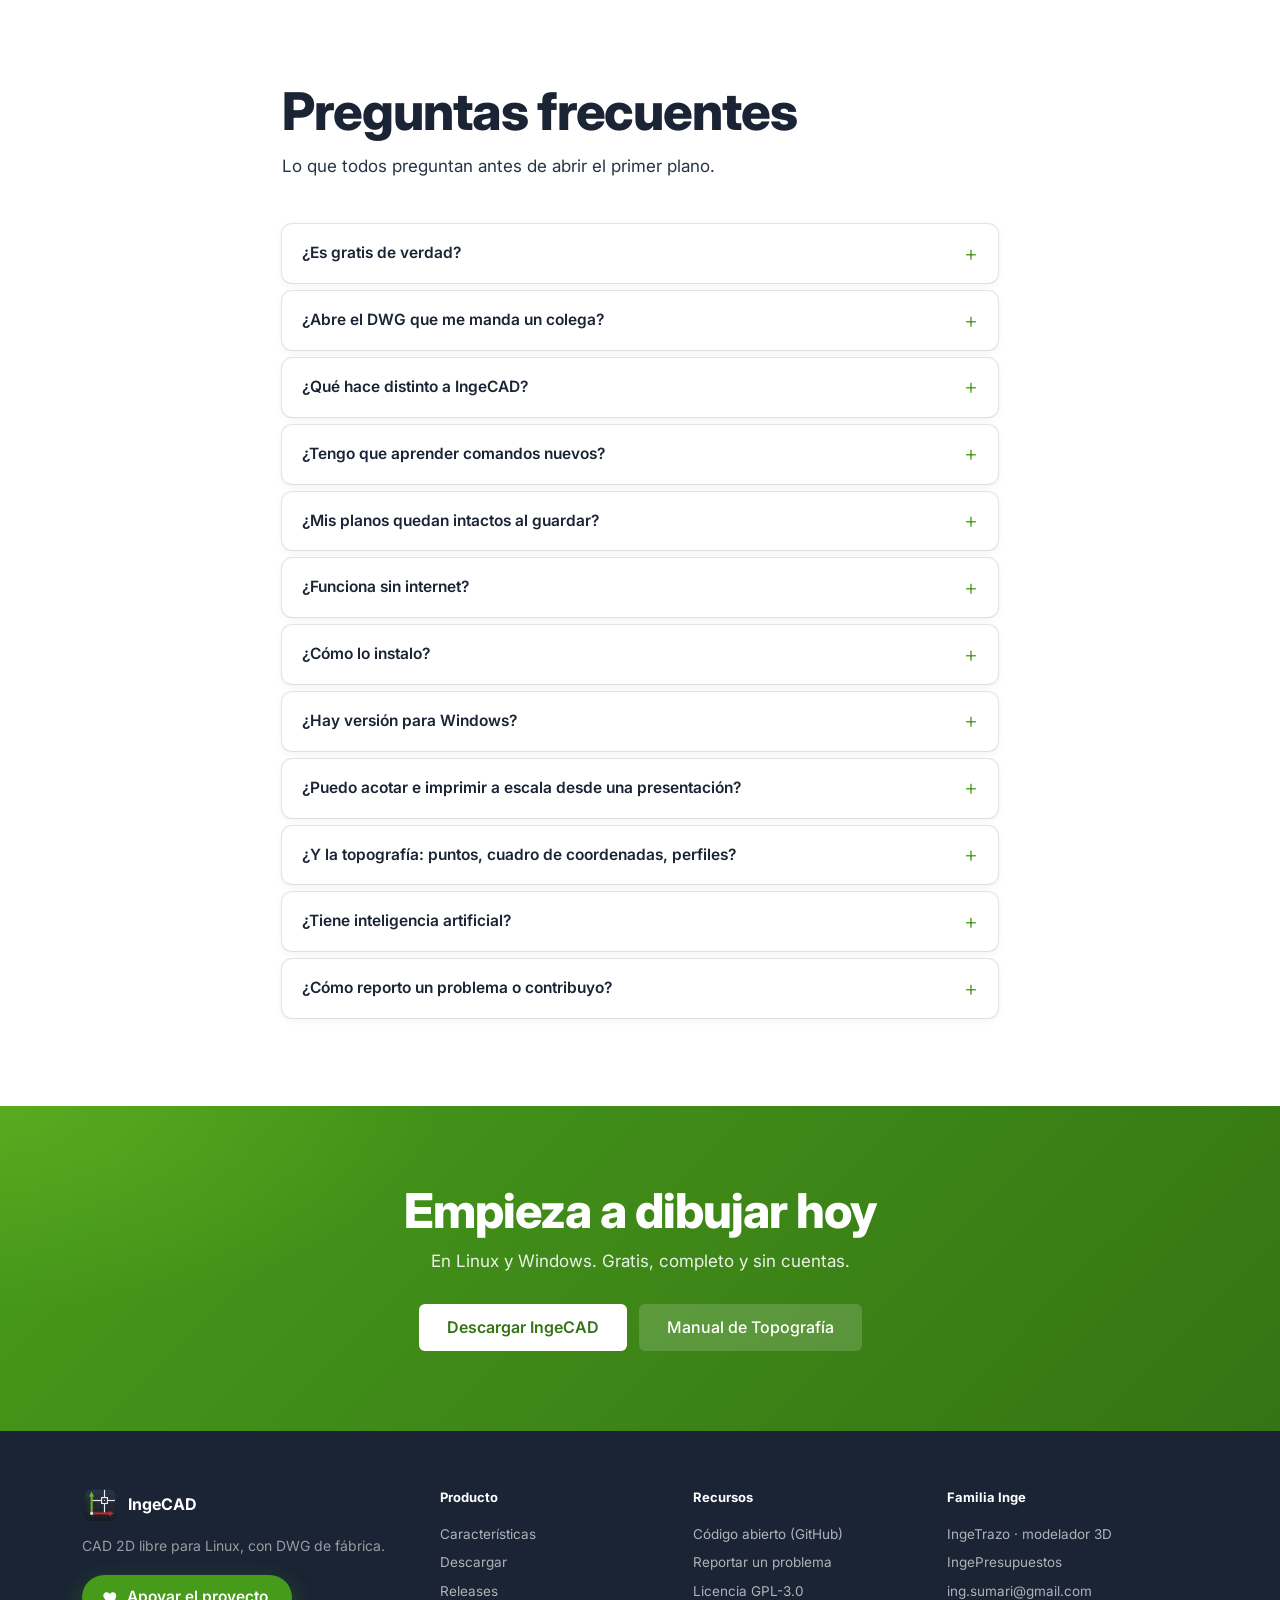
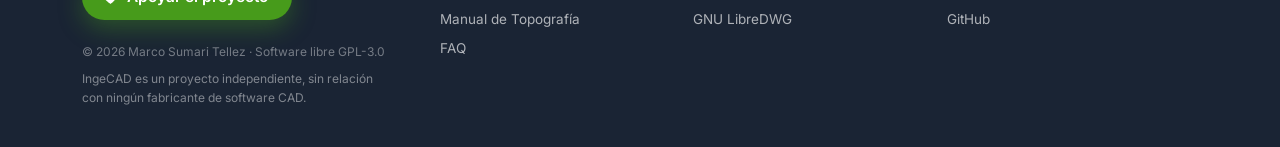
==== commit c490e11a: "site: no phone number -- the footer points to GitHub, Yape by its QR Co-Authored-By: Claude Opus 5.5" ====
--- a/index.html
+++ b/index.html
@@ -738,7 +738,7 @@
           <li><a href="https://ingetrazo.com" target="_blank" rel="noopener">IngeTrazo · modelador 3D</a></li>
           <li><a href="https://ingepresupuestos.com" target="_blank" rel="noopener">IngePresupuestos</a></li>
           <li><a href="mailto:ing.sumari@gmail.com">ing.sumari@gmail.com</a></li>
-          <li><a href="https://wa.me/51998839090" target="_blank" rel="noopener">WhatsApp +51 998 839 090</a></li>
+          <li><a href="https://github.com/ingelibre/ingecad/issues" target="_blank" rel="noopener">GitHub</a></li>
         </ul>
       </div>
     </div>
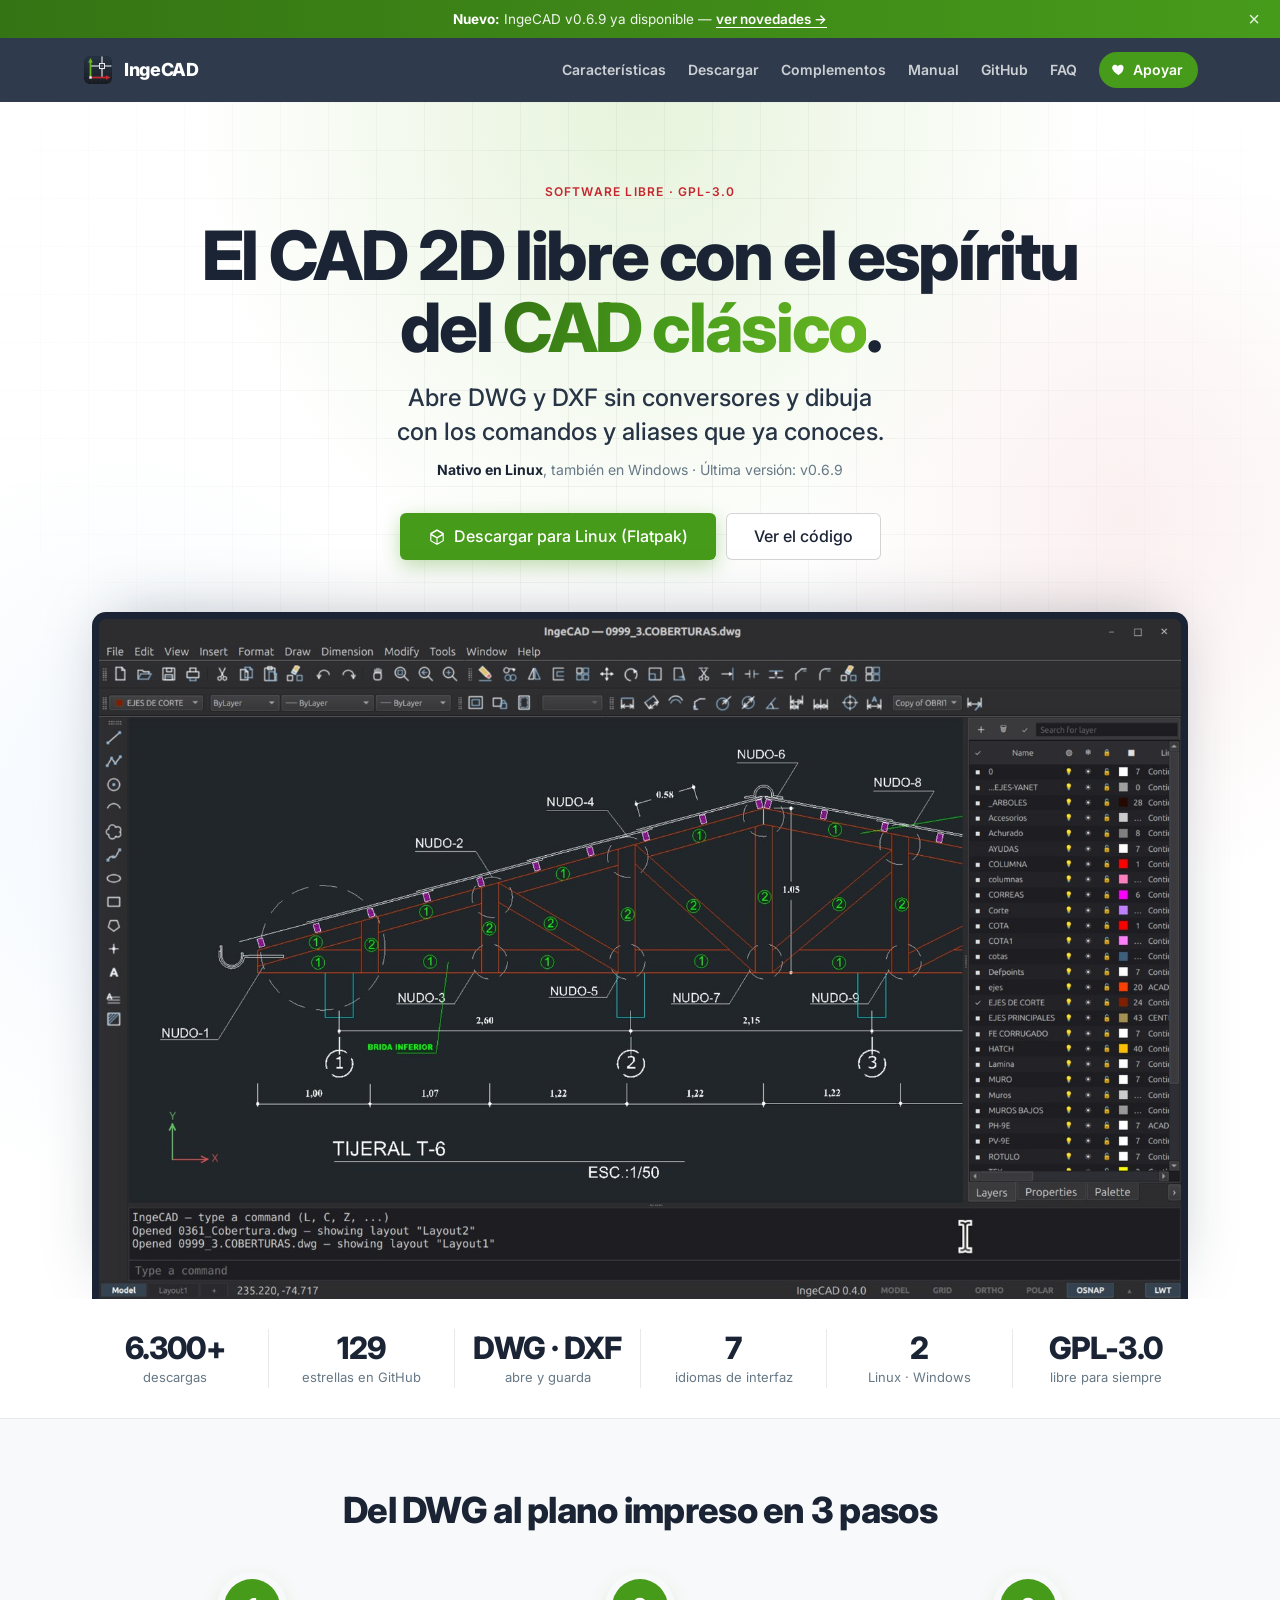
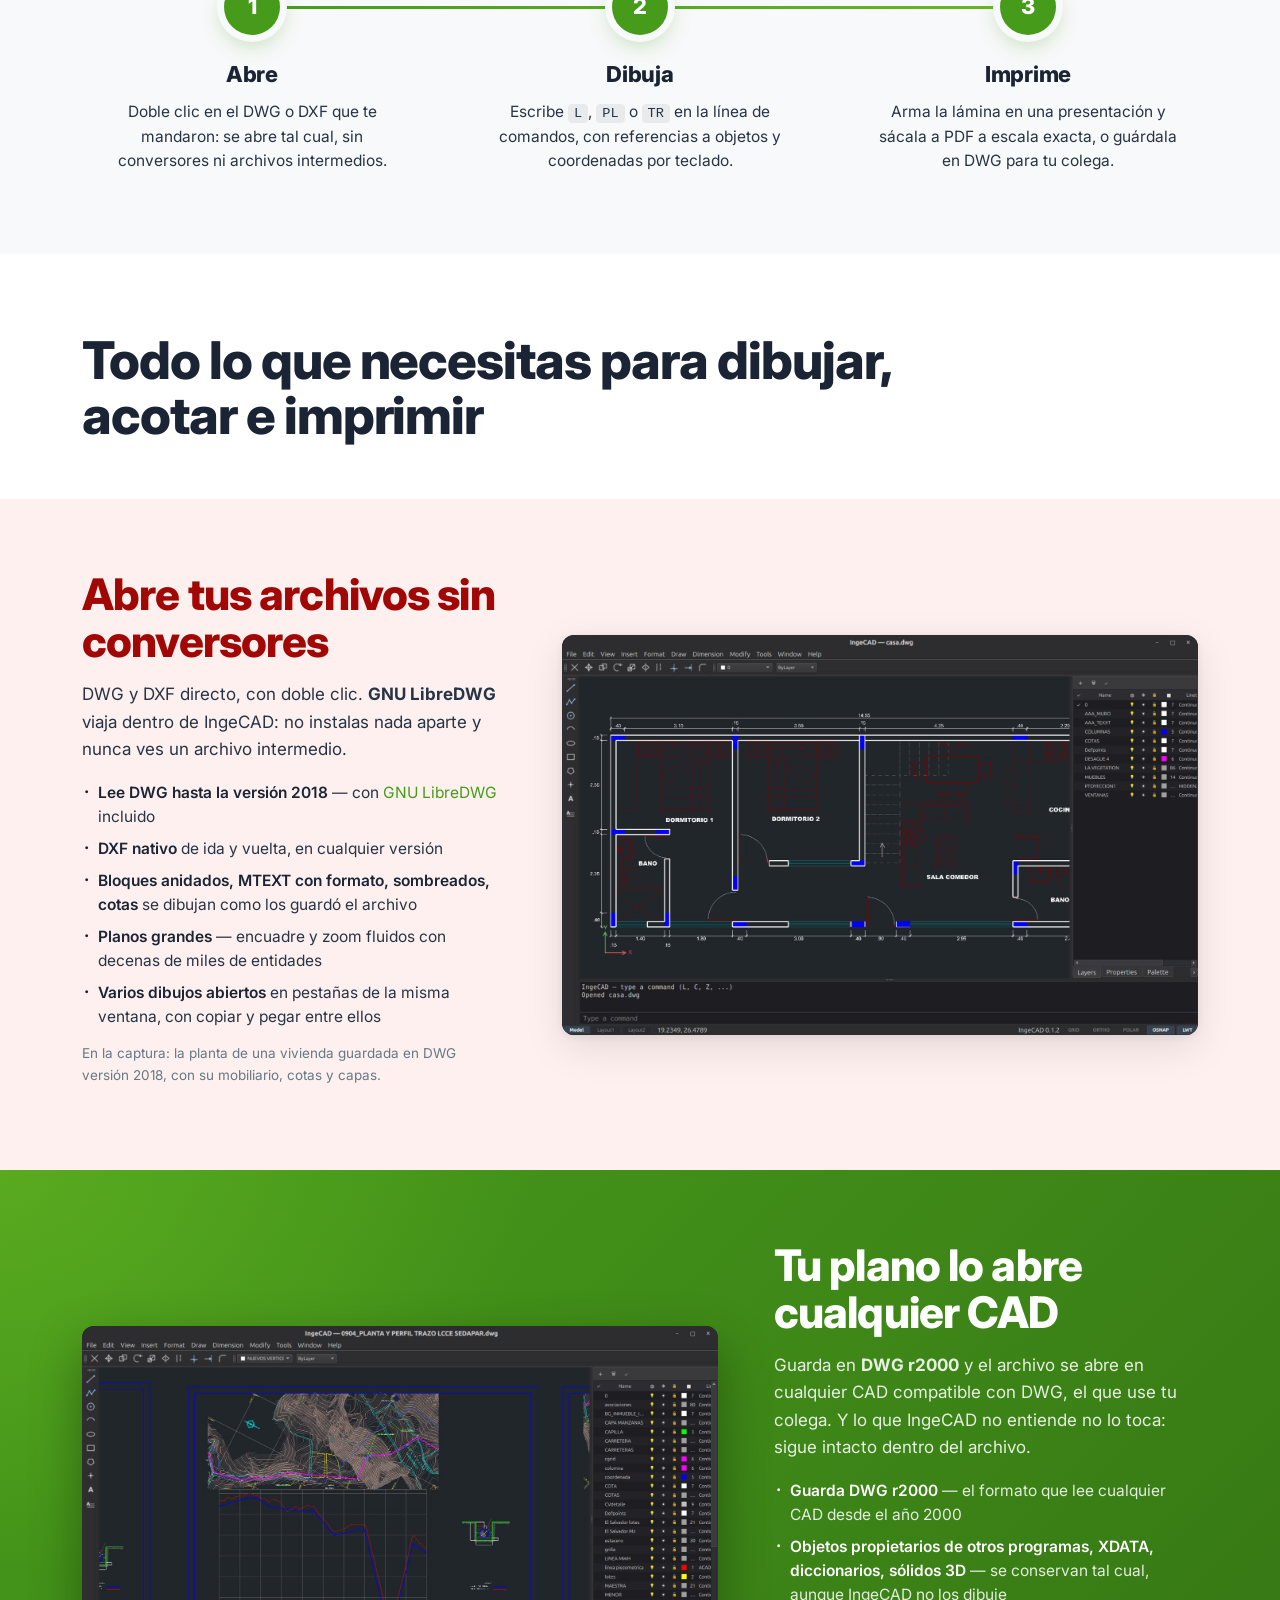
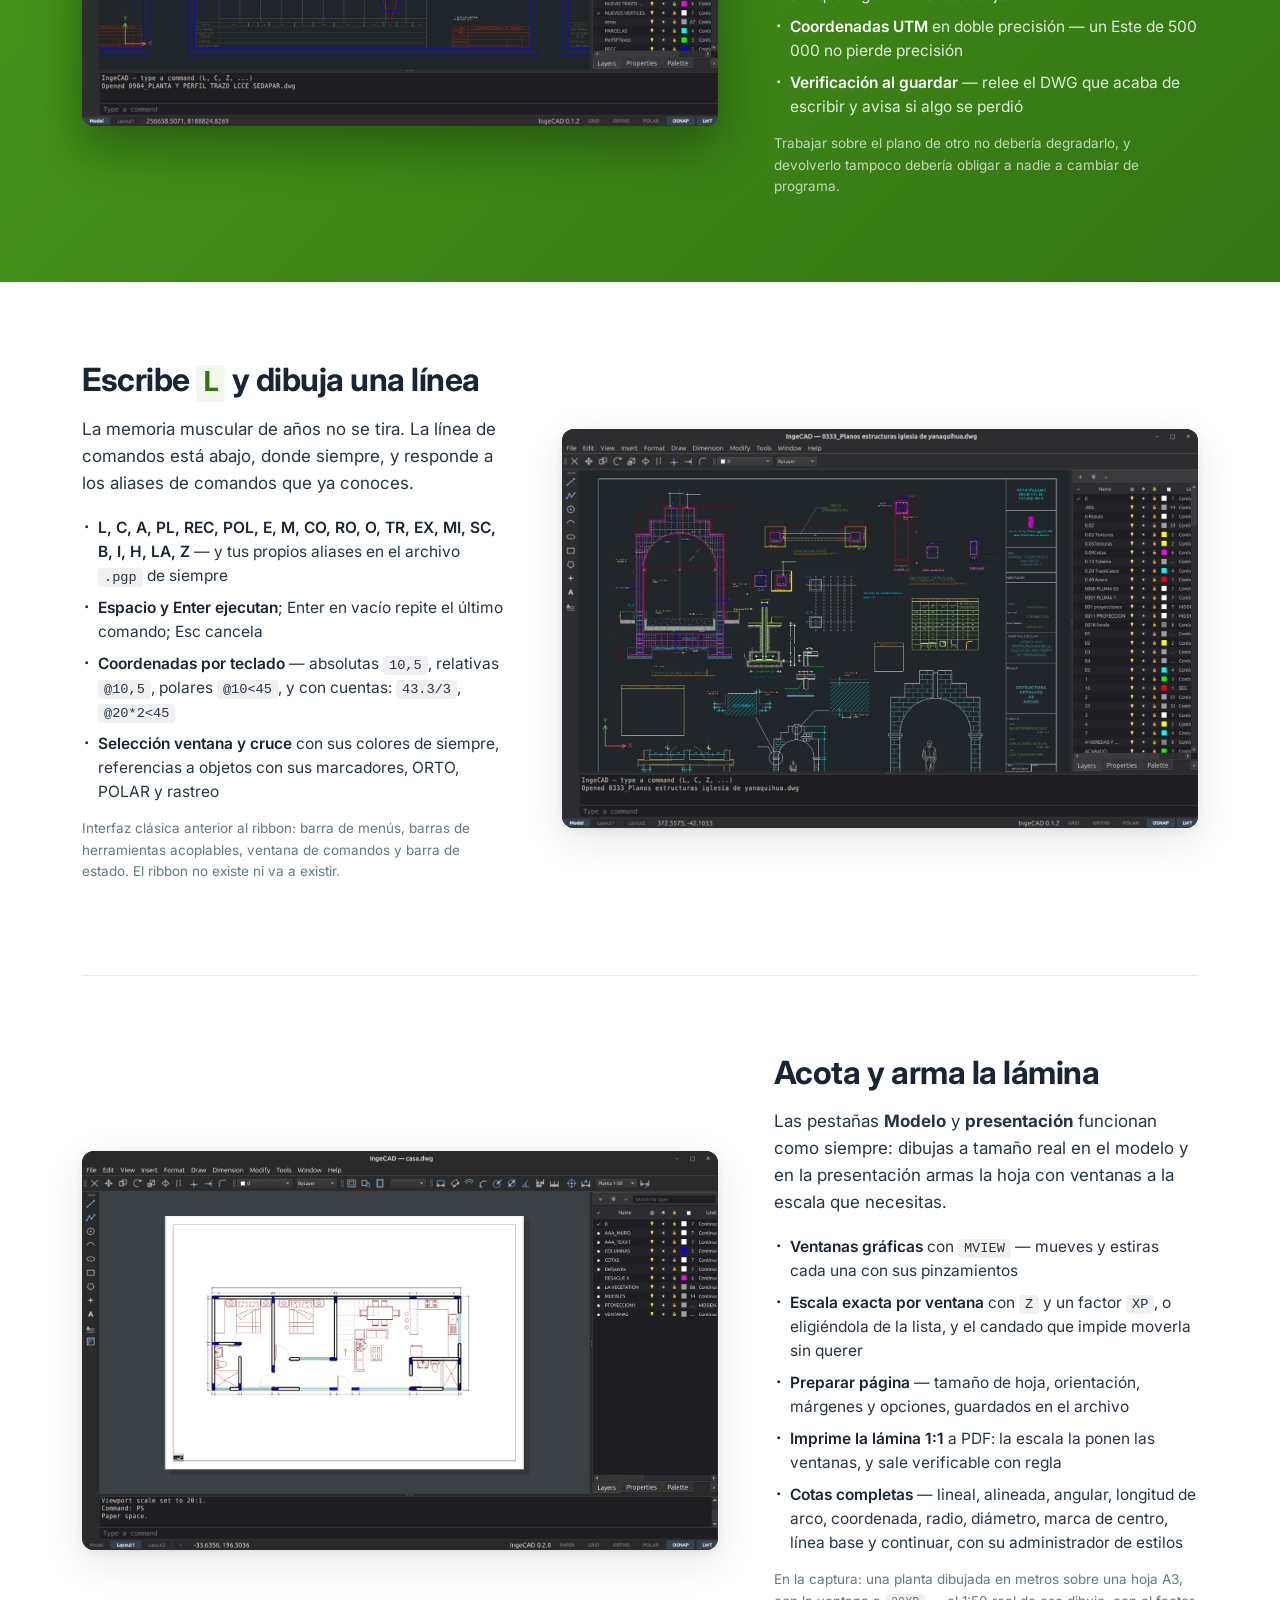
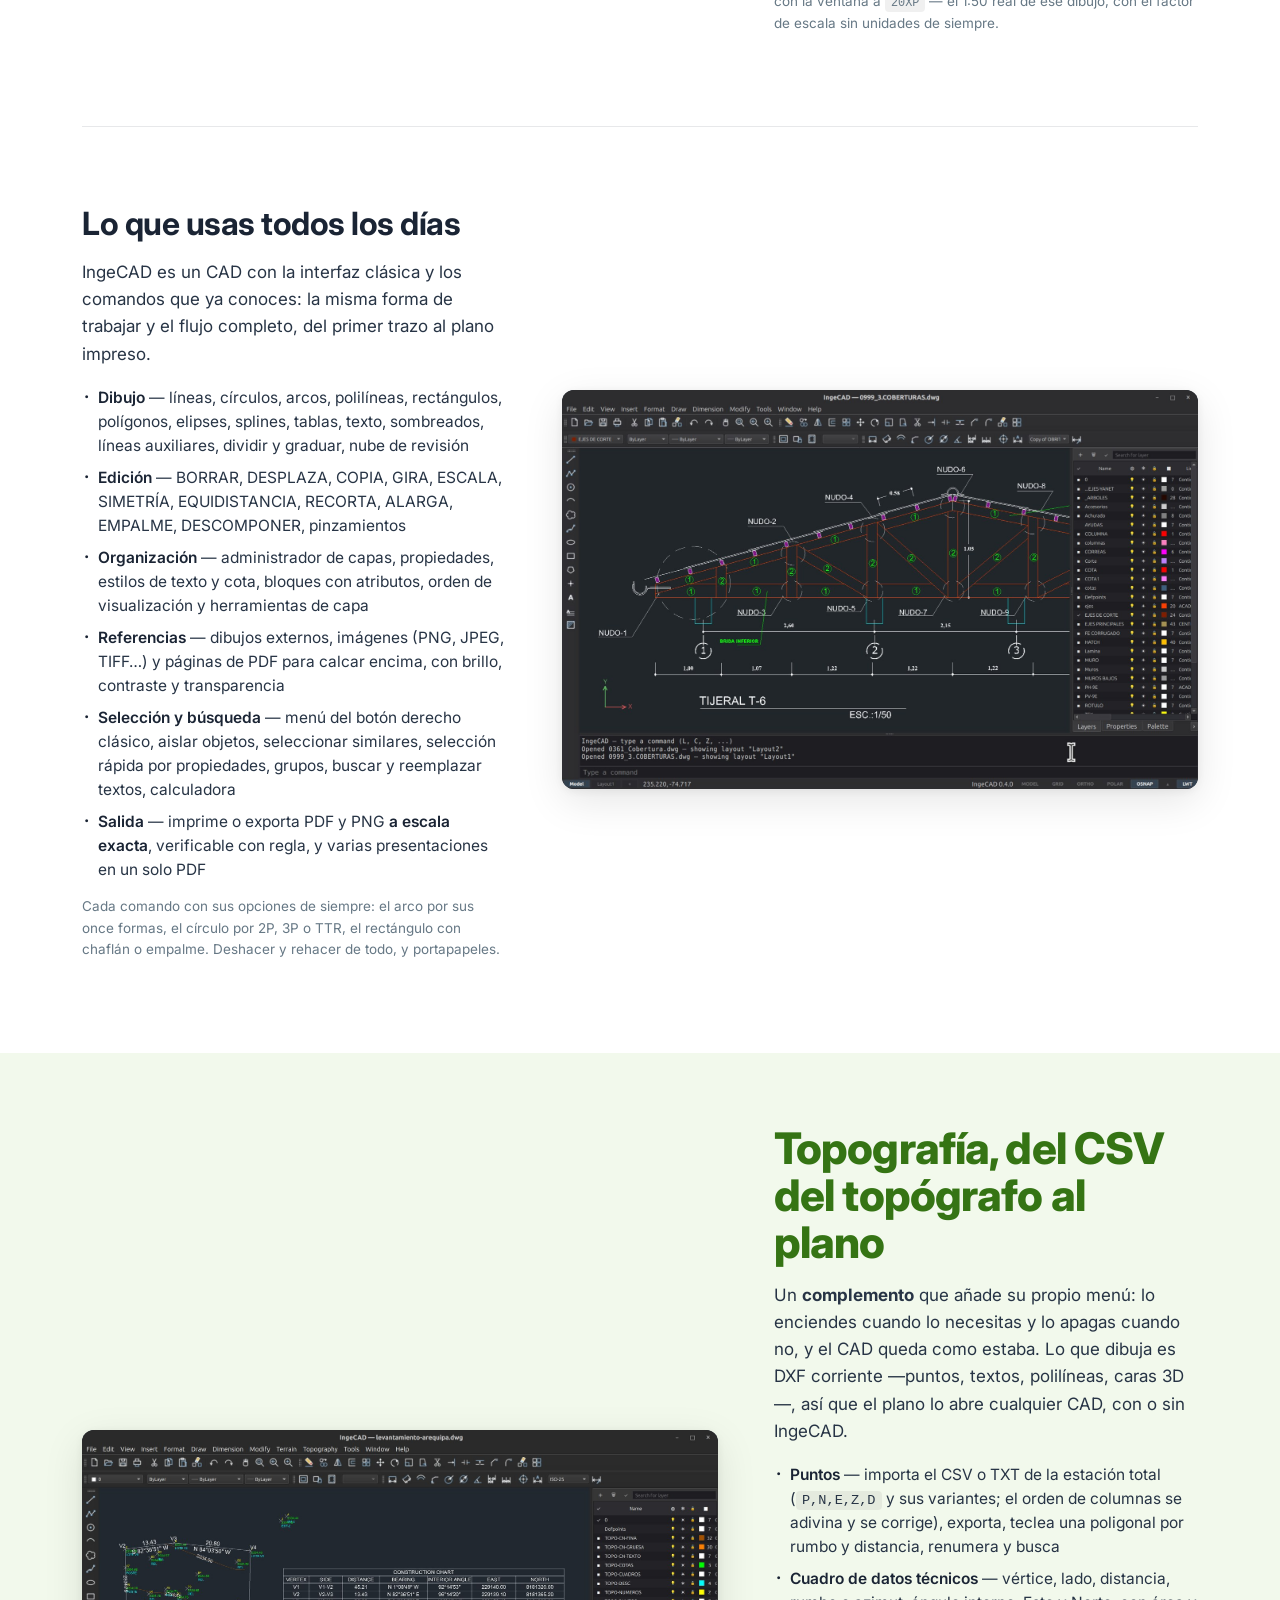
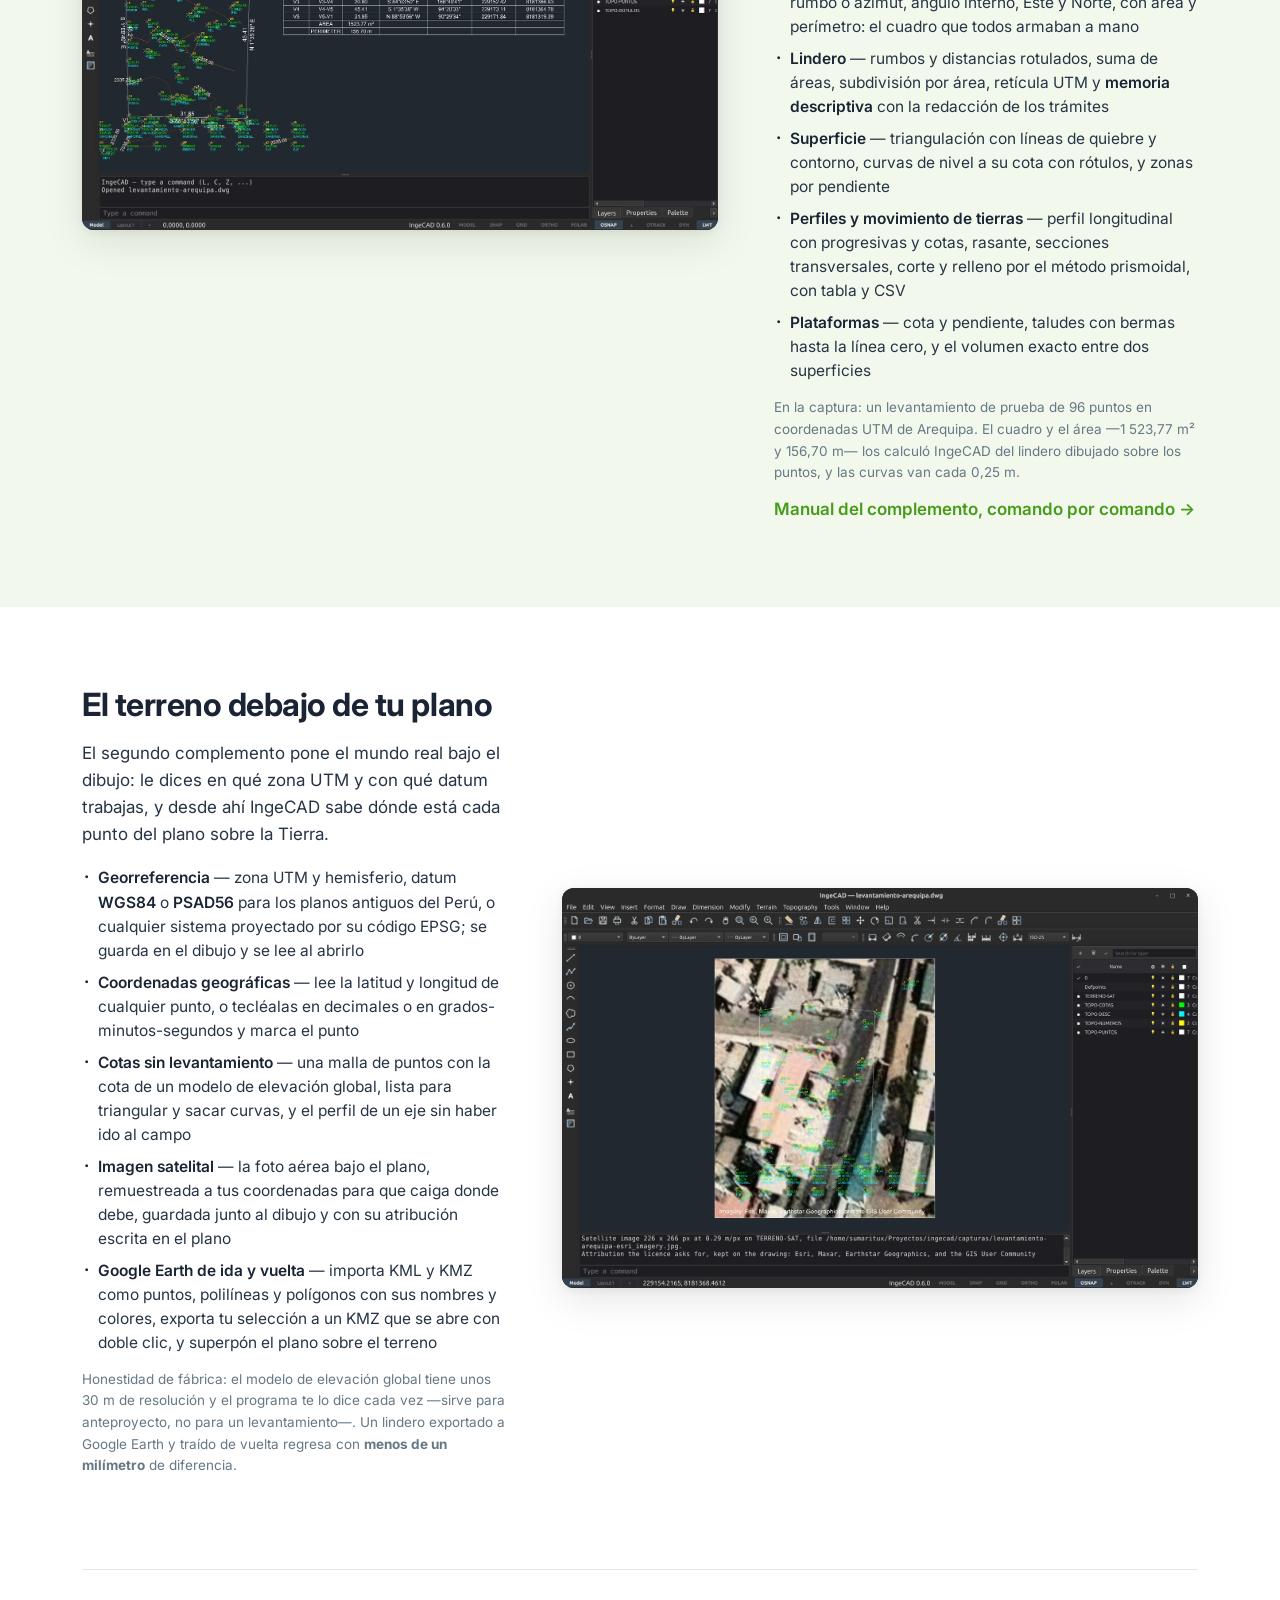
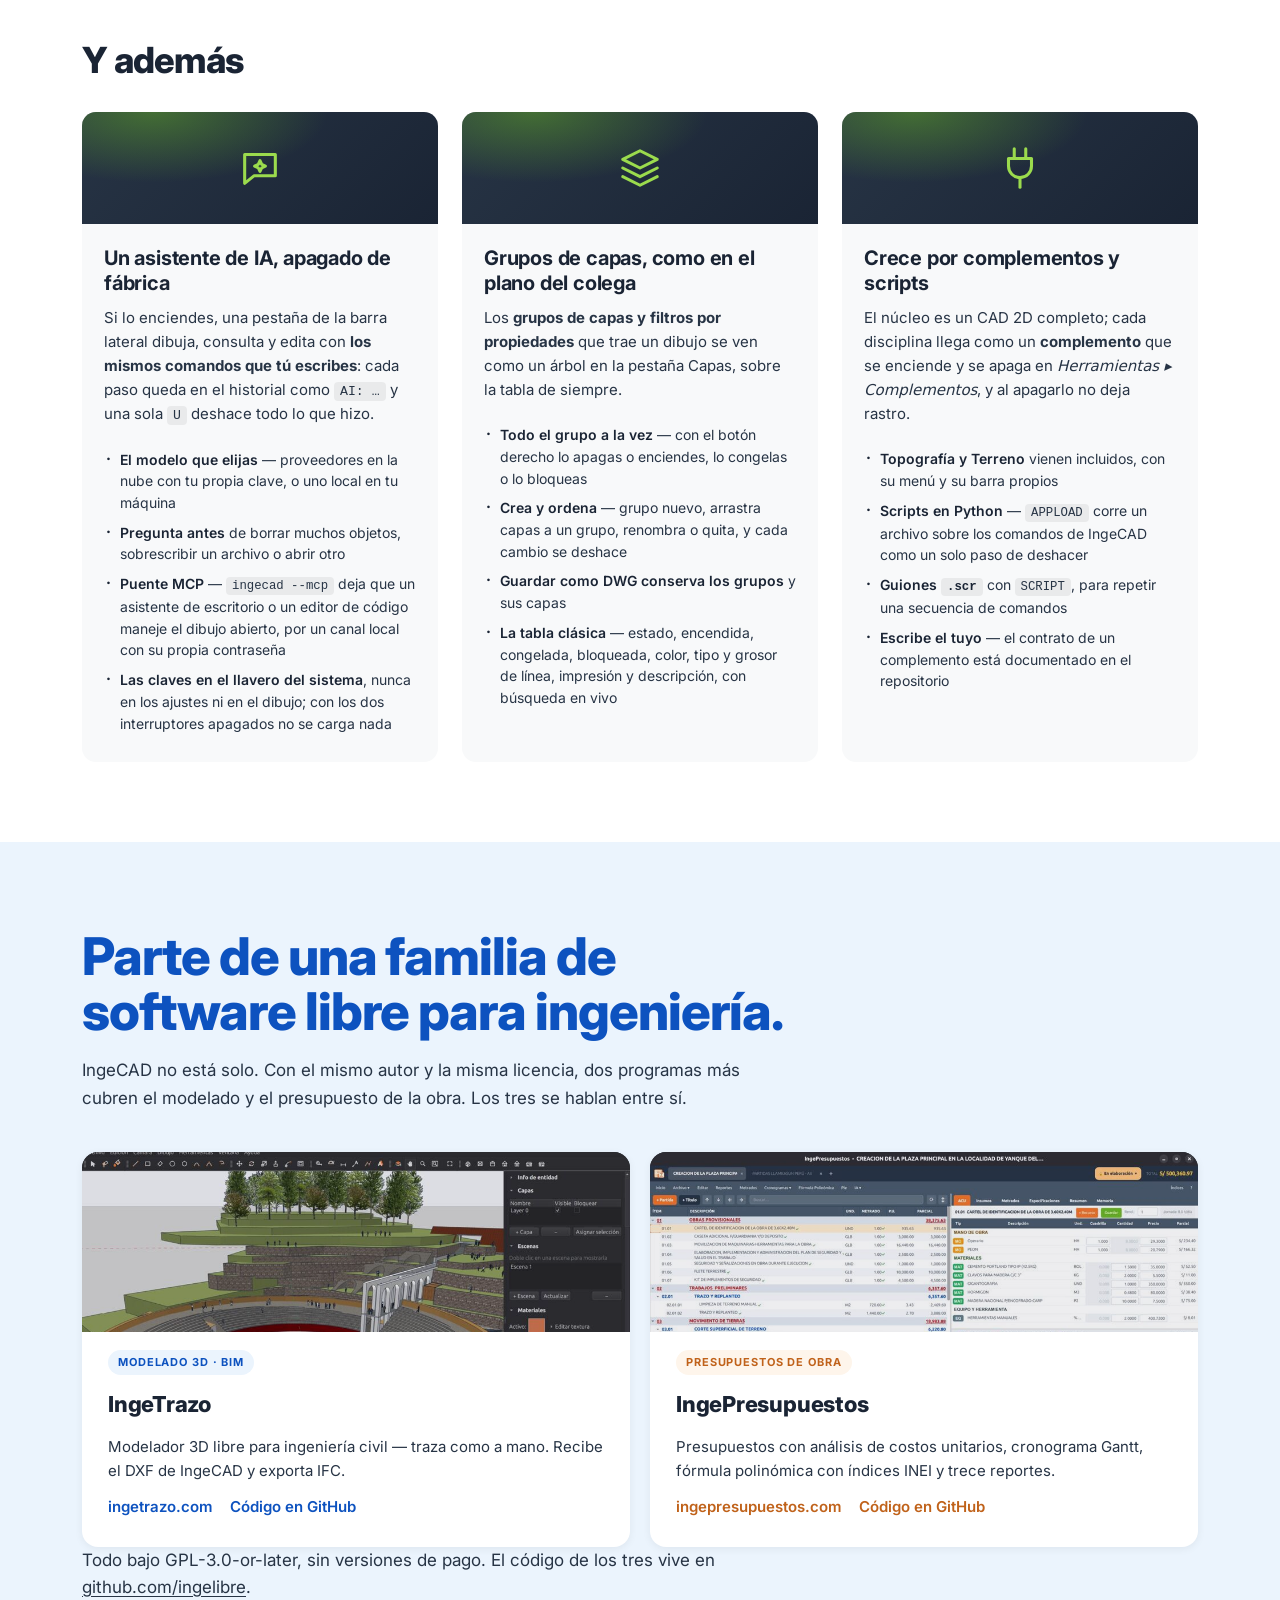
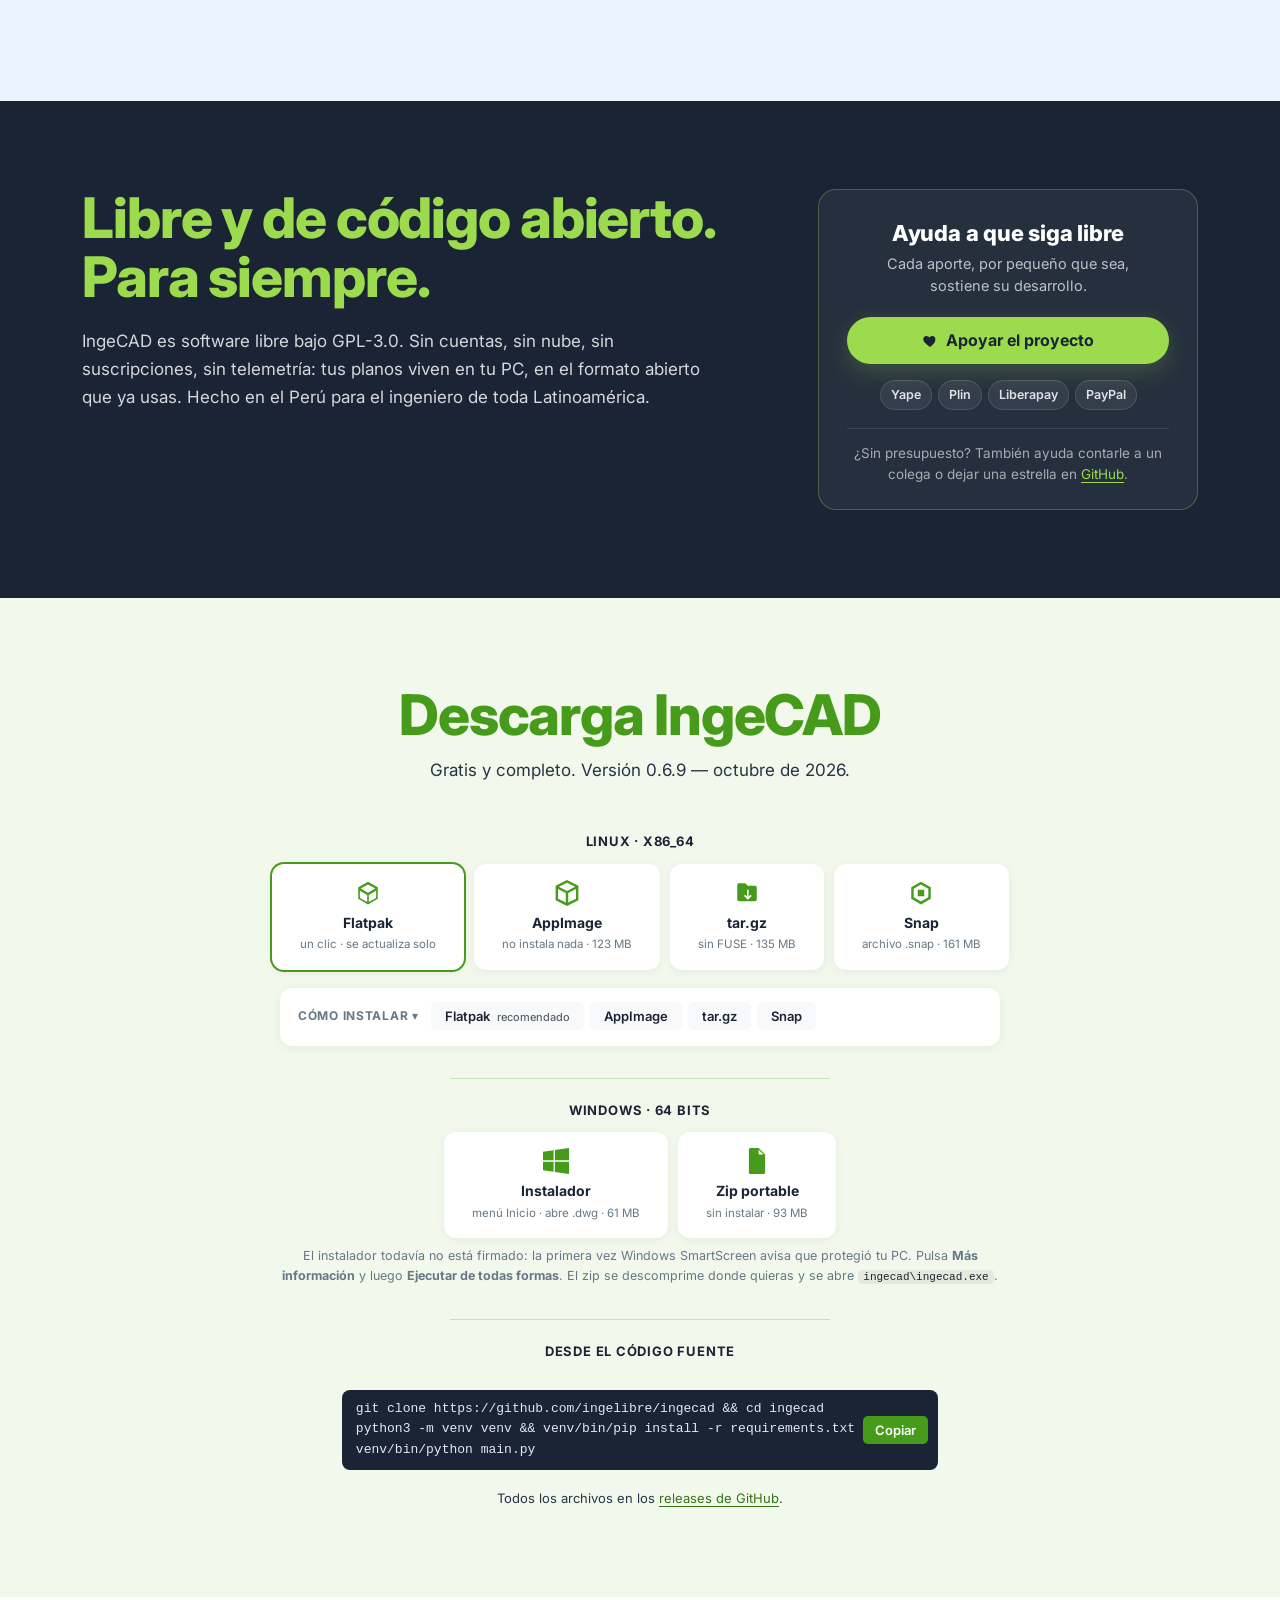
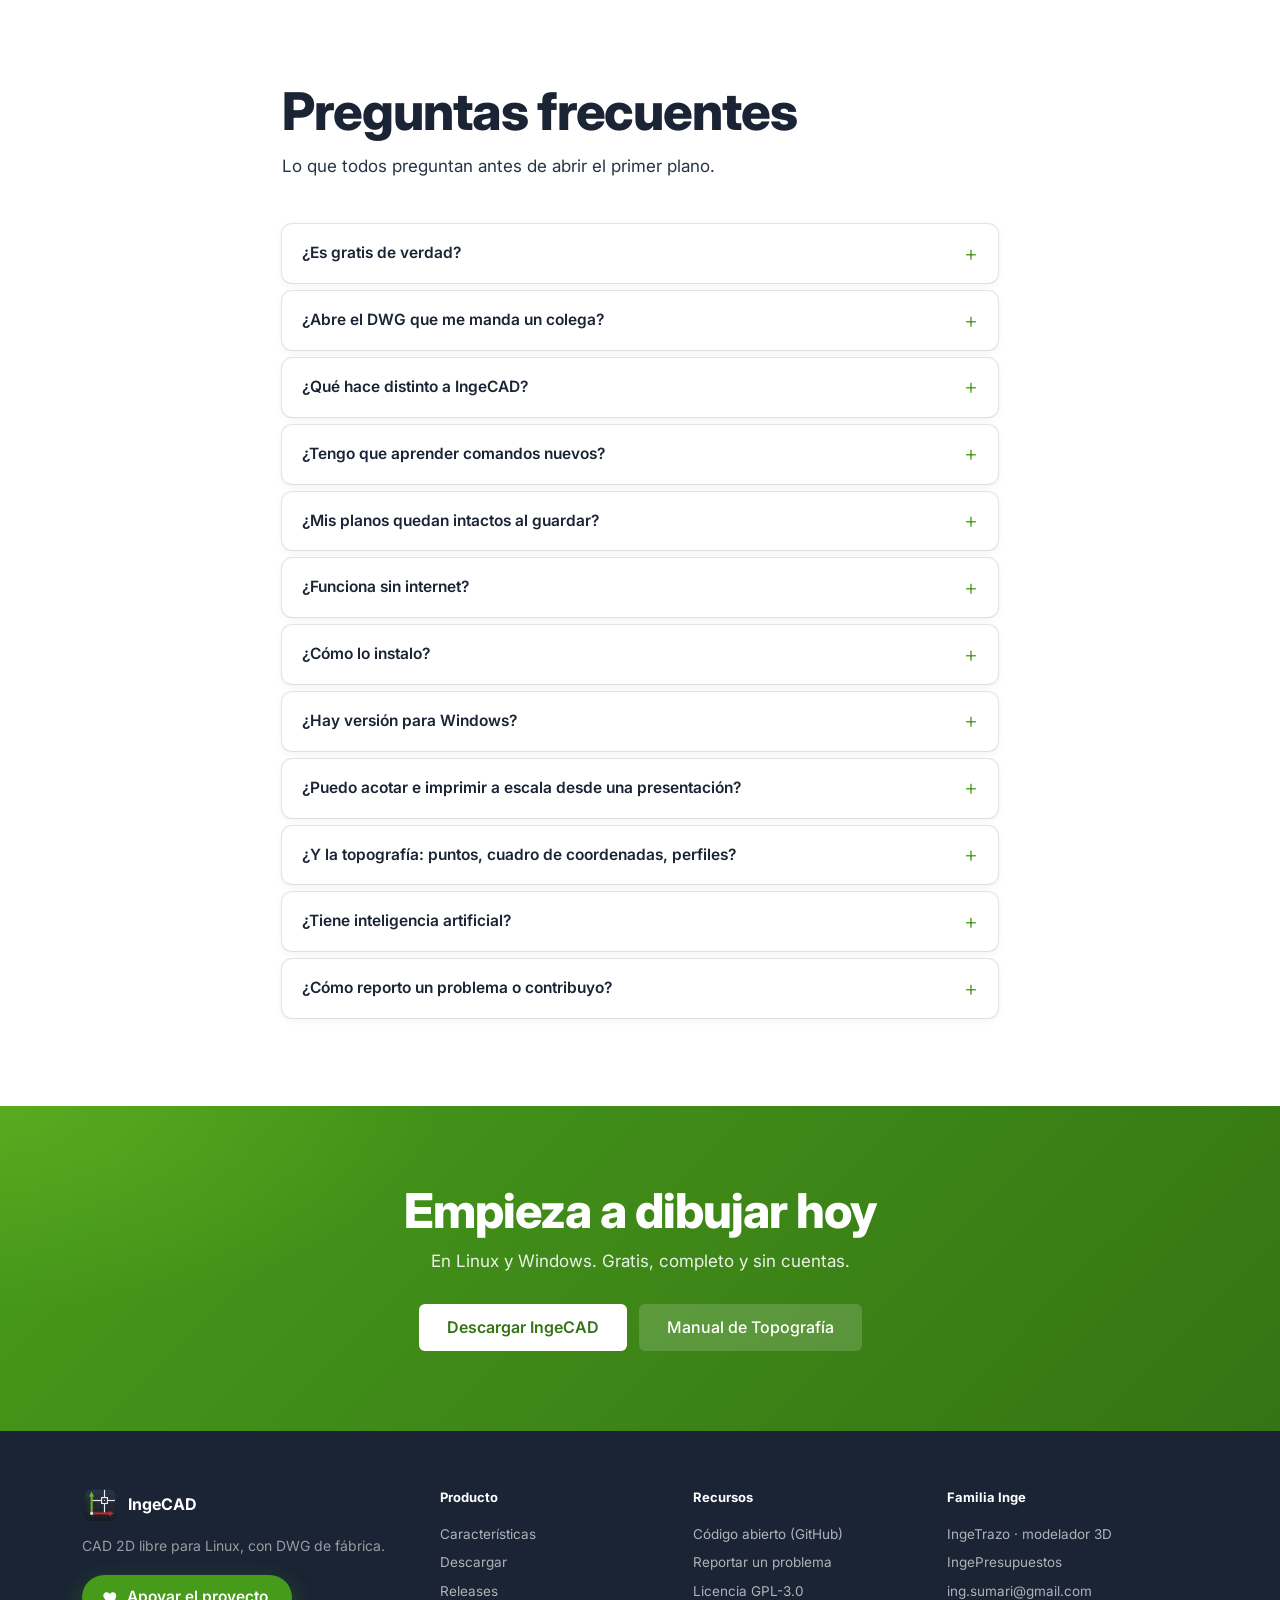
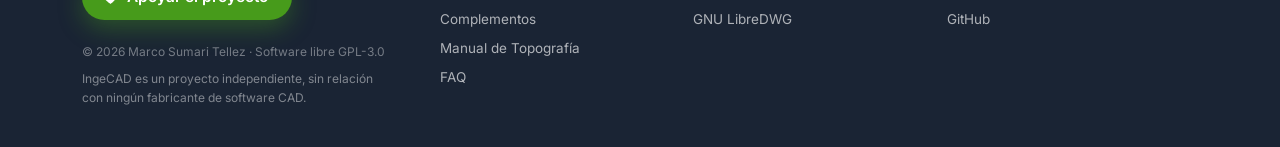
==== commit 56a79bd4: "site: /complementos, the bundled plugins and the community catalog A page modelled on ingetrazo.com/" ====
--- a/index.html
+++ b/index.html
@@ -190,6 +190,7 @@
       <nav class="nav-links">
         <a href="#features">Características</a>
         <a href="#descargar">Descargar</a>
+        <a href="/complementos">Complementos</a>
         <a href="/manual-topografia">Manual</a>
         <a href="https://github.com/ingelibre/ingecad" target="_blank" rel="noopener">GitHub</a>
         <a href="#faq">FAQ</a>
@@ -719,6 +720,7 @@
           <li><a href="#features">Características</a></li>
           <li><a href="#descargar">Descargar</a></li>
           <li><a href="https://github.com/ingelibre/ingecad/releases" target="_blank" rel="noopener">Releases</a></li>
+          <li><a href="/complementos">Complementos</a></li>
           <li><a href="/manual-topografia">Manual de Topografía</a></li>
           <li><a href="#faq">FAQ</a></li>
         </ul>
--- a/style.css
+++ b/style.css
@@ -887,3 +887,113 @@
      ahí manda el número copiable, no el código. */
   .aporte-qr       { display: none; }
 }
+
+/* ============ COMPLEMENTOS (/complementos) — calcado de ingetrazo.com/extensiones ============ */
+.ext-page .section-head h1 {
+  font-size: clamp(30px, 4.4vw, 52px);
+  line-height: 1.05;
+  font-weight: 800; color: var(--text); letter-spacing: -0.02em; margin-bottom: 14px;
+}
+.ext-tools { display: flex; flex-wrap: wrap; gap: 12px 20px; align-items: center; margin-bottom: 14px; }
+.ext-search {
+  flex: 1 1 320px; max-width: 520px;
+  font: inherit; font-size: 15px; color: var(--text);
+  padding: 11px 14px; border: 1px solid var(--silver-300); border-radius: var(--radius-sm);
+  background: var(--white);
+}
+.ext-search:focus { outline: 2px solid var(--accent); outline-offset: 1px; border-color: var(--accent); }
+.ext-only { display: inline-flex; gap: 8px; align-items: center; font-size: 14px; color: var(--slate-500); cursor: pointer; }
+.ext-only input { width: 16px; height: 16px; accent-color: var(--accent); }
+.ext-sort { display: inline-flex; gap: 8px; align-items: center; font-size: 14px; color: var(--slate-500); }
+.ext-sort select {
+  font: inherit; font-size: 14px; color: var(--text);
+  padding: 7px 10px; border: 1px solid var(--silver-300); border-radius: var(--radius-sm);
+  background: var(--white); cursor: pointer;
+}
+.ext-sort select:focus { outline: 2px solid var(--accent); outline-offset: 1px; border-color: var(--accent); }
+.ext-tags { display: flex; flex-wrap: wrap; gap: 8px; margin-bottom: 18px; }
+.ext-chip {
+  font: inherit; font-size: 13px; font-weight: 500; color: var(--slate-500);
+  padding: 6px 13px; border-radius: 999px; cursor: pointer;
+  background: var(--white); border: 1px solid var(--silver-300);
+}
+.ext-chip:hover { border-color: var(--accent); color: var(--accent-dk); }
+.ext-chip[aria-pressed="true"] { background: var(--accent); border-color: var(--accent); color: var(--white); }
+.ext-count { font-size: 14px; color: var(--muted); margin-bottom: 16px; min-height: 1.6em; }
+.ext-grid { display: grid; grid-template-columns: repeat(auto-fill, minmax(290px, 1fr)); gap: 20px; }
+.ext-more-row { display: flex; justify-content: center; margin-top: 28px; }
+.ext-more { background: var(--white); color: var(--accent-dk); border: 1px solid var(--line); box-shadow: var(--shadow); }
+.ext-more:hover { border-color: var(--accent); }
+.ext-more[hidden] { display: none; }
+.ext-all-h { font-size: 24px; color: var(--head); margin-bottom: 16px; }
+.ext-card {
+  display: flex; flex-direction: column; overflow: hidden;
+  background: var(--white); border-radius: var(--radius); box-shadow: var(--shadow);
+  border: 1px solid var(--line);
+}
+.ext-shot { aspect-ratio: 16 / 10; background: var(--accent-soft); overflow: hidden; }
+.ext-shot img { width: 100%; height: 100%; object-fit: cover; display: block; }
+.ext-shot-none { display: grid; place-items: center; }
+.ext-shot-none span { font-size: 56px; font-weight: 800; color: var(--accent); opacity: 0.55; }
+.ext-body { padding: 18px 20px 20px; display: flex; flex-direction: column; gap: 8px; flex: 1; }
+.ext-top { display: flex; justify-content: space-between; align-items: flex-start; gap: 10px; }
+.ext-top h3 { font-size: 18px; line-height: 1.3; color: var(--head); }
+.ext-author { font-size: 13px; color: var(--muted); }
+.ext-summary { font-size: 15px; line-height: 1.55; color: var(--text); }
+.ext-card-tags { display: flex; flex-wrap: wrap; gap: 6px; }
+.ext-card-tags span {
+  font-size: 12px; color: var(--accent-dk); background: var(--accent-soft);
+  padding: 2px 9px; border-radius: 999px;
+}
+.ext-meta { font-size: 12px; color: var(--muted); margin-top: auto; padding-top: 6px; }
+.ext-links { display: flex; align-items: center; gap: 16px; flex-wrap: wrap; }
+.ext-code, .ext-guide { font-size: 14px; font-weight: 600; color: var(--accent-dk); text-decoration: none; }
+.ext-code:hover, .ext-guide:hover { text-decoration: underline; }
+.ext-badge {
+  flex: none; font-size: 11px; font-weight: 700; letter-spacing: 0.02em; text-transform: uppercase;
+  padding: 3px 8px; border-radius: 4px;
+  color: var(--slate-500); background: var(--silver-100); border: 1px solid var(--silver-300);
+}
+.ext-badge-ok { color: var(--accent-dk); background: var(--accent-soft); border-color: rgba(71,155,27,0.35); }
+.ext-empty { padding: 24px 0; color: var(--muted); }
+.ext-info { display: grid; grid-template-columns: repeat(auto-fit, minmax(280px, 1fr)); gap: 20px; margin-top: 56px; }
+.ext-box {
+  background: var(--white); border-radius: var(--radius); box-shadow: var(--shadow);
+  padding: 24px; display: flex; flex-direction: column; gap: 12px;
+}
+.ext-box h2 { font-size: 20px; color: var(--head); }
+.ext-box ol { padding-left: 20px; display: grid; gap: 8px; font-size: 15px; }
+.ext-box p { font-size: 15px; line-height: 1.55; }
+.ext-box .ext-badge { margin-right: 4px; }
+.ext-small { font-size: 13px !important; color: var(--muted); }
+.ext-box-cta { background: var(--night); color: var(--silver-100); }
+.ext-box-cta h2 { color: var(--white); }
+.ext-box-cta .btn { align-self: flex-start; }
+.ext-box-cta .ext-guide { color: var(--accent-lt); }
+@media (max-width: 760px) {
+  .ext-grid { grid-template-columns: 1fr; }
+  .ext-info { margin-top: 40px; }
+}
+
+/* Extensions: the «how do I install one?» link under the title jumps to the
+   install box; the box clears the sticky navbar when it lands. */
+.ext-how { white-space: nowrap; font-weight: 600; }
+#instalar { scroll-margin-top: 90px; }
+.ext-box code { font-size: 0.92em; background: var(--accent-soft); padding: 0 4px; border-radius: 4px; }
+#instalar, #publicar, #comunidad { scroll-margin-top: 90px; }
+.ext-box-cta code { background: rgba(255,255,255,0.12); color: var(--white); }
+/* Propios de IngeCAD: los incluidos (escritos en el HTML) y el estado
+   vacío o sin red del catálogo de la comunidad. */
+.ext-lead { font-size: 15px; color: var(--text); margin: -6px 0 18px; }
+.ext-grid-bundled { margin-bottom: 56px; }
+.ext-grid-bundled .ext-shot { aspect-ratio: 16 / 6; }
+.ext-badge-in { color: var(--white); background: var(--accent); border-color: var(--accent); }
+.ext-tools[hidden], .ext-tags[hidden], .ext-count[hidden], .ext-state[hidden] { display: none; }
+.ext-state {
+  background: var(--white); border: 1px dashed rgba(71,155,27,0.45); border-radius: var(--radius);
+  padding: 28px 24px; display: flex; flex-direction: column; gap: 10px; align-items: flex-start;
+}
+.ext-state h3 { font-size: 18px; color: var(--head); }
+.ext-state p { font-size: 15px; line-height: 1.55; color: var(--text); max-width: 720px; }
+.ext-shot-logo img { width: 64px; height: 64px; opacity: 0.9; }
+.ext-box code { overflow-wrap: anywhere; }
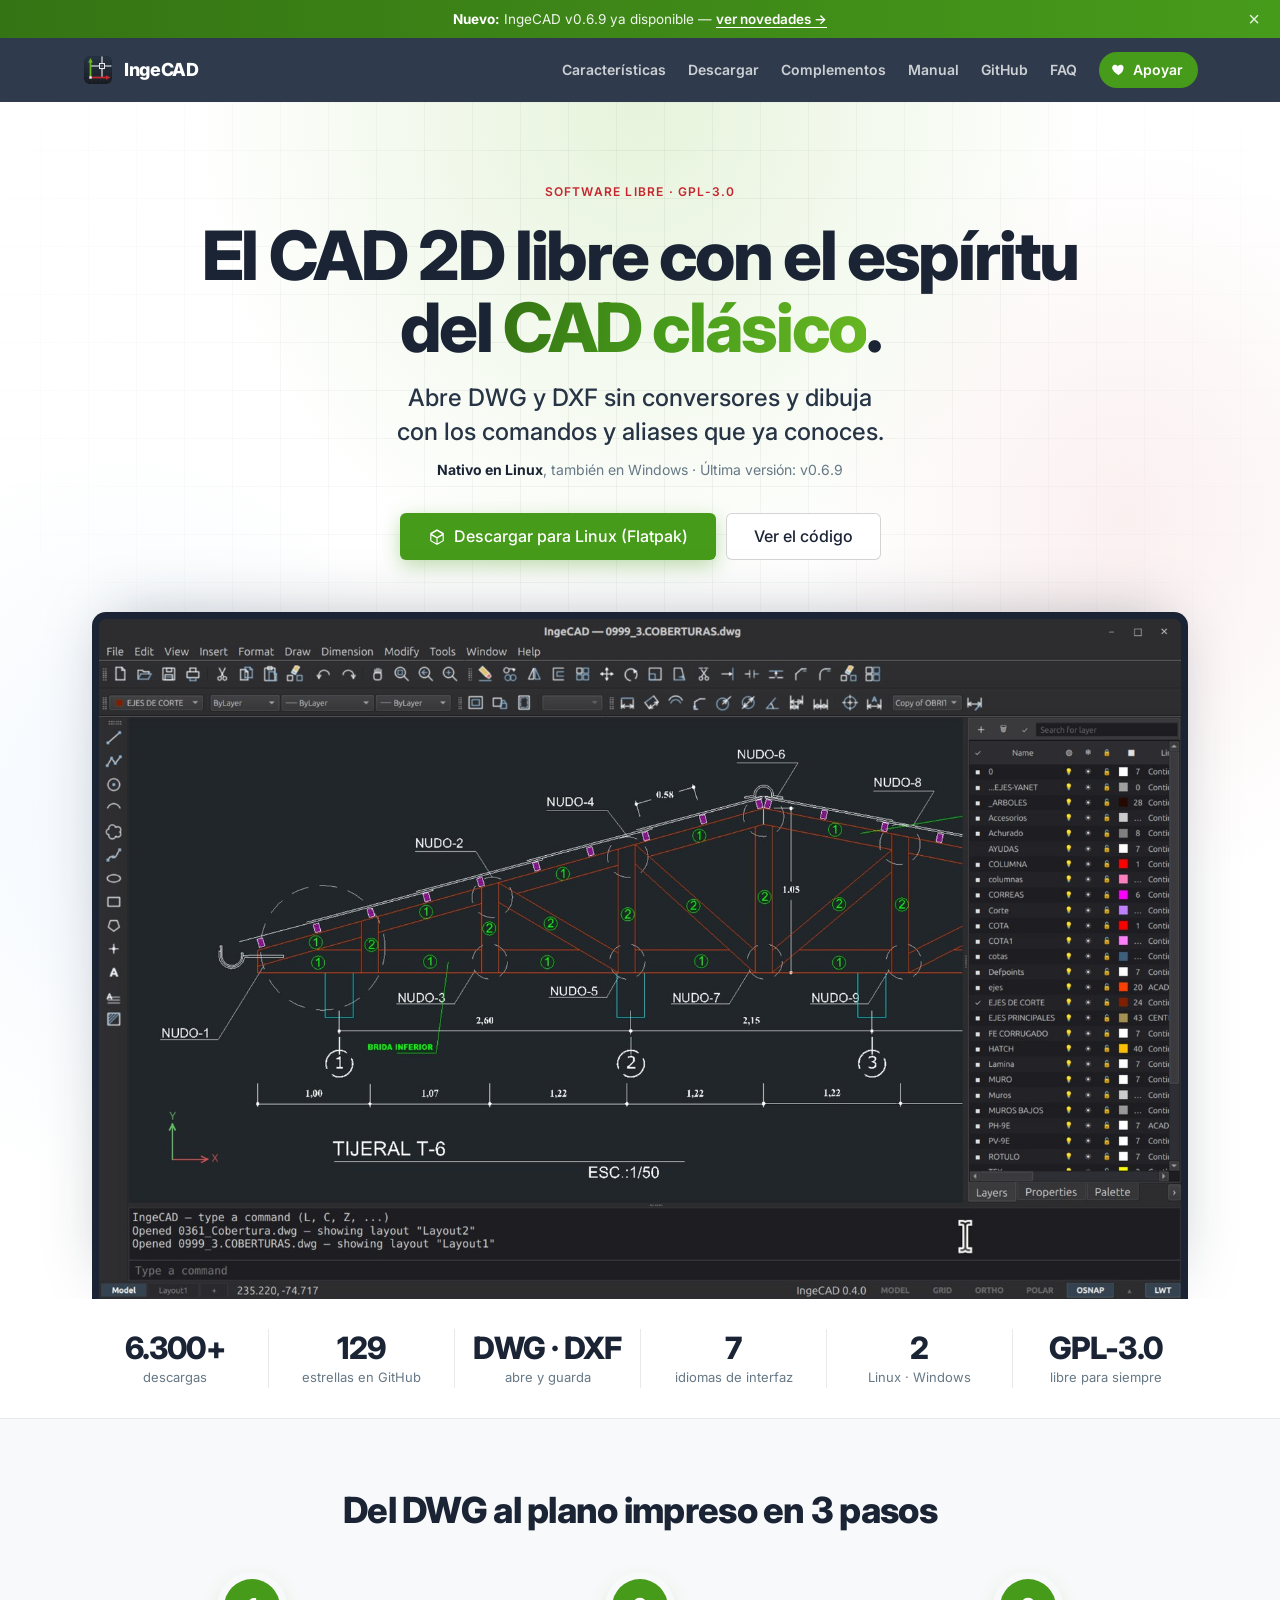
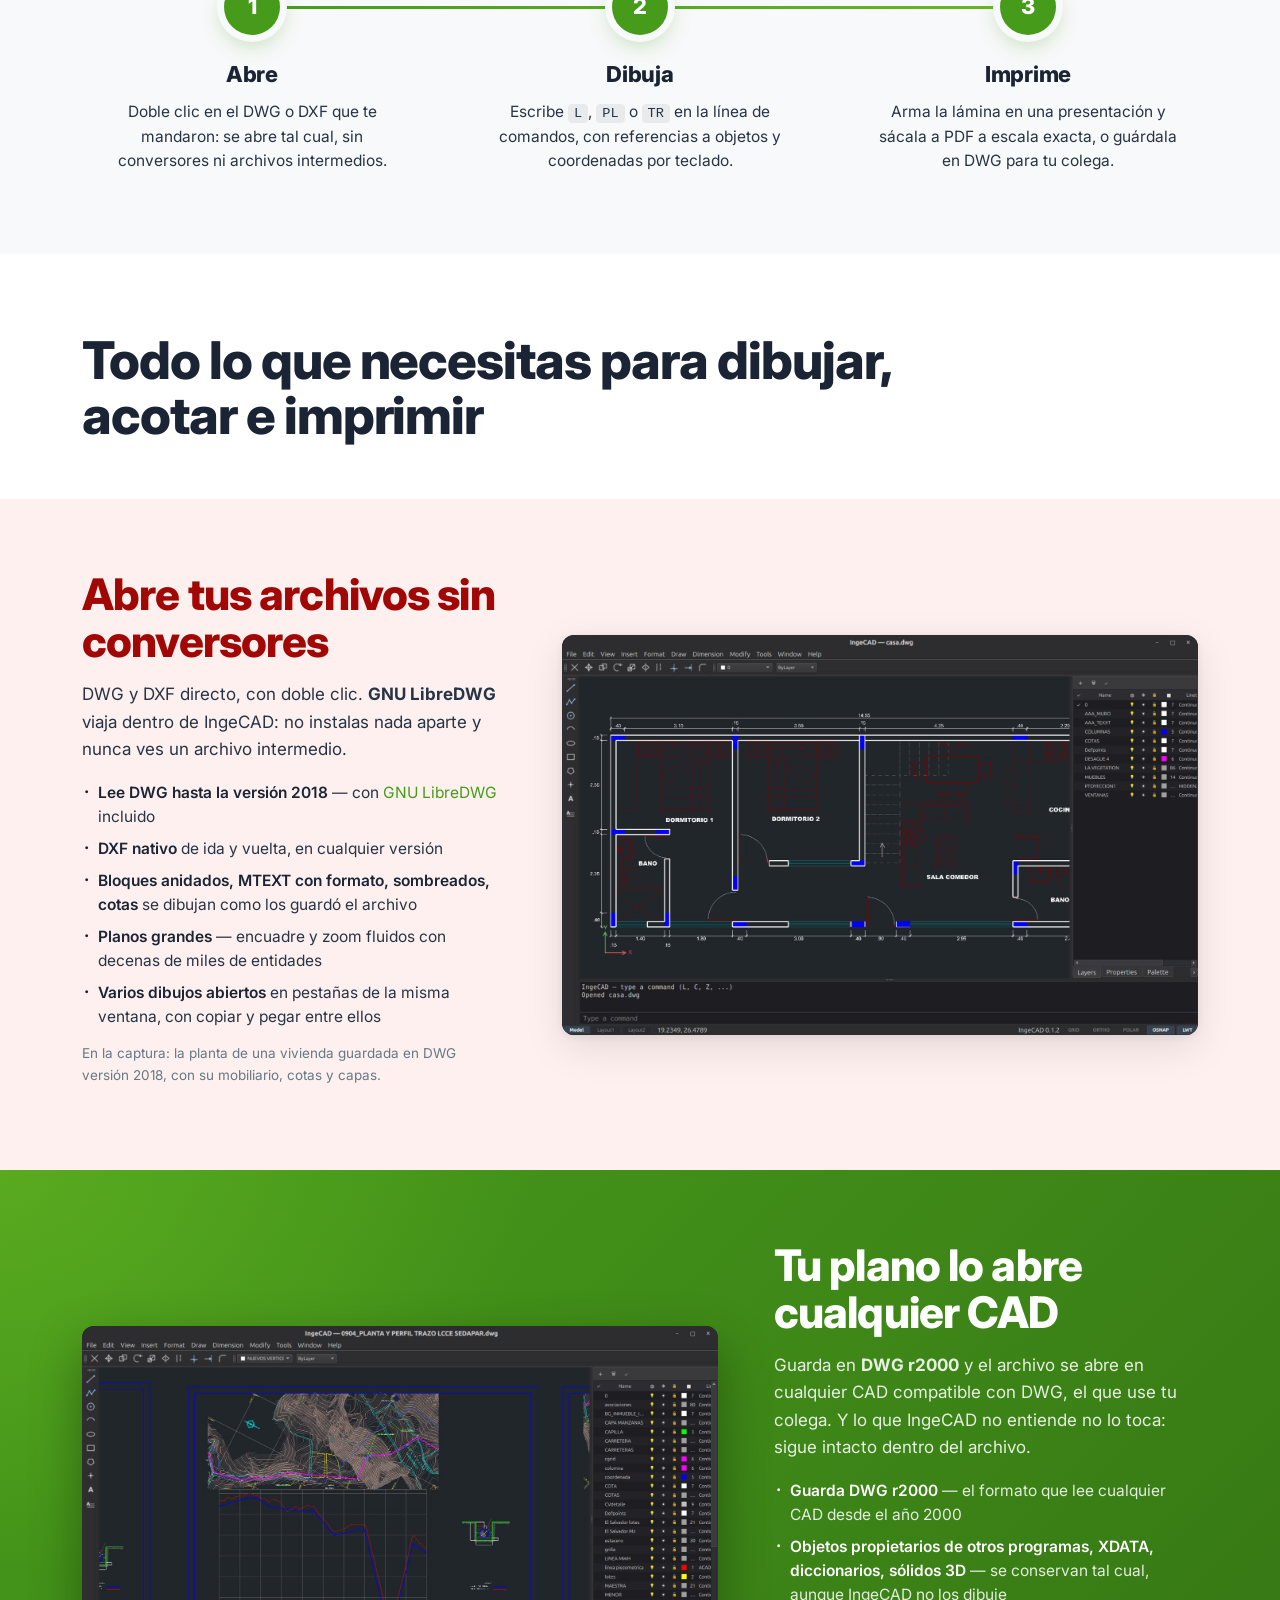
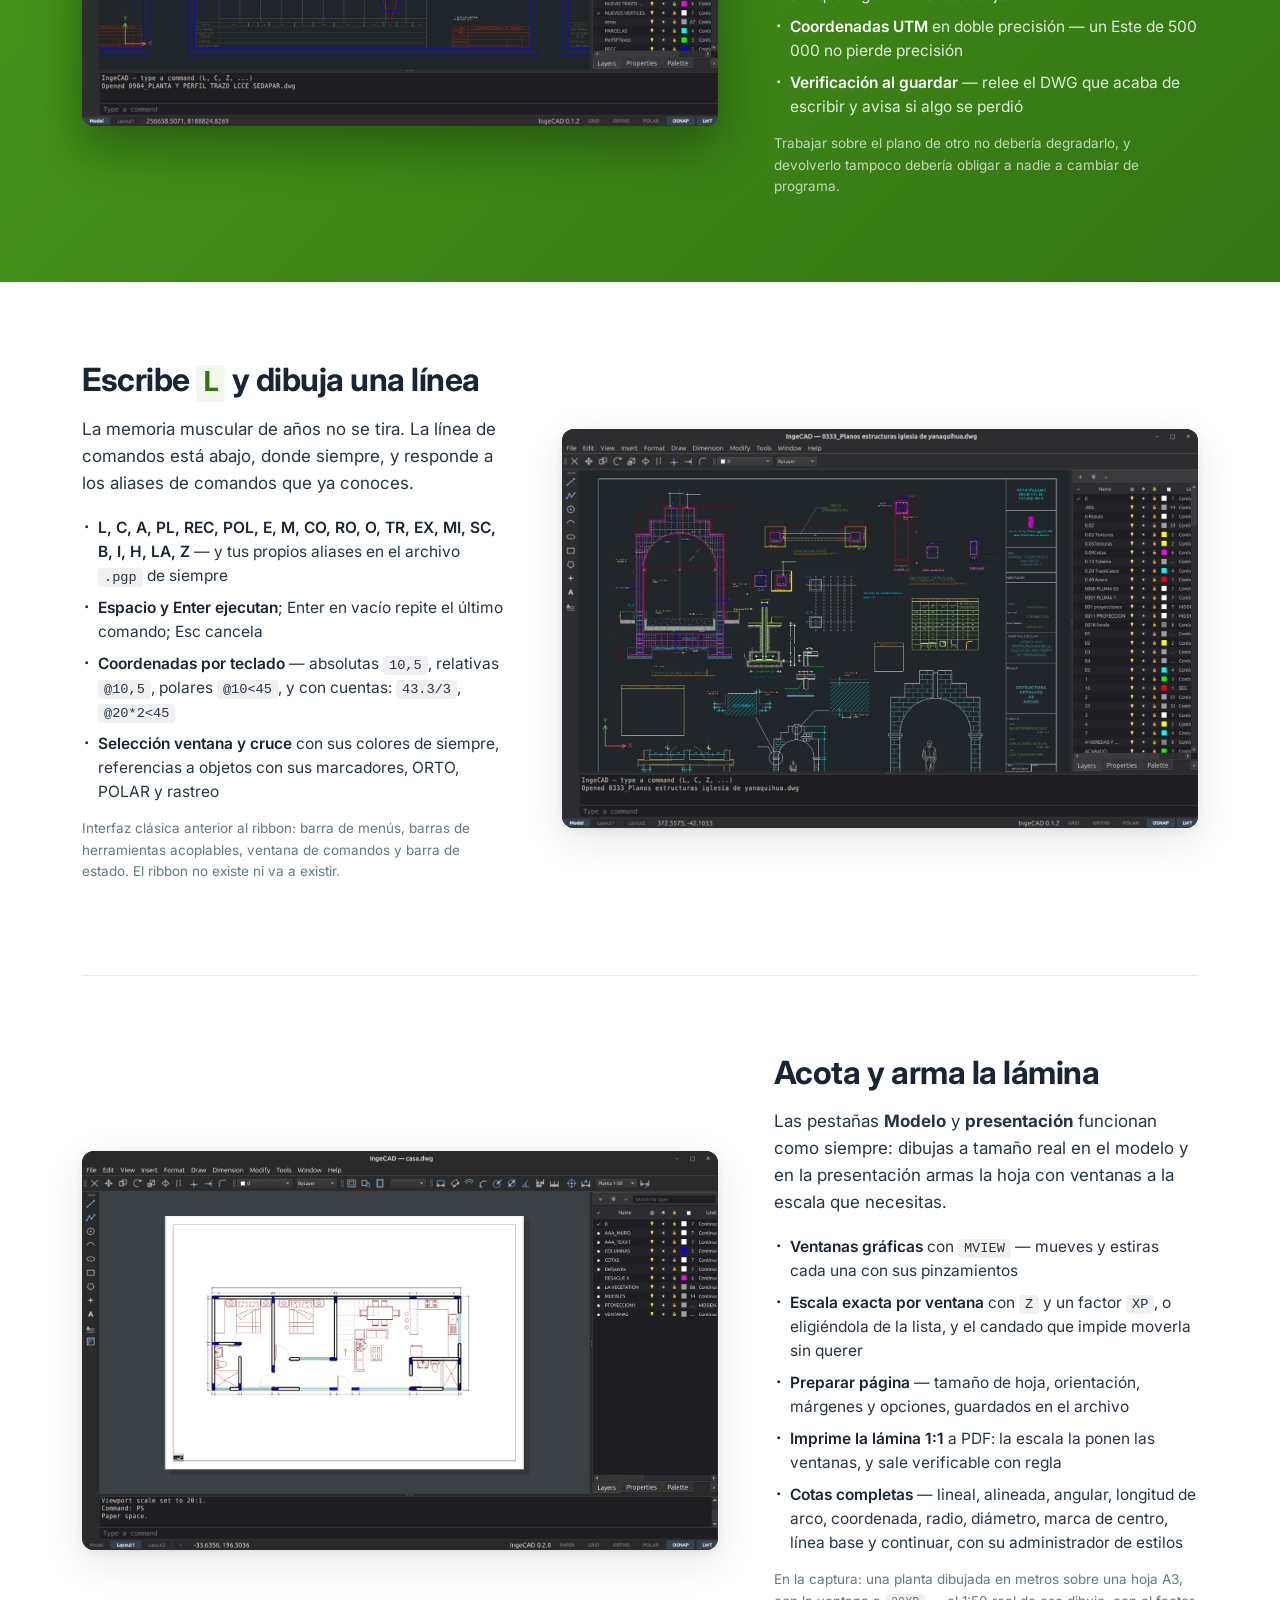
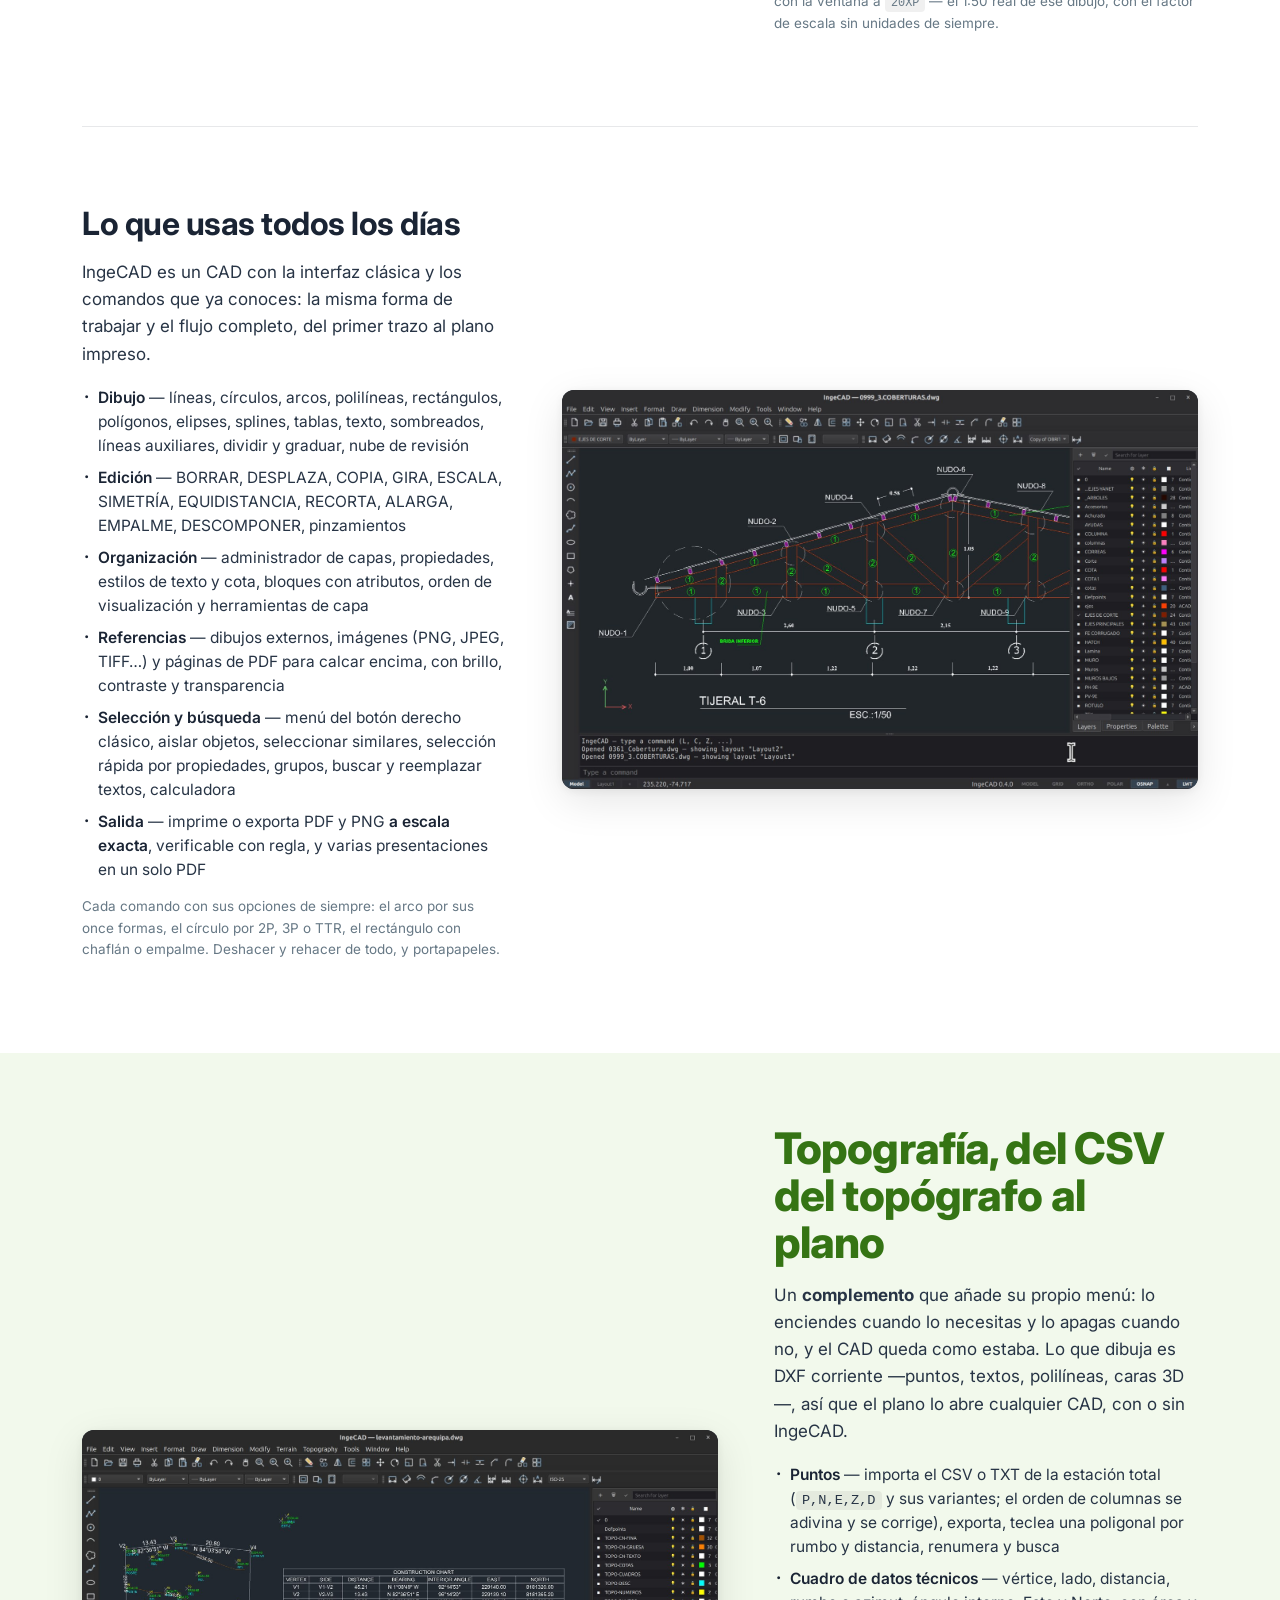
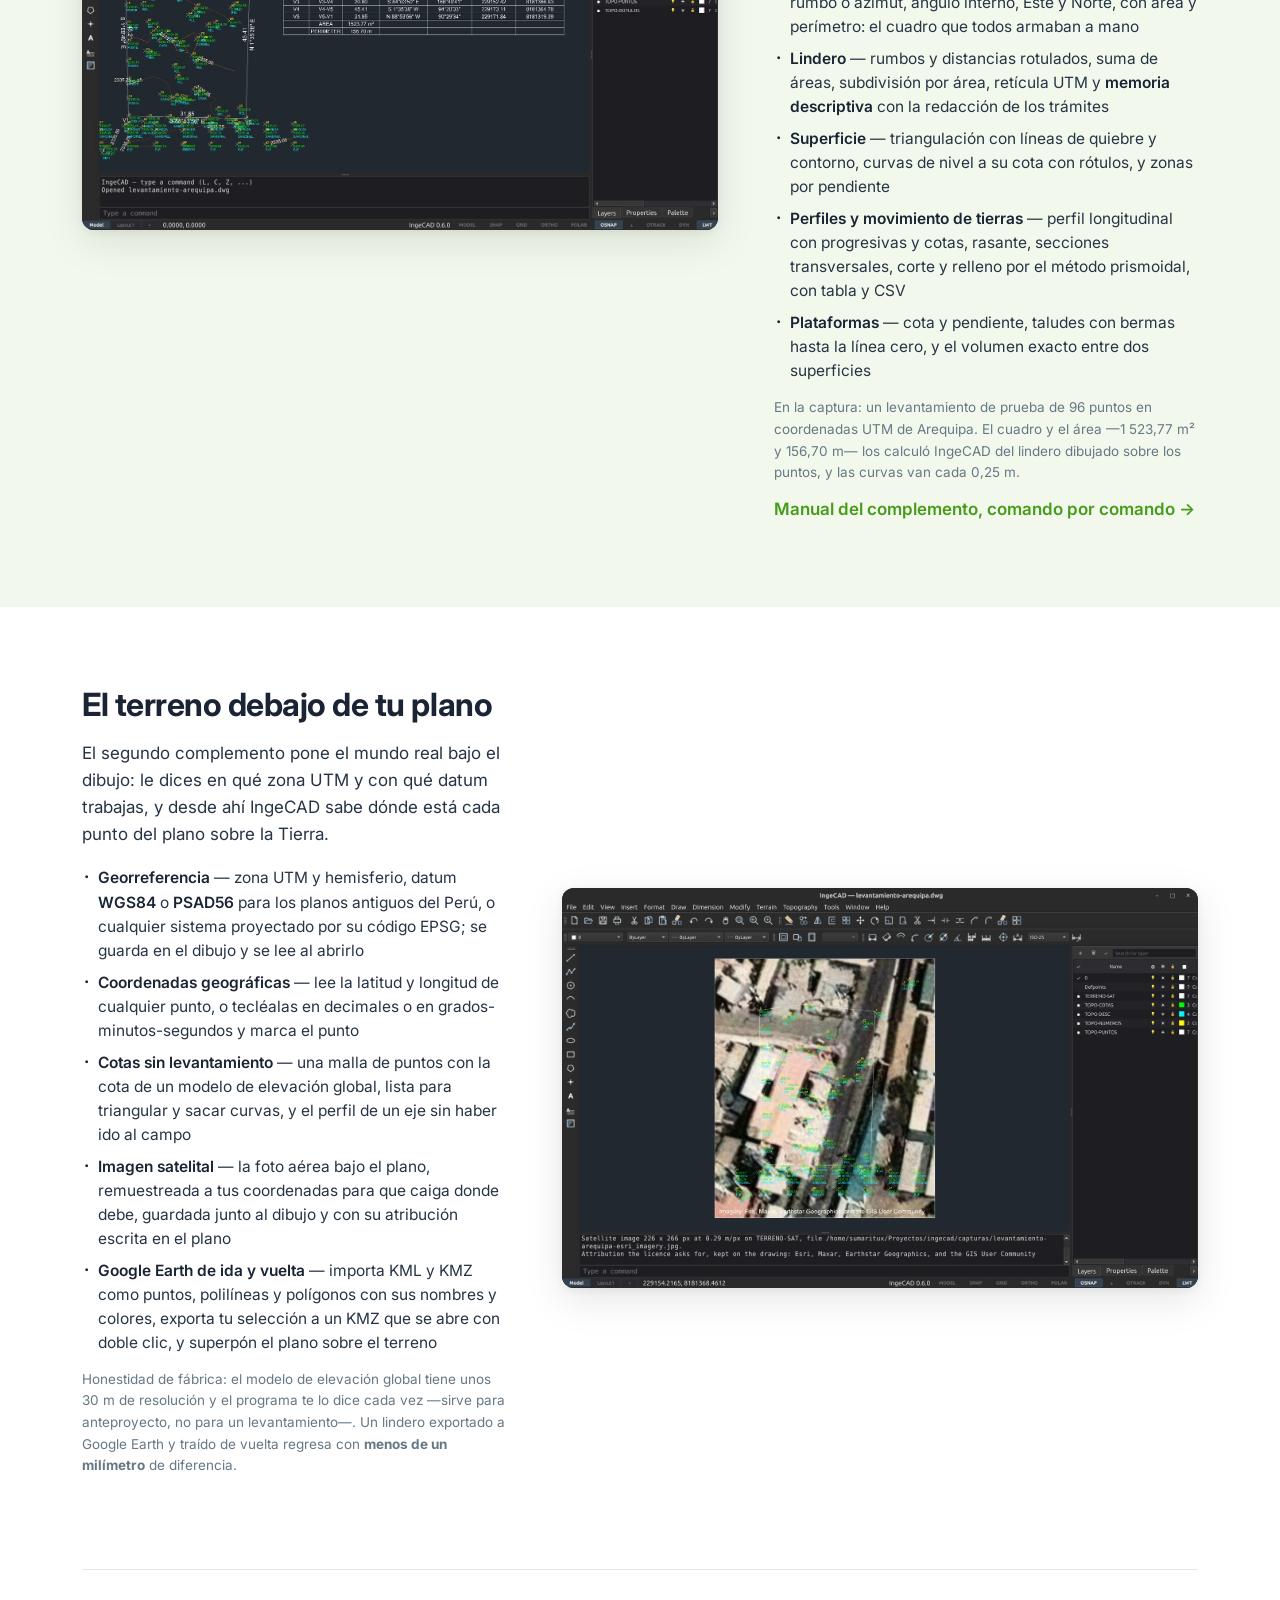
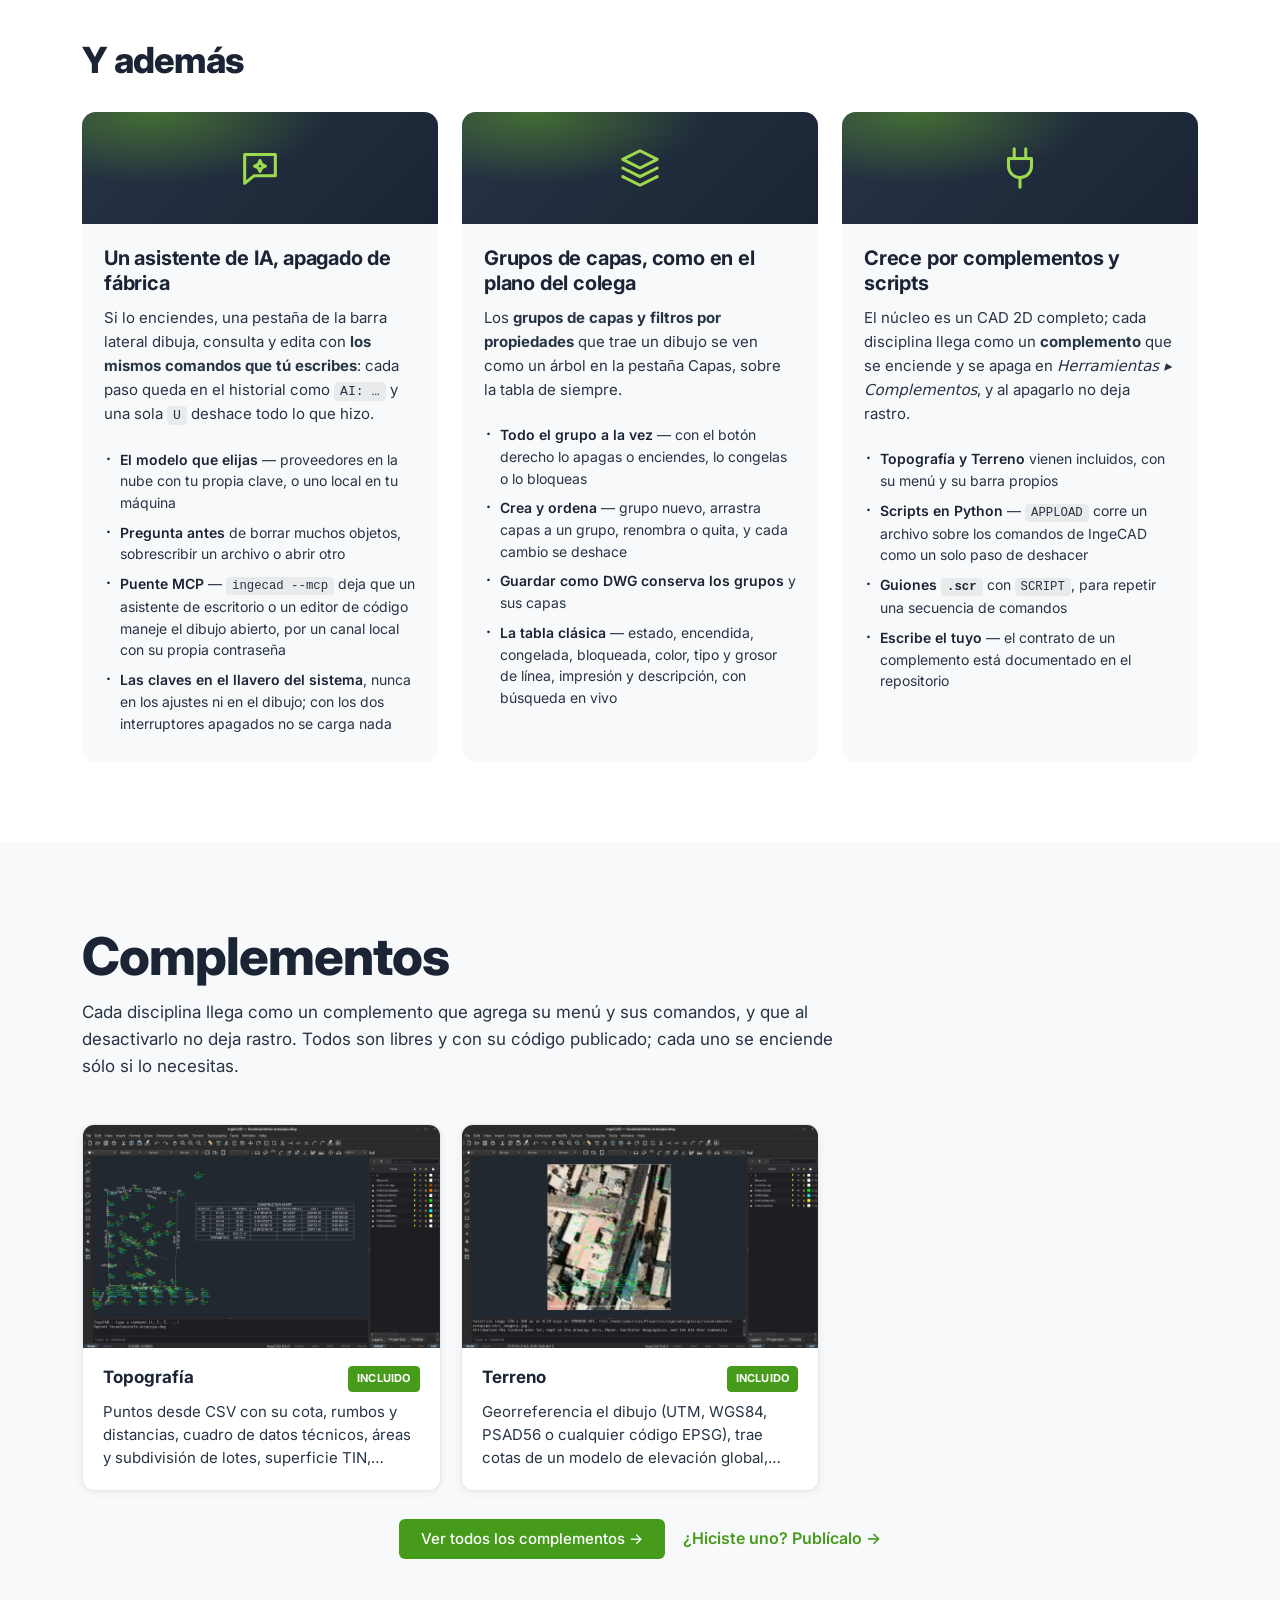
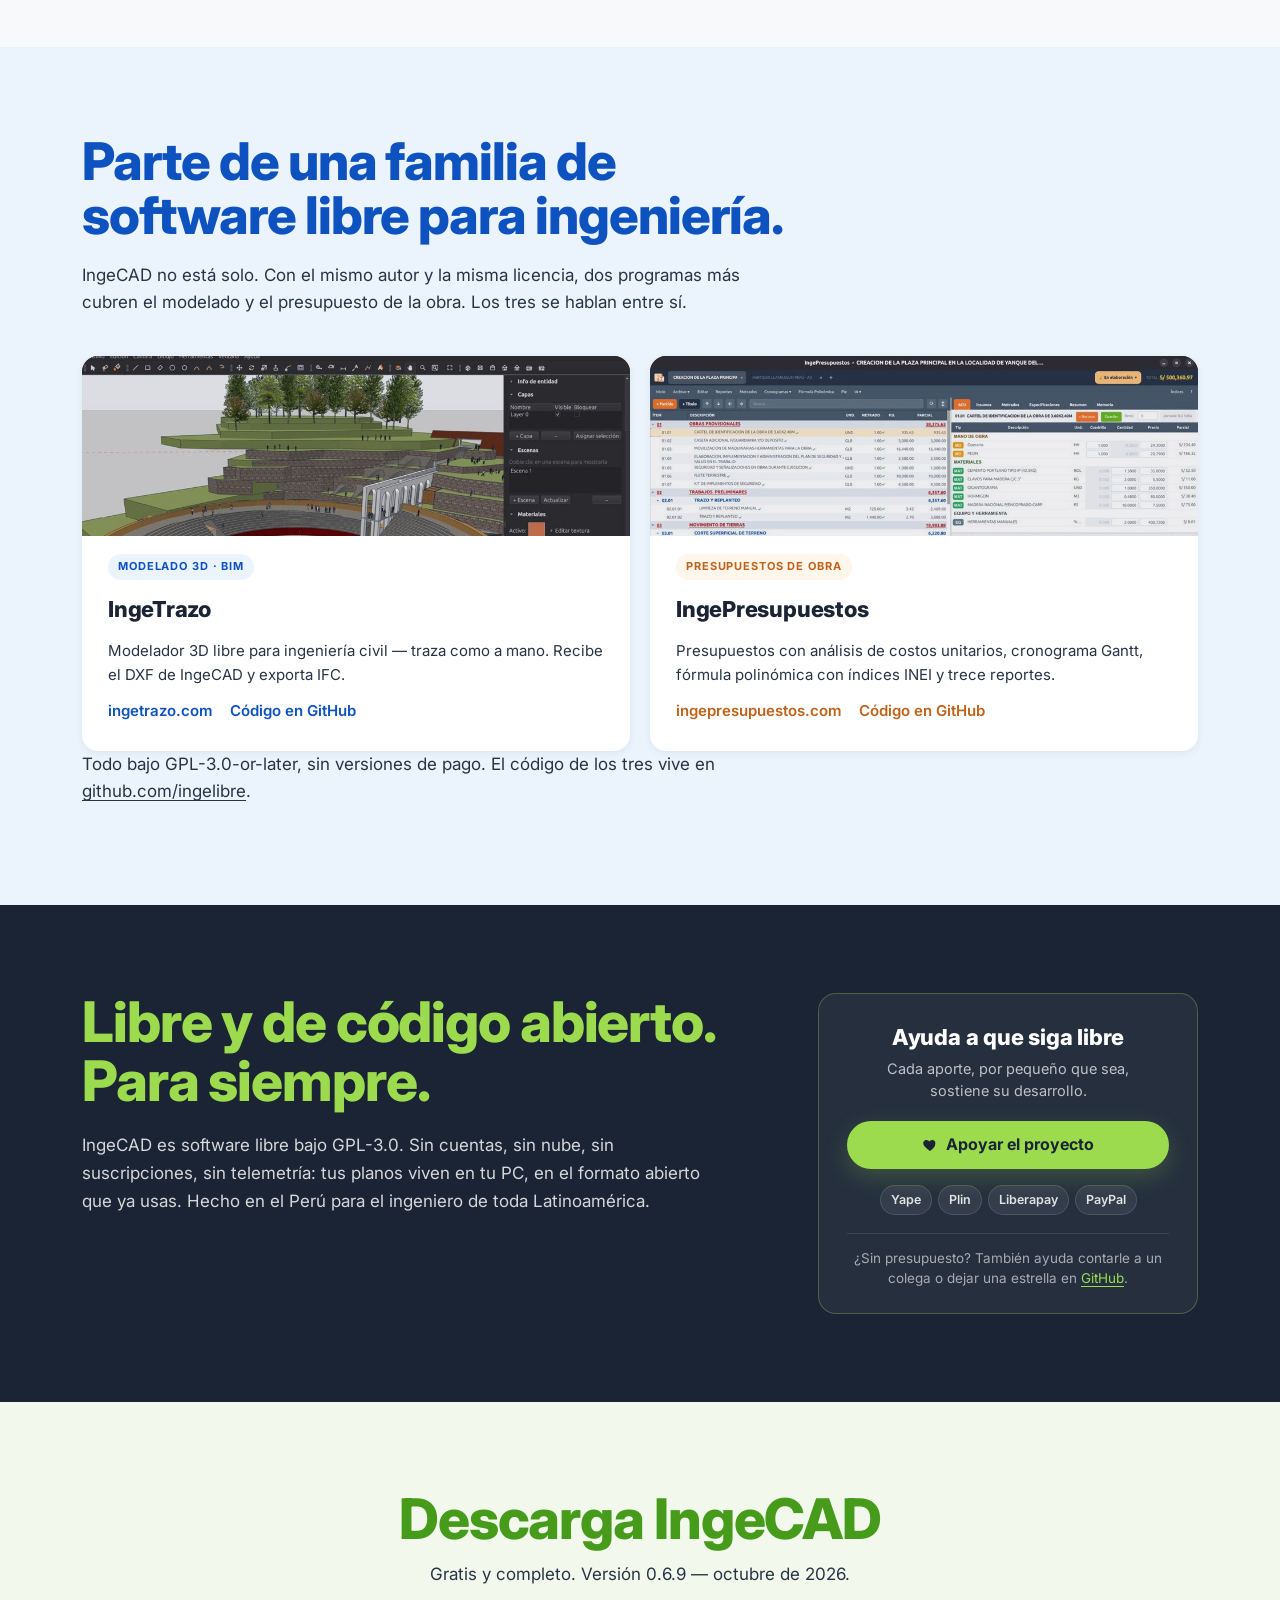
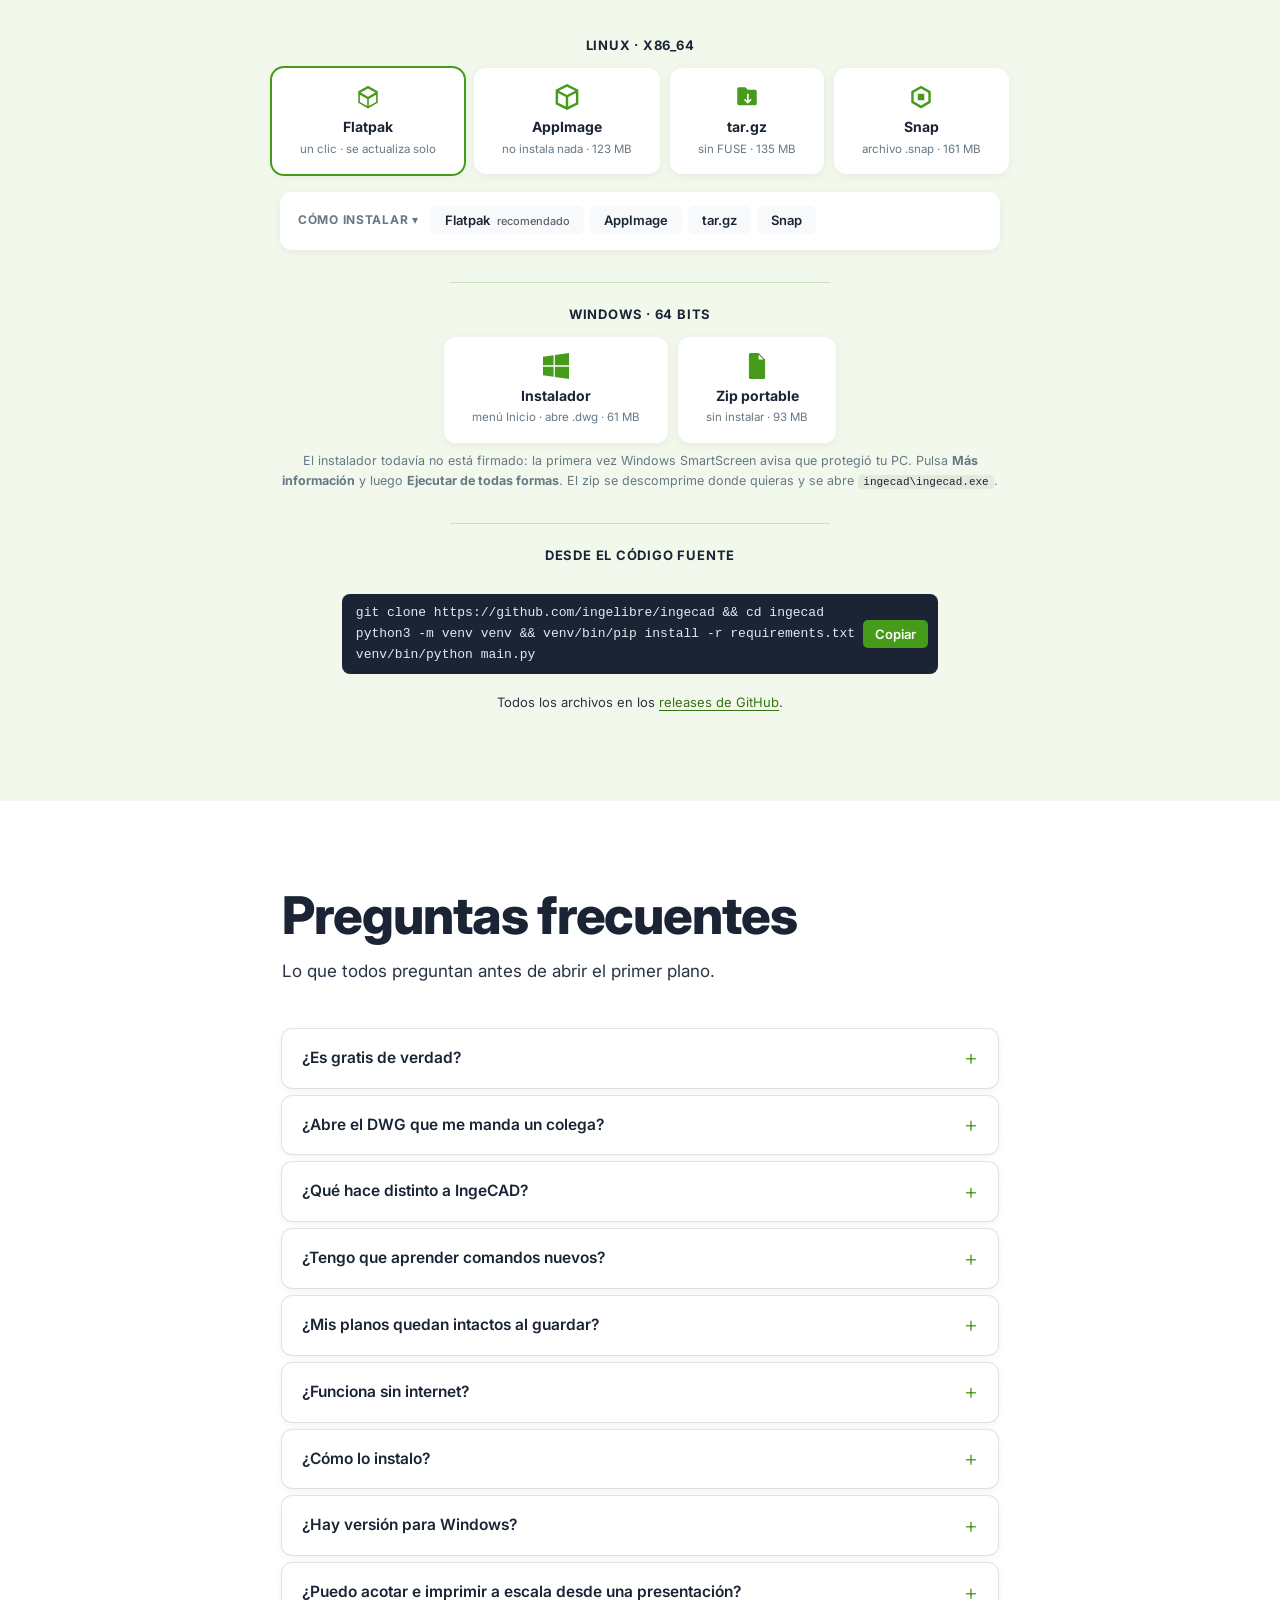
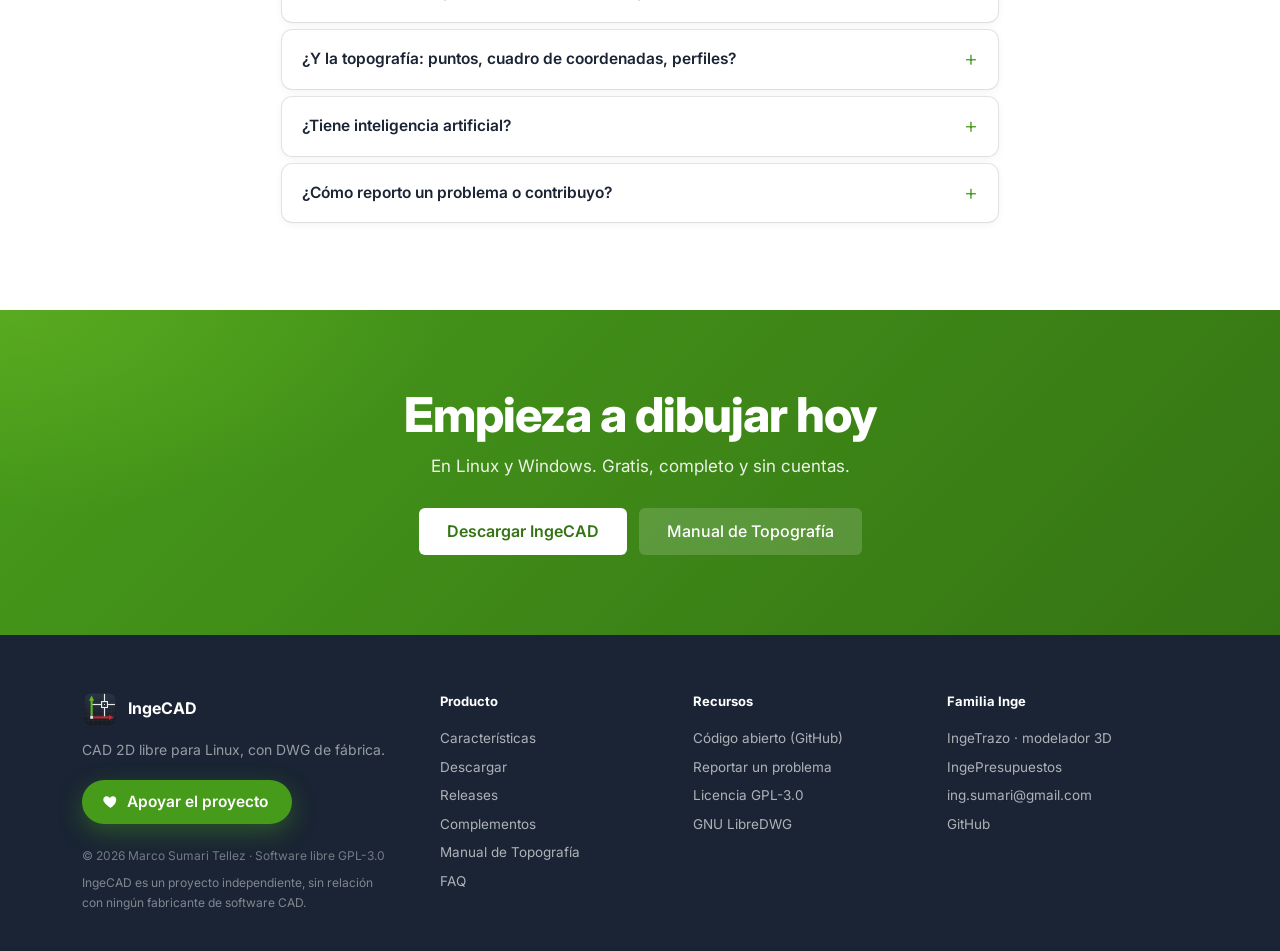
==== commit 61a096dc: "site: the home page shows the plugins, community ones from the catalog Co-Authored-By: Claude Opus 5" ====
--- a/index.html
+++ b/index.html
@@ -461,6 +461,38 @@
     </section>
 
   </div>
+
+  <!-- ============ COMPLEMENTOS ============ -->
+  <!-- The two bundled plugins are static; /home-ext.js adds up to four
+       community ones, read live from the catalog /complementos shows. -->
+  <section id="complementos" class="section bg-light home-ext reveal">
+    <div class="container">
+      <div class="section-head">
+        <h2>Complementos</h2>
+        <p>Cada disciplina llega como un complemento que agrega su menú y sus comandos, y que al desactivarlo no deja rastro. Todos son libres y con su código publicado; cada uno se enciende sólo si lo necesitas.</p>
+      </div>
+      <div class="ext-grid" id="home-ext-grid">
+        <a class="ext-card home-ext-card" href="/complementos">
+          <div class="ext-shot"><img src="images/screenshots/topografia.jpeg" alt="" loading="lazy" width="600" height="375"></div>
+          <div class="ext-body">
+            <div class="ext-top"><h3>Topografía</h3><span class="ext-badge ext-badge-in">Incluido</span></div>
+            <p class="ext-summary home-ext-summary">Puntos desde CSV con su cota, rumbos y distancias, cuadro de datos técnicos, áreas y subdivisión de lotes, superficie TIN, curvas de nivel, perfiles, plataformas y volúmenes.</p>
+          </div>
+        </a>
+        <a class="ext-card home-ext-card" href="/complementos">
+          <div class="ext-shot"><img src="images/screenshots/terreno.jpeg" alt="" loading="lazy" width="600" height="375"></div>
+          <div class="ext-body">
+            <div class="ext-top"><h3>Terreno</h3><span class="ext-badge ext-badge-in">Incluido</span></div>
+            <p class="ext-summary home-ext-summary">Georreferencia el dibujo (UTM, WGS84, PSAD56 o cualquier código EPSG), trae cotas de un modelo de elevación global, pone la imagen satelital bajo el plano e importa y exporta KML/KMZ.</p>
+          </div>
+        </a>
+      </div>
+      <p class="home-ext-cta">
+        <a class="btn btn-primary" href="/complementos">Ver todos los complementos →</a>
+        <a class="home-ext-pub" href="https://github.com/ingelibre/ingecad-extensions#español" target="_blank" rel="noopener">¿Hiciste uno? Publícalo →</a>
+      </p>
+    </div>
+  </section>
 
   <!-- ============ PUENTE FAMILIA INGE ============ -->
   <section class="bridge reveal">
@@ -753,5 +785,6 @@
   </div>
 
   <script src="script.js"></script>
+  <script src="home-ext.js"></script>
 </body>
 </html>
--- a/style.css
+++ b/style.css
@@ -997,3 +997,11 @@
 .ext-state p { font-size: 15px; line-height: 1.55; color: var(--text); max-width: 720px; }
 .ext-shot-logo img { width: 64px; height: 64px; opacity: 0.9; }
 .ext-box code { overflow-wrap: anywhere; }
+
+/* ============ Complementos en la portada ============ */
+.home-ext-card { color: inherit; text-decoration: none; transition: transform .15s ease, box-shadow .15s ease; }
+.home-ext-card:hover { transform: translateY(-2px); box-shadow: var(--shadow-img, 0 10px 30px rgba(26,36,52,.15)); }
+.home-ext-card h3 { font-size: 17px; color: var(--head); }
+.home-ext-summary { display: -webkit-box; -webkit-line-clamp: 3; -webkit-box-orient: vertical; overflow: hidden; }
+.home-ext-cta { margin-top: 28px; display: flex; gap: 18px; align-items: center; justify-content: center; flex-wrap: wrap; }
+.home-ext-pub { font-weight: 600; }
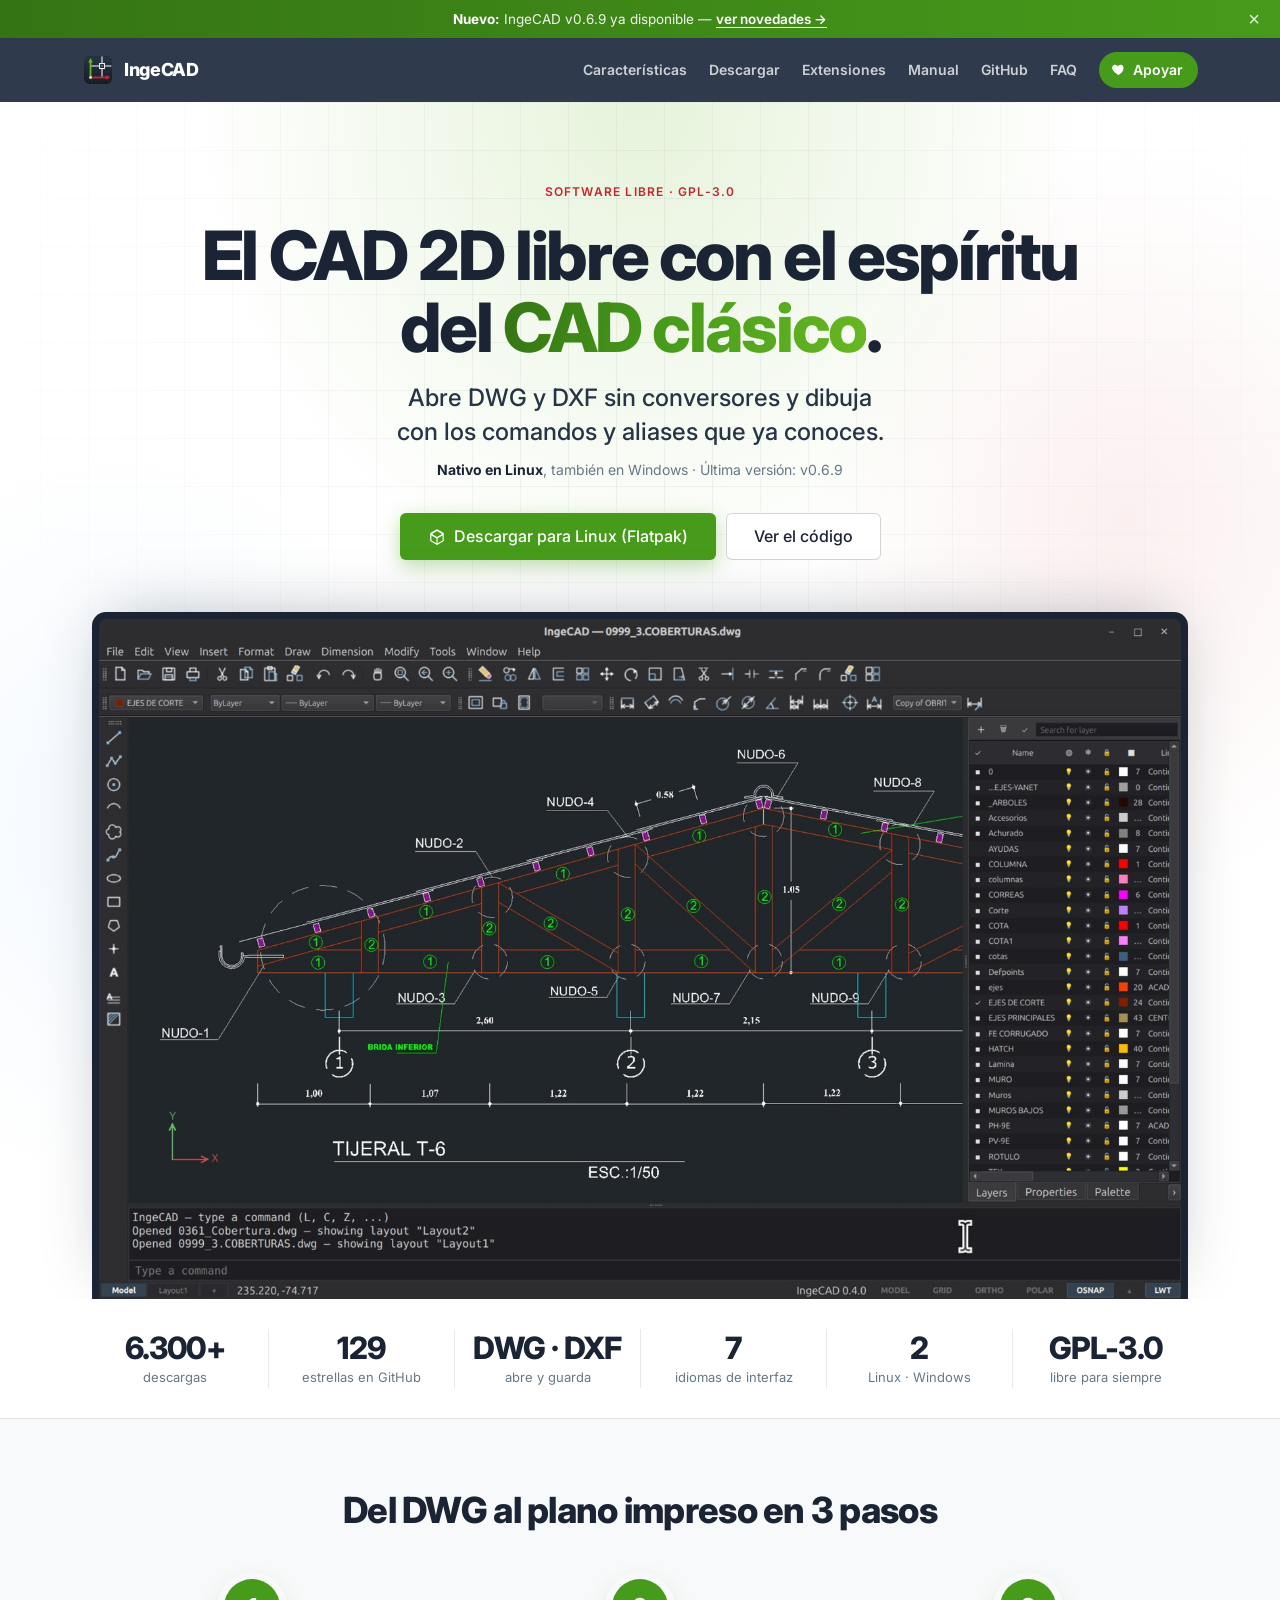
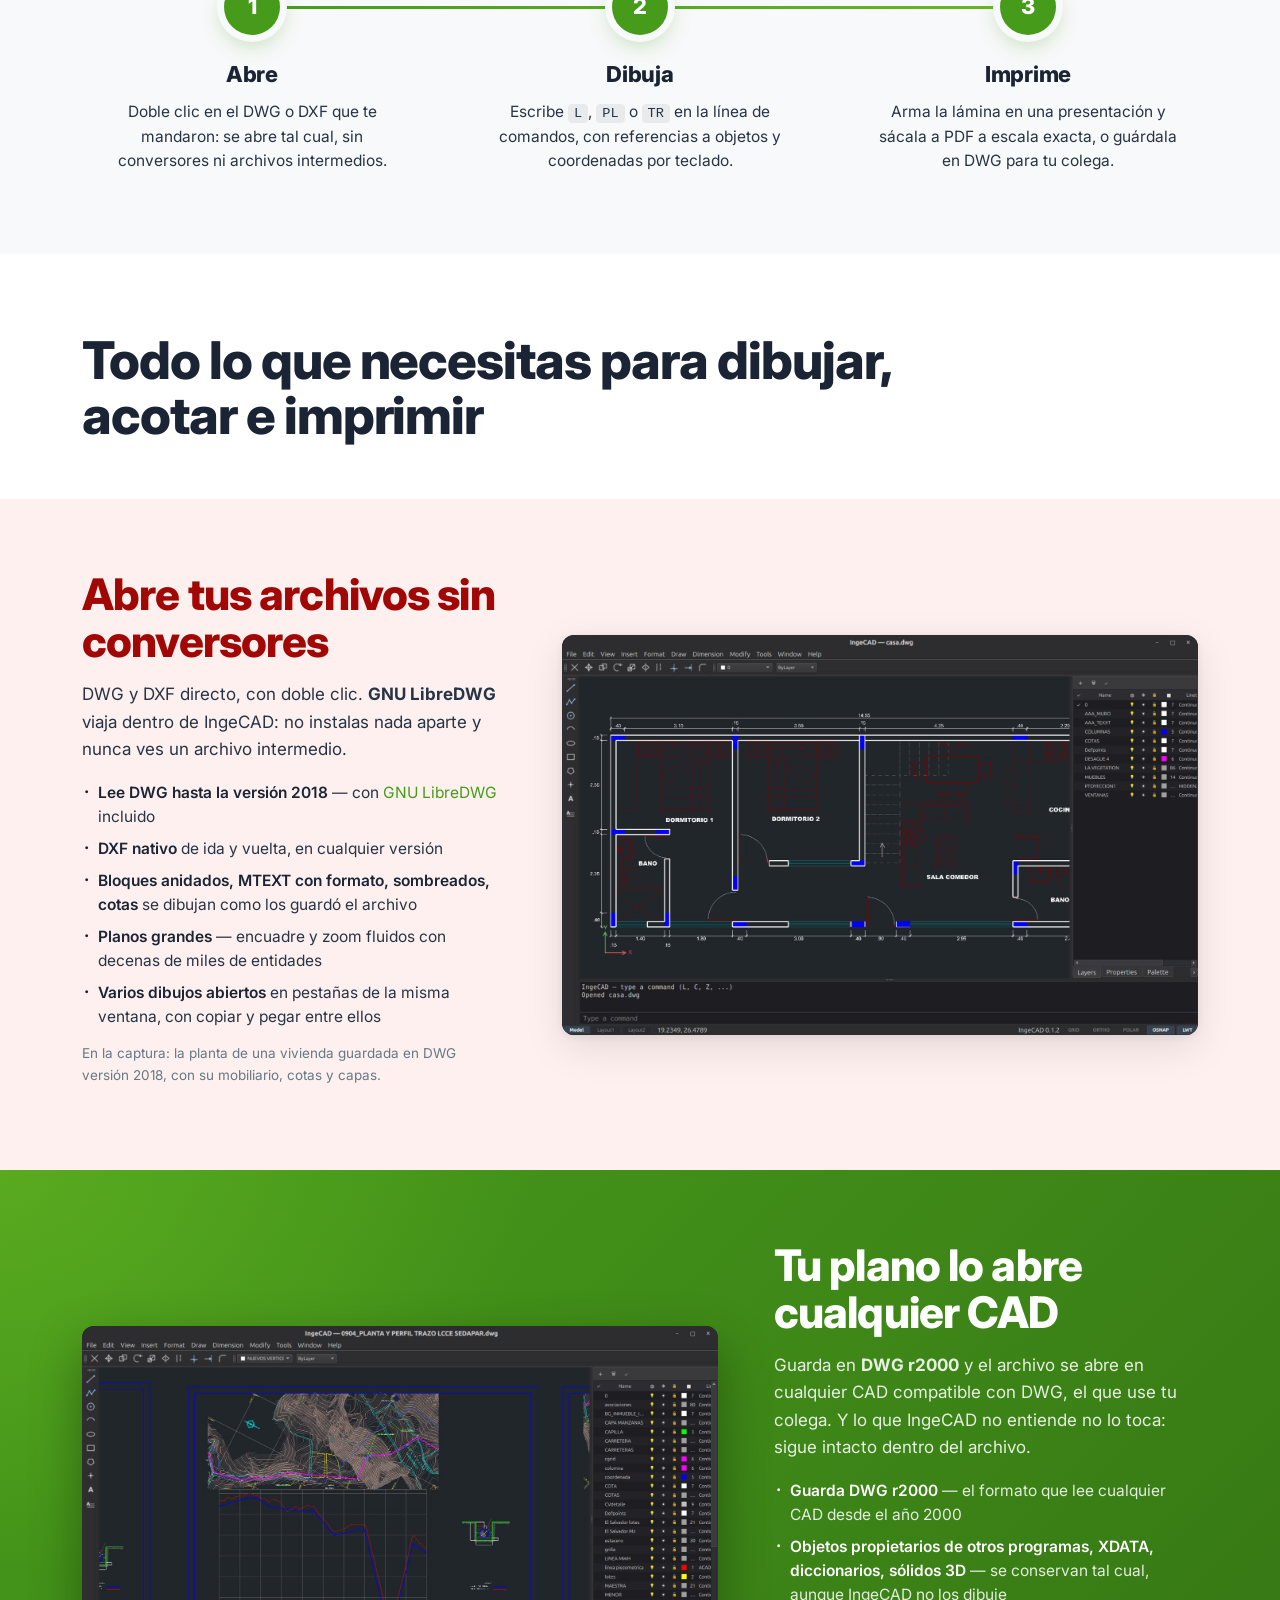
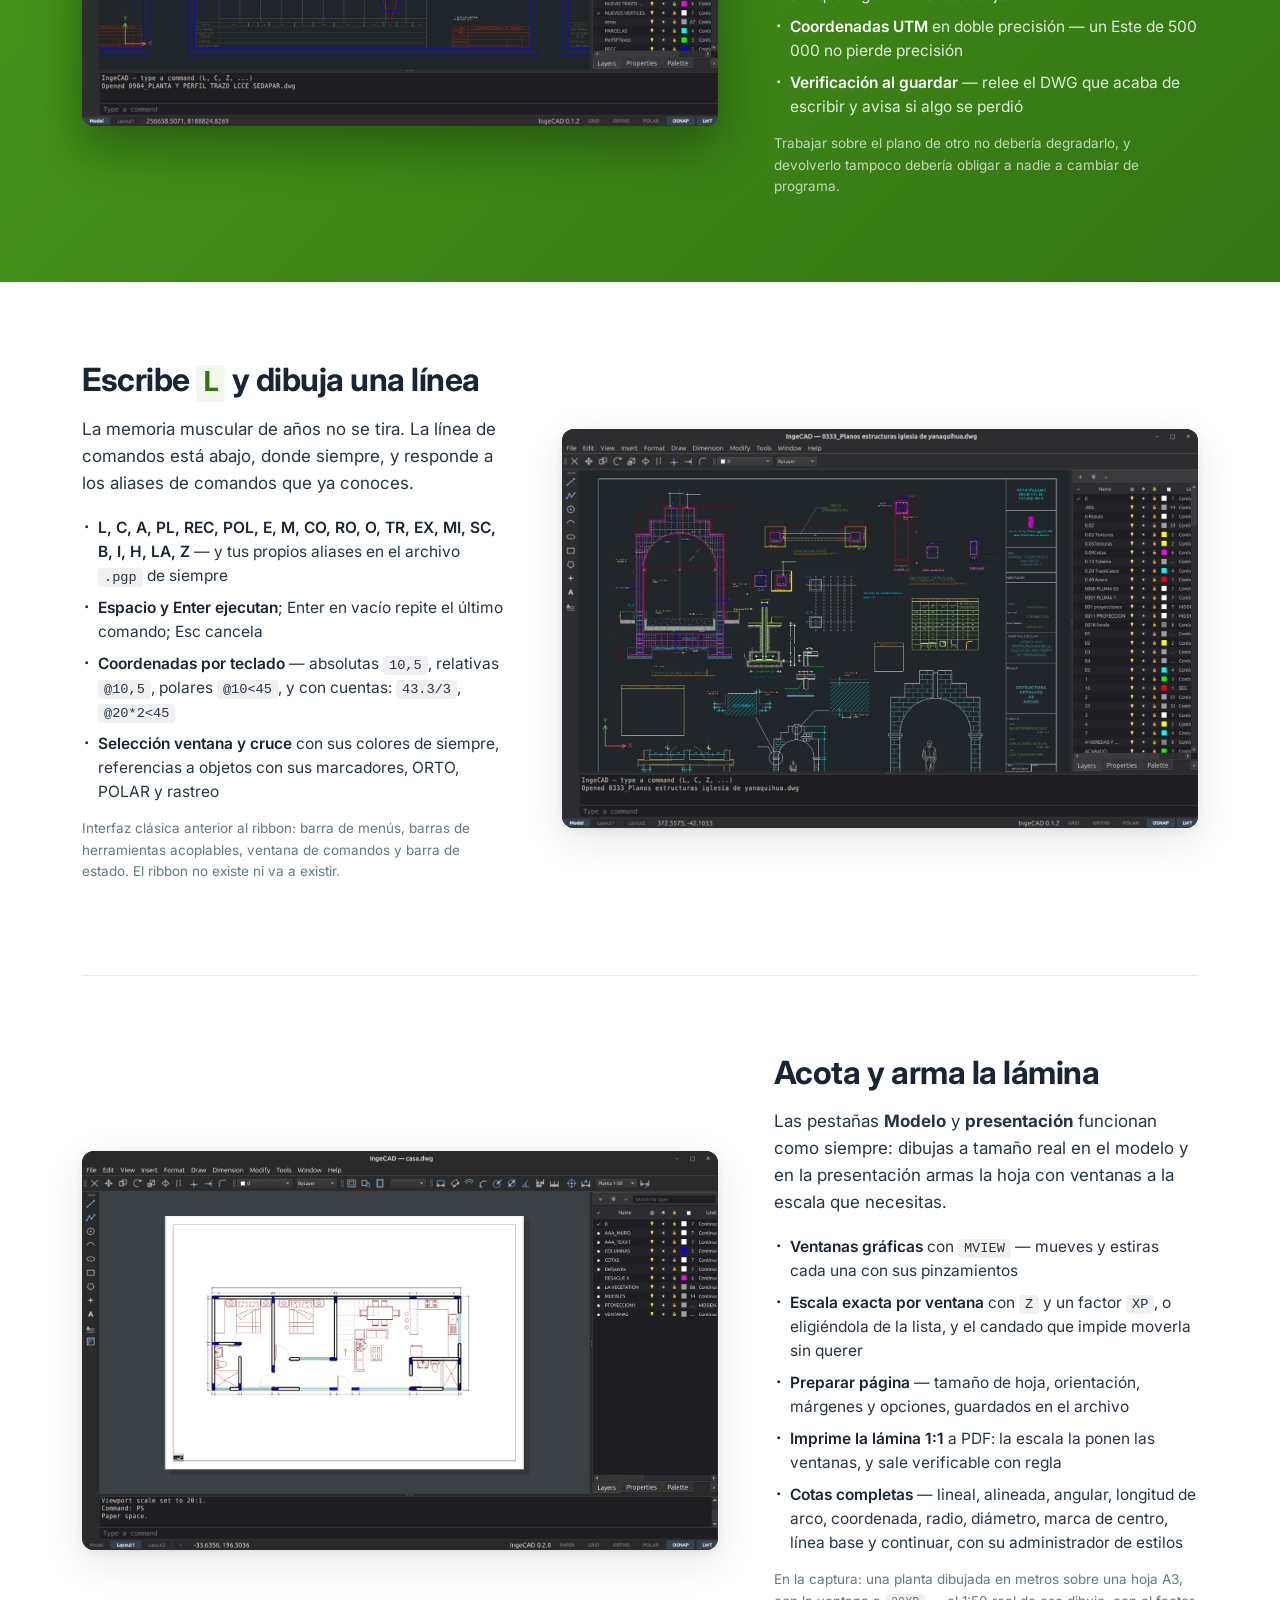
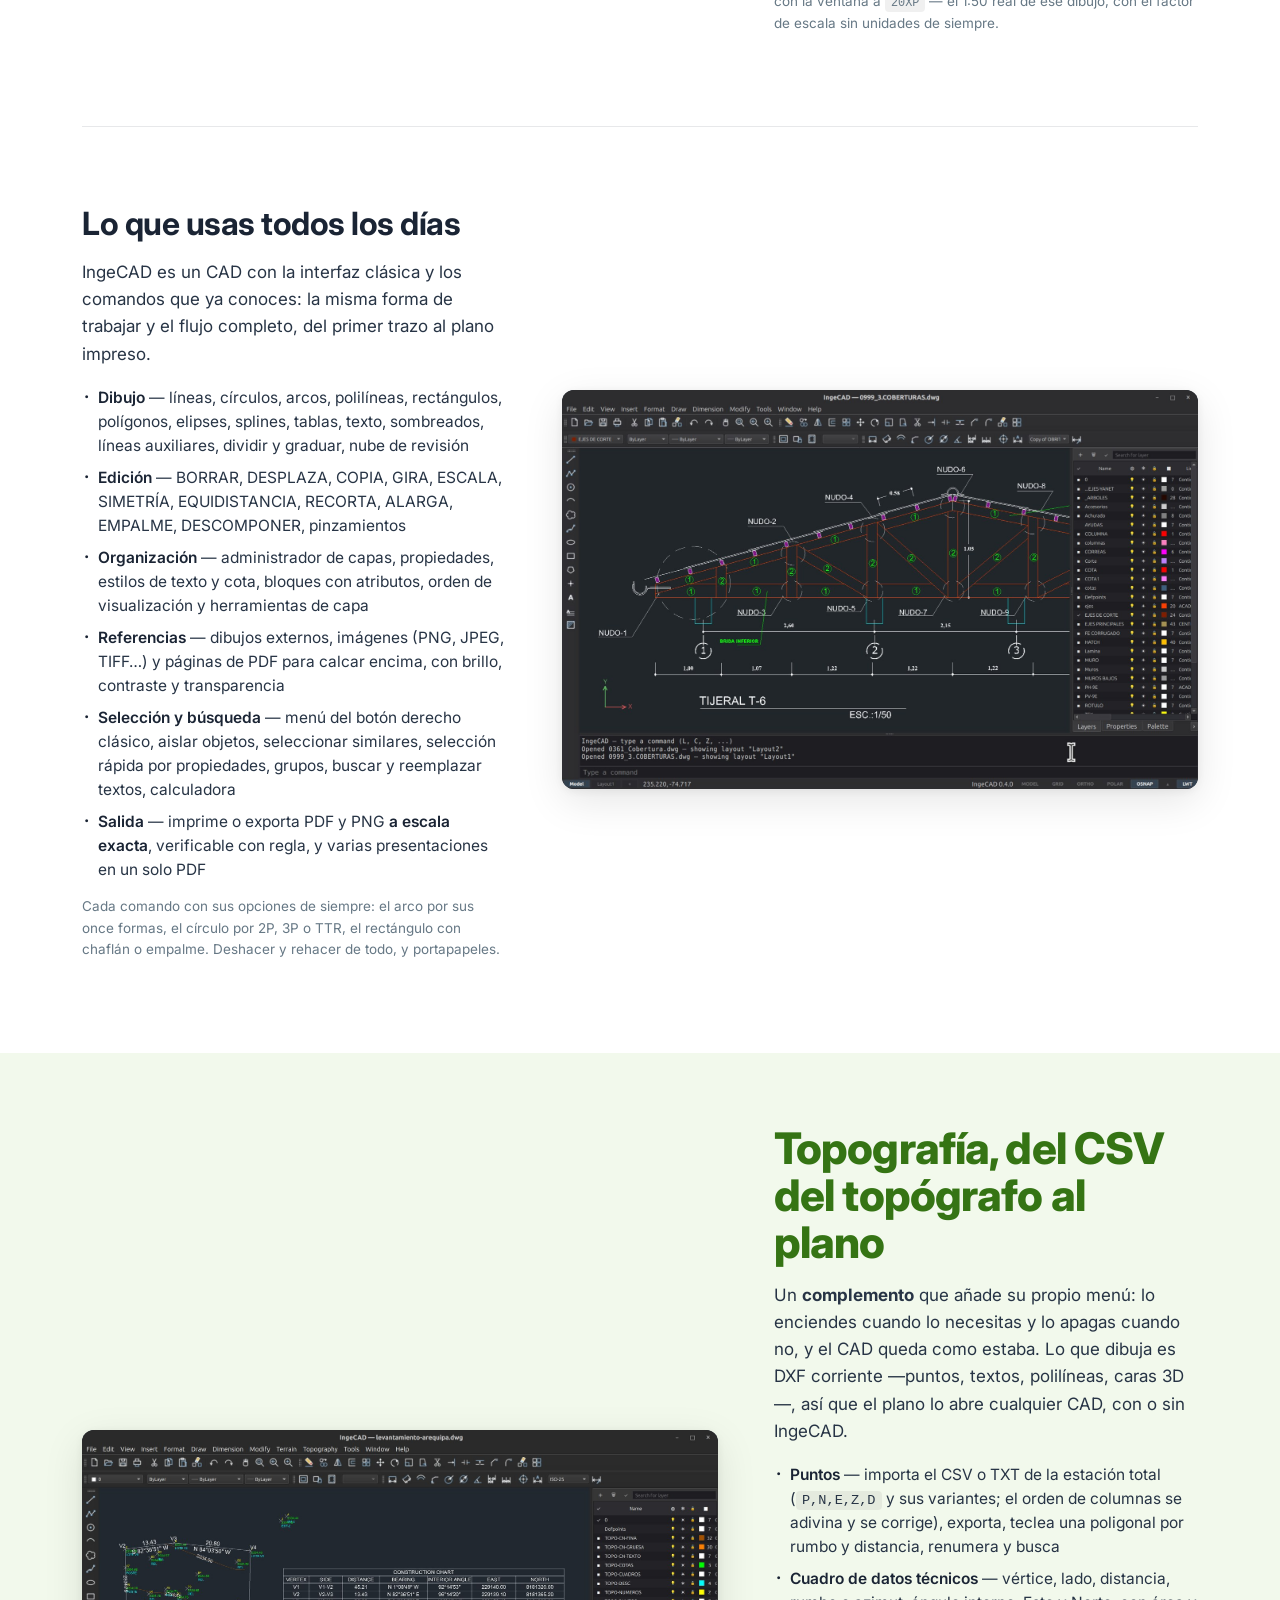
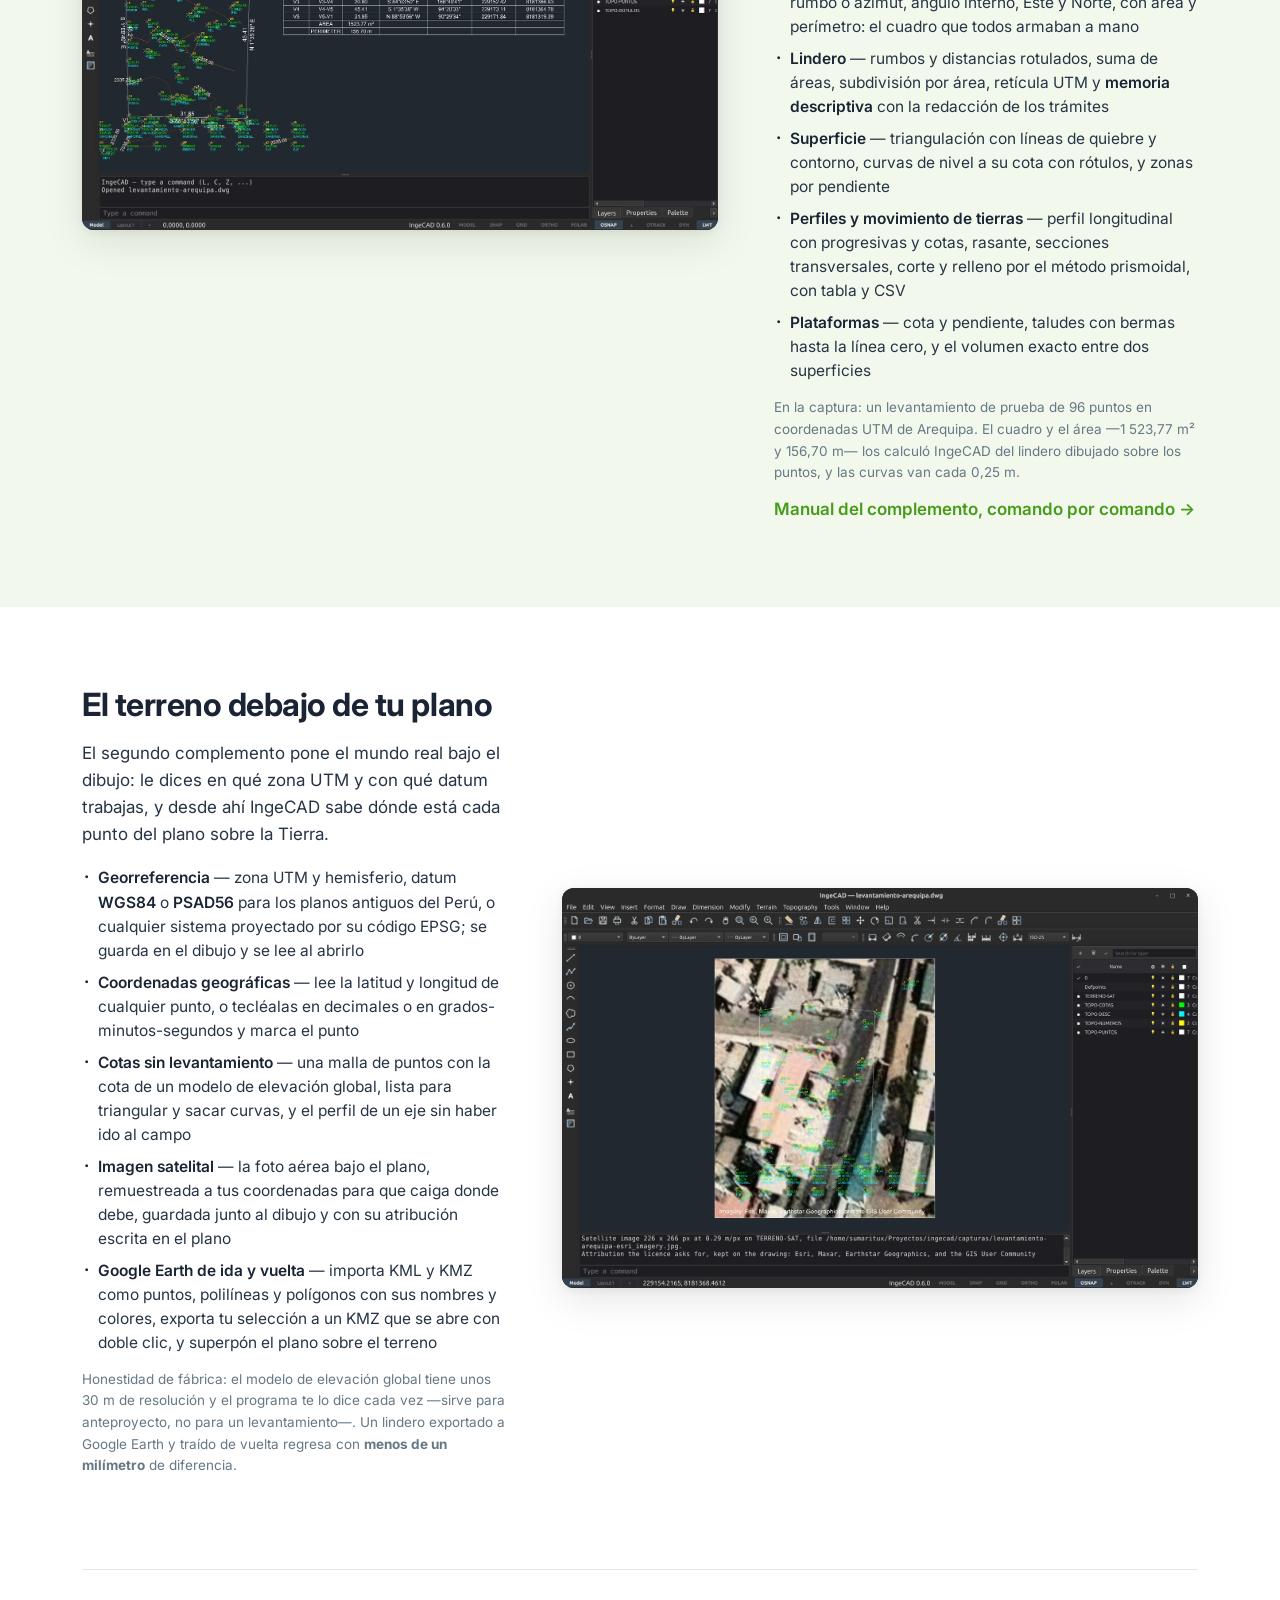
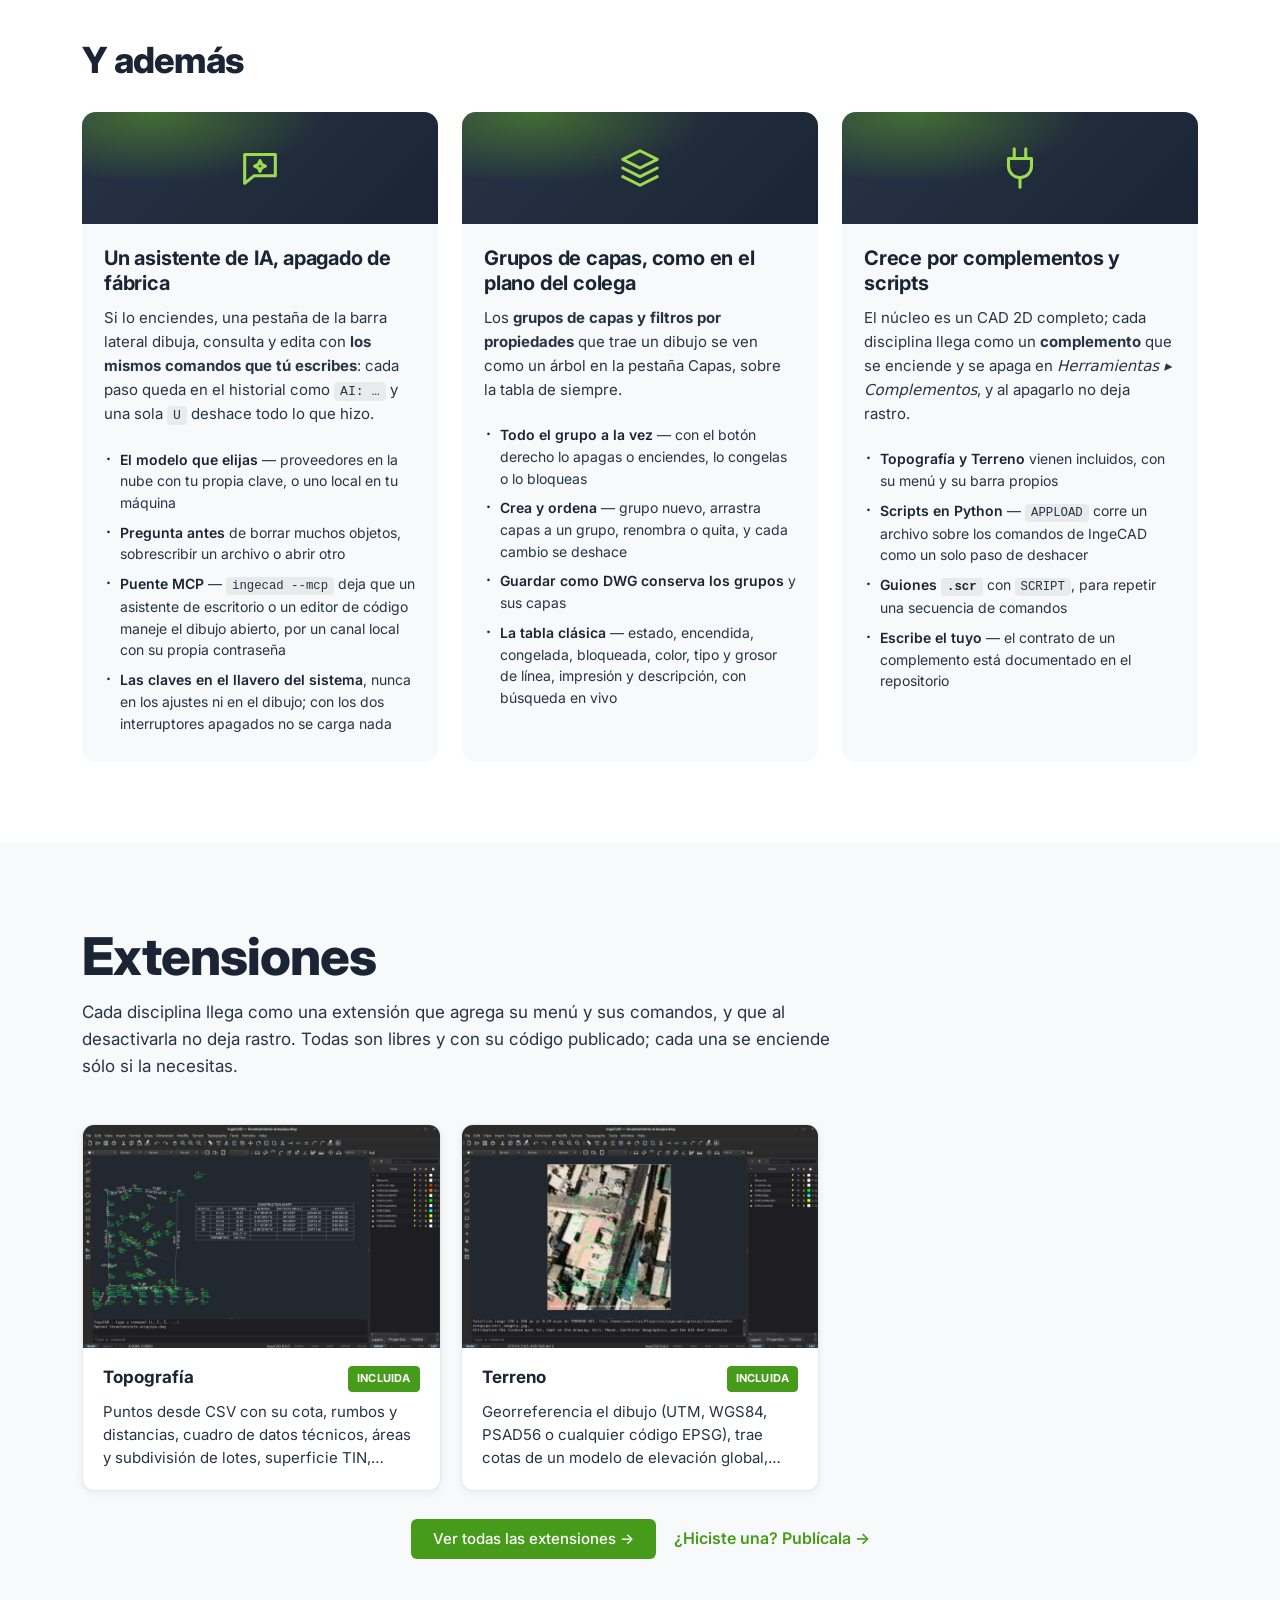
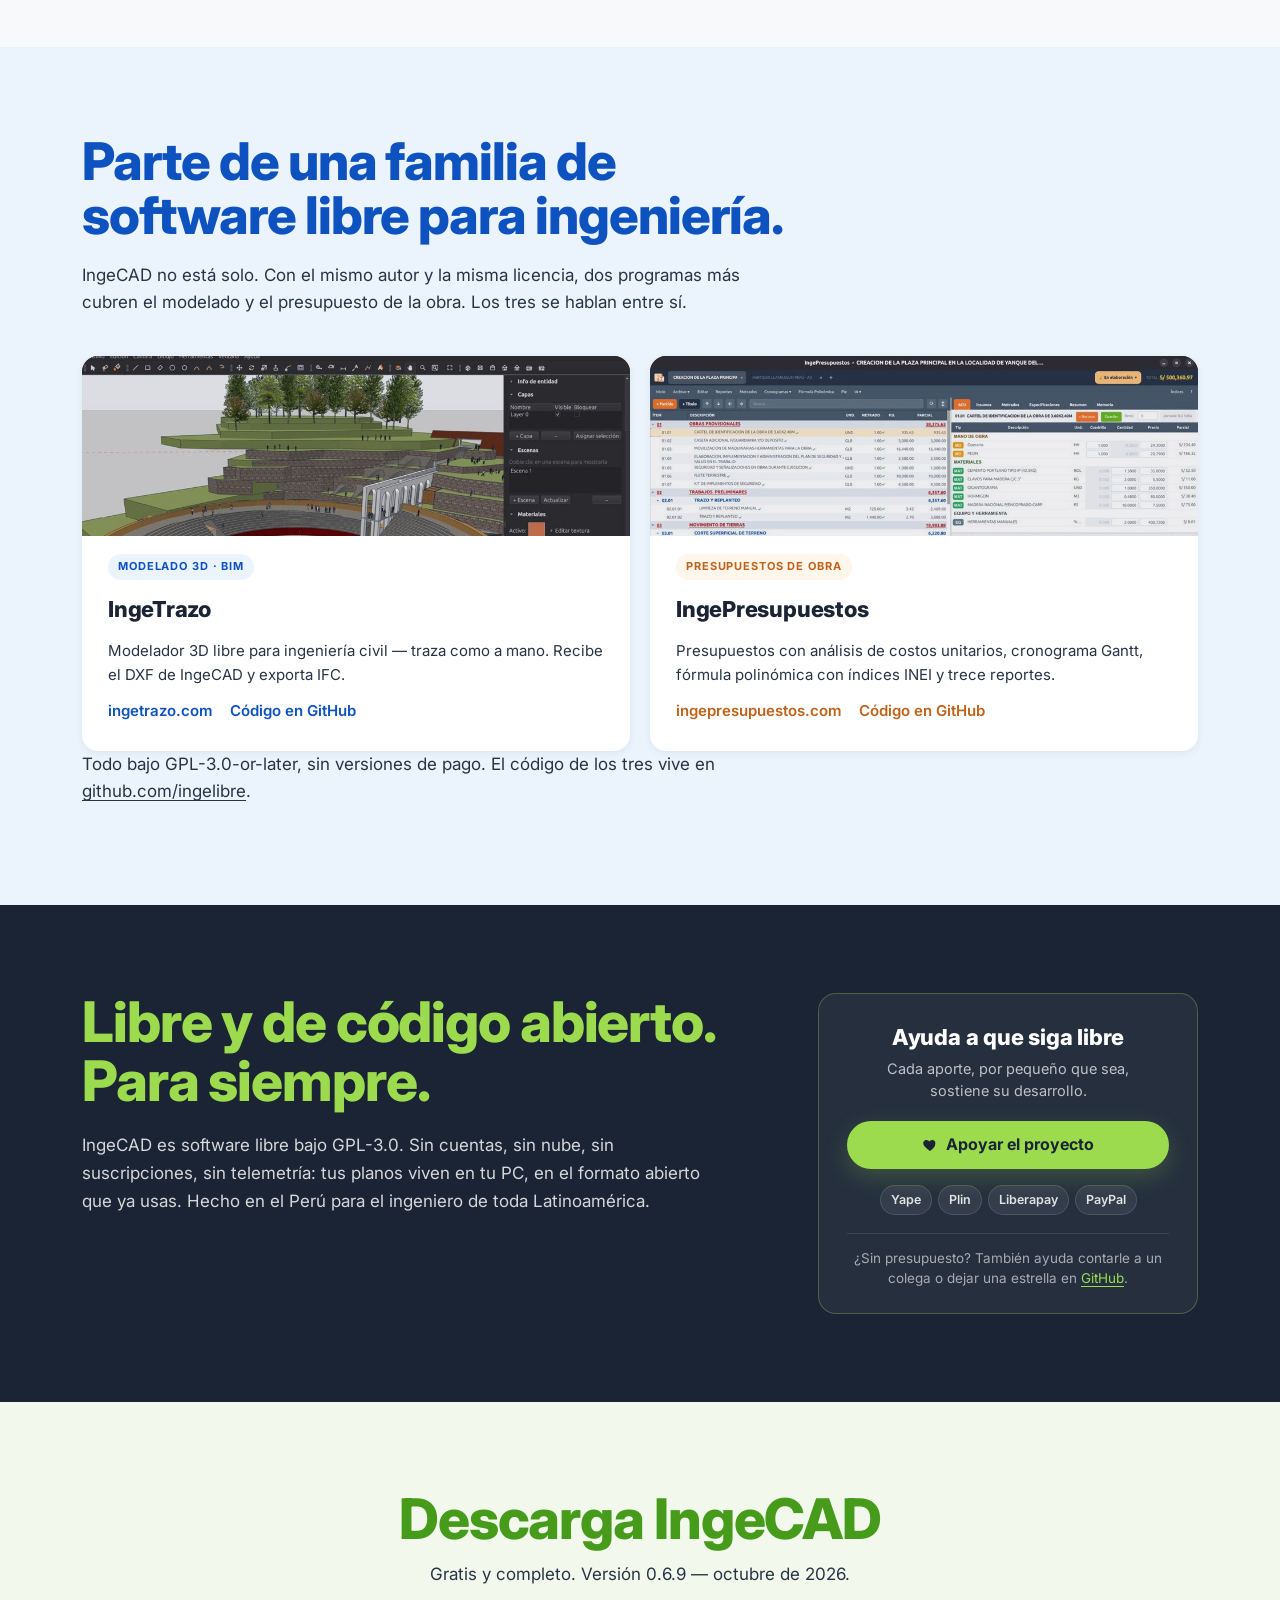
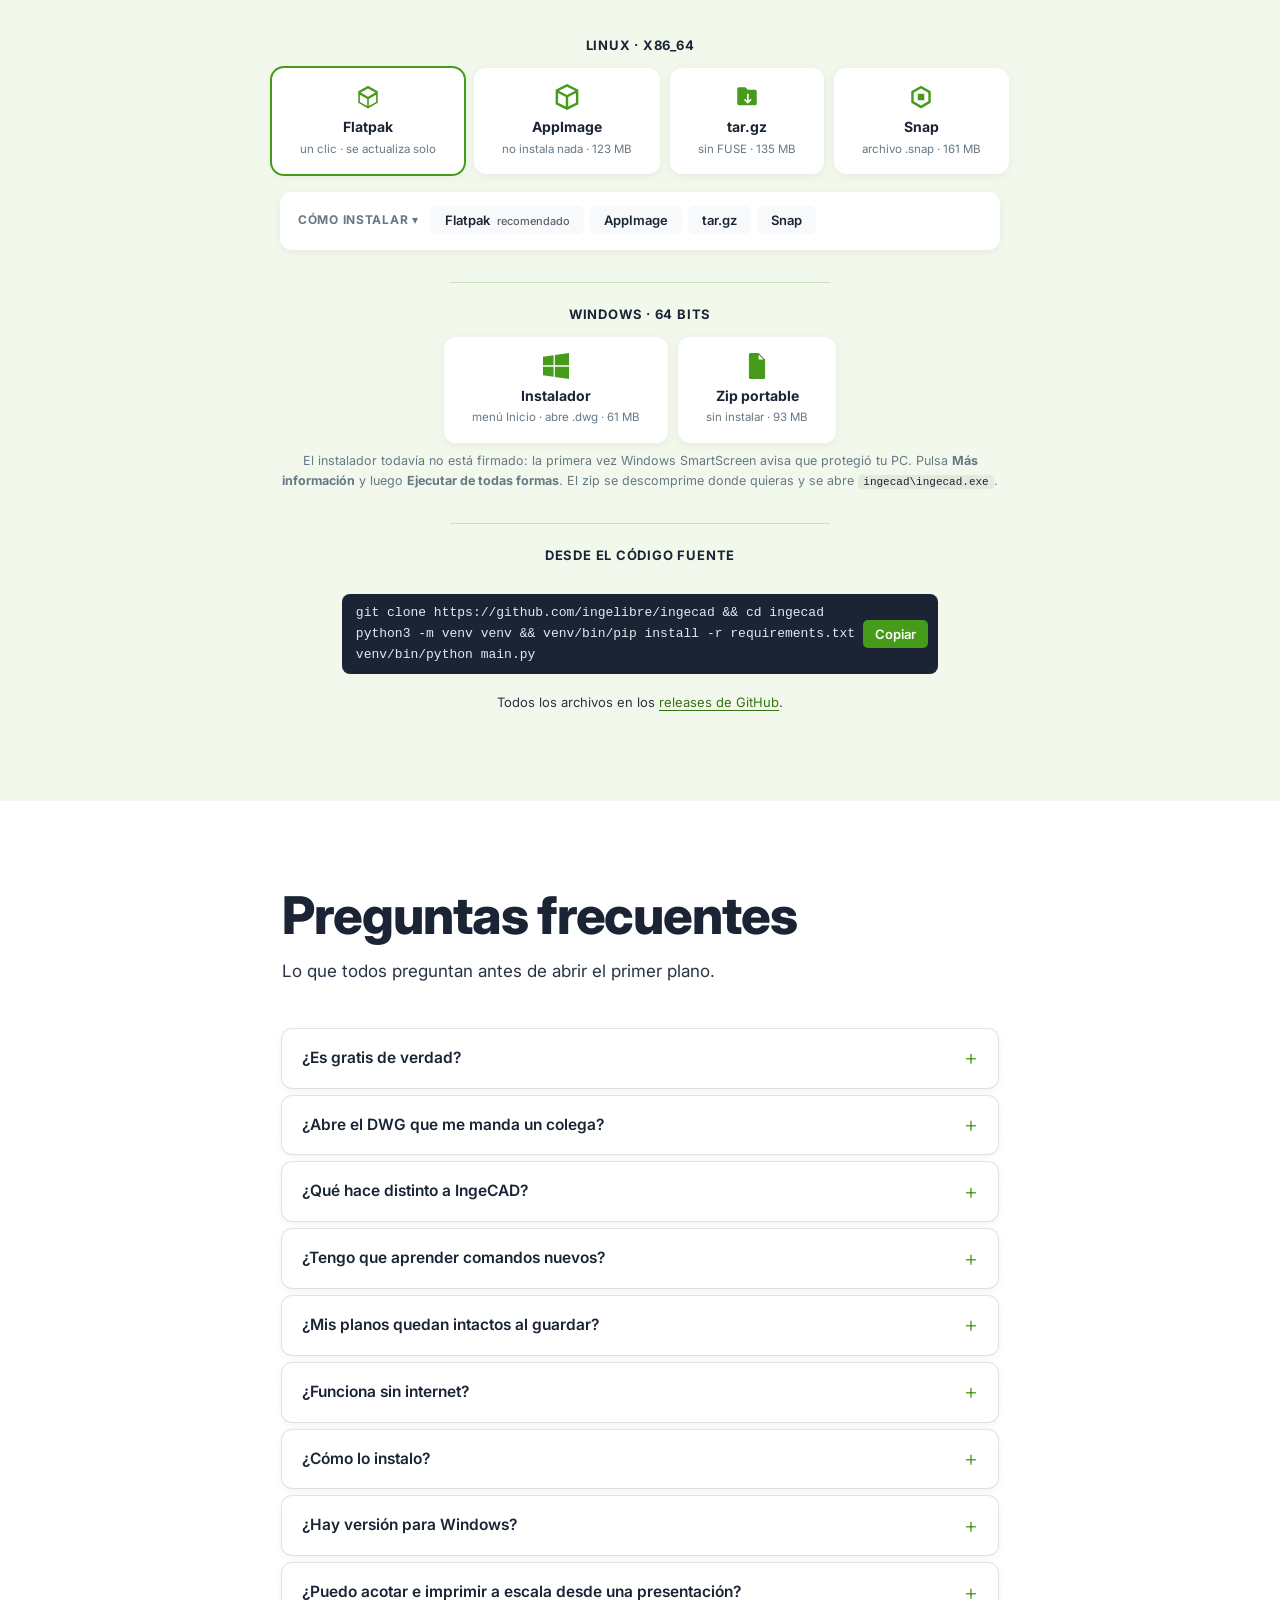
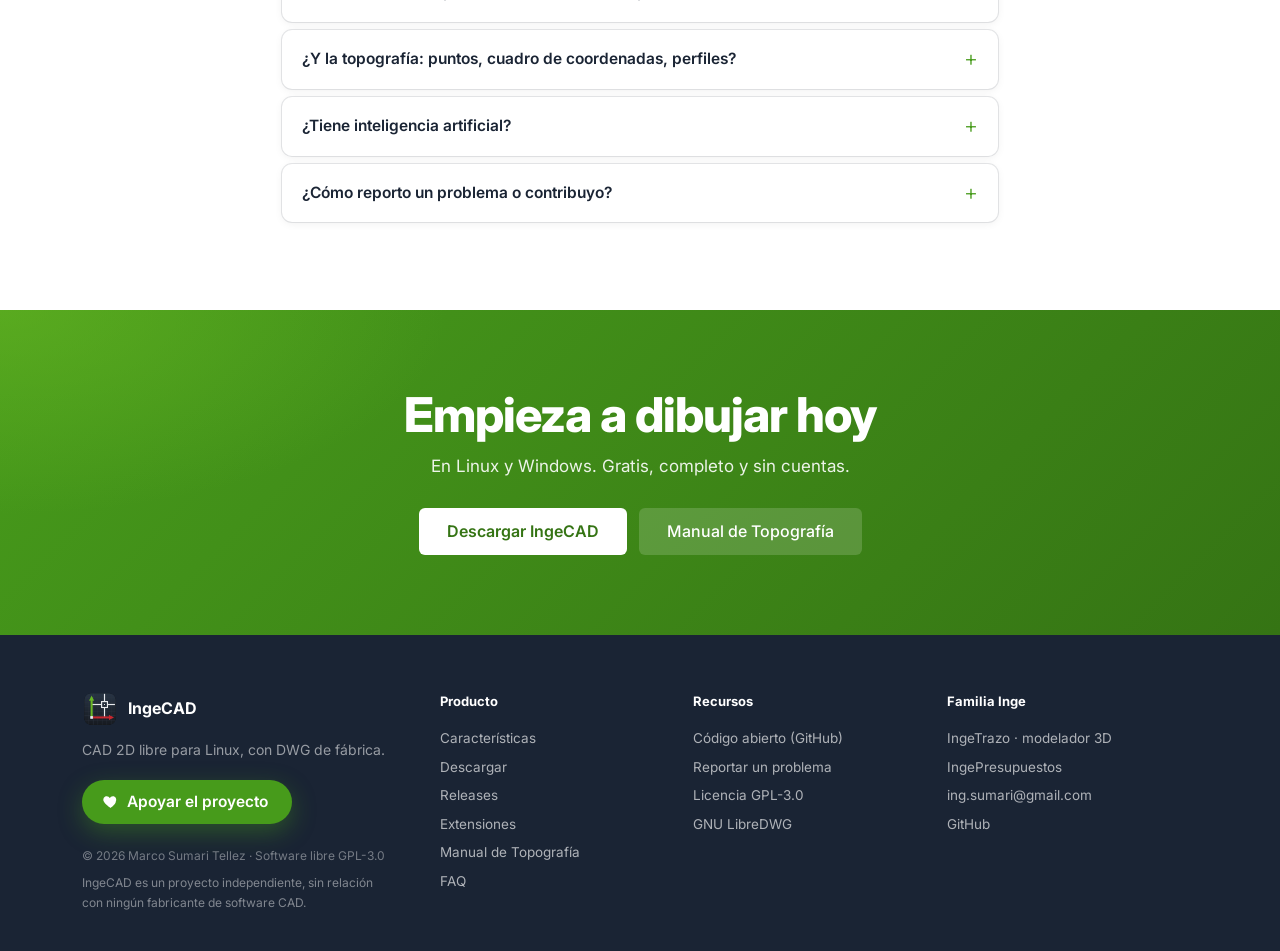
==== commit cda12bda: "web: the plugin page is /extensiones, as on IngeTrazo; bundled cards show their screenshots /complem" ====
--- a/index.html
+++ b/index.html
@@ -190,7 +190,7 @@
       <nav class="nav-links">
         <a href="#features">Características</a>
         <a href="#descargar">Descargar</a>
-        <a href="/complementos">Complementos</a>
+        <a href="/extensiones">Extensiones</a>
         <a href="/manual-topografia">Manual</a>
         <a href="https://github.com/ingelibre/ingecad" target="_blank" rel="noopener">GitHub</a>
         <a href="#faq">FAQ</a>
@@ -462,34 +462,34 @@
 
   </div>
 
-  <!-- ============ COMPLEMENTOS ============ -->
+  <!-- ============ EXTENSIONES ============ -->
   <!-- The two bundled plugins are static; /home-ext.js adds up to four
-       community ones, read live from the catalog /complementos shows. -->
-  <section id="complementos" class="section bg-light home-ext reveal">
+       community ones, read live from the catalog /extensiones shows. -->
+  <section id="extensiones" class="section bg-light home-ext reveal">
     <div class="container">
       <div class="section-head">
-        <h2>Complementos</h2>
-        <p>Cada disciplina llega como un complemento que agrega su menú y sus comandos, y que al desactivarlo no deja rastro. Todos son libres y con su código publicado; cada uno se enciende sólo si lo necesitas.</p>
+        <h2>Extensiones</h2>
+        <p>Cada disciplina llega como una extensión que agrega su menú y sus comandos, y que al desactivarla no deja rastro. Todas son libres y con su código publicado; cada una se enciende sólo si la necesitas.</p>
       </div>
       <div class="ext-grid" id="home-ext-grid">
-        <a class="ext-card home-ext-card" href="/complementos">
+        <a class="ext-card home-ext-card" href="/extensiones">
           <div class="ext-shot"><img src="images/screenshots/topografia.jpeg" alt="" loading="lazy" width="600" height="375"></div>
           <div class="ext-body">
-            <div class="ext-top"><h3>Topografía</h3><span class="ext-badge ext-badge-in">Incluido</span></div>
+            <div class="ext-top"><h3>Topografía</h3><span class="ext-badge ext-badge-in">Incluida</span></div>
             <p class="ext-summary home-ext-summary">Puntos desde CSV con su cota, rumbos y distancias, cuadro de datos técnicos, áreas y subdivisión de lotes, superficie TIN, curvas de nivel, perfiles, plataformas y volúmenes.</p>
           </div>
         </a>
-        <a class="ext-card home-ext-card" href="/complementos">
+        <a class="ext-card home-ext-card" href="/extensiones">
           <div class="ext-shot"><img src="images/screenshots/terreno.jpeg" alt="" loading="lazy" width="600" height="375"></div>
           <div class="ext-body">
-            <div class="ext-top"><h3>Terreno</h3><span class="ext-badge ext-badge-in">Incluido</span></div>
+            <div class="ext-top"><h3>Terreno</h3><span class="ext-badge ext-badge-in">Incluida</span></div>
             <p class="ext-summary home-ext-summary">Georreferencia el dibujo (UTM, WGS84, PSAD56 o cualquier código EPSG), trae cotas de un modelo de elevación global, pone la imagen satelital bajo el plano e importa y exporta KML/KMZ.</p>
           </div>
         </a>
       </div>
       <p class="home-ext-cta">
-        <a class="btn btn-primary" href="/complementos">Ver todos los complementos →</a>
-        <a class="home-ext-pub" href="https://github.com/ingelibre/ingecad-extensions#español" target="_blank" rel="noopener">¿Hiciste uno? Publícalo →</a>
+        <a class="btn btn-primary" href="/extensiones">Ver todas las extensiones →</a>
+        <a class="home-ext-pub" href="https://github.com/ingelibre/ingecad-extensions#español" target="_blank" rel="noopener">¿Hiciste una? Publícala →</a>
       </p>
     </div>
   </section>
@@ -752,7 +752,7 @@
           <li><a href="#features">Características</a></li>
           <li><a href="#descargar">Descargar</a></li>
           <li><a href="https://github.com/ingelibre/ingecad/releases" target="_blank" rel="noopener">Releases</a></li>
-          <li><a href="/complementos">Complementos</a></li>
+          <li><a href="/extensiones">Extensiones</a></li>
           <li><a href="/manual-topografia">Manual de Topografía</a></li>
           <li><a href="#faq">FAQ</a></li>
         </ul>
--- a/style.css
+++ b/style.css
@@ -986,7 +986,6 @@
    vacío o sin red del catálogo de la comunidad. */
 .ext-lead { font-size: 15px; color: var(--text); margin: -6px 0 18px; }
 .ext-grid-bundled { margin-bottom: 56px; }
-.ext-grid-bundled .ext-shot { aspect-ratio: 16 / 6; }
 .ext-badge-in { color: var(--white); background: var(--accent); border-color: var(--accent); }
 .ext-tools[hidden], .ext-tags[hidden], .ext-count[hidden], .ext-state[hidden] { display: none; }
 .ext-state {
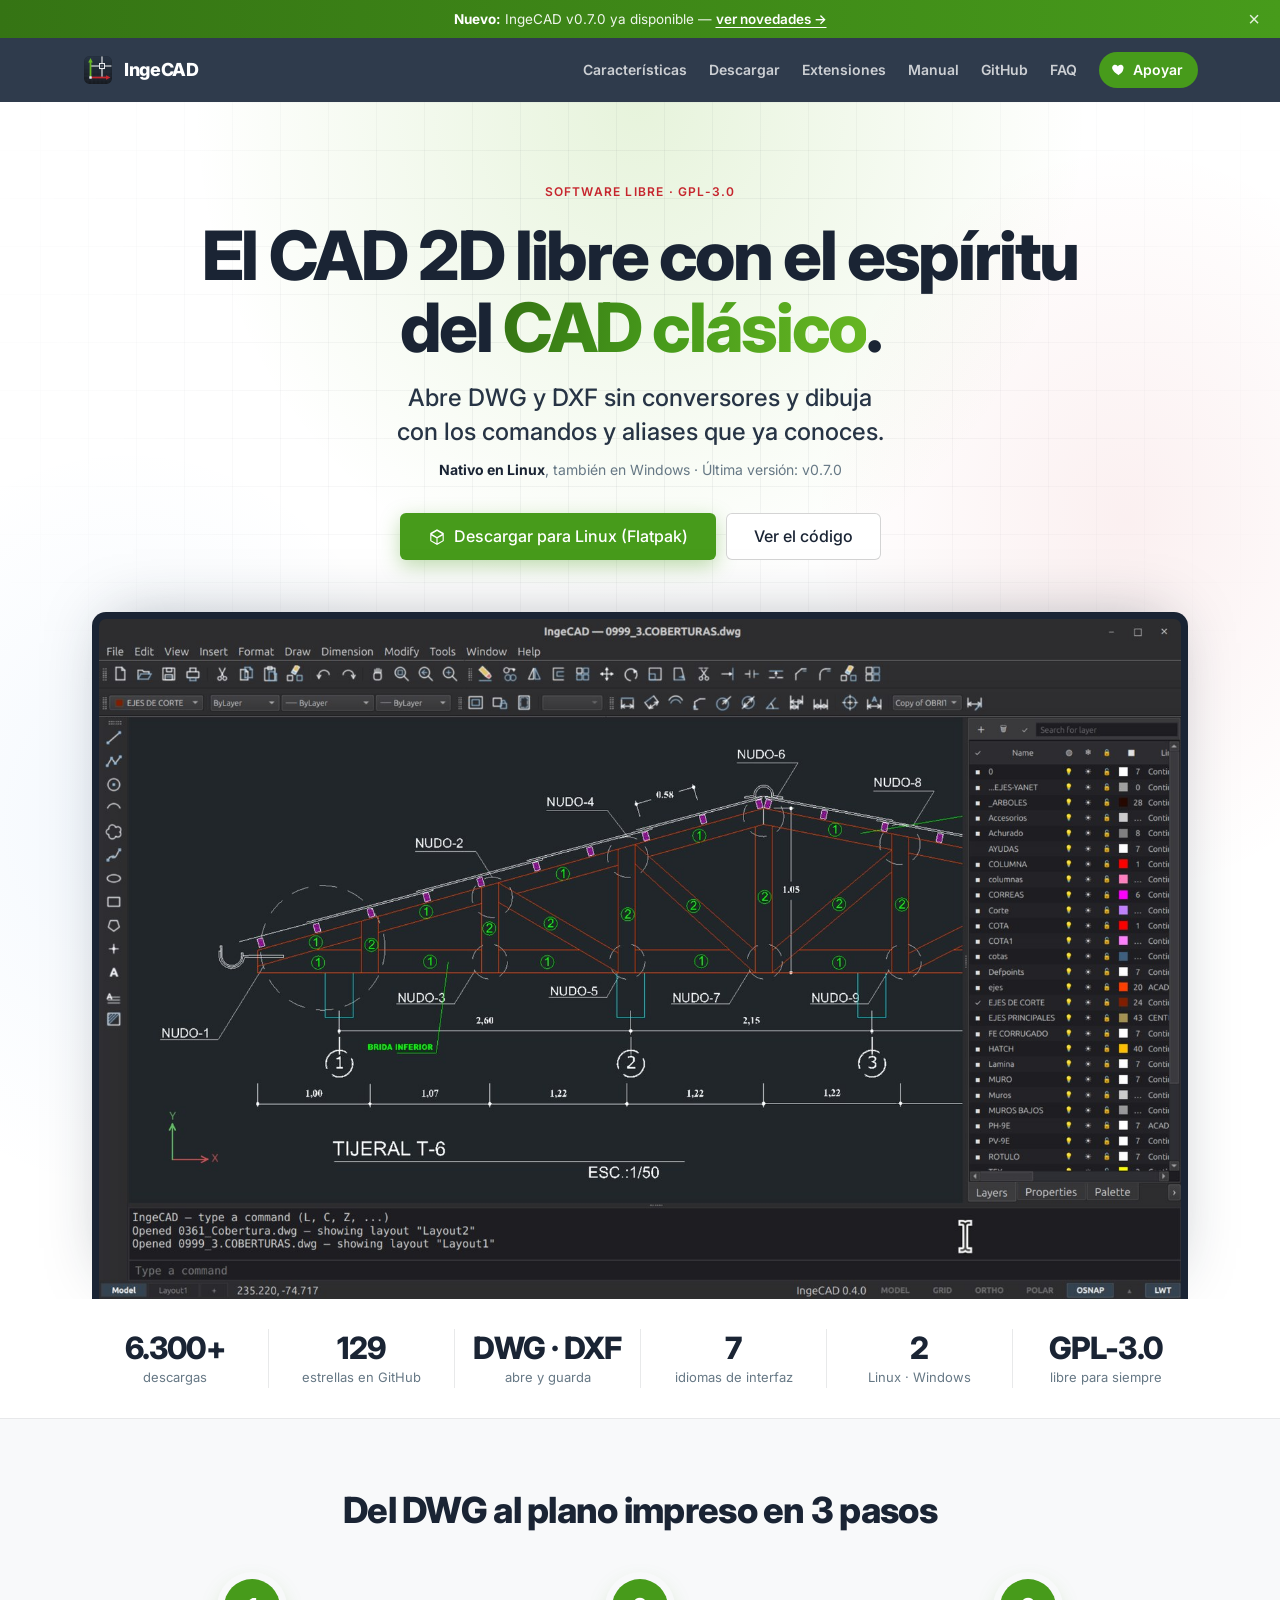
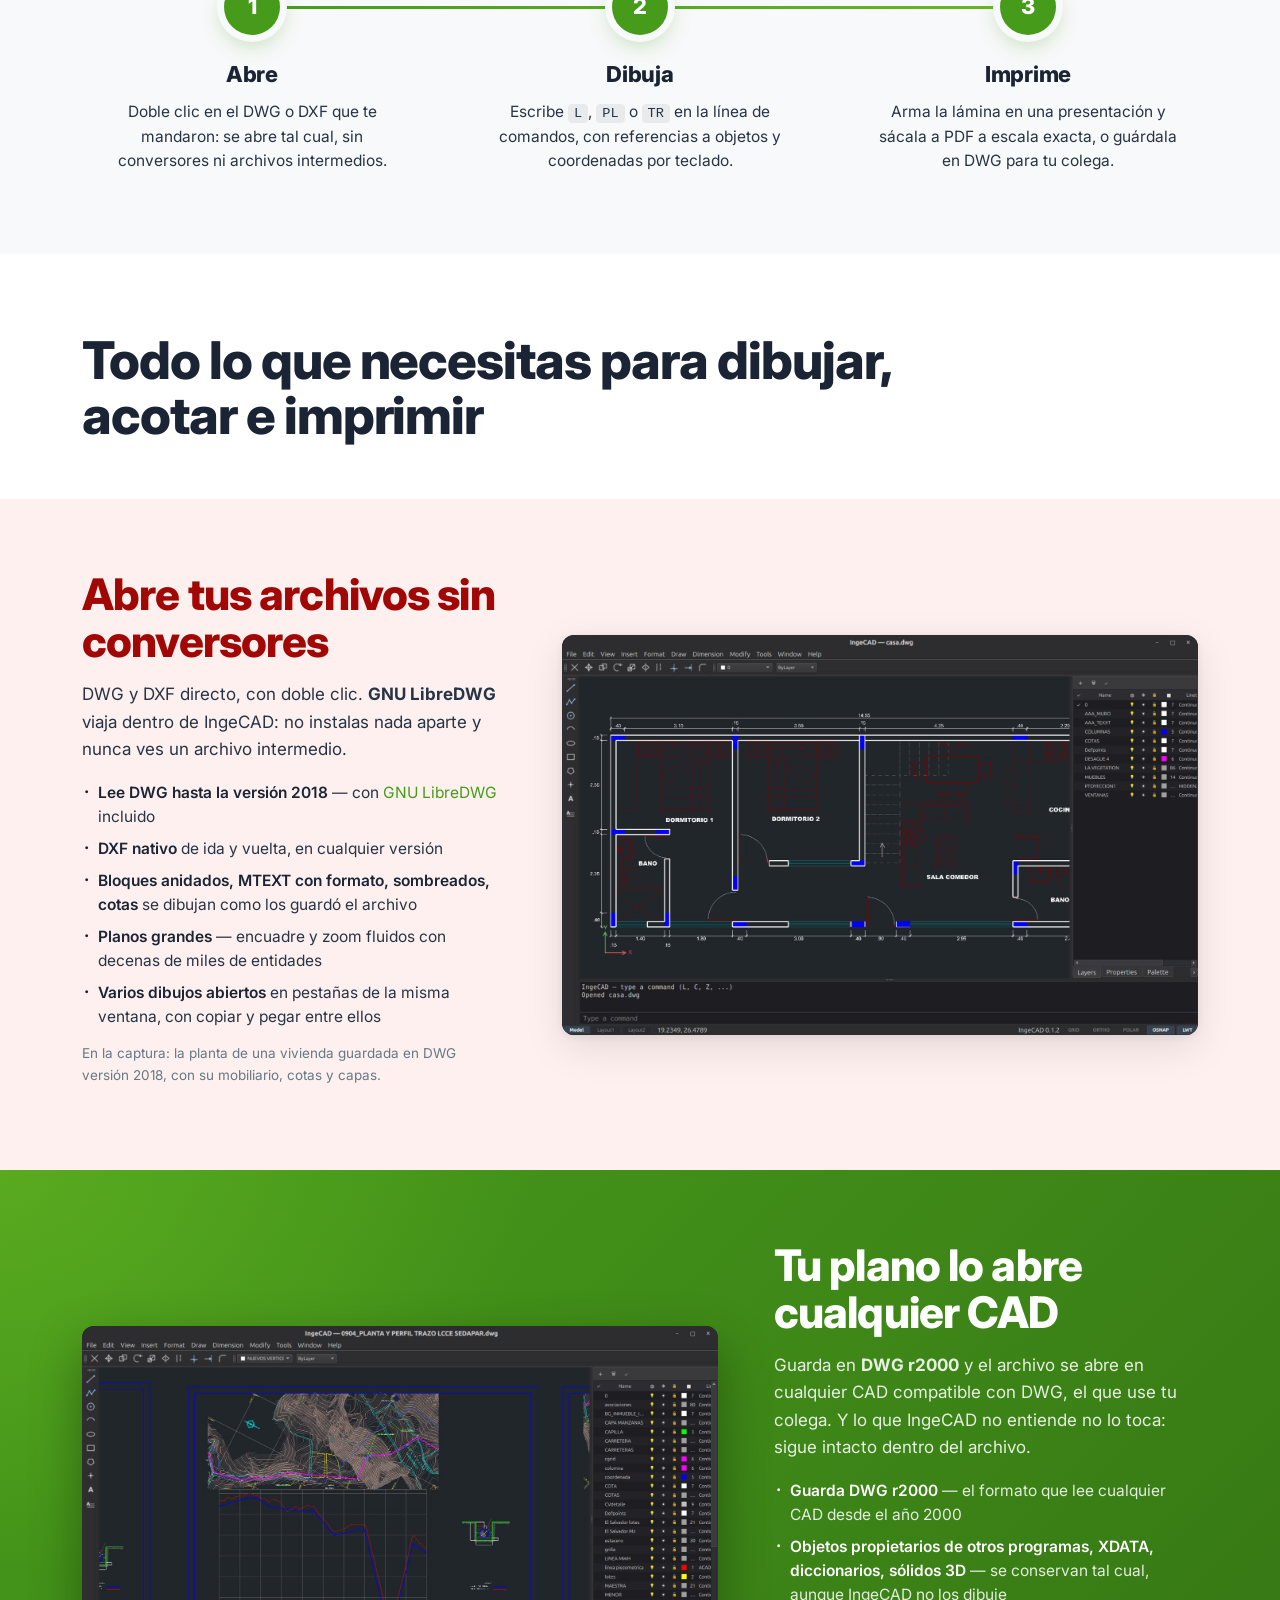
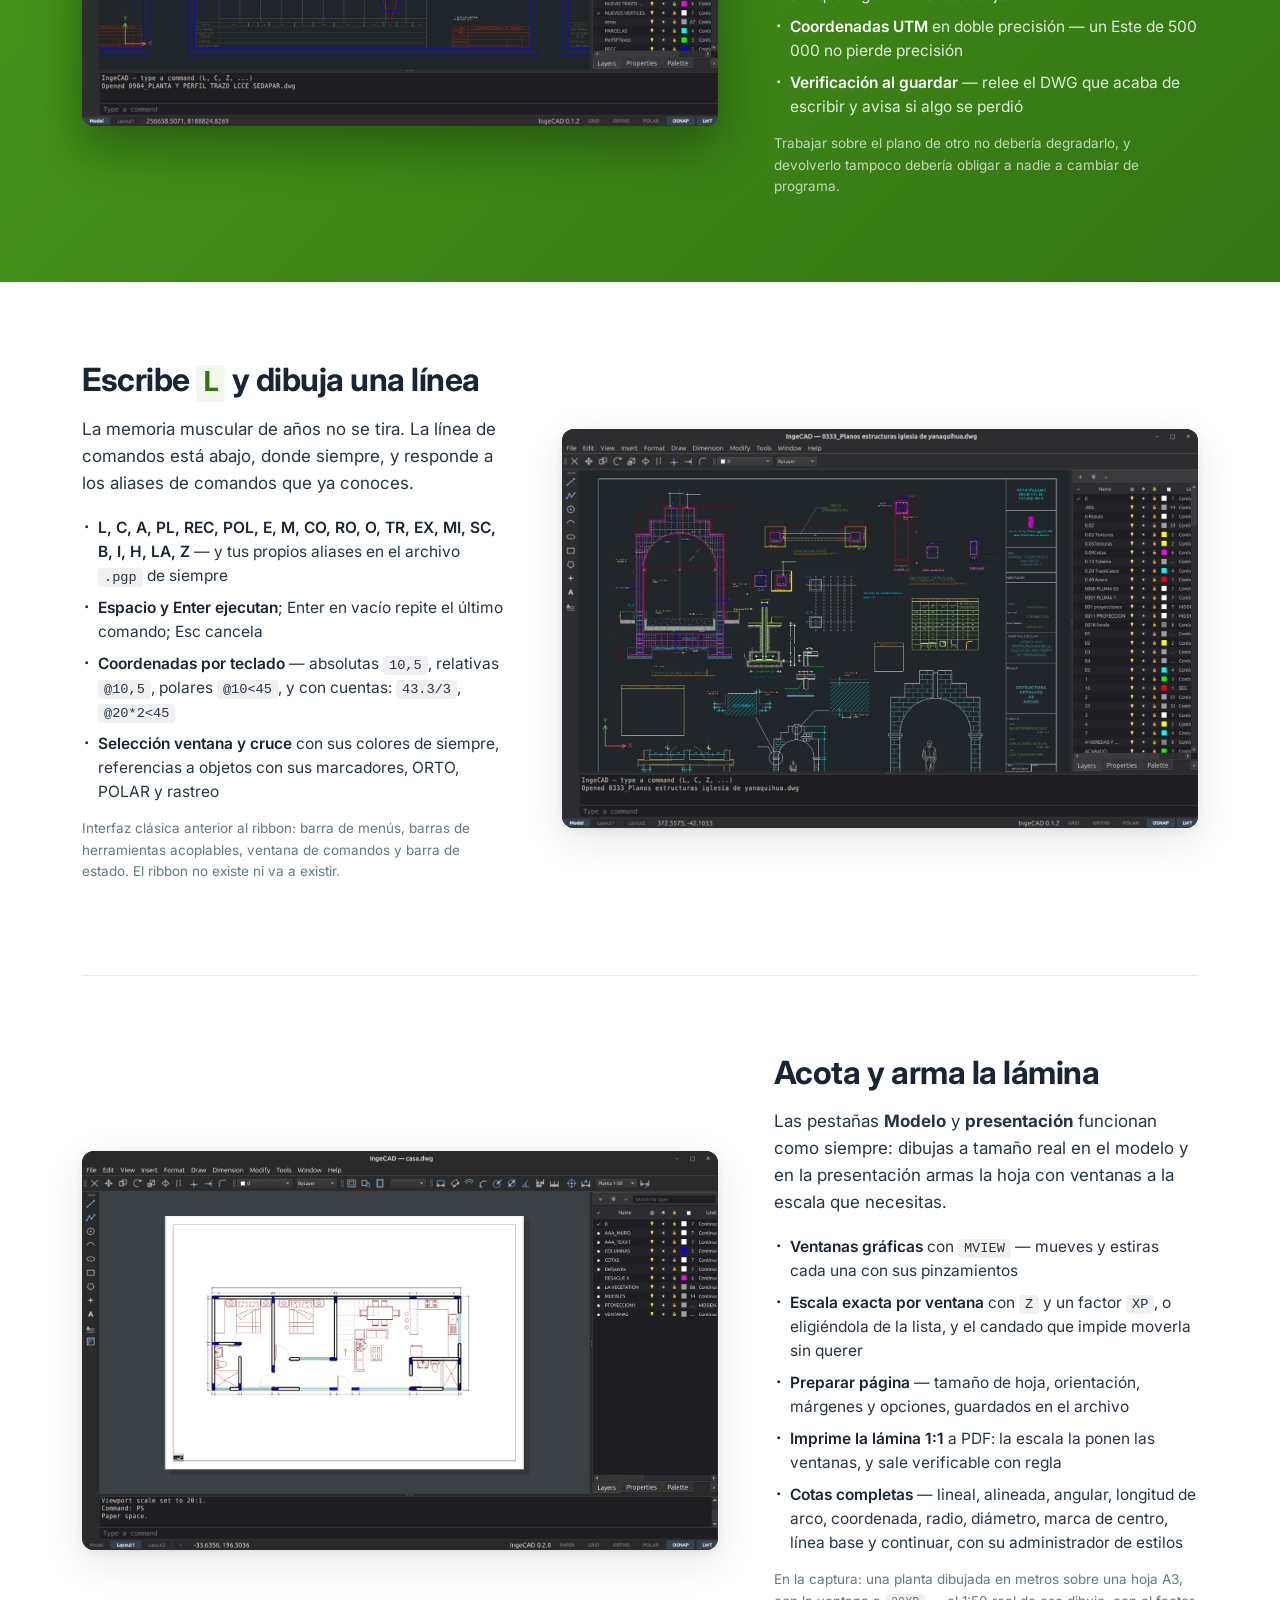
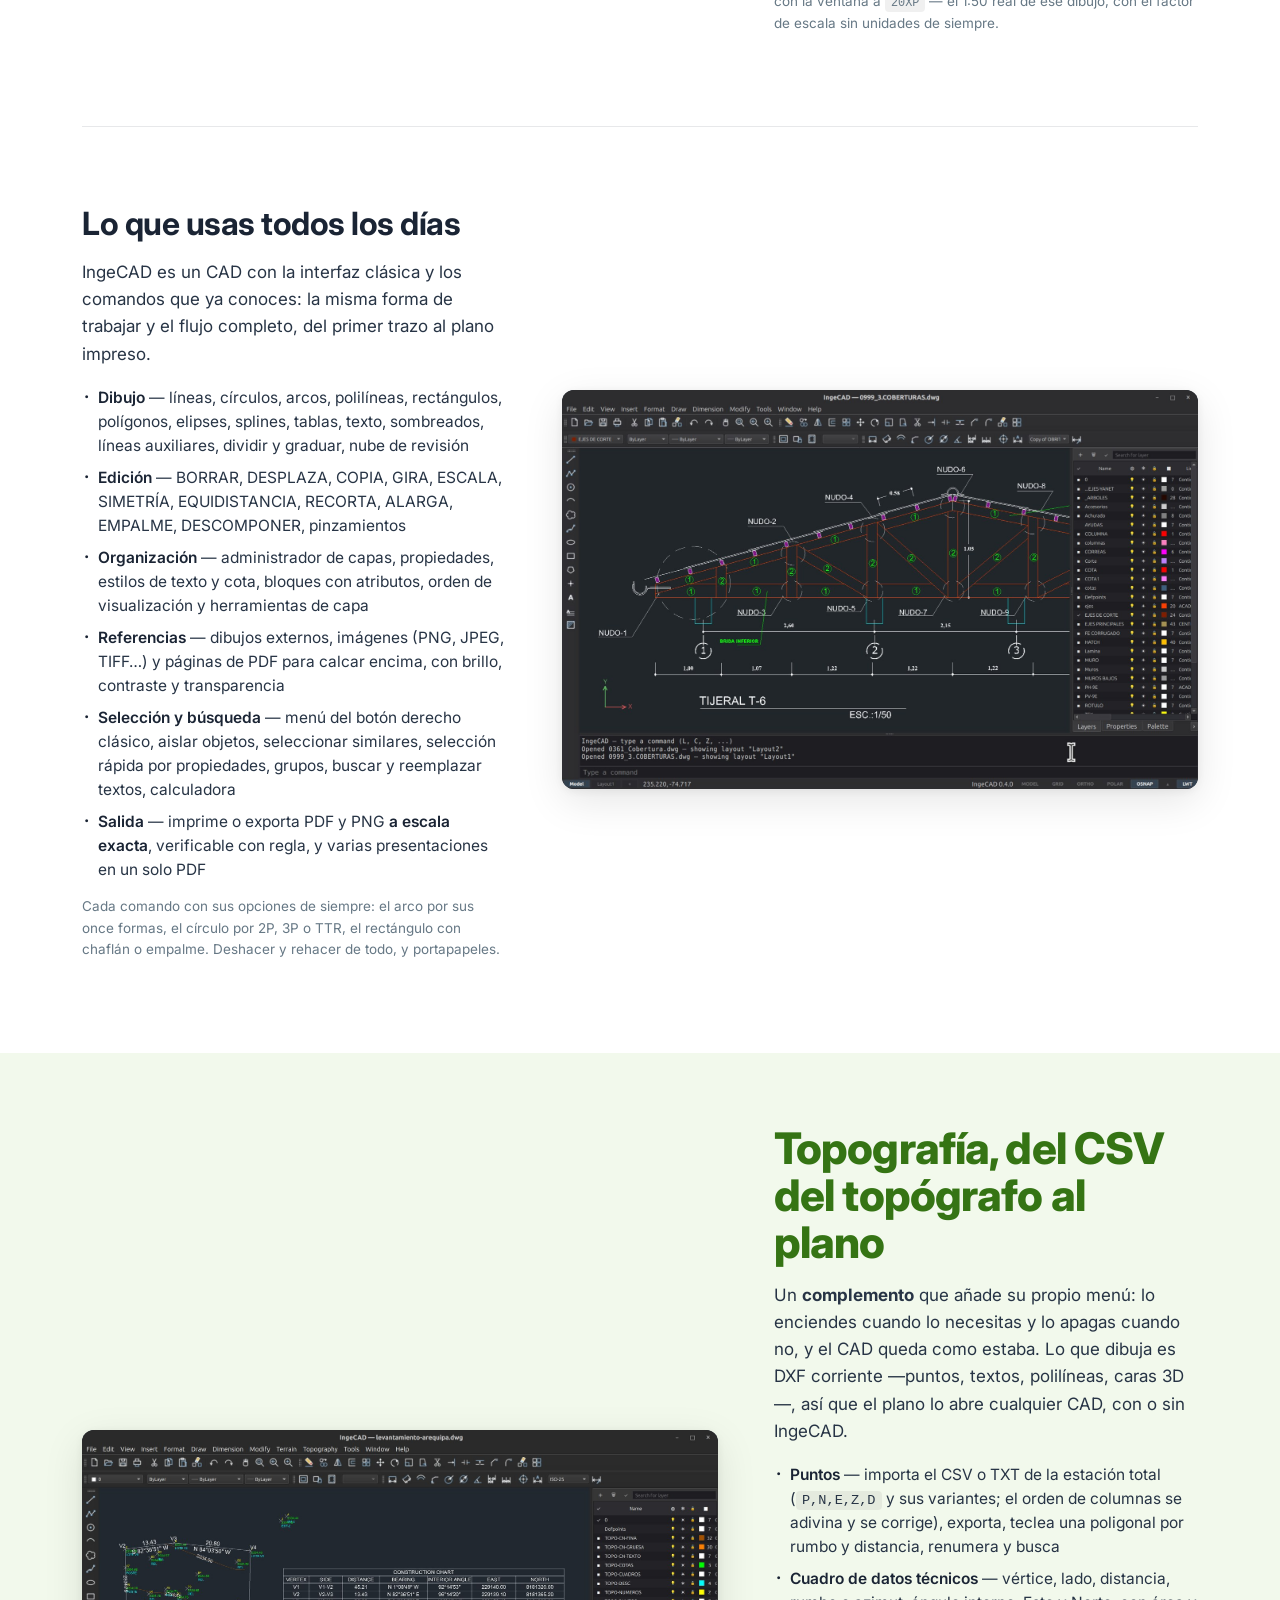
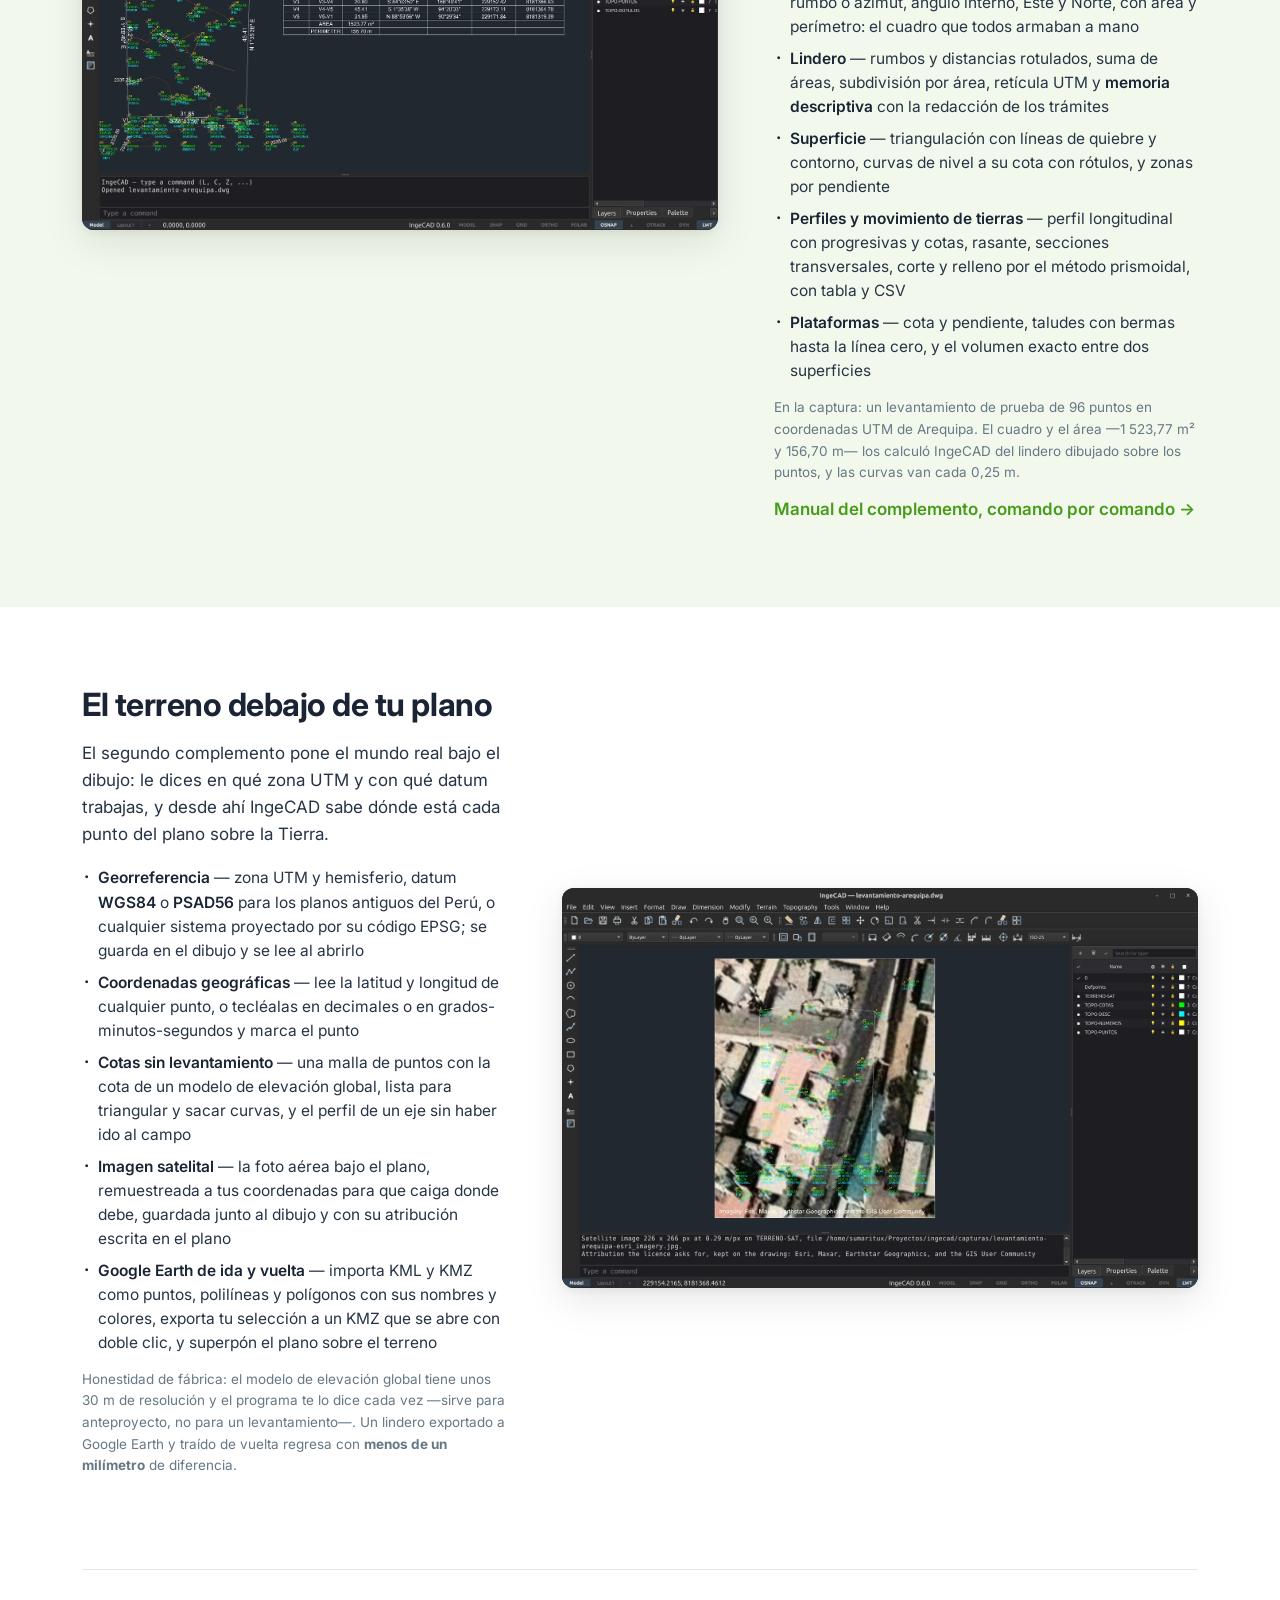
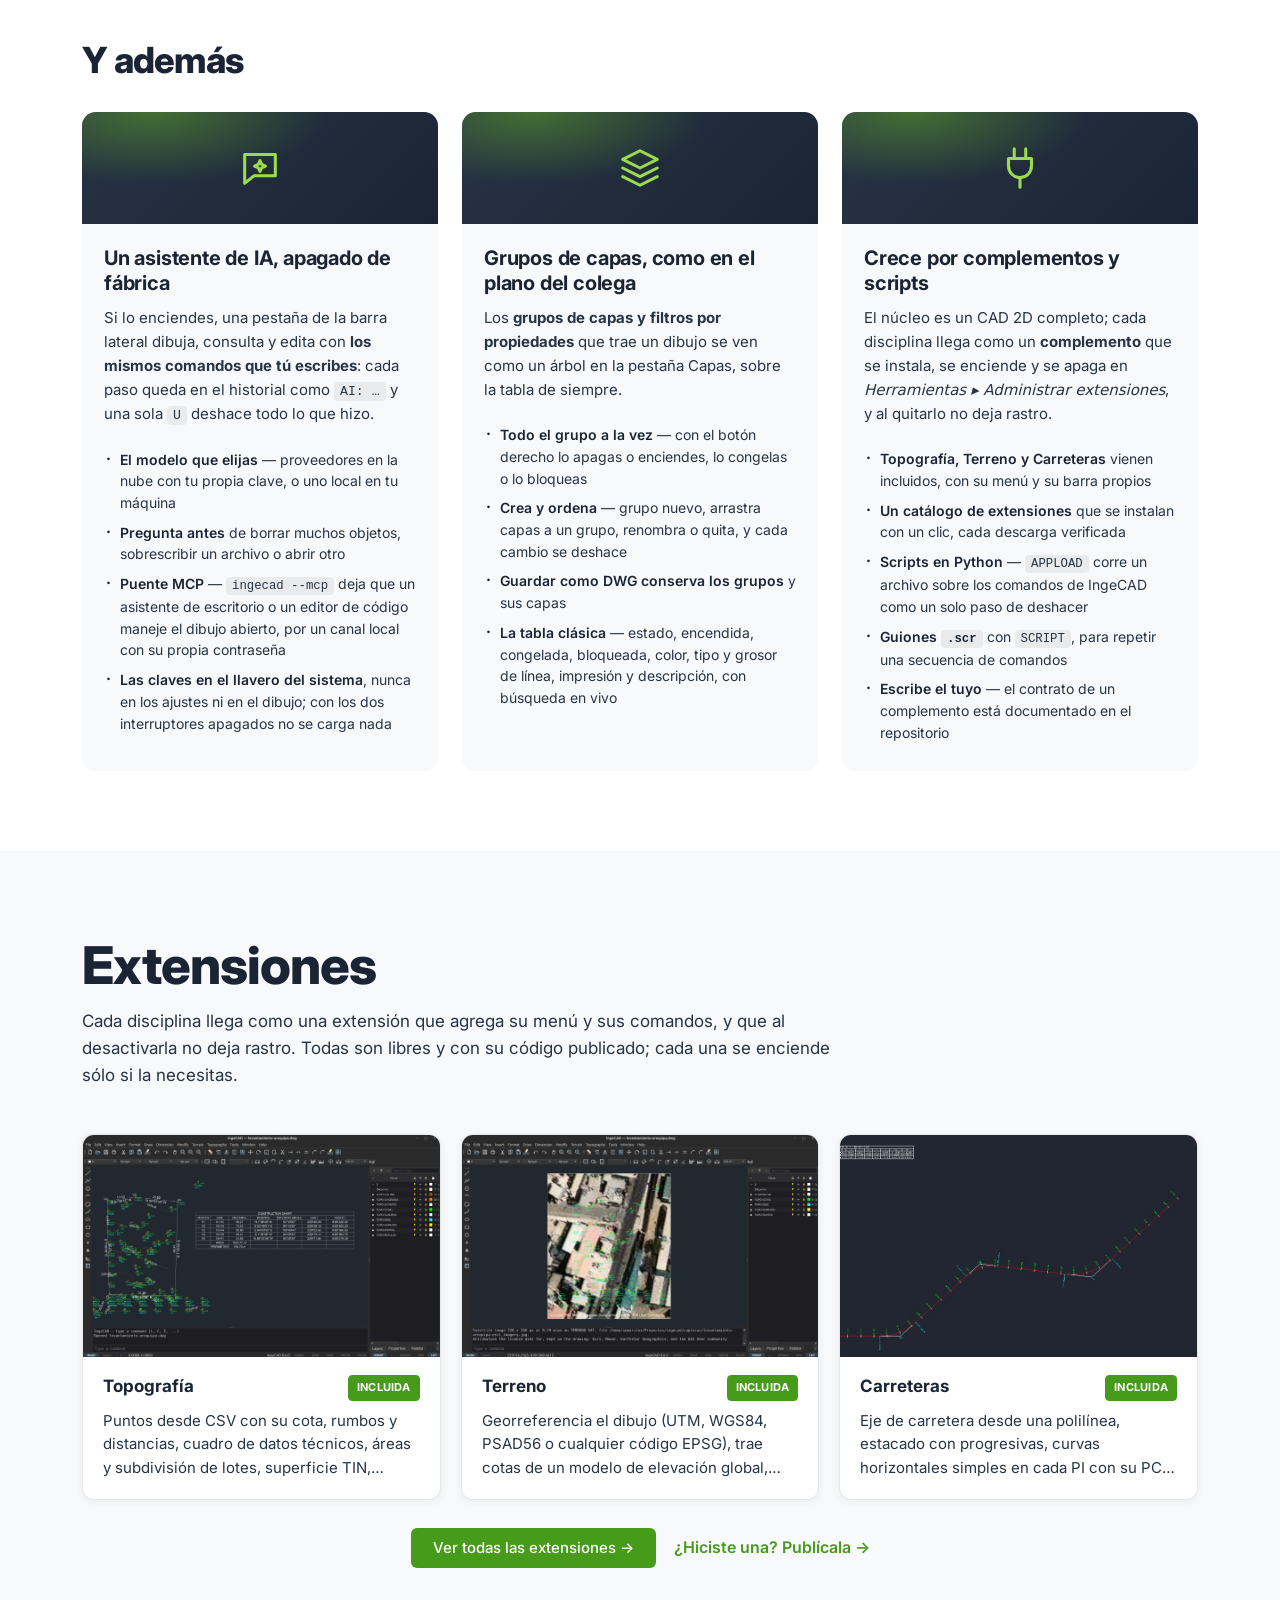
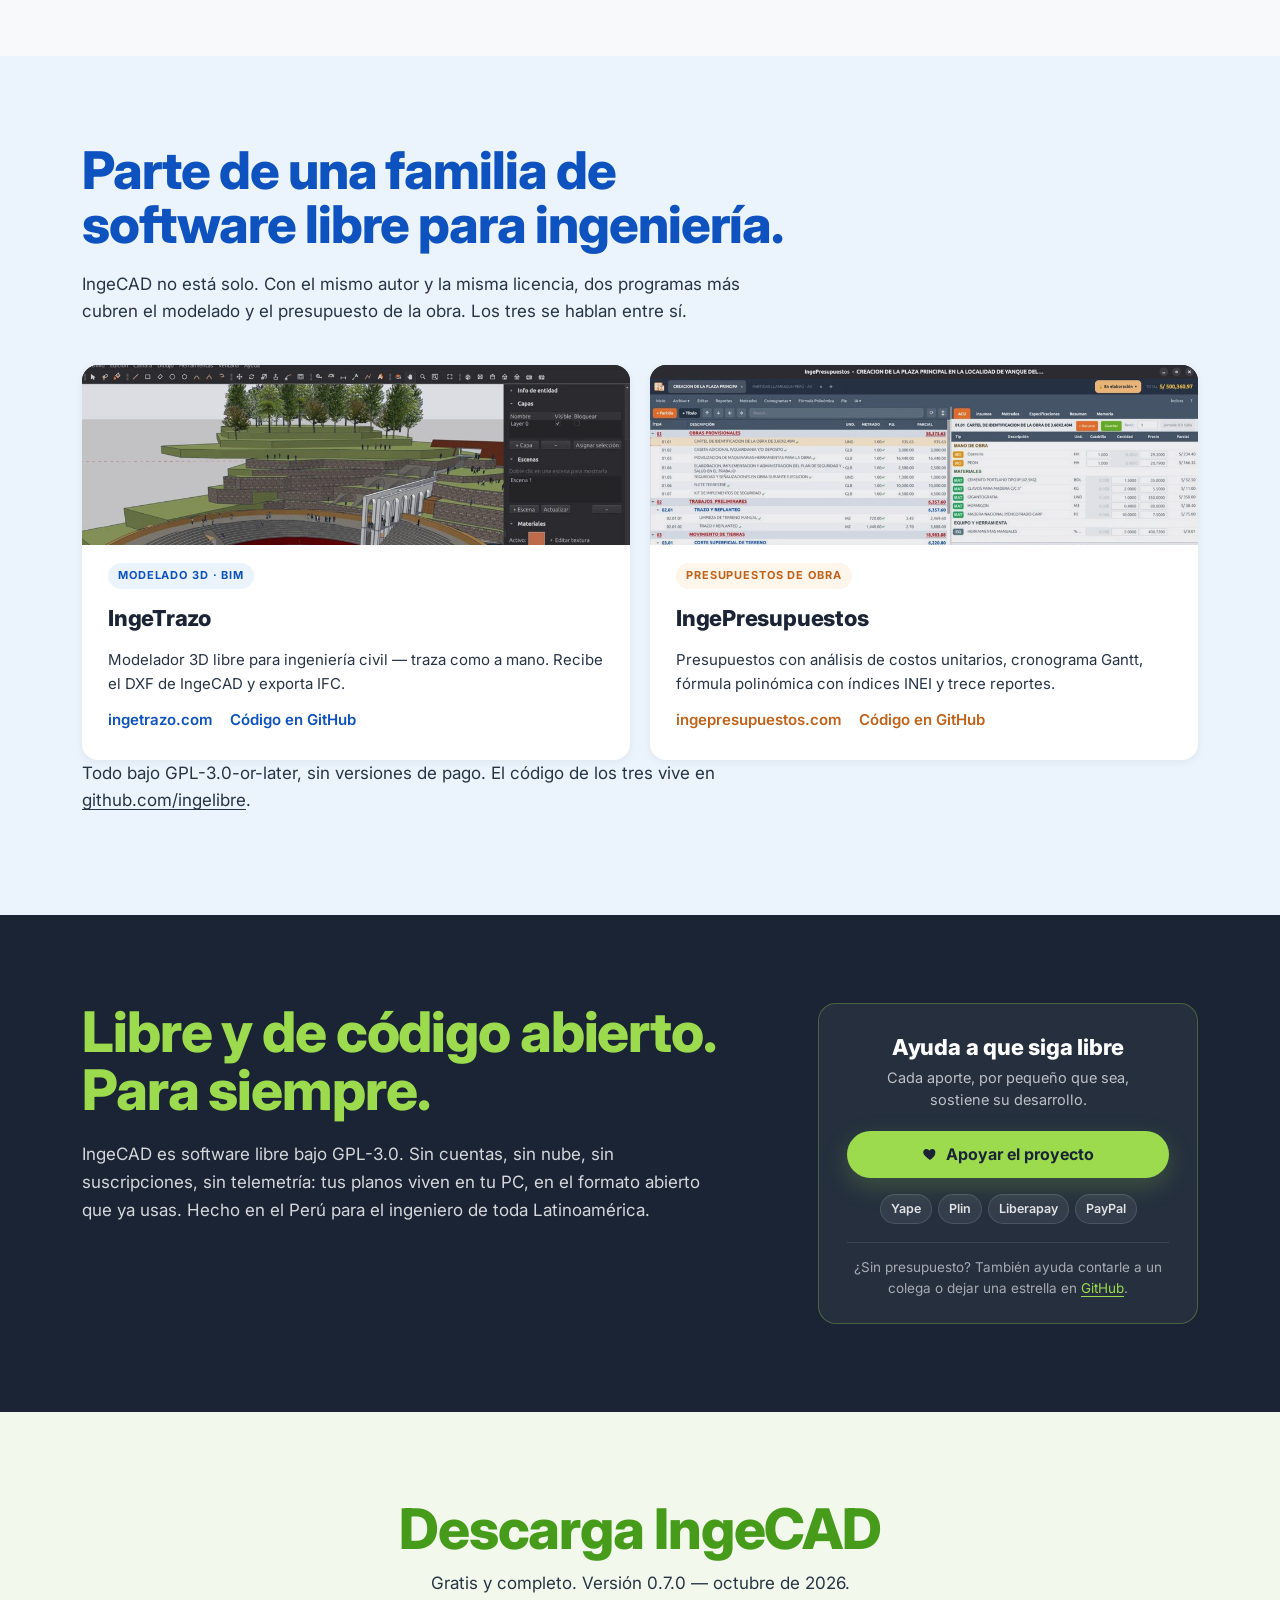
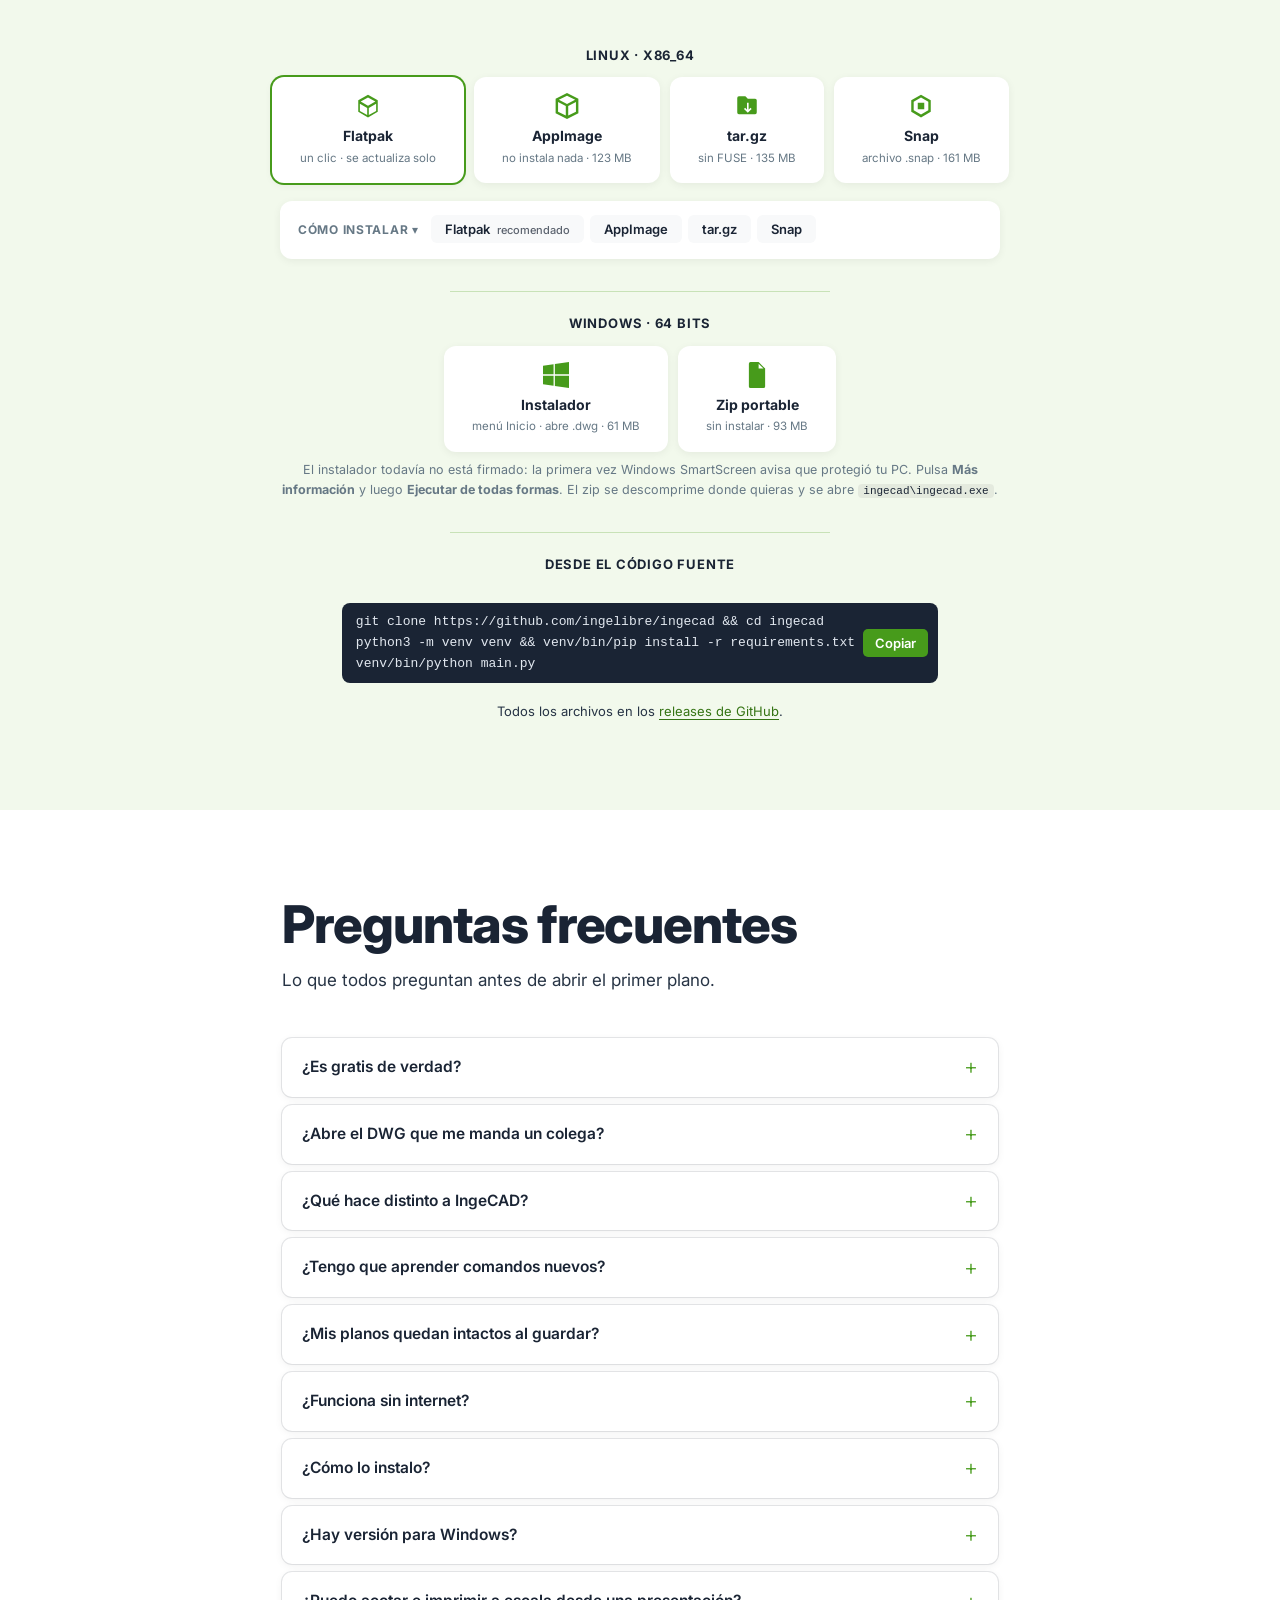
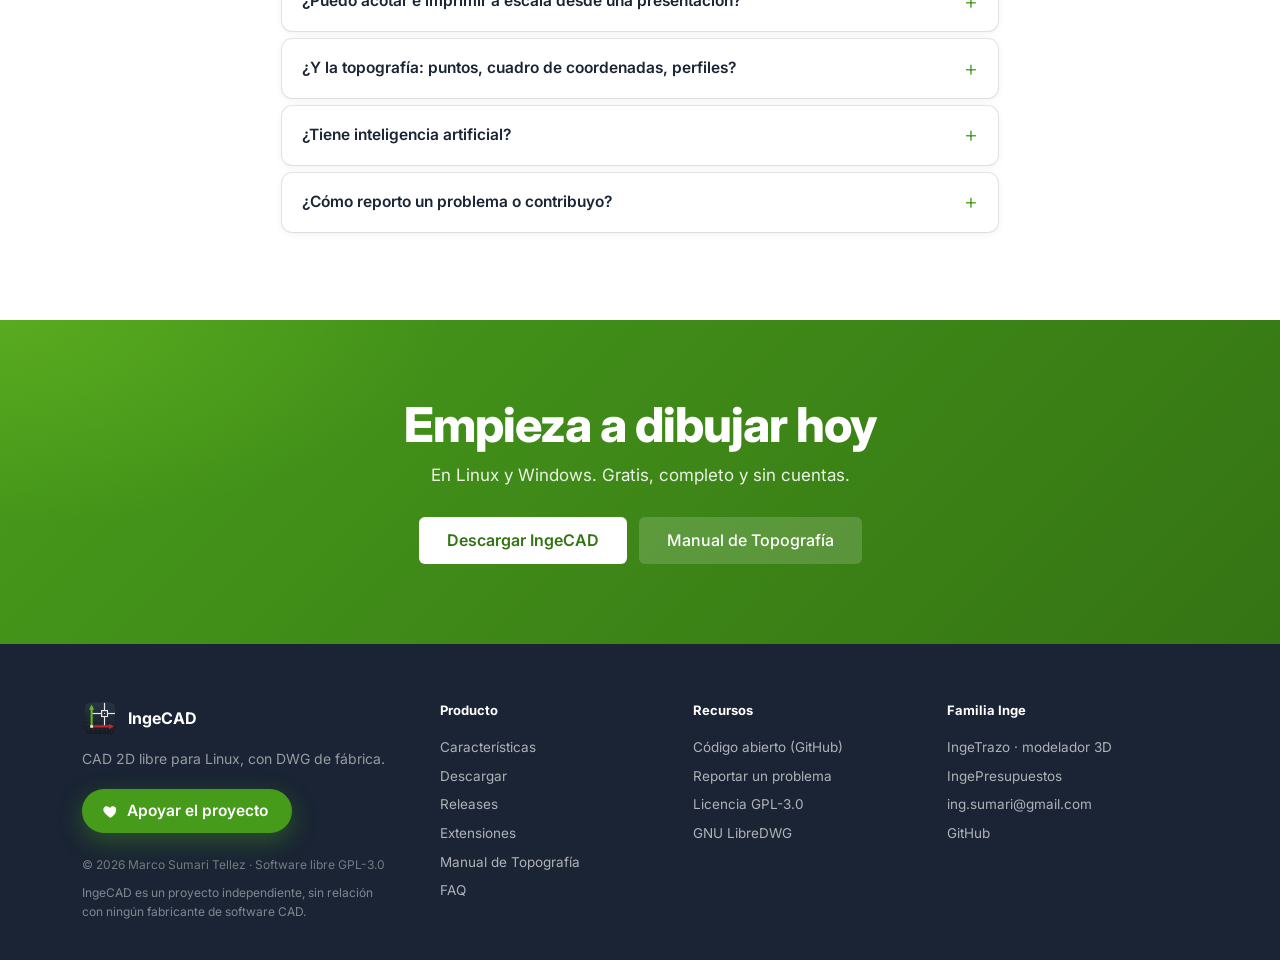
==== commit bcc42a1c: "v0.7.0: Carreteras among the bundled extensions, the extension manager, version fallbacks Co-Authore" ====
--- a/index.html
+++ b/index.html
@@ -47,7 +47,7 @@
     "applicationCategory": "DesignApplication",
     "description": "CAD 2D libre con la interfaz clásica de menús, barras y línea de comandos, orientado al ingeniero civil: abre y guarda DWG y DXF de forma fiel (GNU LibreDWG incluido), línea de comandos con los aliases de comandos clásicos, referencias a objetos con sus marcadores, capas y grupos de capas, bloques, sombreados, la familia completa de cotas con su administrador de estilos, presentaciones con ventanas gráficas a escala, y salida a PDF y PNG a escala exacta. Complementos de topografía (puntos, cuadro de datos técnicos, curvas de nivel, perfiles, movimiento de tierras, memoria descriptiva) y de terreno (georreferenciación UTM, cotas de un modelo de elevación global, imagen satelital y KML de Google Earth), y un asistente de IA opcional, apagado de fábrica. Nativo en Linux y Wayland, también en Windows, sin ribbon. Código abierto bajo GPL-3.0.",
     "url": "https://ingecad.org/",
-    "softwareVersion": "0.6.9",
+    "softwareVersion": "0.7.0",
     "downloadUrl": "https://github.com/ingelibre/ingecad/releases/latest",
     "screenshot": "https://ingecad.org/images/screenshots/principal.jpeg",
     "image": "https://ingecad.org/images/logo.png",
@@ -176,7 +176,7 @@
 
   <!-- ============ AVISO DE NUEVA VERSIÓN ============ -->
   <div class="announce" id="announce">
-    <p><strong>Nuevo:</strong> IngeCAD <span id="announce-version">v0.6.9</span> ya disponible — <a href="https://github.com/ingelibre/ingecad/releases/latest" target="_blank" rel="noopener">ver novedades →</a></p>
+    <p><strong>Nuevo:</strong> IngeCAD <span id="announce-version">v0.7.0</span> ya disponible — <a href="https://github.com/ingelibre/ingecad/releases/latest" target="_blank" rel="noopener">ver novedades →</a></p>
     <button type="button" class="announce-close" aria-label="Cerrar aviso">×</button>
   </div>
 
@@ -208,7 +208,7 @@
       <span class="hero-badge">Software libre · GPL-3.0</span>
       <h1>El CAD 2D libre con el espíritu del <span class="grad-text">CAD clásico</span>.</h1>
       <p class="hero-lead">Abre DWG y DXF sin conversores y dibuja con los comandos y aliases que ya conoces.</p>
-      <p class="hero-name"><strong>Nativo en Linux</strong>, también en Windows · Última versión: <span id="latest-version">v0.6.9</span></p>
+      <p class="hero-name"><strong>Nativo en Linux</strong>, también en Windows · Última versión: <span id="latest-version">v0.7.0</span></p>
       <div class="hero-ctas">
         <a href="#descargar" class="btn btn-primary btn-lg" id="hero-dl">Descargar IngeCAD</a>
         <a href="https://github.com/ingelibre/ingecad" class="btn btn-ghost btn-lg" target="_blank" rel="noopener">Ver el código</a>
@@ -447,9 +447,10 @@
             </div>
             <div class="more-body">
               <h3>Crece por complementos y scripts</h3>
-              <p>El núcleo es un CAD 2D completo; cada disciplina llega como un <strong>complemento</strong> que se enciende y se apaga en <em>Herramientas ▸ Complementos</em>, y al apagarlo no deja rastro.</p>
+              <p>El núcleo es un CAD 2D completo; cada disciplina llega como un <strong>complemento</strong> que se instala, se enciende y se apaga en <em>Herramientas ▸ Administrar extensiones</em>, y al quitarlo no deja rastro.</p>
               <ul class="feat-list">
-                <li><strong>Topografía y Terreno</strong> vienen incluidos, con su menú y su barra propios</li>
+                <li><strong>Topografía, Terreno y Carreteras</strong> vienen incluidos, con su menú y su barra propios</li>
+                <li><strong>Un catálogo de extensiones</strong> que se instalan con un clic, cada descarga verificada</li>
                 <li><strong>Scripts en Python</strong> — <code>APPLOAD</code> corre un archivo sobre los comandos de IngeCAD como un solo paso de deshacer</li>
                 <li><strong>Guiones <code>.scr</code></strong> con <code>SCRIPT</code>, para repetir una secuencia de comandos</li>
                 <li><strong>Escribe el tuyo</strong> — el contrato de un complemento está documentado en el repositorio</li>
@@ -463,7 +464,7 @@
   </div>
 
   <!-- ============ EXTENSIONES ============ -->
-  <!-- The two bundled plugins are static; /home-ext.js adds up to four
+  <!-- The three bundled plugins are static; /home-ext.js adds up to four
        community ones, read live from the catalog /extensiones shows. -->
   <section id="extensiones" class="section bg-light home-ext reveal">
     <div class="container">
@@ -484,6 +485,13 @@
           <div class="ext-body">
             <div class="ext-top"><h3>Terreno</h3><span class="ext-badge ext-badge-in">Incluida</span></div>
             <p class="ext-summary home-ext-summary">Georreferencia el dibujo (UTM, WGS84, PSAD56 o cualquier código EPSG), trae cotas de un modelo de elevación global, pone la imagen satelital bajo el plano e importa y exporta KML/KMZ.</p>
+          </div>
+        </a>
+        <a class="ext-card home-ext-card" href="/extensiones">
+          <div class="ext-shot"><img src="images/screenshots/carreteras.jpg" alt="" loading="lazy" width="600" height="375"></div>
+          <div class="ext-body">
+            <div class="ext-top"><h3>Carreteras</h3><span class="ext-badge ext-badge-in">Incluida</span></div>
+            <p class="ext-summary home-ext-summary">Eje de carretera desde una polilínea, estacado con progresivas, curvas horizontales simples en cada PI con su PC y PT, y los cuadros del eje y de elementos de curva (DG-2018).</p>
           </div>
         </a>
       </div>
@@ -546,7 +554,7 @@
   <section id="descargar" class="download-section">
     <div class="container">
       <h2>Descarga IngeCAD</h2>
-      <p class="download-sub">Gratis y completo. Versión <span id="dl-version">0.6.9</span> — <span id="dl-date">octubre de 2026</span>.</p>
+      <p class="download-sub">Gratis y completo. Versión <span id="dl-version">0.7.0</span> — <span id="dl-date">octubre de 2026</span>.</p>
       <div class="dl-row">
         <div class="dl-group">
           <span class="dl-group-label">Linux · x86_64</span>
@@ -594,9 +602,9 @@
             <div class="dl-panel" role="tabpanel" data-panel="appimage">
               <p>No instala nada: dale permiso de ejecución y ábrelo (o doble clic desde tu gestor de archivos).</p>
               <div class="dl-code" id="dl-code-appimage">
-                <code>chmod +x IngeCAD-0.6.9-x86_64.AppImage
-./IngeCAD-0.6.9-x86_64.AppImage</code>
-                <button class="dl-code-copy" type="button" data-copy="chmod +x IngeCAD-0.6.9-x86_64.AppImage && ./IngeCAD-0.6.9-x86_64.AppImage">Copiar</button>
+                <code>chmod +x IngeCAD-0.7.0-x86_64.AppImage
+./IngeCAD-0.7.0-x86_64.AppImage</code>
+                <button class="dl-code-copy" type="button" data-copy="chmod +x IngeCAD-0.7.0-x86_64.AppImage && ./IngeCAD-0.7.0-x86_64.AppImage">Copiar</button>
               </div>
               <p class="dl-panel-small">Necesita FUSE, que casi todas las distros traen. Si la tuya no, usa el tar.gz.</p>
             </div>
@@ -604,9 +612,9 @@
             <div class="dl-panel" role="tabpanel" data-panel="tarball">
               <p>Para distros sin FUSE, o para instalarlo en <code>/opt</code>: descomprime y ejecuta.</p>
               <div class="dl-code" id="dl-code-tarball">
-                <code>tar -xzf IngeCAD-0.6.9-linux-x86_64.tar.gz
-IngeCAD-0.6.9/ingecad</code>
-                <button class="dl-code-copy" type="button" data-copy="tar -xzf IngeCAD-0.6.9-linux-x86_64.tar.gz && IngeCAD-0.6.9/ingecad">Copiar</button>
+                <code>tar -xzf IngeCAD-0.7.0-linux-x86_64.tar.gz
+IngeCAD-0.7.0/ingecad</code>
+                <button class="dl-code-copy" type="button" data-copy="tar -xzf IngeCAD-0.7.0-linux-x86_64.tar.gz && IngeCAD-0.7.0/ingecad">Copiar</button>
               </div>
               <p class="dl-panel-small">Trae lo mismo que el AppImage: Python, Qt y los conversores de DWG viajan dentro.</p>
             </div>
@@ -614,9 +622,9 @@
             <div class="dl-panel" role="tabpanel" data-panel="snap">
               <p>Todavía no está en la tienda de Snap: descarga el archivo e instálalo desde la carpeta donde quedó. <code>--dangerous</code> sólo dice que el paquete no viene firmado por la tienda.</p>
               <div class="dl-code" id="dl-code-snap">
-                <code>sudo snap install --dangerous ingecad_0.6.9_amd64.snap
+                <code>sudo snap install --dangerous ingecad_0.7.0_amd64.snap
 ingecad</code>
-                <button class="dl-code-copy" type="button" data-copy="sudo snap install --dangerous ingecad_0.6.9_amd64.snap && ingecad">Copiar</button>
+                <button class="dl-code-copy" type="button" data-copy="sudo snap install --dangerous ingecad_0.7.0_amd64.snap && ingecad">Copiar</button>
               </div>
               <p class="dl-panel-small">Así no se actualiza solo: para la versión siguiente, repite con el archivo nuevo.</p>
             </div>
